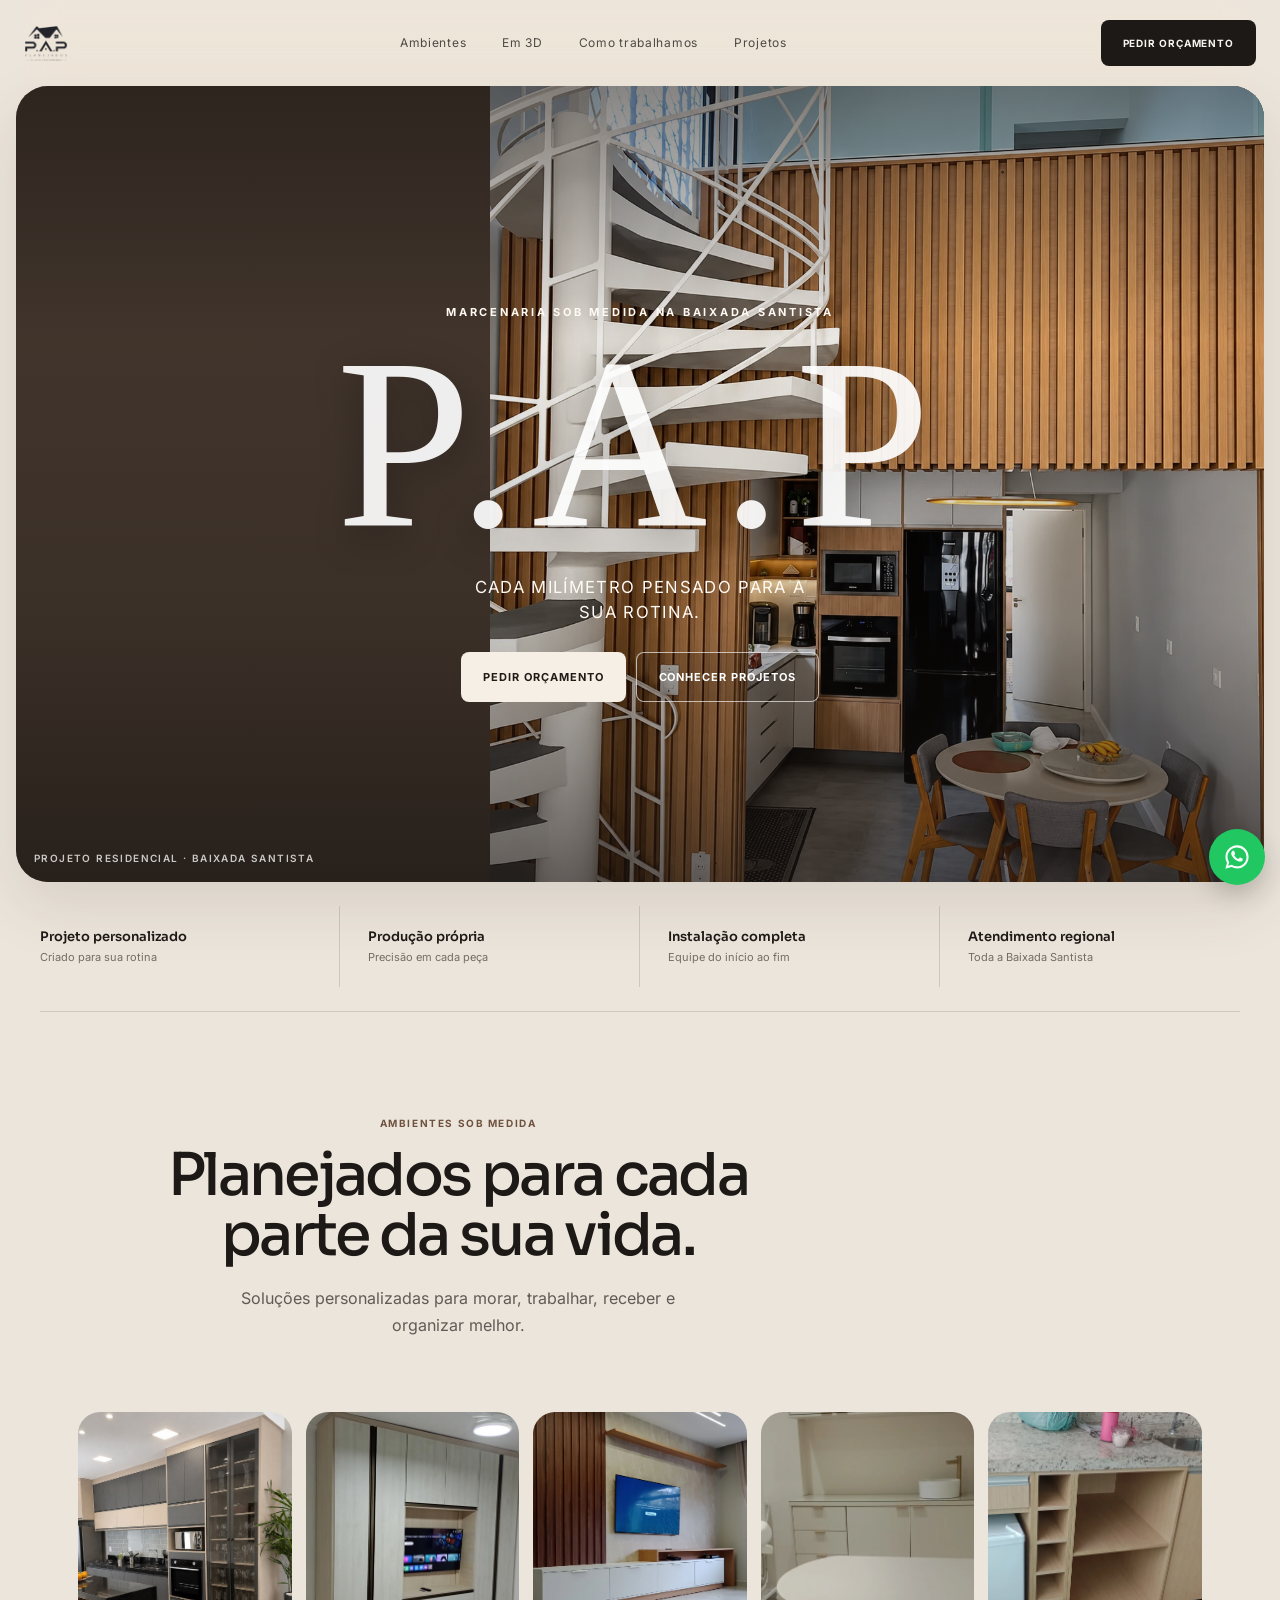
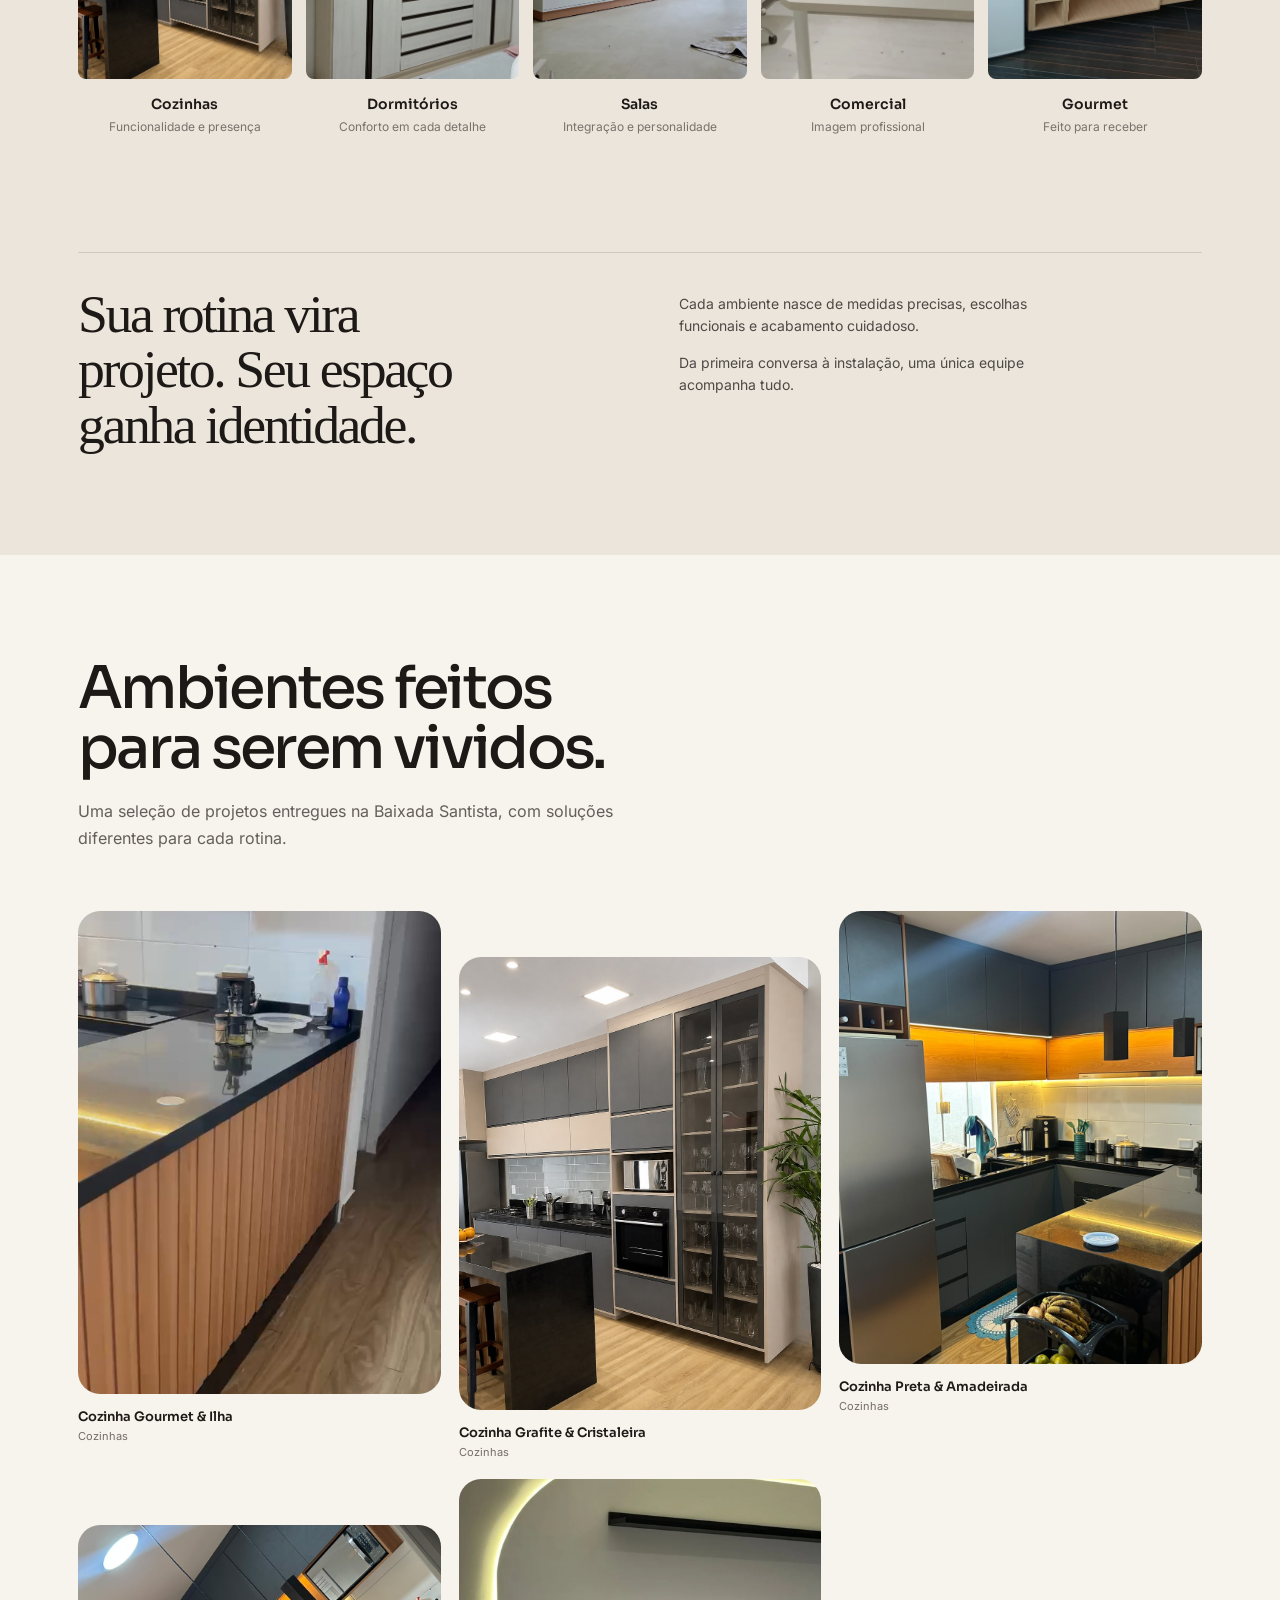
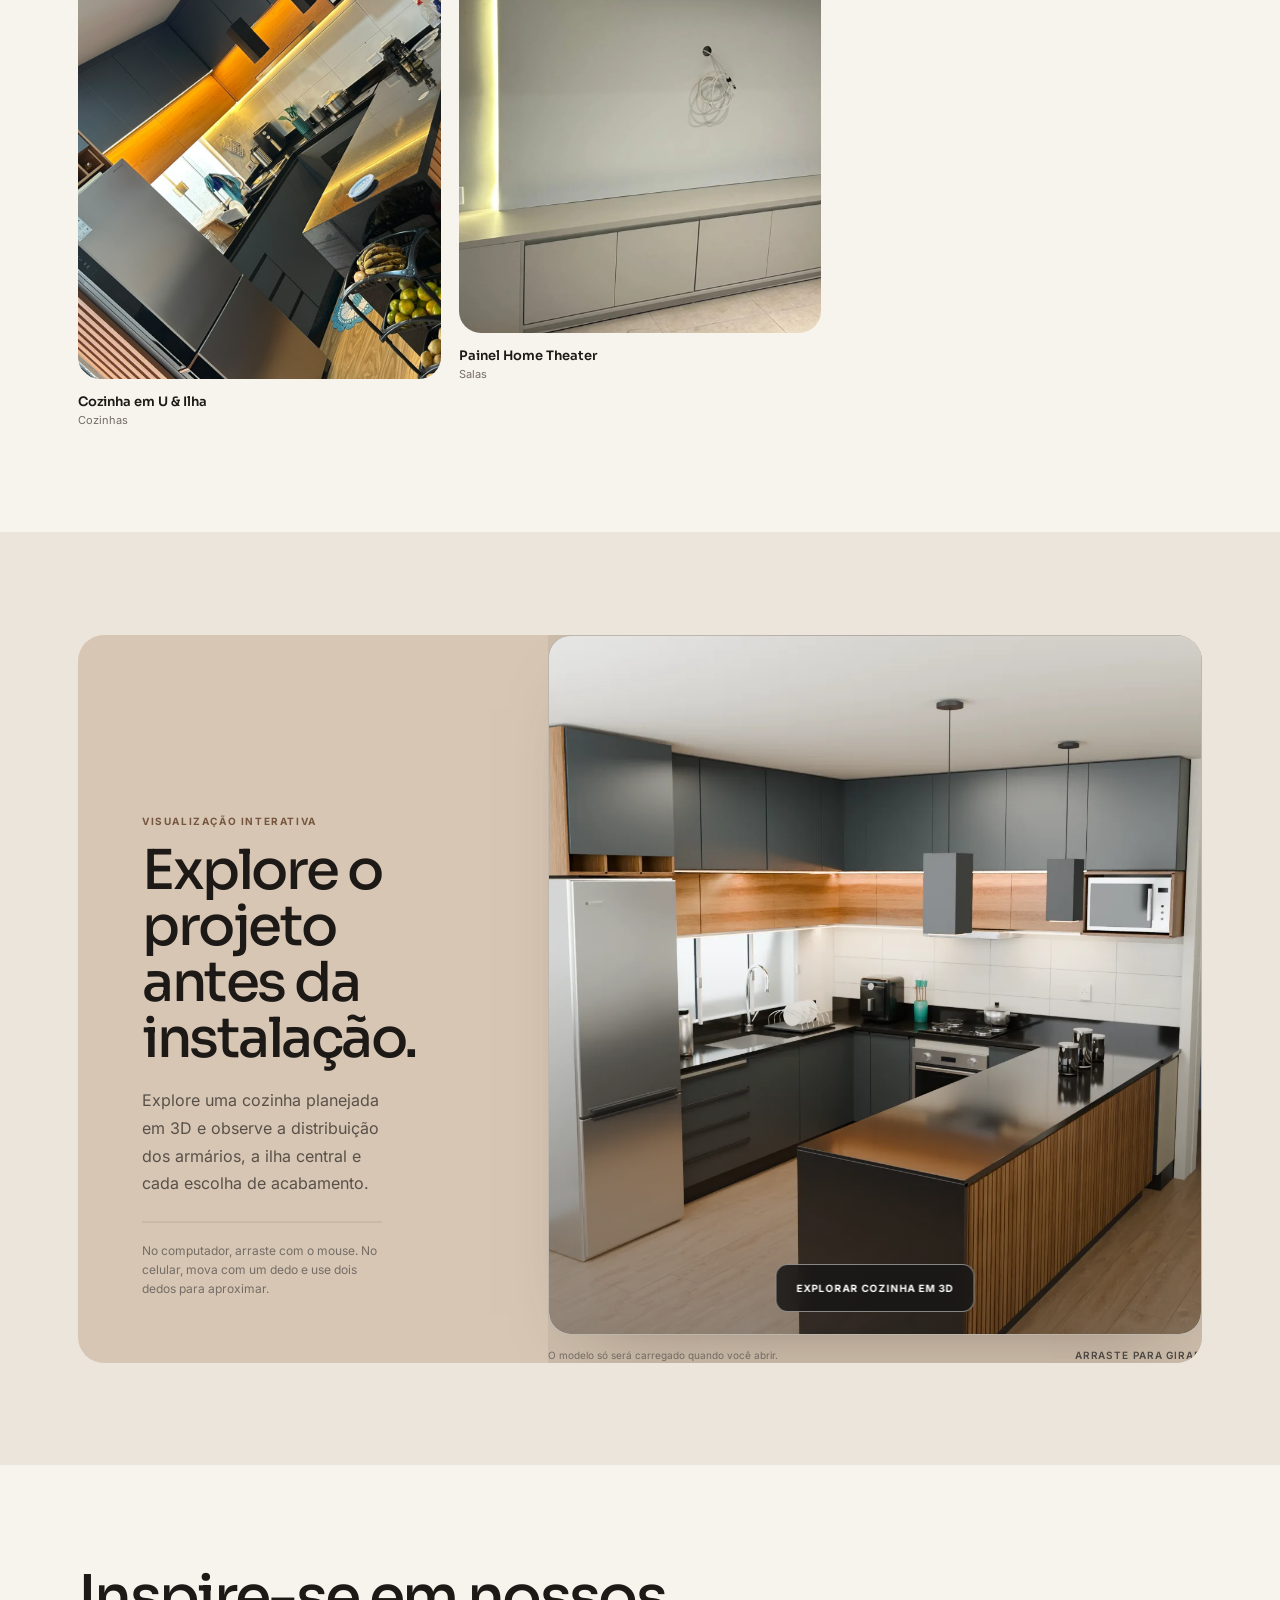
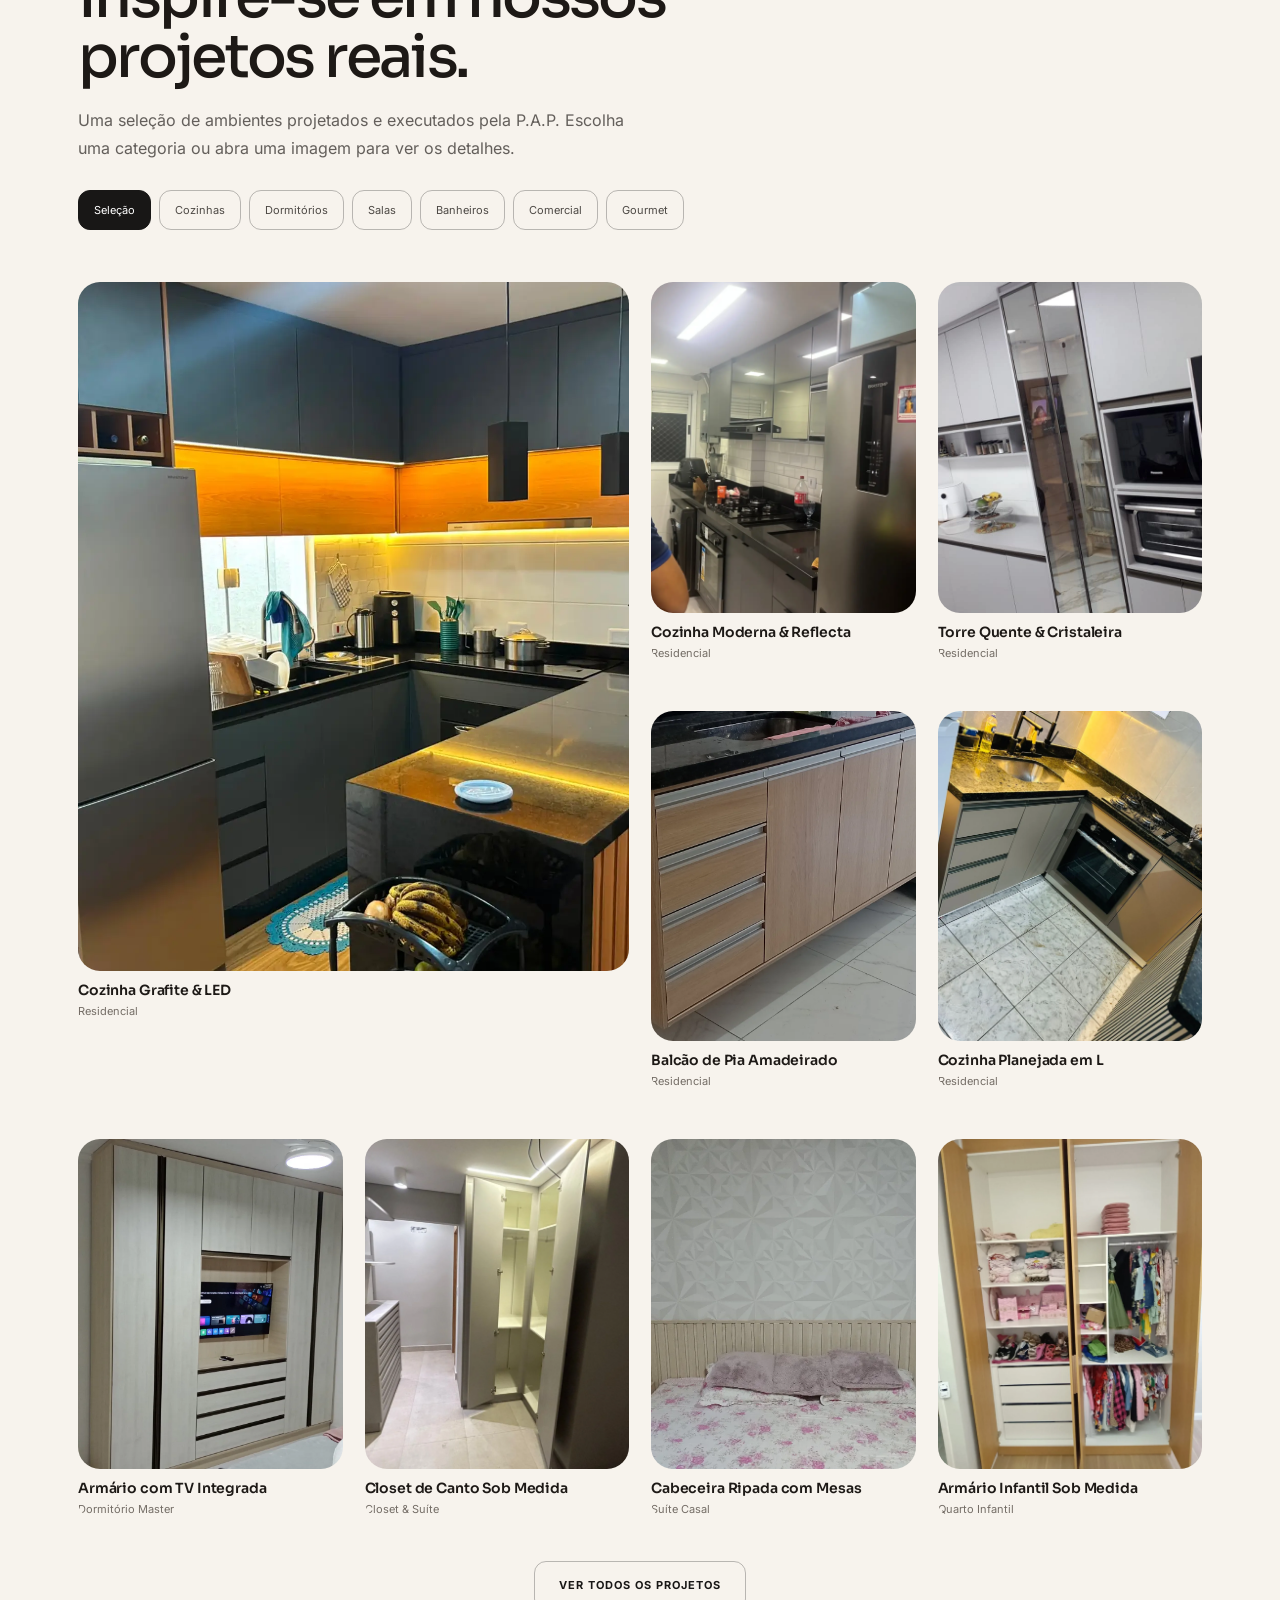
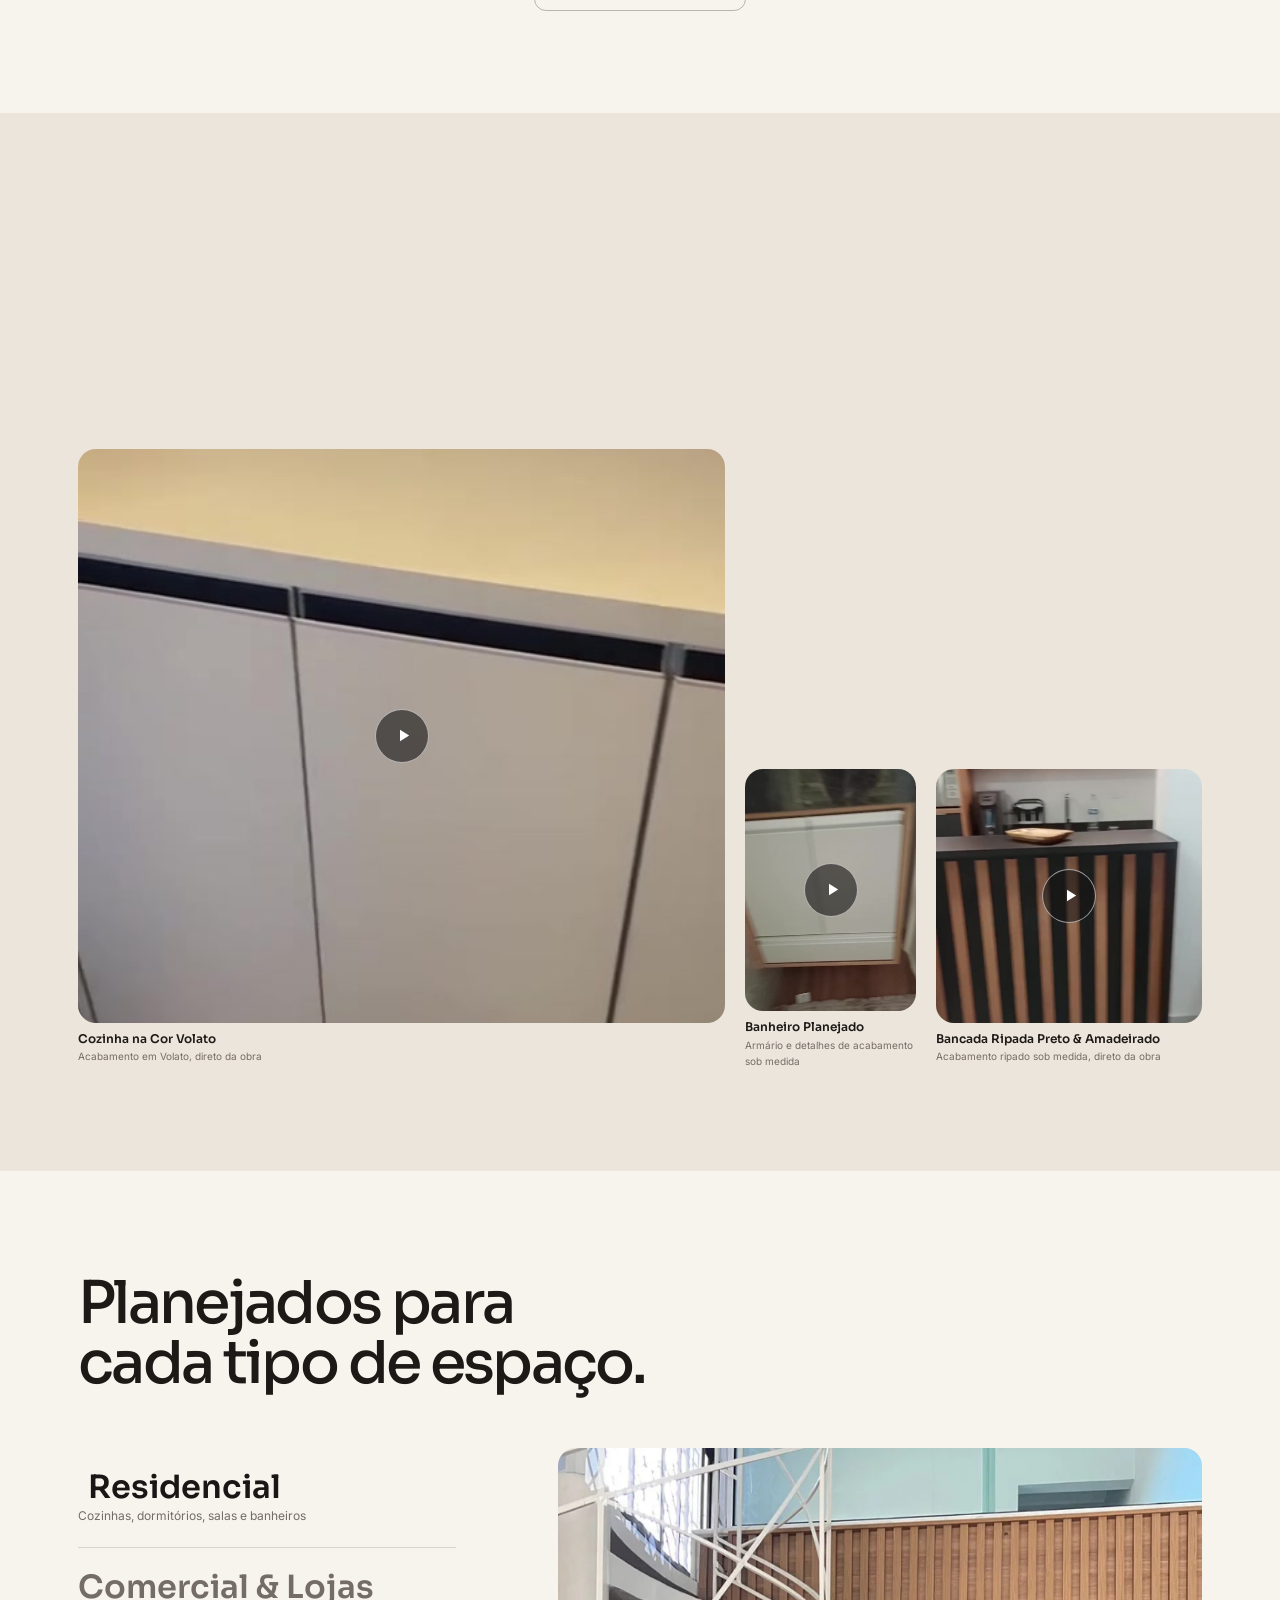
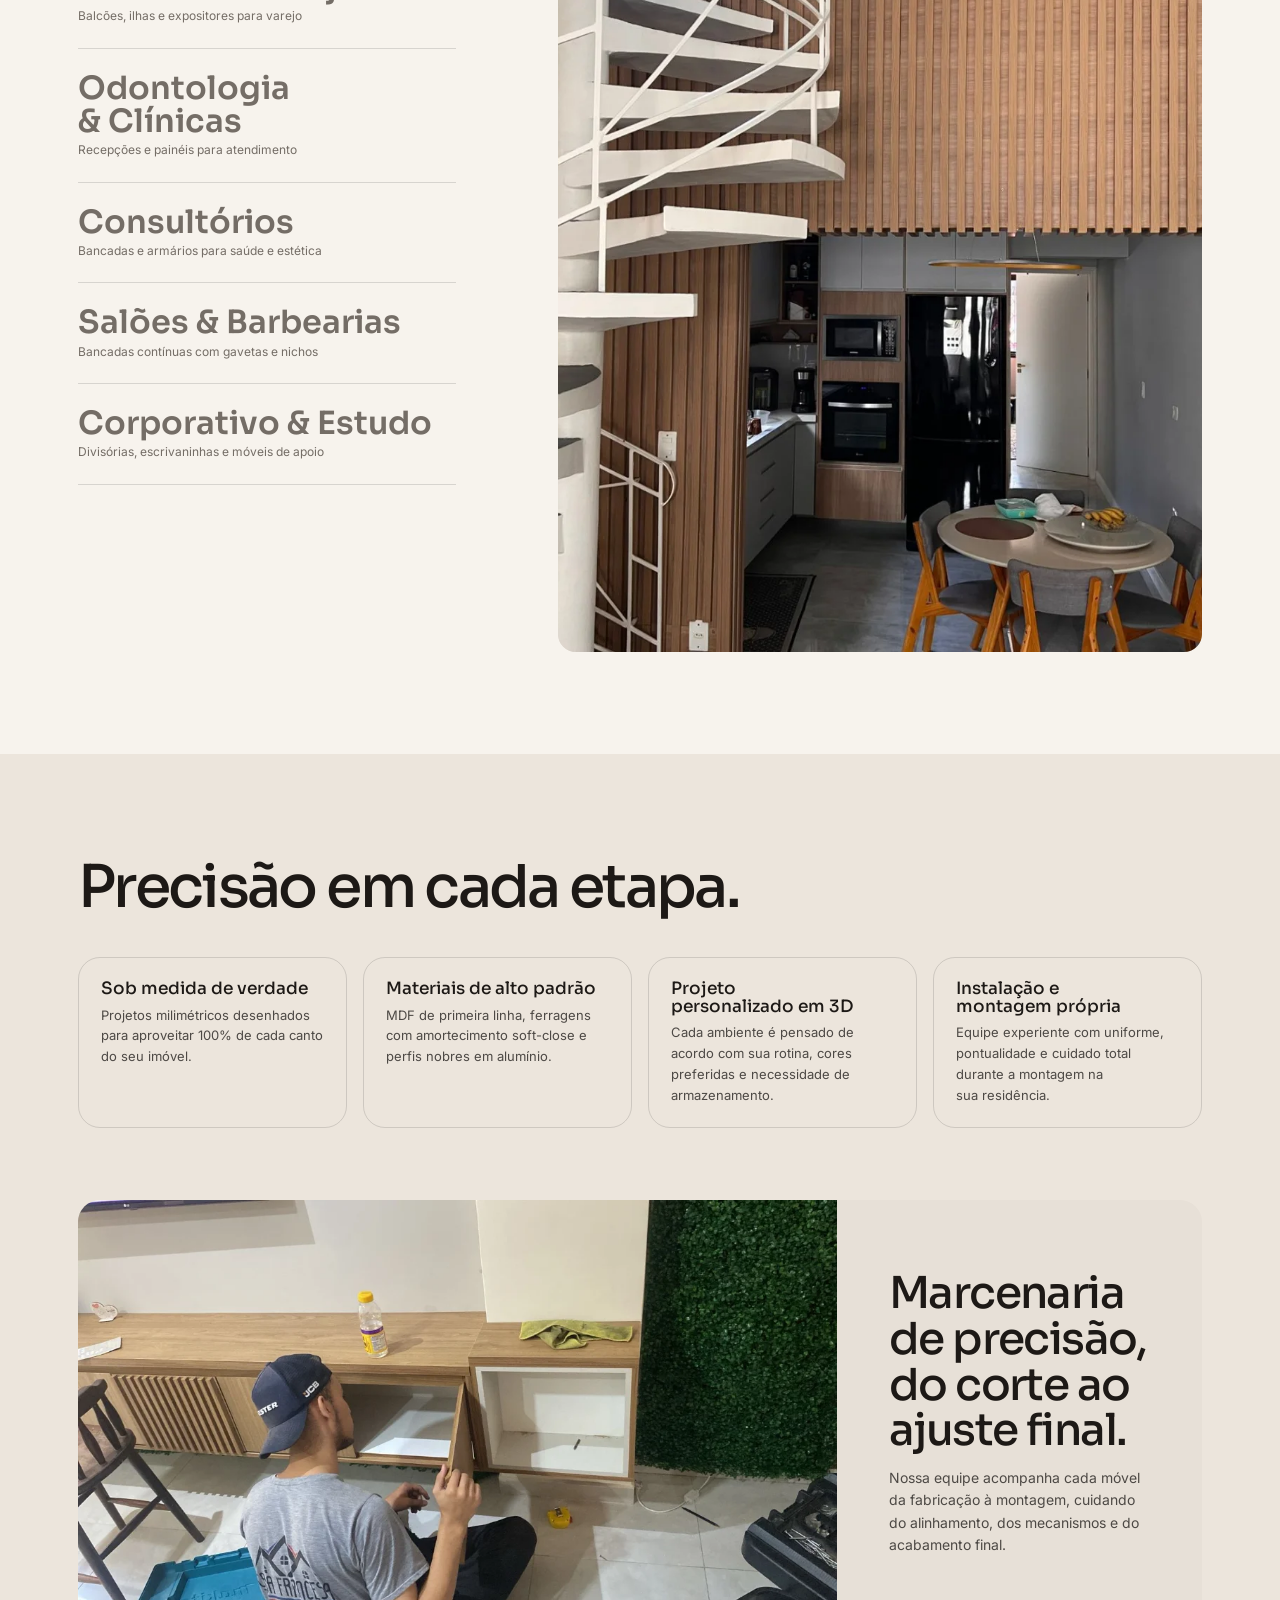
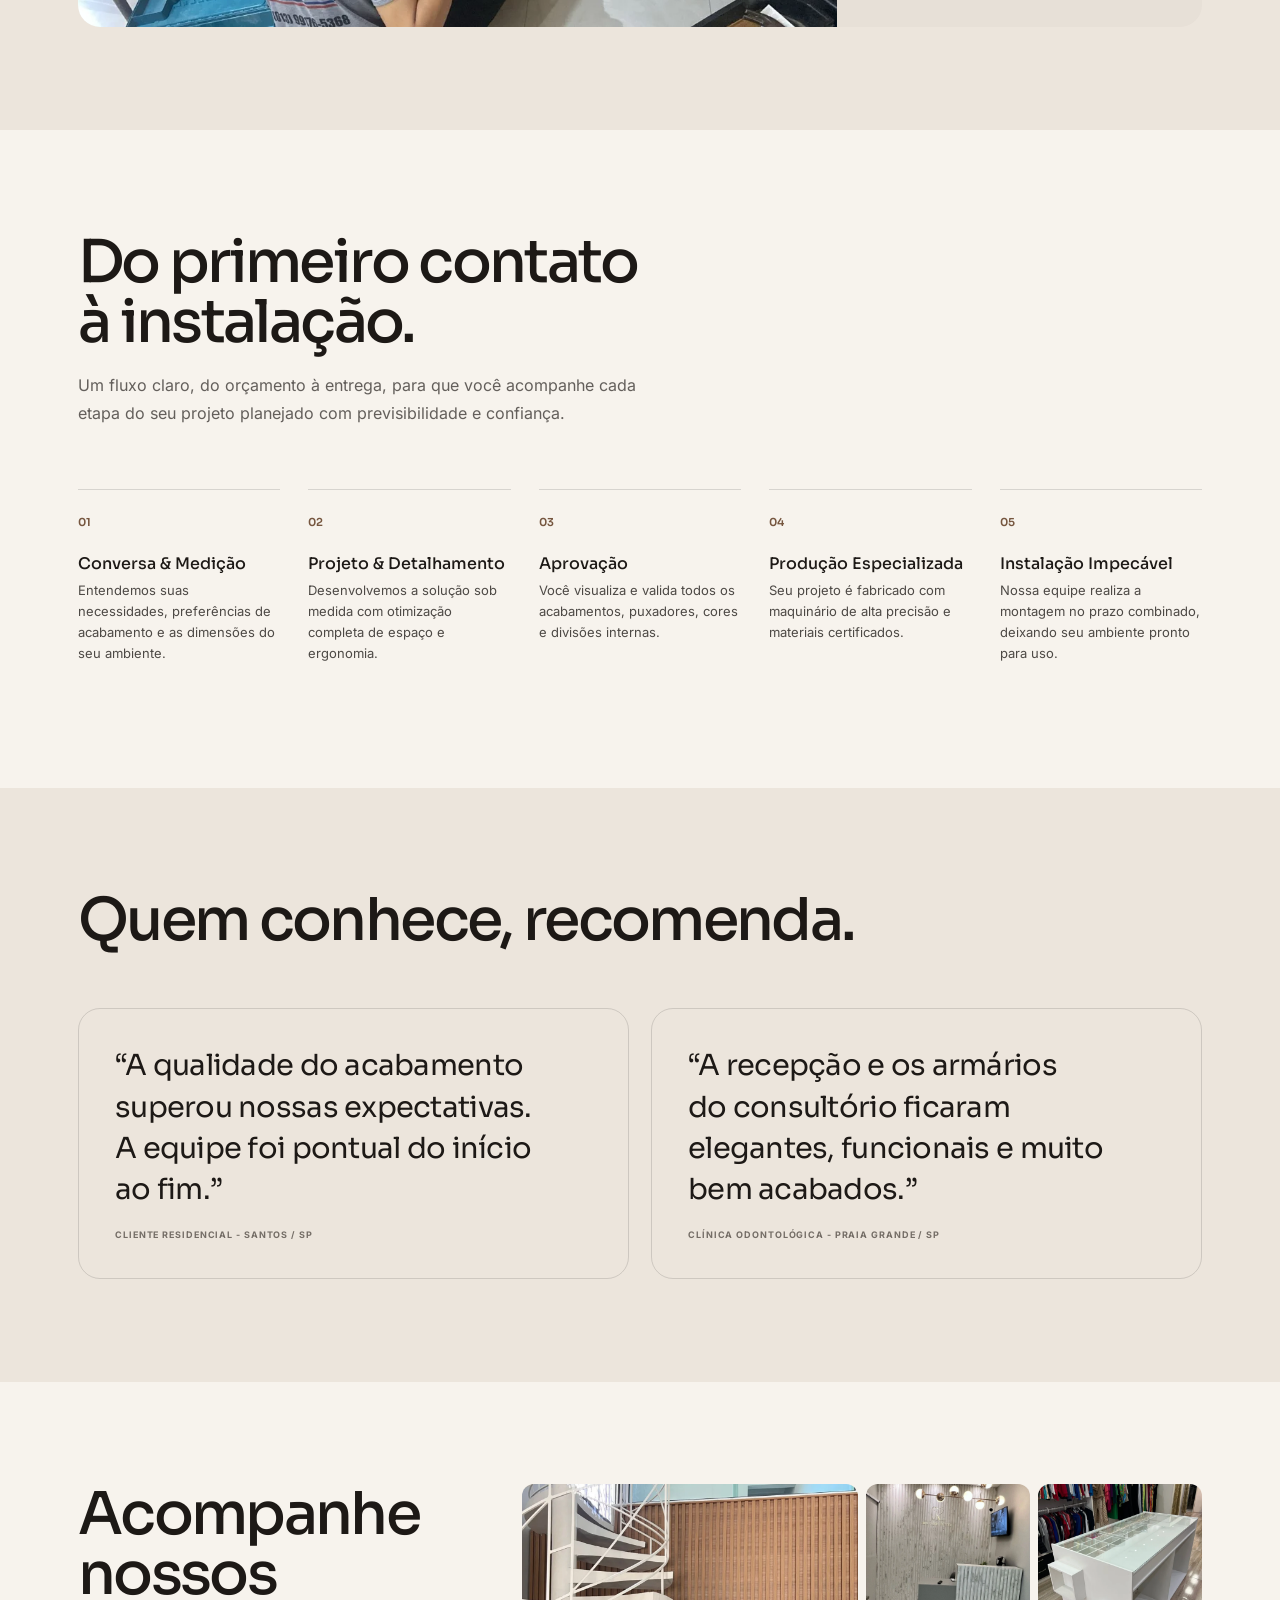
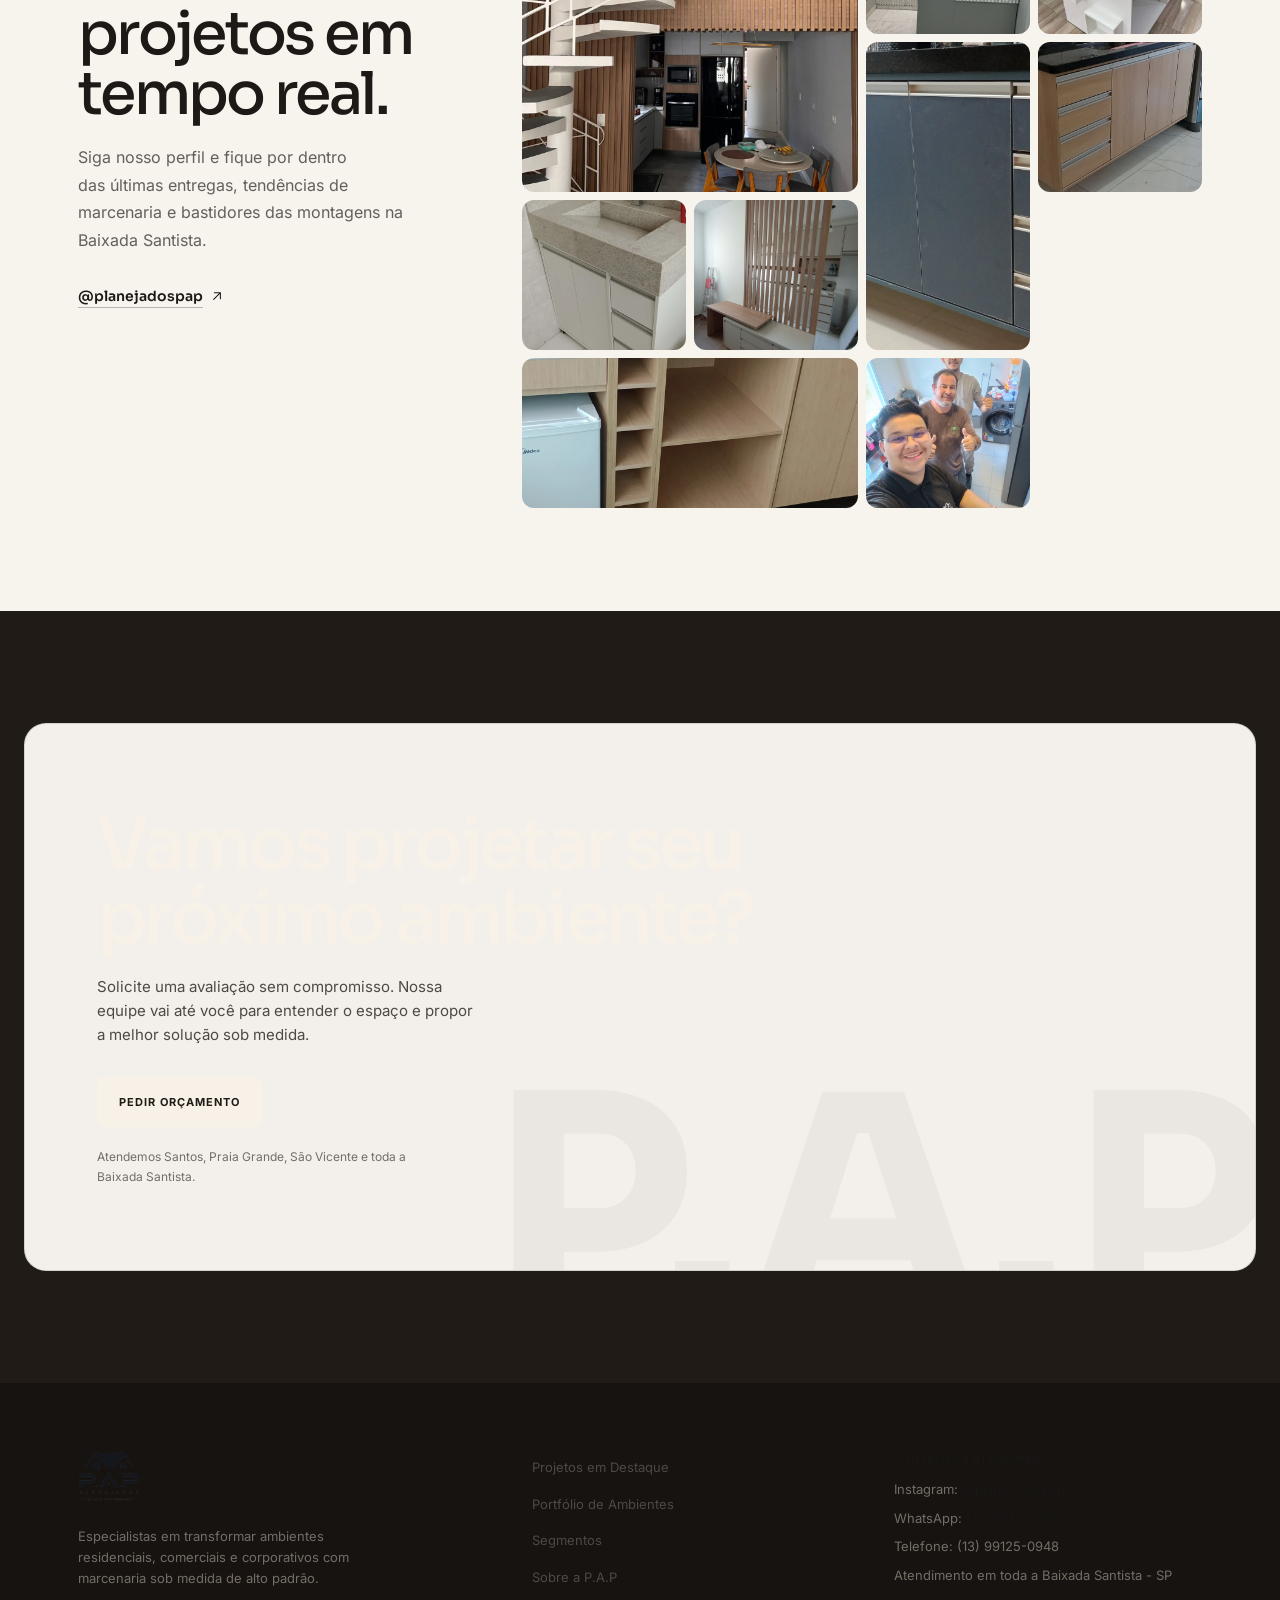
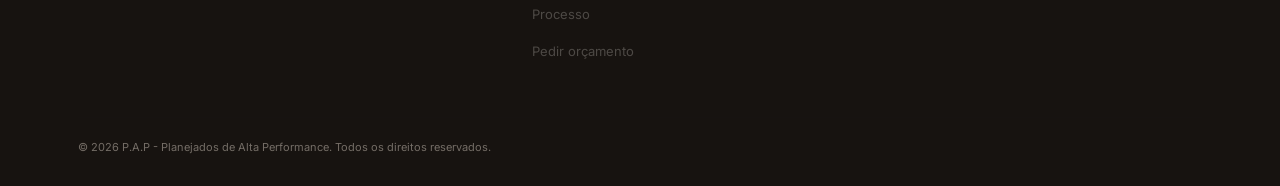
==== index.html @ 17983165 "Rebuild landing and add WhatsApp quote flow" ====
<!DOCTYPE html>
<html lang="pt-BR">
<head>
<meta charset="UTF-8">
<meta name="viewport" content="width=device-width, initial-scale=1.0, viewport-fit=cover">
<title>Móveis Planejados na Baixada Santista | P.A.P</title>
<meta name="description" content="Móveis planejados sob medida na Baixada Santista, SP. Projetos residenciais, comerciais e corporativos de alto padrão. Conheça o portfólio da P.A.P.">
<meta name="robots" content="index, follow, max-image-preview:large, max-snippet:-1, max-video-preview:-1">
<meta name="theme-color" content="#e7e0d7">
<meta name="format-detection" content="telephone=yes">
<link rel="canonical" href="https://planejadospap.com.br/">
<link rel="icon" href="/favicon.ico" sizes="any">
<link rel="icon" href="/icon-192.png" type="image/png" sizes="192x192">
<link rel="apple-touch-icon" href="/icon-192.png">
<link rel="manifest" href="/site.webmanifest">

<meta property="og:locale" content="pt_BR">
<meta property="og:type" content="website">
<meta property="og:site_name" content="P.A.P Planejados de Alta Performance">
<meta property="og:title" content="Móveis Planejados na Baixada Santista | P.A.P">
<meta property="og:description" content="Projetos de móveis planejados sob medida para residências, escritórios e consultórios na Baixada Santista.">
<meta property="og:url" content="https://planejadospap.com.br/">
<meta property="og:image" content="https://planejadospap.com.br/og-image.jpg">
<meta property="og:image:width" content="1200">
<meta property="og:image:height" content="630">
<meta property="og:image:alt" content="Projeto de móveis planejados da P.A.P">
<meta name="twitter:card" content="summary_large_image">
<meta name="twitter:title" content="Móveis Planejados na Baixada Santista | P.A.P">
<meta name="twitter:description" content="Projetos de móveis planejados sob medida para residências, escritórios e consultórios na Baixada Santista.">
<meta name="twitter:image" content="https://planejadospap.com.br/og-image.jpg">

<script type="application/ld+json">
{
  "@context": "https://schema.org",
  "@type": "HomeAndConstructionBusiness",
  "@id": "https://planejadospap.com.br/#empresa",
  "name": "P.A.P Planejados de Alta Performance",
  "url": "https://planejadospap.com.br/",
  "logo": "https://planejadospap.com.br/icon-512.png",
  "image": "https://planejadospap.com.br/og-image.jpg",
  "description": "Móveis planejados sob medida para ambientes residenciais, comerciais e corporativos na Baixada Santista.",
  "telephone": "+55 13 99176-5368",
  "areaServed": ["Santos", "Praia Grande", "São Vicente", "Baixada Santista"],
  "sameAs": ["https://www.instagram.com/planejadospap/"]
}
</script>
<link rel="preload" href="/assets/fonts/inter-latin-variable.woff2" as="font" type="font/woff2" crossorigin>
<link rel="preload" href="/assets/fonts/sora-latin-variable.woff2" as="font" type="font/woff2" crossorigin>
<link rel="stylesheet" href="/assets/css/styles.css">
<link rel="stylesheet" href="/assets/css/talhe-inspired.css">
<script>document.documentElement.classList.add('js')</script>
</head>
<body>
<a class="skip-link" href="#conteudo">Pular para o conteúdo</a>
<div id="headerSentinel" aria-hidden="true"></div>
<!-- Ícones: traço único de 1.6 em grade 24px -->
<svg class="icon-sprite" width="0" height="0" aria-hidden="true">
  <symbol id="icon-arrow-left" viewBox="0 0 24 24"><path d="M19 12H5M11 6l-6 6 6 6"/></symbol>
  <symbol id="icon-arrow-right" viewBox="0 0 24 24"><path d="M5 12h14M13 6l6 6-6 6"/></symbol>
  <symbol id="icon-arrow-up-right" viewBox="0 0 24 24"><path d="M7 17 17 7M8 7h9v9"/></symbol>
  <symbol id="icon-close" viewBox="0 0 24 24"><path d="M6 6l12 12M18 6 6 18"/></symbol>
  <symbol id="icon-instagram" viewBox="0 0 24 24"><rect x="3" y="3" width="18" height="18" rx="5"/><circle cx="12" cy="12" r="4"/><circle cx="17.4" cy="6.6" r="1" fill="currentColor" stroke="none"/></symbol>
  <symbol id="icon-play" viewBox="0 0 24 24"><path d="M8 5.5v13l10.5-6.5z" fill="currentColor" stroke="none"/></symbol>
</svg>
<!-- ================= HEADER ================= -->
<header id="siteHeader">
  <a href="#top" class="logo" aria-label="P.A.P Planejados de Alta Performance, início"><img src="/assets/brand/logo.png" width="726" height="607" decoding="async" alt="P.A.P Planejados de Alta Performance"></a>

  <nav class="header-nav" aria-label="Navegação principal">
    <a href="#marca">Ambientes</a>
    <a href="#projeto-3d">Em 3D</a>
    <a href="#processo">Como trabalhamos</a>
    <a href="#portfolio">Projetos</a>
  </nav>

  <a href="/orcamento/" class="header-cta">Pedir orçamento</a>

  <button class="menu-btn" id="menuOpen" type="button" aria-label="Abrir menu" aria-controls="navDrawer" aria-expanded="false">
    MENU
    <span class="bars"><i></i><i></i></span>
  </button>
</header>

<!-- ================= NAV DRAWER (MOBILE) ================= -->
<div class="nav-drawer" id="navDrawer" aria-hidden="true">
  <button class="close-btn" id="menuClose" type="button" aria-label="Fechar menu">Fechar <svg class="icon" aria-hidden="true"><use href="#icon-close"/></svg></button>
  <ul>
    <li><a href="#marca" class="nav-link">Ambientes</a></li>
    <li><a href="#projeto-3d" class="nav-link">Projeto em 3D</a></li>
    <li><a href="#processo" class="nav-link">Como trabalhamos</a></li>
    <li><a href="#portfolio" class="nav-link">Projetos realizados</a></li>
    <li><a href="/orcamento/" class="nav-link">Pedir orçamento</a></li>
  </ul>
  <div class="drawer-foot">
    <strong>BAIXADA SANTISTA - SP</strong><br>
    WhatsApp: (13) 99176-5368<br>
    @planejadospap
  </div>
</div>

<main id="conteudo">
<!-- ================= HERO ================= -->
<section class="hero" id="top">
  <div class="hero-shell">
    <img class="hero-photo" src="/assets/portfolio/hero-cozinha-escada-caracol.webp" width="1241" height="1249" alt="Cozinha planejada compacta com marcenaria em ripado de madeira e escada em caracol" fetchpriority="high">
    <div class="hero-shade" aria-hidden="true"></div>
    <div class="hero-content">
      <p class="hero-kicker">MARCENARIA SOB MEDIDA NA BAIXADA SANTISTA</p>
      <h1><span class="sr-only">P.A.P, móveis planejados sob medida</span><span class="hero-mark" aria-hidden="true">P.A.P</span></h1>
      <p class="sub">Cada milímetro pensado para a sua rotina.</p>
      <div class="hero-actions">
        <a href="/orcamento/" class="btn-primary">Pedir orçamento</a>
        <a href="#portfolio" class="btn-secondary">Conhecer projetos</a>
      </div>
    </div>
    <p class="hero-photo-caption">PROJETO RESIDENCIAL · BAIXADA SANTISTA</p>
  </div>
  <div class="hero-services wrap" aria-label="Diferenciais da P.A.P">
    <div><strong>Projeto personalizado</strong><span>Criado para sua rotina</span></div>
    <div><strong>Produção própria</strong><span>Precisão em cada peça</span></div>
    <div><strong>Instalação completa</strong><span>Equipe do início ao fim</span></div>
    <div><strong>Atendimento regional</strong><span>Toda a Baixada Santista</span></div>
  </div>
</section>

<!-- ================= MARCA ================= -->
<section class="marca sec-pad" id="marca">
  <div class="wrap">
    <div class="marca-intro reveal">
      <p class="section-kicker">AMBIENTES SOB MEDIDA</p>
      <h2 class="sec-title">Planejados para cada parte da sua vida.</h2>
      <p class="sec-body">Soluções personalizadas para morar, trabalhar, receber e organizar melhor.</p>
    </div>

    <div class="marca-categories" data-stagger>
      <figure class="marca-category">
        <div class="marca-photo"><img src="assets/portfolio/cozinha_grafite_cristaleira.jpg" alt="Cozinha planejada grafite com cristaleira" loading="lazy"></div>
        <figcaption><strong>Cozinhas</strong><span>Funcionalidade e presença</span></figcaption>
      </figure>
      <figure class="marca-category">
        <div class="marca-photo"><img src="assets/portfolio/626861431_18199326178327324_4661150930446564441_n.webp" alt="Dormitório planejado com armário e televisão" loading="lazy"></div>
        <figcaption><strong>Dormitórios</strong><span>Conforto em cada detalhe</span></figcaption>
      </figure>
      <figure class="marca-category">
        <div class="marca-photo"><img src="assets/portfolio/painel_ripado_rack_branco.jpg" alt="Sala com painel ripado e rack planejado" loading="lazy"></div>
        <figcaption><strong>Salas</strong><span>Integração e personalidade</span></figcaption>
      </figure>
      <figure class="marca-category">
        <div class="marca-photo"><img src="assets/portfolio/consultorio_estetica.jpg" alt="Consultório com marcenaria planejada" loading="lazy"></div>
        <figcaption><strong>Comercial</strong><span>Imagem profissional</span></figcaption>
      </figure>
      <figure class="marca-category">
        <div class="marca-photo"><img src="assets/portfolio/653515737_18122916076597614_6469876313689469564_n.webp" alt="Espaço gourmet com adega e frigobar" loading="lazy"></div>
        <figcaption><strong>Gourmet</strong><span>Feito para receber</span></figcaption>
      </figure>
    </div>

    <div class="marca-statement reveal">
      <h3>Sua rotina vira projeto. Seu espaço ganha identidade.</h3>
      <div>
        <p>Cada ambiente nasce de medidas precisas, escolhas funcionais e acabamento cuidadoso.</p>
        <p>Da primeira conversa à instalação, uma única equipe acompanha tudo.</p>
      </div>
    </div>
  </div>
</section>

<!-- ================= PROJETOS EM DESTAQUE (CAROUSEL) ================= -->
<section class="projetos sec-pad" id="projetos">
  <div class="wrap">
    <div class="gallery-header reveal">
      <div>
        <h2 class="sec-title">Ambientes feitos para serem vividos.</h2>
        <p class="sec-body">Uma seleção de projetos entregues na Baixada Santista, com soluções diferentes para cada rotina.</p>
      </div>
      <div class="gallery-controls">
        <button type="button" class="ctrl-btn" id="galleryPrev" aria-label="Projeto anterior"><svg class="icon" aria-hidden="true"><use href="#icon-arrow-left"/></svg></button>
        <button type="button" class="ctrl-btn" id="galleryNext" aria-label="Próximo projeto"><svg class="icon" aria-hidden="true"><use href="#icon-arrow-right"/></svg></button>
      </div>
    </div>
  </div>

  <div class="gallery" id="projectGallery" data-stagger>
    <div class="gcard" role="button" tabindex="0" data-modal-src="assets/portfolio/771821281_18137873269597614_3281045715636381874_n.jpg" data-modal-title="Cozinha Gourmet com Ilha Ripada" data-modal-tag="Cozinhas" data-modal-desc="Bancada americana revestida com ripado amadeirado sob medida, tampo em granito preto s&#227;o gabriel e ilumina&#231;&#227;o indireta em fita LED quente.">
      <div class="frame">
        <img src="assets/portfolio/771821281_18137873269597614_3281045715636381874_n.jpg" alt="Ilha gourmet com acabamento ripado e LED" loading="lazy">
      </div>
      <div class="meta"><span class="title">Cozinha Gourmet &amp; Ilha</span><span class="place">Cozinhas</span></div>
    </div>
    <div class="gcard" role="button" tabindex="0" data-modal-src="assets/portfolio/cozinha_grafite_cristaleira.jpg" data-modal-title="Cozinha Grafite com Cristaleira em Vidro" data-modal-tag="Cozinhas" data-modal-desc="Projeto completo com arm&#225;rios grafite fosco, cristaleira embutida com ilumina&#231;&#227;o interna, bancada em granito preto e painel ripado.">
      <div class="frame">
        <img src="assets/portfolio/cozinha_grafite_cristaleira.jpg" alt="Cozinha grafite com cristaleira em vidro e bancada preta" loading="lazy">
      </div>
      <div class="meta"><span class="title">Cozinha Grafite &amp; Cristaleira</span><span class="place">Cozinhas</span></div>
    </div>
    <div class="gcard" role="button" tabindex="0" data-modal-src="assets/portfolio/cozinha_preta_amadeirada.jpg" data-modal-title="Cozinha Preta &amp; Amadeirada com LED Quente" data-modal-tag="Cozinhas" data-modal-desc="Cozinha em U com arm&#225;rios superiores pretos, frentes amadeiradas, ilumina&#231;&#227;o indireta em LED quente e tampo em granito preto.">
      <div class="frame">
        <img src="assets/portfolio/cozinha_preta_amadeirada.jpg" alt="Cozinha preta e amadeirada com iluminação LED quente" loading="lazy">
      </div>
      <div class="meta"><span class="title">Cozinha Preta &amp; Amadeirada</span><span class="place">Cozinhas</span></div>
    </div>
    <div class="gcard" role="button" tabindex="0" data-modal-src="assets/portfolio/cozinha_amadeirada_led.jpg" data-modal-title="Cozinha Planejada em U com LED" data-modal-tag="Cozinhas" data-modal-desc="Vista completa da cozinha em U com ilha, ripado amadeirado no balc&#227;o, arm&#225;rios pretos e ilumina&#231;&#227;o LED embutida sob os superiores.">
      <div class="frame">
        <img src="assets/portfolio/cozinha_amadeirada_led.jpg" alt="Cozinha planejada em U com ilha amadeirada e LED" loading="lazy">
      </div>
      <div class="meta"><span class="title">Cozinha em U &amp; Ilha</span><span class="place">Cozinhas</span></div>
    </div>
    <div class="gcard" role="button" tabindex="0" data-modal-src="assets/portfolio/painel_led_curvo.jpg" data-modal-title="Painel com Nichos para TV e Rack Suspenso" data-modal-tag="Salas" data-modal-desc="Painel planejado com nichos embutidos para TV, arm&#225;rios superiores e gaveteiro suspenso com acabamento em laca branca.">
      <div class="frame">
        <img src="assets/portfolio/painel_led_curvo.jpg" alt="Painel planejado com nichos para TV e rack suspenso em laca branca" loading="lazy">
      </div>
      <div class="meta"><span class="title">Painel Home Theater</span><span class="place">Salas</span></div>
    </div>
    <div class="gcard" role="button" tabindex="0" data-modal-src="assets/portfolio/painel_ripado_rack_branco.jpg" data-modal-title="Painel Ripado com Prateleira Flutuante e Rack Baixo" data-modal-tag="Salas" data-modal-desc="Painel de TV com ripado amadeirado, prateleira flutuante em madeira e rack baixo modulado em laca branca com base e nicho em madeira.">
      <div class="frame">
        <img src="assets/portfolio/painel_ripado_rack_branco.jpg" alt="Painel de TV ripado com prateleira flutuante e rack baixo branco" loading="lazy">
      </div>
      <div class="meta"><span class="title">Painel Ripado &amp; Rack Baixo</span><span class="place">Salas</span></div>
    </div>
    <div class="gcard" role="button" tabindex="0" data-modal-src="assets/portfolio/626861431_18199326178327324_4661150930446564441_n.webp" data-modal-title="Dormit&#243;rio com TV Embutida" data-modal-tag="Dormit&#243;rios" data-modal-desc="Guarda-roupa planejado do piso ao teto com nicho central para Smart TV, gavet&#245;es refor&#231;ados e portas laterais com perfis pretos foscos.">
      <div class="frame">
        <img src="assets/portfolio/626861431_18199326178327324_4661150930446564441_n.webp" alt="Guarda-roupa planejado completo com nicho de TV" loading="lazy">
      </div>
      <div class="meta"><span class="title">Dormitório Master</span><span class="place">Dormit&#243;rios</span></div>
    </div>
    <div class="gcard" role="button" tabindex="0" data-modal-src="assets/portfolio/656189823_18096470621070677_5311744951089338807_n.webp" data-modal-title="Recep&#231;&#227;o Odontologia Est&#233;tica" data-modal-tag="Comercial &amp; Cl&#237;nicas" data-modal-desc="Painel ripado marmorizado com logo iluminada, balc&#227;o de atendimento com volumetria ripada em m&#225;rmore e gaveteiro funcional.">
      <div class="frame">
        <img src="assets/portfolio/656189823_18096470621070677_5311744951089338807_n.webp" alt="Recepção de consultório odontológico com painel ripado marmorizado" loading="lazy">
      </div>
      <div class="meta"><span class="title">Clínica Odontológica</span><span class="place">Comercial &amp; Cl&#237;nicas</span></div>
    </div>
    <div class="gcard" role="button" tabindex="0" data-modal-src="assets/portfolio/648809144_17952028710050139_8057385170268900861_n.webp" data-modal-title="Cozinha com Cristaleira Reflecta" data-modal-tag="Cozinhas" data-modal-desc="Arm&#225;rios superiores com portas em vidro reflecta bronze e perfil met&#225;lico escuro, nicho organizador de temperos e torre quente embutida.">
      <div class="frame">
        <img src="assets/portfolio/648809144_17952028710050139_8057385170268900861_n.webp" alt="Cozinha com cristaleira reflecta e torre quente" loading="lazy">
      </div>
      <div class="meta"><span class="title">Cristaleira Reflecta</span><span class="place">Cozinhas</span></div>
    </div>
    <div class="gcard" role="button" tabindex="0" data-modal-src="assets/portfolio/closet_iluminado.jpg" data-modal-title="Closet com Portas de Correr" data-modal-tag="Dormit&#243;rios &amp; Closets" data-modal-desc="Closet planejado com portas de correr, cabideiro central, prateleiras organizadoras e torre de gavetas internas.">
      <div class="frame">
        <img src="assets/portfolio/closet_iluminado.jpg" alt="Closet planejado com portas de correr e gavetas internas organizadoras" loading="lazy">
      </div>
      <div class="meta"><span class="title">Closet Planejado</span><span class="place">Dormit&#243;rios &amp; Closets</span></div>
    </div>
    <div class="gcard" role="button" tabindex="0" data-modal-src="assets/portfolio/653515737_18122916076597614_6469876313689469564_n.webp" data-modal-title="Espa&#231;o Gourmet &amp; Adega com Frigobar" data-modal-tag="Gourmet" data-modal-desc="Marcenaria para &#193;rea de lazer com nicho para frigobar Midea, colmeia adega vertical para garrafas de vinho e bancada em granito claro.">
      <div class="frame">
        <img src="assets/portfolio/653515737_18122916076597614_6469876313689469564_n.webp" alt="Balcão gourmet com adega e espaço para frigobar" loading="lazy">
      </div>
      <div class="meta"><span class="title">Espaço Gourmet &amp; Adega</span><span class="place">Gourmet</span></div>
    </div>
    <div class="gcard" role="button" tabindex="0" data-modal-src="assets/portfolio/651549019_17977772042829011_2336381106274795430_n.webp" data-modal-title="Banheiro com Cuba Esculpida &amp; Gabinete Suspenso" data-modal-tag="Banheiros" data-modal-desc="Gabinete suspenso em MDF resistente a umidade, portas com puxador perfil alum&#237;nio e cuba esculpida no pr&#243;prio granito.">
      <div class="frame">
        <img src="assets/portfolio/651549019_17977772042829011_2336381106274795430_n.webp" alt="Gabinete de banheiro suspenso sob cuba esculpida" loading="lazy">
      </div>
      <div class="meta"><span class="title">Banheiro sob Medida</span><span class="place">Banheiros</span></div>
    </div>
  </div>
</section>

<!-- ================= PROJETO INTERATIVO 3D ================= -->
<section class="projeto-3d sec-pad" id="projeto-3d">
  <div class="wrap">
    <div class="projeto-3d-grid">
      <div class="projeto-3d-copy reveal">
        <p class="projeto-3d-label">VISUALIZAÇÃO INTERATIVA</p>
        <h2 class="sec-title">Explore o projeto antes da instalação.</h2>
        <p class="sec-body">Explore uma cozinha planejada em 3D e observe a distribuição dos armários, a ilha central e cada escolha de acabamento.</p>
        <p class="projeto-3d-nota">No computador, arraste com o mouse. No celular, mova com um dedo e use dois dedos para aproximar.</p>
      </div>

      <div class="projeto-3d-stage reveal">
        <model-viewer
          id="cozinha3d"
          src="/assets/3d/cozinha-planejada.glb"
          poster="/assets/3d/cozinha-planejada-poster.webp"
          alt="Modelo 3D interativo de uma cozinha planejada grafite com detalhes em madeira e ilha central ripada"
          loading="lazy"
          reveal="manual"
          camera-controls
          touch-action="pan-y"
          interaction-prompt="none"
          environment-image="neutral"
          tone-mapping="aces"
          camera-orbit="42deg 80deg 88%"
          field-of-view="30deg"
          min-camera-orbit="auto 45deg 78%"
          max-camera-orbit="auto 88deg 165%"
          shadow-intensity="1.8"
          shadow-softness="0.55"
          exposure="1.12"
        >
          <div class="projeto-3d-poster" slot="poster">
            <button class="projeto-3d-abrir" id="abrirCozinha3d" type="button">
              EXPLORAR COZINHA EM 3D
            </button>
          </div>
        </model-viewer>
        <div class="projeto-3d-rodape">
          <span id="statusCozinha3d" aria-live="polite">O modelo só será carregado quando você abrir.</span>
          <span class="projeto-3d-gesto" aria-hidden="true">ARRASTE PARA GIRAR</span>
        </div>
      </div>
    </div>
  </div>
</section>

<!-- ================= PORTFÓLIO COMPLETO INTERATIVO ================= -->
<section class="portfolio-sec sec-pad" id="portfolio">
  <div class="wrap">
    <h2 class="sec-title reveal">Inspire-se em nossos projetos reais.</h2>
    <p class="sec-body reveal">Uma seleção de ambientes projetados e executados pela P.A.P. Escolha uma categoria ou abra uma imagem para ver os detalhes.</p>
    <div class="filter-tabs reveal" id="portfolioFilter">
      <button type="button" class="tab-btn active" aria-pressed="true" data-filter="all">Seleção</button>
      <button type="button" class="tab-btn" aria-pressed="false" data-filter="cozinhas">Cozinhas</button>
      <button type="button" class="tab-btn" aria-pressed="false" data-filter="dormitorios">Dormitórios</button>
      <button type="button" class="tab-btn" aria-pressed="false" data-filter="salas">Salas</button>
      <button type="button" class="tab-btn" aria-pressed="false" data-filter="banheiros">Banheiros</button>
      <button type="button" class="tab-btn" aria-pressed="false" data-filter="comercial">Comercial</button>
      <button type="button" class="tab-btn" aria-pressed="false" data-filter="gourmet">Gourmet</button>
    </div>

    <!-- Portfolio Grid (24 curated projects) -->
    <div class="portfolio-grid" id="portfolioGrid" data-stagger>
      <div class="pitem" data-cat="cozinhas" role="button" tabindex="0" data-modal-src="assets/portfolio/hero_cozinha.jpg" data-modal-title="Cozinha com Ilumina&#231;&#227;o em LED Quente" data-modal-tag="Cozinhas" data-modal-desc="Bancada planejada com ilumina&#231;&#227;o linear em LED quente sob os arm&#225;rios superiores e puxadores em acabamento dourado.">
        <div class="pframe">
          <img src="assets/portfolio/hero_cozinha.jpg" alt="Bancada planejada com iluminação em LED quente" loading="lazy">
        </div>
        <div class="pinfo">
          <h3>Cozinha Grafite & LED</h3>
          <div class="pdesc"><span>Residencial</span></div>
        </div>
      </div>
      <div class="pitem" data-cat="cozinhas" role="button" tabindex="0" data-modal-src="assets/portfolio/771511806_18137873866597614_7677865511290163031_n.webp" data-modal-title="Cozinha Contempor&#226;nea com Vidro Reflecta" data-modal-tag="Cozinhas" data-modal-desc="Combina&#231;&#227;o de arm&#225;rios escuros, revestimento estilo metr&#244; white, fog&#227;o cooktop, coifa e arm&#225;rios a&#233;reos em vidro espelhado reflecta.">
        <div class="pframe">
          <img src="assets/portfolio/771511806_18137873866597614_7677865511290163031_n.webp" alt="Cozinha contemporânea com metrô white e reflecta" loading="lazy">
        </div>
        <div class="pinfo">
          <h3>Cozinha Moderna & Reflecta</h3>
          <div class="pdesc"><span>Residencial</span></div>
        </div>
      </div>
      <div class="pitem" data-cat="cozinhas" role="button" tabindex="0" data-modal-src="assets/portfolio/648809144_17952028710050139_8057385170268900861_n.webp" data-modal-title="Torre Quente &amp; Cristaleira Bronze" data-modal-tag="Cozinhas" data-modal-desc="Espa&#231;o otimizado com torre quente embutindo forno el&#233;trico e micro-ondas, porta cristaleira com perfis em alum&#237;nio e ilumina&#231;&#227;o interna.">
        <div class="pframe">
          <img src="assets/portfolio/648809144_17952028710050139_8057385170268900861_n.webp" alt="Torre quente e cristaleira reflecta bronze" loading="lazy">
        </div>
        <div class="pinfo">
          <h3>Torre Quente & Cristaleira</h3>
          <div class="pdesc"><span>Residencial</span></div>
        </div>
      </div>
      <div class="pitem" data-cat="cozinhas" role="button" tabindex="0" data-modal-src="assets/portfolio/670420067_18096588035514642_9021467782227233808_n.webp" data-modal-title="Balc&#227;o de Cozinha Amadeirado" data-modal-tag="Cozinhas" data-modal-desc="Gabinete inferior com acabamento carvalho amadeirado, 4 gavet&#245;es com corredi&#231;as telesc&#243;picas e puxadores de topo em perfil alum&#237;nio fosco.">
        <div class="pframe">
          <img src="assets/portfolio/670420067_18096588035514642_9021467782227233808_n.webp" alt="Balcão de cozinha com acabamento amadeirado" loading="lazy">
        </div>
        <div class="pinfo">
          <h3>Balcão de Pia Amadeirado</h3>
          <div class="pdesc"><span>Residencial</span></div>
        </div>
      </div>
      <div class="pitem" data-cat="cozinhas" role="button" tabindex="0" data-modal-src="assets/portfolio/654014211_18122918227597614_3577648327263670061_n.webp" data-modal-title="Cozinha em L com Cooktop Integrado" data-modal-tag="Cozinhas" data-modal-desc="Disposi&#231;&#227;o em L perfeita para aproveitamento de espa&#231;o, bancada em granito preto, gavetas com amortecimento e ilumina&#231;&#227;o de apoio.">
        <div class="pframe">
          <img src="assets/portfolio/654014211_18122918227597614_3577648327263670061_n.webp" alt="Cozinha planejada em L" loading="lazy">
        </div>
        <div class="pinfo">
          <h3>Cozinha Planejada em L</h3>
          <div class="pdesc"><span>Residencial</span></div>
        </div>
      </div>
      <div class="pitem" data-cat="dormitorios" role="button" tabindex="0" data-modal-src="assets/portfolio/626861431_18199326178327324_4661150930446564441_n.webp" data-modal-title="Guarda-Roupa com TV Embutida" data-modal-tag="Dormit&#243;rios" data-modal-desc="Arm&#225;rio do ch&#227;o ao teto em tom fendi com detalhes amadeirados, nicho central estruturado para TV, gavetas refor&#231;adas e portas de fechamento suave.">
        <div class="pframe">
          <img src="assets/portfolio/626861431_18199326178327324_4661150930446564441_n.webp" alt="Guarda-roupa planejado do chão ao teto com TV" loading="lazy">
        </div>
        <div class="pinfo">
          <h3>Armário com TV Integrada</h3>
          <div class="pdesc"><span>Dormitório Master</span></div>
        </div>
      </div>
      <div class="pitem" data-cat="dormitorios" role="button" tabindex="0" data-modal-src="assets/portfolio/closet_iluminado.jpg" data-modal-title="Closet com Prateleiras Organizadoras" data-modal-tag="Dormit&#243;rios" data-modal-desc="Closet planejado com portas de correr, cabideiro, prateleiras internas e gavetas para organiza&#231;&#227;o completa das pe&#231;as.">
        <div class="pframe">
          <img src="assets/portfolio/closet_iluminado.jpg" alt="Closet planejado com prateleiras e gavetas organizadoras" loading="lazy">
        </div>
        <div class="pinfo">
          <h3>Closet de Canto Sob Medida</h3>
          <div class="pdesc"><span>Closet & Suíte</span></div>
        </div>
      </div>
      <div class="pitem" data-cat="dormitorios" role="button" tabindex="0" data-modal-src="assets/portfolio/625682112_18153325210434859_8605762349988744471_n.webp" data-modal-title="Cabeceira Ripada com Mesas de Cabeceira" data-modal-tag="Dormit&#243;rios" data-modal-desc="Painel de cabeceira ripado de ponta a ponta com mesas de cabeceira integradas com gavetas e nichos superiores.">
        <div class="pframe">
          <img src="assets/portfolio/625682112_18153325210434859_8605762349988744471_n.webp" alt="Cabeceira ripada de casal com mesas de cabeceira" loading="lazy">
        </div>
        <div class="pinfo">
          <h3>Cabeceira Ripada com Mesas</h3>
          <div class="pdesc"><span>Suíte Casal</span></div>
        </div>
      </div>
      <div class="pitem" data-cat="dormitorios" role="button" tabindex="0" data-modal-src="assets/portfolio/557613358_18105601282597614_4868424705447329099_n.webp" data-modal-title="Guarda-Roupa Infantil Funcional" data-modal-tag="Dormit&#243;rios" data-modal-desc="Arm&#225;rio infantil sob medida com nichos organizadores, cabideiro duplo, gavetas embutidas e portas com amortecimento anti-impacto.">
        <div class="pframe">
          <img src="assets/portfolio/557613358_18105601282597614_4868424705447329099_n.webp" alt="Guarda-roupa infantil organizado sob medida" loading="lazy">
        </div>
        <div class="pinfo">
          <h3>Armário Infantil Sob Medida</h3>
          <div class="pdesc"><span>Quarto Infantil</span></div>
        </div>
      </div>
      <div class="pitem" data-cat="salas" role="button" tabindex="0" data-modal-src="assets/portfolio/painel_led_curvo.jpg" data-modal-title="Painel com Nichos e Rack Suspenso" data-modal-tag="Salas &amp; Pain&#233;is" data-modal-desc="Painel planejado em laca branca com nichos embutidos para TV e rack suspenso com gaveteiro inferior.">
        <div class="pframe">
          <img src="assets/portfolio/painel_led_curvo.jpg" alt="Painel planejado com nichos para TV e rack suspenso" loading="lazy">
        </div>
        <div class="pinfo">
          <h3>Painel Curvo com LED</h3>
          <div class="pdesc"><span>Home Theater</span></div>
        </div>
      </div>
      <div class="pitem" data-cat="salas" role="button" tabindex="0" data-modal-src="assets/portfolio/476722031_18083936746597614_7939393592334967556_n.webp" data-modal-title="Ambiente Duplex Integrado com Ripado" data-modal-tag="Salas &amp; Pain&#233;is" data-modal-desc="Painel ripado vertical de p&#233;-direito duplo integrando o mezanino, escada helicoidal branca e marcenaria da cozinha planejada.">
        <div class="pframe">
          <img src="assets/portfolio/476722031_18083936746597614_7939393592334967556_n.webp" alt="Apartamento duplex com painel ripado e cozinha integrada" loading="lazy">
        </div>
        <div class="pinfo">
          <h3>Duplex com Ripado Alto Padrão</h3>
          <div class="pdesc"><span>Ambientes Integrados</span></div>
        </div>
      </div>
      <div class="pitem" data-cat="salas" role="button" tabindex="0" data-modal-src="assets/portfolio/660687395_18526067992076096_7029671742358283814_n.webp" data-modal-title="Divis&#243;ria Ripada com Balc&#227;o de Apoio" data-modal-tag="Salas &amp; Pain&#233;is" data-modal-desc="Biombo vazado em madeira ripada separando ambientes com eleg&#226;ncia, integrado a um aparador com gavetas e bancada multifuncional.">
        <div class="pframe">
          <img src="assets/portfolio/660687395_18526067992076096_7029671742358283814_n.webp" alt="Divisória ripada vazada com aparador multifuncional" loading="lazy">
        </div>
        <div class="pinfo">
          <h3>Divisória Ripada Multifuncional</h3>
          <div class="pdesc"><span>Sala & Estudo</span></div>
        </div>
      </div>
      <div class="pitem" data-cat="salas" role="button" tabindex="0" data-modal-src="assets/portfolio/655087763_18061400918340965_6511577631260147442_n.webp" data-modal-title="Rack Suspenso com Nicho" data-modal-tag="Salas &amp; Pain&#233;is" data-modal-desc="Rack suspenso em grafite fosco com nicho central para aparelhos e gavetas laterais com puxadores de toque.">
        <div class="pframe">
          <img src="assets/portfolio/655087763_18061400918340965_6511577631260147442_n.webp" alt="Rack suspenso grafite com nicho para sala" loading="lazy">
        </div>
        <div class="pinfo">
          <h3>Rack Suspenso Minimalista</h3>
          <div class="pdesc"><span>Sala de Estar</span></div>
        </div>
      </div>
      <div class="pitem" data-cat="banheiros" role="button" tabindex="0" data-modal-src="assets/portfolio/651549019_17977772042829011_2336381106274795430_n.webp" data-modal-title="Gabinete Suspenso com Cuba Esculpida" data-modal-tag="Banheiros" data-modal-desc="Gabinete de banheiro com 2 portas e 3 gavetas com perfis de alum&#237;nio, estruturado sob bancada em granito com cuba esculpida.">
        <div class="pframe">
          <img src="assets/portfolio/651549019_17977772042829011_2336381106274795430_n.webp" alt="Gabinete de banheiro suspenso com cuba esculpida" loading="lazy">
        </div>
        <div class="pinfo">
          <h3>Gabinete & Cuba Esculpida</h3>
          <div class="pdesc"><span>Banheiro & Lavabo</span></div>
        </div>
      </div>
      <div class="pitem" data-cat="banheiros" role="button" tabindex="0" data-modal-src="assets/portfolio/banheiro_verde_sage.jpg" data-modal-title="Gabinete Suspenso com Cuba Esculpida" data-modal-tag="Banheiros" data-modal-desc="Gabinete branco suspenso com cuba esculpida em pedra preta e acabamento resistente a &#225;reas molhadas.">
        <div class="pframe">
          <img src="assets/portfolio/banheiro_verde_sage.jpg" alt="Gabinete branco suspenso com cuba esculpida em pedra preta" loading="lazy">
        </div>
        <div class="pinfo">
          <h3>Gabinete Verde Sage & Madeira</h3>
          <div class="pdesc"><span>Banheiro & Lavabo</span></div>
        </div>
      </div>
      <div class="pitem" data-cat="banheiros" role="button" tabindex="0" data-modal-src="assets/portfolio/538258423_18101788456597614_2865914763826427446_n.webp" data-modal-title="Gabinete Suspenso Carvalho" data-modal-tag="Banheiros" data-modal-desc="M&#243;vel de banheiro suspenso com acabamento carvalho claro, portas amplas e gavet&#227;o inferior sob cuba de embutir.">
        <div class="pframe">
          <img src="assets/portfolio/538258423_18101788456597614_2865914763826427446_n.webp" alt="Gabinete suspenso em madeira sob mármore" loading="lazy">
        </div>
        <div class="pinfo">
          <h3>Gabinete Suspenso Carvalho</h3>
          <div class="pdesc"><span>Banheiro Suíte</span></div>
        </div>
      </div>
      <div class="pitem" data-cat="banheiros" role="button" tabindex="0" data-modal-src="assets/portfolio/670930548_18087140582210190_1097218359672476117_n.webp" data-modal-title="Gabinete com Nichos de Apoio" data-modal-tag="Banheiros" data-modal-desc="Gabinete compacto e funcional com nicho lateral em madeira para toalhas e aromatizadores, porta basculante e bancada em granito escuro.">
        <div class="pframe">
          <img src="assets/portfolio/670930548_18087140582210190_1097218359672476117_n.webp" alt="Gabinete com nicho aberto para toalhas" loading="lazy">
        </div>
        <div class="pinfo">
          <h3>Gabinete com Nicho Lateral</h3>
          <div class="pdesc"><span>Lavabo</span></div>
        </div>
      </div>
      <div class="pitem" data-cat="comercial" role="button" tabindex="0" data-modal-src="assets/portfolio/656189823_18096470621070677_5311744951089338807_n.webp" data-modal-title="Recep&#231;&#227;o Odontologia Est&#233;tica" data-modal-tag="Comercial &amp; Cl&#237;nicas" data-modal-desc="Painel de fundo e balc&#227;o frontal com revestimento ripado marmorizado calacatta, ilumina&#231;&#227;o cenogr&#225;fica e design imponente para cl&#237;nica.">
        <div class="pframe">
          <img src="assets/portfolio/656189823_18096470621070677_5311744951089338807_n.webp" alt="Recepção de consultório com ripado marmorizado" loading="lazy">
        </div>
        <div class="pinfo">
          <h3>Clínica Odontológica</h3>
          <div class="pdesc"><span>Recepção Comercial</span></div>
        </div>
      </div>
      <div class="pitem" data-cat="comercial" role="button" tabindex="0" data-modal-src="assets/portfolio/consultorio_estetica.jpg" data-modal-title="Bancada de Atendimento em L" data-modal-tag="Comercial &amp; Cl&#237;nicas" data-modal-desc="Bancada de recep&#231;&#227;o planejada em formato L, com passagem organizada de cabos e acabamento em laminado branco.">
        <div class="pframe">
          <img src="assets/portfolio/consultorio_estetica.jpg" alt="Bancada de recepção planejada em formato L" loading="lazy">
        </div>
        <div class="pinfo">
          <h3>Consultório & Estética</h3>
          <div class="pdesc"><span>Saúde & Bem-estar</span></div>
        </div>
      </div>
      <div class="pitem" data-cat="comercial" role="button" tabindex="0" data-modal-src="assets/portfolio/653929248_18100020032488840_2461284919705129883_n.webp" data-modal-title="Ilha Comercial com Tampo de Vidro" data-modal-tag="Comercial &amp; Cl&#237;nicas" data-modal-desc="M&#243;vel ilha central sob medida para loja/boutique com tampo de vidro para exposi&#231;&#227;o de semijoias e acess&#243;rios, nichos inferiores e gavet&#227;o.">
        <div class="pframe">
          <img src="assets/portfolio/653929248_18100020032488840_2461284919705129883_n.webp" alt="Ilha comercial de atendimento com tampo de vidro" loading="lazy">
        </div>
        <div class="pinfo">
          <h3>Ilha Comercial para Boutique</h3>
          <div class="pdesc"><span>Loja & Varejo</span></div>
        </div>
      </div>
      <div class="pitem" data-cat="comercial" role="button" tabindex="0" data-modal-src="assets/portfolio/656778467_18082914872602847_2399619288587727742_n.webp" data-modal-title="Bancada Comercial para Barbearia / Sal&#227;o" data-modal-tag="Comercial &amp; Cl&#237;nicas" data-modal-desc="Bancada cont&#237;nua sob medida para barbearia e sal&#227;o de beleza com nichos para equipamentos, gavetas com fechadura e tampo marmorizado.">
        <div class="pframe">
          <img src="assets/portfolio/656778467_18082914872602847_2399619288587727742_n.webp" alt="Bancada contínua para salão e barbearia" loading="lazy">
        </div>
        <div class="pinfo">
          <h3>Estação Comercial & Salão</h3>
          <div class="pdesc"><span>Barbearia & Salão</span></div>
        </div>
      </div>
      <div class="pitem" data-cat="gourmet" role="button" tabindex="0" data-modal-src="assets/portfolio/653515737_18122916076597614_6469876313689469564_n.webp" data-modal-title="Adega com Espa&#231;o para Frigobar" data-modal-tag="Gourmet &amp; Detalhes" data-modal-desc="M&#243;vel gourmet sob bancada de granito com nicho sob medida para frigobar, colmeia vertical para 5 garrafas e portas com fechamento suave.">
        <div class="pframe">
          <img src="assets/portfolio/653515737_18122916076597614_6469876313689469564_n.webp" alt="Adega com nicho para frigobar e colmeia de vinho" loading="lazy">
        </div>
        <div class="pinfo">
          <h3>Adega & Bar Gourmet</h3>
          <div class="pdesc"><span>Área Gourmet</span></div>
        </div>
      </div>
      <div class="pitem" data-cat="gourmet" role="button" tabindex="0" data-modal-src="assets/portfolio/662520126_18125474977597614_3762328755463635080_n.webp" data-modal-title="Despenseiro com Gavetas Visor Acr&#237;lico" data-modal-tag="Gourmet &amp; Detalhes" data-modal-desc="Torre despenseira de alta funcionalidade com gavet&#245;es internos equipados com visor frontal transparente para organiza&#231;&#227;o impec&#225;vel de mantimentos.">
        <div class="pframe">
          <img src="assets/portfolio/662520126_18125474977597614_3762328755463635080_n.webp" alt="Gavetas despenseiras com visor transparente" loading="lazy">
        </div>
        <div class="pinfo">
          <h3>Despenseiro Inteligente</h3>
          <div class="pdesc"><span>Armazenamento</span></div>
        </div>
      </div>
      <div class="pitem" data-cat="gourmet" role="button" tabindex="0" data-modal-src="assets/portfolio/656946691_18157551580436132_4123384268345423313_n.webp" data-modal-title="Puxador Perfil Gola Alum&#237;nio" data-modal-tag="Gourmet &amp; Detalhes" data-modal-desc="Macro detalhe de marcenaria de alto padr&#227;o demonstrando a uni&#227;o perfeita de bordas, portas alinhadas milimetricamente e perfil gola embutido.">
        <div class="pframe">
          <img src="assets/portfolio/656946691_18157551580436132_4123384268345423313_n.webp" alt="Detalhe de puxadores perfil gola e acabamento perfeito" loading="lazy">
        </div>
        <div class="pinfo">
          <h3>Perfil Gola & Acabamento</h3>
          <div class="pdesc"><span>Rigor Técnico</span></div>
        </div>
      </div>
    </div>

    <div class="portfolio-more">
      <button type="button" class="btn-secondary" id="portfolioMore">Ver todos os projetos</button>
    </div>
  </div>
</section>

<!-- ================= LIGHTBOX MODAL ================= -->
<div class="modal" id="projectModal" aria-hidden="true">
  <div class="modal-dialog" role="dialog" aria-modal="true" aria-labelledby="modalTitle">
    <button type="button" class="modal-close" id="modalClose" aria-label="Fechar visualização"><svg class="icon" aria-hidden="true"><use href="#icon-close"/></svg></button>
    <div class="modal-img-wrap">
      <img id="modalImg" src="[data-uri]" alt="">
    </div>
    <div class="modal-body">
      <div>
        <span class="modal-tag" id="modalTag">AMBIENTE</span>
        <h3 class="modal-title" id="modalTitle">Nome do Projeto</h3>
      </div>
      <p class="modal-desc" id="modalDesc">Descrição detalhada do projeto executado.</p>
      <div class="modal-foot">
        <a href="#" id="modalWaBtn" class="modal-cta" target="_blank" rel="noopener">Solicitar orçamento <svg class="icon" aria-hidden="true"><use href="#icon-arrow-right"/></svg></a>
      </div>
    </div>
  </div>
</div>

<!-- ================= VÍDEOS ================= -->
<section class="videos-sec sec-pad" id="videos">
  <div class="wrap">
    <h2 class="sec-title reveal">Veja o processo e o resultado em vídeo.</h2>
    <p class="sec-body reveal">Bastidores de montagem e ambientes finalizados, direto da obra até a entrega.</p>

    <div class="video-grid" data-stagger>
      <div class="vcard">
        <div class="vframe vframe-square">
          <video
            playsinline
            preload="none"
            poster="assets/videos/video-1-poster.jpg">
            <source src="assets/videos/video-1.mp4" type="video/mp4">
          </video>
          <span class="play-hint" aria-hidden="true"><svg class="icon"><use href="#icon-play"/></svg></span>
        </div>
        <div class="vinfo">
          <h3>Cozinha na Cor Volato</h3>
          <div class="vdesc">Acabamento em Volato, direto da obra</div>
        </div>
      </div>
      <div class="vcard">
        <div class="vframe vframe-portrait">
          <video
            playsinline
            preload="none"
            poster="assets/videos/video-2-poster.jpg">
            <source src="assets/videos/video-2.mp4" type="video/mp4">
          </video>
          <span class="play-hint" aria-hidden="true"><svg class="icon"><use href="#icon-play"/></svg></span>
        </div>
        <div class="vinfo">
          <h3>Cozinha na Cor Cromato</h3>
          <div class="vdesc">Acabamento em Cromato, direto da obra</div>
        </div>
      </div>
      <div class="vcard">
        <div class="vframe vframe-portrait">
          <video
            playsinline
            preload="none"
            poster="assets/videos/video-3-poster.jpg">
            <source src="assets/videos/video-3.mp4" type="video/mp4">
          </video>
          <span class="play-hint" aria-hidden="true"><svg class="icon"><use href="#icon-play"/></svg></span>
        </div>
        <div class="vinfo">
          <h3>Sala Planejada</h3>
          <div class="vdesc">Painel ripado e móvel de TV sob medida</div>
        </div>
      </div>
      <div class="vcard">
        <div class="vframe vframe-portrait">
          <video
            playsinline
            preload="none"
            poster="assets/videos/video-4-poster.jpg">
            <source src="assets/videos/video-4.mp4" type="video/mp4">
          </video>
          <span class="play-hint" aria-hidden="true"><svg class="icon"><use href="#icon-play"/></svg></span>
        </div>
        <div class="vinfo">
          <h3>Banheiro Planejado</h3>
          <div class="vdesc">Armário e detalhes de acabamento sob medida</div>
        </div>
      </div>
      <div class="vcard">
        <div class="vframe vframe-portrait">
          <video
            playsinline
            preload="none"
            poster="assets/videos/video-5-poster.jpg">
            <source src="assets/videos/video-5.mp4" type="video/mp4">
          </video>
          <span class="play-hint" aria-hidden="true"><svg class="icon"><use href="#icon-play"/></svg></span>
        </div>
        <div class="vinfo">
          <h3>Bancada Ripada Preto & Amadeirado</h3>
          <div class="vdesc">Acabamento ripado sob medida, direto da obra</div>
        </div>
      </div>

    </div>
  </div>
</section>

<!-- ================= SEGMENTOS ================= -->
<section class="segmentos sec-pad" id="segmentos">
  <div class="wrap">
    <h2 class="sec-title reveal">Planejados para cada tipo de espaço.</h2>
    <div class="seg-layout">
      <ul class="seg-list" data-stagger>
        <li class="seg-row is-active">
          <img class="seg-thumb" src="assets/portfolio/476722031_18083936746597614_7939393592334967556_n.webp" alt="" loading="lazy">
          <div><h3>Residencial</h3><p>Cozinhas, dormitórios, salas e banheiros</p></div>
        </li>
        <li class="seg-row">
          <img class="seg-thumb" src="assets/portfolio/653929248_18100020032488840_2461284919705129883_n.webp" alt="" loading="lazy">
          <div><h3>Comercial &amp; Lojas</h3><p>Balcões, ilhas e expositores para varejo</p></div>
        </li>
        <li class="seg-row">
          <img class="seg-thumb" src="assets/portfolio/656189823_18096470621070677_5311744951089338807_n.webp" alt="" loading="lazy">
          <div><h3>Odontologia &amp; Clínicas</h3><p>Recepções e painéis para atendimento</p></div>
        </li>
        <li class="seg-row">
          <img class="seg-thumb" src="assets/portfolio/consultorio_estetica.jpg" alt="" loading="lazy">
          <div><h3>Consultórios</h3><p>Bancadas e armários para saúde e estética</p></div>
        </li>
        <li class="seg-row">
          <img class="seg-thumb" src="assets/portfolio/656778467_18082914872602847_2399619288587727742_n.webp" alt="" loading="lazy">
          <div><h3>Salões &amp; Barbearias</h3><p>Bancadas contínuas com gavetas e nichos</p></div>
        </li>
        <li class="seg-row">
          <img class="seg-thumb" src="assets/portfolio/660687395_18526067992076096_7029671742358283814_n.webp" alt="" loading="lazy">
          <div><h3>Corporativo &amp; Estudo</h3><p>Divisórias, escrivaninhas e móveis de apoio</p></div>
        </li>
      </ul>
      <div class="seg-preview">
        <img class="is-active" src="assets/portfolio/476722031_18083936746597614_7939393592334967556_n.webp" alt="Ambiente residencial duplex com painel ripado e cozinha integrada" loading="lazy">
        <img src="assets/portfolio/653929248_18100020032488840_2461284919705129883_n.webp" alt="Ilha comercial de boutique com tampo de vidro" loading="lazy">
        <img src="assets/portfolio/656189823_18096470621070677_5311744951089338807_n.webp" alt="Recepção de clínica odontológica em ripado marmorizado" loading="lazy">
        <img src="assets/portfolio/consultorio_estetica.jpg" alt="Bancada e armários planejados para consultório" loading="lazy">
        <img src="assets/portfolio/656778467_18082914872602847_2399619288587727742_n.webp" alt="Bancada contínua planejada para salão e barbearia" loading="lazy">
        <img src="assets/portfolio/660687395_18526067992076096_7029671742358283814_n.webp" alt="Divisória ripada com bancada multifuncional" loading="lazy">
      </div>
    </div>
  </div>
</section>

<!-- ================= DIFERENCIAIS ================= -->
<section class="diferenciais sec-pad">
  <div class="wrap">
    <h2 class="sec-title reveal">Precisão em cada etapa.</h2>
    <div class="dlist" data-stagger>
      <div class="ditem"><h3>Sob medida de verdade</h3><p>Projetos milimétricos desenhados para aproveitar 100% de cada canto do seu imóvel.</p></div>
      <div class="ditem"><h3>Materiais de alto padrão</h3><p>MDF de primeira linha, ferragens com amortecimento soft-close e perfis nobres em alumínio.</p></div>
      <div class="ditem"><h3>Projeto personalizado em 3D</h3><p>Cada ambiente é pensado de acordo com sua rotina, cores preferidas e necessidade de armazenamento.</p></div>
      <div class="ditem"><h3>Instalação e montagem própria</h3><p>Equipe experiente com uniforme, pontualidade e cuidado total durante a montagem na sua residência.</p></div>
    </div>
    <div class="craft-card reveal">
      <div class="craft-card-img">
        <img src="assets/portfolio/558269907_18105598066597614_2145877879448635393_n.webp" alt="Montador experiente da P.A.P instalando painel ripado sob medida" loading="lazy">
      </div>
      <div class="craft-card-content">
        <h3>Marcenaria de precisão, do corte ao ajuste final.</h3>
        <p>Nossa equipe acompanha cada móvel da fabricação à montagem, cuidando do alinhamento, dos mecanismos e do acabamento final.</p>
      </div>
    </div>

  </div>
</section>

<!-- ================= PROCESSO ================= -->
<section class="processo sec-pad" id="processo">
  <div class="wrap">
    <h2 class="sec-title reveal">Do primeiro contato à instalação.</h2>
    <p class="sec-body reveal">Um fluxo claro, do orçamento à entrega, para que você acompanhe cada etapa do seu projeto planejado com previsibilidade e confiança.</p>
    <ol class="ptimeline" data-stagger>
      <li class="pstep">
        <h3>Conversa &amp; Medição</h3>
        <p>Entendemos suas necessidades, preferências de acabamento e as dimensões do seu ambiente.</p>
      </li>
      <li class="pstep">
        <h3>Projeto &amp; Detalhamento</h3>
        <p>Desenvolvemos a solução sob medida com otimização completa de espaço e ergonomia.</p>
      </li>
      <li class="pstep">
        <h3>Aprovação</h3>
        <p>Você visualiza e valida todos os acabamentos, puxadores, cores e divisões internas.</p>
      </li>
      <li class="pstep">
        <h3>Produção Especializada</h3>
        <p>Seu projeto é fabricado com maquinário de alta precisão e materiais certificados.</p>
      </li>
      <li class="pstep">
        <h3>Instalação Impecável</h3>
        <p>Nossa equipe realiza a montagem no prazo combinado, deixando seu ambiente pronto para uso.</p>
      </li>
    </ol>
  </div>
</section>

<!-- ================= PROVA SOCIAL / EQUIPE ================= -->
<section class="social sec-pad">
  <div class="wrap">
    <h2 class="sec-title reveal">Quem conhece, recomenda.</h2>
    <div class="testi-slot" data-stagger>
      <div class="testi-row">
        <p class="quote">“A qualidade do acabamento superou nossas expectativas. A equipe foi pontual do início ao fim.”</p>
        <div class="who">CLIENTE RESIDENCIAL - SANTOS / SP</div>
      </div>
      <div class="testi-row">
        <p class="quote">“A recepção e os armários do consultório ficaram elegantes, funcionais e muito bem acabados.”</p>
        <div class="who">CLÍNICA ODONTOLÓGICA - PRAIA GRANDE / SP</div>
      </div>
    </div>
  </div>
</section>

<!-- ================= INSTAGRAM ================= -->
<section class="insta sec-pad">
  <div class="wrap">
    <div class="insta-content">
      <div class="reveal">
        <h2 class="sec-title">Acompanhe nossos projetos em tempo real.</h2>
        <p class="sec-body insta-copy">Siga nosso perfil e fique por dentro das últimas entregas, tendências de marcenaria e bastidores das montagens na Baixada Santista.</p>
        <a href="https://instagram.com/planejadospap" target="_blank" rel="noopener" class="handle">@planejadospap <svg class="icon" aria-hidden="true"><use href="#icon-arrow-up-right"/></svg></a>
      </div>
      <div class="insta-grid" data-stagger>
        <div class="cell">
          <img src="assets/portfolio/476722031_18083936746597614_7939393592334967556_n.webp" alt="Projeto P.A.P no Instagram" loading="lazy">
          <a href="https://instagram.com/planejadospap" target="_blank" rel="noopener" aria-label="Ver no Instagram">
            <svg class="icon" aria-hidden="true"><use href="#icon-instagram"/></svg>
          </a>
        </div>
        <div class="cell">
          <img src="assets/portfolio/656189823_18096470621070677_5311744951089338807_n.webp" alt="Projeto P.A.P no Instagram" loading="lazy">
          <a href="https://instagram.com/planejadospap" target="_blank" rel="noopener" aria-label="Ver no Instagram">
            <svg class="icon" aria-hidden="true"><use href="#icon-instagram"/></svg>
          </a>
        </div>
        <div class="cell">
          <img src="assets/portfolio/653929248_18100020032488840_2461284919705129883_n.webp" alt="Projeto P.A.P no Instagram" loading="lazy">
          <a href="https://instagram.com/planejadospap" target="_blank" rel="noopener" aria-label="Ver no Instagram">
            <svg class="icon" aria-hidden="true"><use href="#icon-instagram"/></svg>
          </a>
        </div>
        <div class="cell">
          <img src="assets/portfolio/656946691_18157551580436132_4123384268345423313_n.webp" alt="Projeto P.A.P no Instagram" loading="lazy">
          <a href="https://instagram.com/planejadospap" target="_blank" rel="noopener" aria-label="Ver no Instagram">
            <svg class="icon" aria-hidden="true"><use href="#icon-instagram"/></svg>
          </a>
        </div>
        <div class="cell">
          <img src="assets/portfolio/670420067_18096588035514642_9021467782227233808_n.webp" alt="Projeto P.A.P no Instagram" loading="lazy">
          <a href="https://instagram.com/planejadospap" target="_blank" rel="noopener" aria-label="Ver no Instagram">
            <svg class="icon" aria-hidden="true"><use href="#icon-instagram"/></svg>
          </a>
        </div>
        <div class="cell">
          <img src="assets/portfolio/651549019_17977772042829011_2336381106274795430_n.webp" alt="Projeto P.A.P no Instagram" loading="lazy">
          <a href="https://instagram.com/planejadospap" target="_blank" rel="noopener" aria-label="Ver no Instagram">
            <svg class="icon" aria-hidden="true"><use href="#icon-instagram"/></svg>
          </a>
        </div>
        <div class="cell">
          <img src="assets/portfolio/660687395_18526067992076096_7029671742358283814_n.webp" alt="Projeto P.A.P no Instagram" loading="lazy">
          <a href="https://instagram.com/planejadospap" target="_blank" rel="noopener" aria-label="Ver no Instagram">
            <svg class="icon" aria-hidden="true"><use href="#icon-instagram"/></svg>
          </a>
        </div>
        <div class="cell">
          <img src="assets/portfolio/653515737_18122916076597614_6469876313689469564_n.webp" alt="Projeto P.A.P no Instagram" loading="lazy">
          <a href="https://instagram.com/planejadospap" target="_blank" rel="noopener" aria-label="Ver no Instagram">
            <svg class="icon" aria-hidden="true"><use href="#icon-instagram"/></svg>
          </a>
        </div>
        <div class="cell">
          <img src="assets/portfolio/587496731_18112044883597614_4257147251353277974_n.webp" alt="Equipe P.A.P reunida" loading="lazy">
          <a href="https://instagram.com/planejadospap" target="_blank" rel="noopener" aria-label="Ver no Instagram">
            <svg class="icon" aria-hidden="true"><use href="#icon-instagram"/></svg>
          </a>
        </div>
      </div>
    </div>
  </div>
</section>

<!-- ================= CTA FINAL ================= -->
<section class="cta-final" id="contato">
  <div class="wrap">
    <h2 class="reveal">Vamos projetar seu próximo ambiente?</h2>
    <p class="reveal">Solicite uma avaliação sem compromisso. Nossa equipe vai até você para entender o espaço e propor a melhor solução sob medida.</p>
    <a href="/orcamento/" class="btn-primary reveal">Pedir orçamento</a>
    <p class="cta-region">Atendemos Santos, Praia Grande, São Vicente e toda a Baixada Santista.</p>
  </div>
</section>

</main>

<!-- ================= FOOTER ================= -->
<footer>
  <div class="wrap">
    <div class="foot-grid">
      <div>
        <a href="#top" class="foot-logo" aria-label="Voltar ao início"><img src="/assets/brand/logo.png" width="726" height="607" loading="lazy" decoding="async" alt="P.A.P Planejados de Alta Performance"></a>
        <p class="foot-about">
          Especialistas em transformar ambientes residenciais, comerciais e corporativos com marcenaria sob medida de alto padrão.
        </p>
      </div>
      <nav class="foot-links">
        <a href="#projetos">Projetos em Destaque</a>
        <a href="#portfolio">Portfólio de Ambientes</a>
        <a href="#segmentos">Segmentos</a>
        <a href="#marca">Sobre a P.A.P</a>
        <a href="#processo">Processo</a>
        <a href="/orcamento/">Pedir orçamento</a>
      </nav>
      <div class="foot-meta">
        <strong>CONTATOS & ATENDIMENTO</strong>
        <span>Instagram: <a href="https://instagram.com/planejadospap" target="_blank" rel="noopener">@planejadospap</a></span>
        <span>WhatsApp: <a href="https://wa.me/5513991765368" target="_blank" rel="noopener">(13) 99176-5368</a></span>
        <span>Telefone: (13) 99125-0948</span>
        <span>Atendimento em toda a Baixada Santista - SP</span>
      </div>
    </div>
    <div class="foot-bottom">
      © 2026 P.A.P - Planejados de Alta Performance. Todos os direitos reservados.
    </div>
  </div>
</footer>

<!-- ================= WHATSAPP FLOAT ================= -->
<a href="https://wa.me/5513991765368?text=Ol%C3%A1!%20Vi%20o%20site%20da%20P.A.P%20e%20gostaria%20de%20solicitar%20um%20or%C3%A7amento%20para%20m%C3%B3veis%20planejados." class="wa-float" target="_blank" rel="noopener" aria-label="Falar no WhatsApp com a P.A.P">
  <svg viewBox="0 0 24 24"><path d="M12.04 2C6.58 2 2.13 6.45 2.13 11.91c0 1.75.46 3.46 1.32 4.96L2.05 22l5.25-1.38a9.9 9.9 0 0 0 4.74 1.21h.01c5.46 0 9.91-4.45 9.91-9.91 0-2.65-1.03-5.14-2.9-7.01A9.82 9.82 0 0 0 12.04 2m0 1.8a8.1 8.1 0 0 1 5.75 2.38 8.07 8.07 0 0 1 2.38 5.73c0 4.48-3.65 8.12-8.13 8.12a8.1 8.1 0 0 1-4.14-1.13l-.3-.17-3.12.82.83-3.04-.19-.31a8.08 8.08 0 0 1-1.25-4.33c0-4.48 3.65-8.12 8.13-8.12M8.53 6.7c-.16 0-.42.06-.64.31-.22.24-.85.83-.85 2.03s.87 2.35.99 2.51c.12.16 1.7 2.72 4.2 3.7 2.07.82 2.49.66 2.94.62.45-.04 1.45-.59 1.65-1.16.2-.57.2-1.06.14-1.16-.06-.1-.22-.16-.46-.28-.24-.12-1.45-.71-1.67-.8-.22-.08-.39-.12-.55.12-.16.24-.63.79-.77.95-.14.16-.29.18-.53.06-.24-.12-1.03-.38-1.96-1.21-.72-.65-1.21-1.44-1.35-1.68-.14-.24-.02-.37.11-.49.11-.11.24-.29.36-.43.12-.14.16-.24.24-.4.08-.16.04-.31-.02-.43-.06-.12-.55-1.35-.76-1.84-.2-.48-.4-.42-.55-.42h-.47Z"/></svg>
</a>

<!-- ================= SCRIPTS ================= -->
<script src="/assets/js/main.js" defer></script>

</body>
</html>
---- assets/css/styles.css ----
@font-face{font-family:'Inter';font-style:normal;font-weight:300 700;font-display:swap;src:url('/assets/fonts/inter-latin-variable.woff2') format('woff2')}
@font-face{font-family:'Sora';font-style:normal;font-weight:300 800;font-display:swap;src:url('/assets/fonts/sora-latin-variable.woff2') format('woff2')}

:root{
  --page:#cfc2b4;--bg:#f3f0eb;--surface:#faf8f4;--surface-2:#e7e0d7;--surface-3:#ddd3c8;
  --text:#181716;--text-soft:#4d4945;--text-mute:#746d66;--line:rgba(24,23,22,.14);--line-strong:rgba(24,23,22,.28);
  --accent:#76563f;--radius:22px;--radius-sm:12px;--ease-out:cubic-bezier(.23,1,.32,1);--ease-drawer:cubic-bezier(.32,.72,0,1);
  --gutter:20px;--header-h:74px;--wrap:1320px
}
*,*::before,*::after{box-sizing:border-box;margin:0;padding:0}
html{scroll-behavior:smooth;scroll-padding-top:calc(var(--header-h) + 16px);overflow-x:hidden;color-scheme:light;scrollbar-color:#91867b var(--bg);-webkit-text-size-adjust:100%}
html.is-locked{overflow:hidden}
body{min-width:320px;overflow-x:hidden;background:var(--page);color:var(--text);font-family:'Inter',-apple-system,BlinkMacSystemFont,'Segoe UI',sans-serif;font-size:16px;line-height:1.6;-webkit-font-smoothing:antialiased;text-rendering:optimizeLegibility}
main,footer{background:var(--bg)}
::selection{background:var(--accent);color:#fff}
::-webkit-scrollbar{width:10px;height:10px}::-webkit-scrollbar-track{background:var(--bg)}::-webkit-scrollbar-thumb{background:#9d9185;border:2px solid var(--bg)}
:focus-visible{outline:2px solid var(--accent);outline-offset:3px}
h1,h2,h3{font-family:'Sora','Inter',sans-serif;font-weight:500;line-height:1.04;text-wrap:balance}p{text-wrap:pretty}a{color:inherit;text-decoration:none}img,video{display:block;max-width:100%}button{border:0;background:none;color:inherit;font:inherit;cursor:pointer}[hidden]{display:none!important}
.icon-sprite{position:absolute;width:0;height:0;overflow:hidden}.icon{width:1.15em;height:1.15em;flex:none;fill:none;stroke:currentColor;stroke-width:1.6;stroke-linecap:round;stroke-linejoin:round}
.skip-link{position:fixed;top:12px;left:12px;z-index:1000;padding:10px 14px;border-radius:var(--radius-sm);background:var(--text);color:#fff;transform:translateY(-160%);transition:transform .18s var(--ease-out)}.skip-link:focus{transform:none}
#headerSentinel{position:absolute;top:30px;left:0;width:1px;height:1px;pointer-events:none}.wrap{width:100%;max-width:var(--wrap);margin-inline:auto;padding-inline:var(--gutter)}.sec-pad{padding-block:88px}
.section-kicker,.projeto-3d-label{margin-bottom:14px;color:var(--accent);font-size:10px;font-weight:700;letter-spacing:.16em}.sec-title{max-width:18ch;margin-bottom:20px;font-size:clamp(34px,5.1vw,68px);letter-spacing:-.05em}.sec-body{max-width:56ch;color:var(--text-soft);font-size:16px;line-height:1.72}

.btn-primary,.btn-secondary,.header-cta,.modal-cta{display:inline-flex;align-items:center;justify-content:center;gap:10px;min-height:50px;padding:0 24px;border-radius:var(--radius-sm);font-size:11px;font-weight:700;letter-spacing:.09em;text-transform:uppercase;white-space:nowrap;transition:transform 150ms var(--ease-out),background-color 180ms ease,border-color 180ms ease,color 180ms ease}
.btn-primary,.header-cta,.modal-cta{background:var(--text);color:#fff}.btn-secondary{border:1px solid var(--line-strong);background:transparent;color:var(--text)}
.btn-primary:active,.btn-secondary:active,.header-cta:active,.modal-cta:active,.ctrl-btn:active,.tab-btn:active,.menu-btn:active,.close-btn:active,.modal-close:active{transform:scale(.97)}
@media (hover:hover) and (pointer:fine){.btn-primary:hover,.header-cta:hover,.modal-cta:hover{background:var(--accent)}.btn-secondary:hover{border-color:var(--text);background:rgba(24,23,22,.05)}}

header{position:fixed;inset:0 0 auto;z-index:100;height:var(--header-h);display:flex;align-items:center;justify-content:space-between;gap:24px;padding:env(safe-area-inset-top,0) var(--gutter) 0;border-bottom:1px solid transparent;background:rgba(243,240,235,.92);color:var(--text);backdrop-filter:blur(16px) saturate(130%);transition:background-color .2s ease,border-color .2s ease}
header.solid{border-bottom-color:var(--line);background:rgba(250,248,244,.96)}.logo{display:flex;align-items:center}.logo img{width:auto;height:37px;filter:invert(1)}.header-nav{display:none;align-items:center;gap:28px}.header-nav a{position:relative;padding-block:8px;color:var(--text-soft);font-size:13px;transition:color .18s ease}.header-nav a::after{content:"";position:absolute;right:0;bottom:3px;left:0;height:1px;background:currentColor;transform:scaleX(0);transform-origin:right;transition:transform .25s var(--ease-out)}.header-cta{display:none;min-height:42px;padding-inline:18px;font-size:10px}.menu-btn{display:inline-flex;align-items:center;gap:12px;min-height:44px;font-size:11px;font-weight:700;letter-spacing:.12em}.menu-btn .bars{display:flex;flex-direction:column;gap:5px}.menu-btn .bars i{display:block;width:21px;height:1.5px;background:currentColor}
@media (hover:hover) and (pointer:fine){.header-nav a:hover{color:var(--text)}.header-nav a:hover::after{transform:scaleX(1);transform-origin:left}}
.nav-drawer{position:fixed;inset:0;z-index:200;display:flex;flex-direction:column;justify-content:center;padding:96px var(--gutter) calc(32px + env(safe-area-inset-bottom,0));background:var(--surface);transform:translateY(-100%);visibility:hidden;transition:transform .42s var(--ease-drawer),visibility 0s linear .42s}.nav-drawer.open{transform:none;visibility:visible;transition:transform .48s var(--ease-drawer),visibility 0s}.nav-drawer .close-btn{position:absolute;top:14px;right:var(--gutter);display:flex;align-items:center;gap:8px;min-height:44px;font-size:11px;font-weight:700;letter-spacing:.12em;text-transform:uppercase}.nav-drawer ul{list-style:none}.nav-drawer li{border-bottom:1px solid var(--line)}.nav-drawer a{display:block;padding-block:15px;font-family:'Sora',sans-serif;font-size:clamp(25px,7vw,34px);font-weight:500;letter-spacing:-.03em}.nav-drawer .drawer-foot{margin-top:34px;color:var(--text-mute);font-size:13px;line-height:1.8}.nav-drawer .drawer-foot strong{color:var(--text);font-weight:600}

/* split hero */
.hero{padding:calc(var(--header-h) + 12px) 12px 58px;background:var(--bg)}.hero-shell{display:grid;grid-template-areas:"content" "photo";overflow:hidden;max-width:1480px;margin-inline:auto;border-radius:var(--radius);background:var(--surface);box-shadow:0 24px 60px rgba(73,55,42,.12)}
.hero-content{grid-area:content;display:flex;min-width:0;flex-direction:column;justify-content:center;padding:44px 22px 38px}.hero-kicker{margin-bottom:18px;color:var(--accent);font-size:9px;font-weight:700;letter-spacing:.15em}.hero h1{max-width:none;margin-bottom:22px;font-size:clamp(40px,11vw,70px);font-weight:500;letter-spacing:-.06em}.hero h1 .line{display:block;overflow:hidden;padding-bottom:.09em;margin-bottom:-.09em}.hero h1 .line>span{display:inline-block}.hero .sub{max-width:38ch;margin-bottom:30px;color:var(--text-soft);font-size:15px;line-height:1.65}.hero-actions{display:flex;flex-direction:column;gap:10px}
.hero-photo{grid-area:photo;position:relative;min-height:470px;overflow:hidden;background:#28231f}.hero-photo::after{content:"";position:absolute;inset:0;background:linear-gradient(180deg,transparent 48%,rgba(18,15,13,.48));pointer-events:none}.hero-photo img{width:100%;height:100%;object-fit:cover;object-position:center 54%;filter:saturate(.86) contrast(1.03)}.hero-mark{position:absolute;z-index:1;top:50%;left:50%;color:rgba(255,255,255,.92);font-family:'Sora',sans-serif;font-size:clamp(74px,24vw,156px);font-weight:300;letter-spacing:-.08em;line-height:1;transform:translate(-50%,-50%);white-space:nowrap;pointer-events:none}.hero-photo-caption{position:absolute;z-index:2;right:18px;bottom:16px;left:18px;color:rgba(255,255,255,.82);font-size:9px;font-weight:600;letter-spacing:.14em}
.hero-services{display:grid;grid-template-columns:repeat(2,minmax(0,1fr));padding-top:28px}.hero-services>div{display:flex;min-width:0;flex-direction:column;padding:16px 12px;border-bottom:1px solid var(--line)}.hero-services>div:nth-child(odd){padding-left:0;border-right:1px solid var(--line)}.hero-services>div:nth-child(even){padding-right:0;padding-left:18px}.hero-services strong{font-family:'Sora',sans-serif;font-size:12px;font-weight:600;line-height:1.35}.hero-services span{margin-top:4px;color:var(--text-mute);font-size:10px;line-height:1.45}
@media (prefers-reduced-motion:no-preference){.hero-photo img{animation:hero-settle 1.25s var(--ease-out) both}.hero h1 .line>span{animation:line-up .75s var(--ease-out) both;animation-delay:calc(120ms + var(--l,0)*80ms)}.hero-kicker,.hero .sub,.hero-actions{animation:fade-up .65s var(--ease-out) both}.hero-kicker{animation-delay:.1s}.hero .sub{animation-delay:.3s}.hero-actions{animation-delay:.38s}}
@keyframes hero-settle{from{opacity:.4;transform:scale(1.035)}to{opacity:1;transform:none}}@keyframes line-up{from{transform:translateY(104%)}to{transform:none}}@keyframes fade-up{from{opacity:0;transform:translateY(10px)}to{opacity:1;transform:none}}
@media (prefers-reduced-motion:no-preference){.js .reveal,.js [data-stagger]>*{transition:opacity .55s var(--ease-out),transform .7s var(--ease-out);transition-delay:var(--d,0ms)}.js .reveal:not(.is-visible),.js [data-stagger]>:not(.is-visible){opacity:0;transform:translateY(14px)}}

/* room catalog */
.marca{background:var(--surface)}.marca-intro{display:flex;flex-direction:column;align-items:center;text-align:center}.marca-intro .sec-title{max-width:14ch}.marca-intro .sec-body{max-width:44ch}.marca-categories{display:grid;grid-template-columns:repeat(2,minmax(0,1fr));gap:24px 12px;margin-top:42px}.marca-category{min-width:0}.marca-category:last-child{grid-column:1/-1}.marca-photo{aspect-ratio:4/5;overflow:hidden;border-radius:var(--radius);background:var(--surface-2)}.marca-category:last-child .marca-photo{aspect-ratio:16/9}.marca-photo img{width:100%;height:100%;object-fit:cover;transition:transform .65s var(--ease-out)}.marca-category figcaption{display:flex;flex-direction:column;align-items:center;padding-top:12px;text-align:center}.marca-category strong{font-family:'Sora',sans-serif;font-size:13px;font-weight:600}.marca-category span{margin-top:2px;color:var(--text-mute);font-size:10px}.marca-statement{display:grid;gap:24px;margin-top:72px;padding-top:40px;border-top:1px solid var(--line)}.marca-statement h3{max-width:15ch;font-size:clamp(28px,5vw,52px);letter-spacing:-.045em}.marca-statement p{max-width:42ch;color:var(--text-soft);font-size:14px}.marca-statement p+p{margin-top:14px}

/* featured projects */
.projetos{background:var(--bg)}.gallery-header{display:flex;flex-direction:column;align-items:flex-start}.gallery-header>div:first-child{display:flex;flex-direction:column;align-items:flex-start}.gallery-header .sec-title{max-width:14ch}.gallery-controls{display:none}.ctrl-btn{width:46px;height:46px;place-items:center;border:1px solid var(--line-strong);border-radius:50%}.ctrl-btn:disabled{opacity:.3;cursor:default}.gallery{display:grid;grid-template-columns:repeat(2,minmax(0,1fr));gap:28px 12px;width:100%;max-width:var(--wrap);margin:42px auto 0;padding-inline:var(--gutter)}.gcard{min-width:0;cursor:pointer}.gcard:first-child{grid-column:1/-1}.gcard:nth-child(n+6){display:none}.gcard .frame{aspect-ratio:4/5;overflow:hidden;border-radius:var(--radius);background:var(--surface-2)}.gcard:first-child .frame{aspect-ratio:16/10}.gcard .frame img{width:100%;height:100%;object-fit:cover;transition:transform .65s var(--ease-out)}.gcard .meta{display:flex;flex-direction:column;gap:2px;padding-top:11px}.gcard .meta .title{font-family:'Sora',sans-serif;font-size:12px;font-weight:600;line-height:1.35}.gcard .meta .place{color:var(--text-mute);font-size:10px}

/* 3D */
.projeto-3d{background:var(--surface)}.projeto-3d-grid{display:grid;gap:38px}.projeto-3d-copy .sec-title{max-width:12ch}.projeto-3d-nota{max-width:44ch;margin-top:24px;padding-top:18px;border-top:1px solid var(--line);color:var(--text-mute);font-size:12px}.projeto-3d-stage{min-width:0}.projeto-3d-stage model-viewer{position:relative;display:block;width:100%;height:470px;overflow:hidden;border:1px solid var(--line);border-radius:var(--radius);background:radial-gradient(ellipse at 50% 84%,rgba(118,86,63,.17),transparent 34%),#d9d0c6;box-shadow:0 26px 70px -46px rgba(73,55,42,.55);--poster-color:#ded7cf;--progress-bar-color:var(--accent);--progress-bar-height:3px}.projeto-3d-poster{position:absolute;inset:0;border-radius:inherit;background:linear-gradient(0deg,rgba(18,15,13,.35),transparent 55%),url('/assets/3d/cozinha-planejada-poster.webp') center/cover no-repeat}.projeto-3d-abrir{position:absolute;bottom:22px;left:50%;width:max-content;max-width:calc(100% - 30px);min-height:48px;padding:13px 20px;border:1px solid rgba(255,255,255,.48);border-radius:var(--radius-sm);background:rgba(24,23,22,.88);color:#fff;font-size:10px;font-weight:700;letter-spacing:.1em;transform:translateX(-50%);backdrop-filter:blur(10px);transition:transform .16s var(--ease-out),background-color .18s ease}.projeto-3d-abrir:disabled{cursor:wait;opacity:.76}.projeto-3d-rodape{display:block;margin-top:12px;color:var(--text-mute);font-size:10px}.projeto-3d-gesto{display:none}

/* portfolio */
.portfolio-sec{background:var(--bg)}.portfolio-sec .sec-body{margin-bottom:28px}.filter-tabs{display:flex;flex-wrap:wrap;gap:8px;padding-bottom:4px}.tab-btn{flex:none;min-height:40px;padding:0 15px;border:1px solid var(--line-strong);border-radius:var(--radius-sm);color:var(--text-soft);font-size:11px;transition:transform .15s var(--ease-out),background-color .18s ease,color .18s ease,border-color .18s ease}.tab-btn.active{border-color:var(--text);background:var(--text);color:#fff}.portfolio-grid{display:grid;grid-template-columns:repeat(2,minmax(0,1fr));gap:30px 12px;margin-top:34px}.pitem{min-width:0;cursor:pointer}.pitem .pframe{aspect-ratio:4/5;overflow:hidden;border-radius:var(--radius);background:var(--surface-2)}.pitem .pframe img{width:100%;height:100%;object-fit:cover;transition:transform .65s var(--ease-out)}.pitem .pinfo{padding-top:10px}.pitem h3{font-size:12px;font-weight:600;line-height:1.35;letter-spacing:-.01em}.pitem .pdesc{margin-top:3px;color:var(--text-mute);font-size:10px}.portfolio-more{display:flex;justify-content:center;margin-top:42px}

/* modal */
.modal{position:fixed;inset:0;z-index:300;display:grid;place-items:center;padding:15px;background:rgba(24,23,22,.78);backdrop-filter:blur(10px);opacity:0;visibility:hidden;transition:opacity .18s ease,visibility 0s linear .18s}.modal.open{opacity:1;visibility:visible;transition:opacity .24s var(--ease-out),visibility 0s}.modal-dialog{position:relative;display:flex;width:100%;max-width:1060px;max-height:calc(100dvh - 30px);flex-direction:column;overflow-y:auto;border-radius:var(--radius);background:var(--surface);box-shadow:0 30px 90px rgba(0,0,0,.28);transform:translateY(10px) scale(.97);transition:transform .18s ease}.modal.open .modal-dialog{transform:none;transition:transform .34s var(--ease-out)}.modal-close{position:absolute;top:12px;right:12px;z-index:2;display:grid;width:44px;height:44px;place-items:center;border:1px solid rgba(255,255,255,.28);border-radius:50%;background:rgba(24,23,22,.78);color:#fff}.modal-img-wrap{display:grid;min-height:240px;place-items:center;background:#24201d}.modal-img-wrap img{width:auto;max-width:100%;max-height:58dvh;object-fit:contain;transition:opacity .2s ease}.modal-img-wrap.is-loading img{opacity:0}.modal-body{display:flex;flex-direction:column;gap:14px;padding:24px}.modal-tag{color:var(--accent);font-size:10px;font-weight:700;letter-spacing:.12em}.modal-title{margin-top:6px;font-size:24px}.modal-desc{color:var(--text-soft);font-size:14px}.modal-foot{margin-top:8px;padding-top:18px;border-top:1px solid var(--line)}.modal-cta{width:100%}

/* videos */
.videos-sec{background:var(--surface)}.video-grid{display:grid;grid-template-columns:repeat(2,minmax(0,1fr));gap:28px 12px;margin-top:38px}.vcard{display:flex;min-width:0;flex-direction:column}.vcard:first-child{grid-column:1/-1}.vframe{position:relative;aspect-ratio:3/4;overflow:hidden;border-radius:var(--radius);background:var(--surface-2);cursor:pointer}.vcard:first-child .vframe{aspect-ratio:16/10}.vframe video{width:100%;height:100%;object-fit:cover}.play-hint{position:absolute;top:50%;left:50%;display:grid;width:54px;height:54px;place-items:center;border:1px solid rgba(255,255,255,.56);border-radius:50%;background:rgba(24,23,22,.6);color:#fff;transform:translate(-50%,-50%);pointer-events:none;transition:opacity .2s ease,transform .25s var(--ease-out)}.play-hint .icon{width:21px;height:21px;margin-left:3px}.vcard.is-playing .play-hint{opacity:0;transform:translate(-50%,-50%) scale(.95)}.vinfo{padding-top:10px}.vinfo h3{font-size:12px;font-weight:600}.vdesc{margin-top:3px;color:var(--text-mute);font-size:10px}

/* segments */
.segmentos{background:var(--bg)}.seg-layout{margin-top:38px}.seg-list{display:grid;grid-template-columns:repeat(2,minmax(0,1fr));gap:12px;list-style:none}.seg-row{display:grid;min-width:0;gap:10px;padding-bottom:16px}.seg-thumb{width:100%;aspect-ratio:1;object-fit:cover;border-radius:var(--radius);background:var(--surface-2)}.seg-row h3{font-size:14px;font-weight:600}.seg-row p{margin-top:3px;color:var(--text-mute);font-size:10px;line-height:1.45}.seg-preview{display:none}

/* craft and process */
.diferenciais{background:var(--surface)}.dlist{display:grid;gap:24px;margin-top:40px}.ditem{padding:22px;border:1px solid var(--line);border-radius:var(--radius)}.ditem h3{margin-bottom:7px;font-size:17px}.ditem p{max-width:42ch;color:var(--text-soft);font-size:13px}.craft-card{display:grid;margin-top:54px;overflow:hidden;border-radius:var(--radius);background:var(--surface-2)}.craft-card-img{aspect-ratio:4/3;overflow:hidden}.craft-card-img img{width:100%;height:100%;object-fit:cover}.craft-card-content{align-self:center;padding:30px 22px 34px}.craft-card-content h3{margin-bottom:13px;font-size:clamp(27px,4vw,44px);letter-spacing:-.035em}.craft-card-content p{max-width:44ch;color:var(--text-soft);font-size:14px}
.processo{background:var(--bg)}.ptimeline{display:grid;gap:0;margin-top:48px;list-style:none;counter-reset:steps}.pstep{counter-increment:steps;position:relative;padding:22px 0;border-top:1px solid var(--line)}.pstep::before{content:"0" counter(steps);display:block;margin-bottom:24px;color:var(--accent);font-family:'Sora',sans-serif;font-size:11px;font-weight:600}.pstep h3{margin-bottom:8px;font-size:16px}.pstep p{max-width:42ch;color:var(--text-soft);font-size:13px}

.social{background:var(--surface)}.testi-slot{display:grid;gap:24px;margin-top:42px}.testi-row{padding:26px;border:1px solid var(--line);border-radius:var(--radius)}.testi-row .quote{max-width:32ch;font-family:'Sora',sans-serif;font-size:clamp(19px,3vw,29px);font-weight:400;line-height:1.42;letter-spacing:-.025em}.testi-row .who{margin-top:18px;color:var(--text-mute);font-size:9px;font-weight:700;letter-spacing:.1em}
.insta{background:var(--bg)}.insta .handle{display:inline-flex;align-items:center;gap:6px;min-height:44px;margin-top:20px;font-family:'Sora',sans-serif;font-size:14px;font-weight:600;text-decoration:underline;text-decoration-color:var(--line-strong);text-underline-offset:6px}.insta-grid{display:grid;grid-template-columns:repeat(3,minmax(0,1fr));gap:5px;margin-top:34px}.insta-grid .cell{position:relative;aspect-ratio:1;overflow:hidden;border-radius:var(--radius-sm);background:var(--surface-2)}.insta-grid .cell img{width:100%;height:100%;object-fit:cover;transition:transform .6s var(--ease-out)}.insta-grid .cell a{position:absolute;inset:0;display:grid;place-items:center;background:rgba(24,23,22,.48);color:#fff;opacity:0;transition:opacity .18s ease}.insta-grid .cell a:focus-visible{opacity:1;outline-offset:-3px}
.cta-final{padding-block:88px;background:var(--surface)}.cta-final .wrap{position:relative;display:flex;flex-direction:column;align-items:flex-start;overflow:hidden;border:1px solid var(--line);border-radius:var(--radius);background:var(--bg);padding-block:60px}.cta-final .wrap::after{content:"P.A.P";position:absolute;right:-.06em;bottom:-.31em;color:rgba(24,23,22,.045);font-family:'Sora',sans-serif;font-size:clamp(120px,24vw,310px);font-weight:700;line-height:1;pointer-events:none}.cta-final h2{position:relative;z-index:1;max-width:14ch;margin-bottom:18px;font-size:clamp(36px,6vw,72px);letter-spacing:-.05em}.cta-final p{position:relative;z-index:1;max-width:42ch;color:var(--text-soft);font-size:15px}.cta-final .btn-primary{position:relative;z-index:1;margin-top:30px}.cta-final .cta-region{margin-top:20px;color:var(--text-mute);font-size:12px}
footer{padding:66px 0 calc(30px + env(safe-area-inset-bottom,0));border-top:1px solid var(--line);background:var(--bg)}.foot-logo{display:inline-flex}.foot-logo img{width:auto;height:52px;filter:invert(1)}.foot-about{max-width:34ch;margin-top:17px;color:var(--text-mute);font-size:13px}.foot-links{display:flex;align-items:flex-start;flex-direction:column;gap:2px;margin-top:38px}.foot-links a{padding-block:7px;color:var(--text-soft);font-size:13px}.foot-meta{display:flex;flex-direction:column;gap:8px;margin-top:34px;color:var(--text-mute);font-size:13px}.foot-meta strong{margin-bottom:5px;color:var(--text);font-size:10px;letter-spacing:.1em}.foot-meta a{color:var(--text);text-decoration:underline;text-decoration-color:var(--line-strong);text-underline-offset:4px}.foot-bottom{margin-top:48px;padding-top:21px;border-top:1px solid var(--line);color:var(--text-mute);font-size:11px}
.wa-float{position:fixed;right:calc(15px + env(safe-area-inset-right,0));bottom:calc(15px + env(safe-area-inset-bottom,0));z-index:150;display:grid;width:56px;height:56px;place-items:center;border-radius:50%;background:#21c861;box-shadow:0 10px 26px rgba(0,0,0,.2);transition:transform .16s var(--ease-out)}.wa-float svg{width:28px;height:28px;fill:#f8fff9}.wa-float:active{transform:scale(.94)}
@media (hover:hover) and (pointer:fine){.ctrl-btn:not(:disabled):hover{background:var(--text);color:#fff}.gcard:hover .frame img,.pitem:hover .pframe img,.marca-photo:hover img,.insta-grid .cell:hover img{transform:scale(1.035)}.projeto-3d-abrir:hover{background:var(--accent);transform:translateX(-50%) translateY(-2px)}.insta-grid .cell:hover a{opacity:1}.wa-float:hover{transform:scale(1.05)}}

@media (min-width:600px){
  :root{--gutter:36px}.hero-actions{flex-direction:row;align-items:center}.marca-categories{grid-template-columns:repeat(5,minmax(0,1fr));gap:16px}.marca-category:last-child{grid-column:auto}.marca-category:last-child .marca-photo{aspect-ratio:4/5}.gallery{grid-template-columns:repeat(3,minmax(0,1fr));gap:34px 18px}.gcard:first-child{grid-column:auto}.gcard:first-child .frame{aspect-ratio:4/5}.portfolio-grid{gap:38px 18px}.video-grid{gap:34px 18px}.seg-list{grid-template-columns:repeat(3,minmax(0,1fr));gap:20px}.dlist{grid-template-columns:repeat(2,minmax(0,1fr));gap:18px}.testi-slot{grid-template-columns:repeat(2,minmax(0,1fr));gap:20px}.craft-card{grid-template-columns:1.15fr .85fr}.craft-card-img{min-height:100%;aspect-ratio:auto}.craft-card-content{padding:46px 38px}
}

@media (min-width:960px){
  :root{--gutter:54px;--header-h:80px}.sec-pad{padding-block:126px}.sec-title{font-size:clamp(46px,5vw,70px)}
  .hero{padding:calc(var(--header-h) + 14px) 16px 70px}.hero-shell{grid-template-areas:"content photo";grid-template-columns:minmax(390px,.76fr) minmax(0,1.24fr);min-height:690px;border-radius:28px}.hero-content{padding:72px clamp(42px,5.2vw,82px)}.hero h1{max-width:none;font-size:clamp(48px,4vw,58px)}.hero h1 .line>span{white-space:nowrap}.hero .sub{font-size:16px}.hero-photo{min-height:690px}.hero-mark{font-size:clamp(120px,14vw,220px)}.hero-services{grid-template-columns:repeat(4,minmax(0,1fr));padding-top:24px}.hero-services>div,.hero-services>div:nth-child(odd),.hero-services>div:nth-child(even){padding:22px 28px;border-right:1px solid var(--line);border-bottom:0}.hero-services>div:first-child{padding-left:0}.hero-services>div:last-child{padding-right:0;border-right:0}.hero-services strong{font-size:13px}.hero-services span{font-size:11px}
  .marca-categories{gap:18px;margin-top:58px}.marca-category figcaption{padding-top:14px}.marca-category strong{font-size:14px}.marca-category span{font-size:11px}.marca-statement{grid-template-columns:.95fr 1.05fr;gap:clamp(70px,10vw,150px);align-items:start;margin-top:100px;padding-top:58px}.marca-statement>div{padding-top:6px}
  .gallery-header{max-width:760px}.gallery{grid-template-columns:repeat(5,minmax(0,1fr));gap:18px;margin-top:58px}.gcard .frame,.gcard:first-child .frame{aspect-ratio:3/4}.gcard:nth-child(even){padding-top:46px}.gcard .meta .title{font-size:13px}.gcard .meta .place{font-size:11px}
  .projeto-3d-grid{grid-template-columns:minmax(330px,.72fr) minmax(0,1.28fr);gap:clamp(60px,8vw,118px);align-items:center}.projeto-3d-copy{position:sticky;top:calc(var(--header-h) + 34px)}.projeto-3d-copy .sec-title{font-size:clamp(42px,4.3vw,62px)}.projeto-3d-stage model-viewer{height:min(62vw,700px)}.projeto-3d-rodape{display:flex;justify-content:space-between;gap:16px}.projeto-3d-gesto{display:block;flex:none;color:var(--text-soft);font-weight:600;letter-spacing:.09em}
  .filter-tabs{flex-wrap:wrap;margin-inline:0;padding-inline:0}.portfolio-grid{grid-template-columns:repeat(12,minmax(0,1fr));gap:48px 22px;margin-top:48px}.pitem{grid-column:span 3}.pitem:nth-child(1){grid-column:span 6;grid-row:span 2}.pitem:nth-child(1) .pframe{aspect-ratio:4/5}.pitem:nth-child(2),.pitem:nth-child(3){grid-column:span 3}.pitem:nth-child(4){grid-column:7/span 3}.pitem:nth-child(5){grid-column:10/span 3}.pitem .pframe{aspect-ratio:4/5}.pitem h3{font-size:14px}.pitem .pdesc{font-size:11px}
  .modal{padding:30px}.modal-dialog{max-height:calc(100dvh - 60px);flex-direction:row;overflow:hidden}.modal-img-wrap{flex:1 1 62%}.modal-img-wrap img{max-height:calc(100dvh - 62px)}.modal-body{flex:0 0 370px;justify-content:center;padding:42px 34px;overflow-y:auto}
  .video-grid{grid-template-columns:repeat(12,minmax(0,1fr));grid-template-rows:300px 300px;gap:20px}.vcard:first-child{grid-column:1/8;grid-row:1/3}.vcard:nth-child(2){grid-column:8/11;grid-row:1}.vcard:nth-child(3){grid-column:11/13;grid-row:1}.vcard:nth-child(4){grid-column:8/10;grid-row:2}.vcard:nth-child(5){grid-column:10/13;grid-row:2}.vcard:first-child .vframe,.vframe{height:calc(100% - 46px);aspect-ratio:auto}
  .seg-layout{display:grid;grid-template-columns:.74fr 1.26fr;gap:clamp(66px,8vw,120px);align-items:start;margin-top:54px}.seg-list{display:block}.seg-row{display:grid;grid-template-columns:1fr;padding:23px 0;border-bottom:1px solid var(--line);cursor:default}.seg-thumb{display:none}.seg-row h3{color:var(--text-mute);font-size:clamp(23px,2.5vw,34px);transition:color .2s ease,transform .35s var(--ease-out)}.seg-row p{font-size:12px}.seg-row.is-active h3{color:var(--text);transform:translateX(10px)}.seg-preview{position:sticky;top:calc(var(--header-h) + 28px);display:block;aspect-ratio:4/5;overflow:hidden;border-radius:var(--radius);background:var(--surface-2)}.seg-preview img{position:absolute;inset:0;width:100%;height:100%;object-fit:cover;opacity:0;transform:scale(1.02);filter:blur(4px);transition:opacity .28s var(--ease-out),transform .6s var(--ease-out),filter .28s var(--ease-out)}.seg-preview img.is-active{opacity:1;transform:none;filter:none}
  .dlist{grid-template-columns:repeat(4,minmax(0,1fr));gap:16px}.craft-card{grid-template-columns:1.35fr .65fr;margin-top:72px}.craft-card-content{padding:60px 52px}.ptimeline{grid-template-columns:repeat(5,minmax(0,1fr));gap:28px;margin-top:62px}.pstep{padding-top:24px}.testi-slot{gap:22px;margin-top:58px}.testi-row{padding:36px}
  .insta-content{display:grid;grid-template-columns:4fr 8fr;gap:clamp(66px,8vw,120px);align-items:start}.insta-content>div:first-child{position:sticky;top:calc(var(--header-h) + 32px)}.insta-grid{grid-template-columns:repeat(4,minmax(0,1fr));grid-auto-rows:150px;gap:8px;margin-top:0}.insta-grid .cell{aspect-ratio:auto}.insta-grid .cell:nth-child(1){grid-column:span 2;grid-row:span 2}.insta-grid .cell:nth-child(4){grid-row:span 2}.insta-grid .cell:nth-child(8){grid-column:span 2}
  .cta-final{padding-block:112px}.cta-final .wrap{padding:84px 72px}footer .foot-grid{display:grid;grid-template-columns:1.3fr 1fr 1fr;gap:54px}.foot-links,.foot-meta{margin-top:0}
}
@media (min-width:1100px){.menu-btn{display:none}.header-nav{display:flex}.header-cta{display:inline-flex}}
@media (max-width:599px){.hero-photo{min-height:440px}.hero-photo img{object-position:58% center}.hero-mark{font-size:25vw}.hero-services{padding-inline:0}.projeto-3d-stage model-viewer{height:430px}.filter-tabs{max-width:100vw}.cta-final .wrap{width:calc(100% - 24px);padding:54px 24px}}
@media (prefers-reduced-motion:reduce){html{scroll-behavior:auto}*,*::before,*::after{animation-duration:.01ms!important;animation-iteration-count:1!important;transition-duration:.01ms!important}}
---- assets/css/talhe-inspired.css ----
:root {
  --pap-paper: #ece5dc;
  --pap-cream: #f7f3ed;
  --pap-ink: #1d1916;
  --pap-brown: #6f513e;
  --pap-line: rgba(29, 25, 22, .14);
  --pap-radius: 26px;
  --pap-ease: cubic-bezier(.23, 1, .32, 1);
}

html { scroll-padding-top: 90px; }
body { background: var(--pap-paper); color: var(--pap-ink); }
.sr-only { position: absolute !important; width: 1px !important; height: 1px !important; padding: 0 !important; margin: -1px !important; overflow: hidden !important; clip: rect(0,0,0,0) !important; white-space: nowrap !important; border: 0 !important; }
.wrap { width: min(100% - 48px, 1320px); }
.sec-pad { padding-block: clamp(72px, 8vw, 128px); }

#siteHeader {
  width: min(100% - 48px, 1450px);
  left: 50%;
  translate: -50% 0;
  top: 0;
  height: 86px;
  padding-inline: 0;
  background: transparent;
  border: 0;
}
#siteHeader.solid {
  width: 100%;
  padding-inline: max(24px, calc((100% - 1450px) / 2));
  background: color-mix(in srgb, var(--pap-paper) 90%, transparent);
  border-bottom: 1px solid var(--pap-line);
  backdrop-filter: blur(16px);
}
.logo { width: 62px; height: 54px; }
.header-nav { gap: clamp(20px, 2.8vw, 42px); }
.header-nav a { font-size: 12px; letter-spacing: .06em; }
.header-cta,
.btn-primary {
  border-radius: 8px;
  padding: 15px 22px;
  background: var(--pap-ink);
  color: var(--pap-cream);
  transition: transform 150ms var(--pap-ease), background-color 180ms ease;
}
.header-cta:active,
.btn-primary:active,
.btn-secondary:active { transform: scale(.97); }

.hero { padding: 86px 16px 0; background: var(--pap-paper); }
.hero-shell {
  position: relative;
  display: grid;
  place-items: center;
  width: min(100%, 1540px);
  min-height: min(820px, calc(100svh - 104px));
  margin-inline: auto;
  border-radius: 32px;
  overflow: hidden;
  isolation: isolate;
  background: #44372e;
}
.hero-photo {
  position: absolute;
  inset: 0;
  width: 100%;
  height: 100%;
  object-fit: cover;
  object-position: center 54%;
  z-index: -2;
}
.hero-shade {
  position: absolute;
  inset: 0;
  z-index: -1;
  background: linear-gradient(180deg, rgba(25,20,17,.52), rgba(25,20,17,.08) 32%, rgba(25,20,17,.22) 67%, rgba(25,20,17,.66));
}
.hero-content {
  grid-area: auto;
  position: absolute;
  inset: 0;
  z-index: 1;
  width: auto;
  padding: 110px 24px 72px;
  display: grid;
  align-content: center;
  justify-items: center;
  text-align: center;
  color: #fffaf3;
}
.hero-kicker { margin: 0 0 24px; color: inherit; letter-spacing: .25em; font-size: 11px; font-weight: 700; }
.hero h1 { margin: 0; line-height: .8; max-width: none; }
.hero-mark {
  position: static;
  inset: auto;
  transform: none;
  display: block;
  font-family: Georgia, 'Times New Roman', serif;
  font-size: clamp(6rem, 19vw, 17rem);
  line-height: .82;
  font-weight: 400;
  letter-spacing: .055em;
  text-shadow: 0 10px 40px rgba(0,0,0,.28);
}
.hero .sub { margin: 30px 0 0; max-width: 34ch; color: inherit; font-size: clamp(15px, 1.3vw, 19px); letter-spacing: .08em; line-height: 1.5; text-transform: uppercase; }
.hero-actions { margin-top: 28px; display: flex; gap: 10px; }
.hero .btn-primary { background: #f6efe6; color: #211b17; }
.hero .btn-secondary { padding: 15px 22px; border: 1px solid rgba(255,255,255,.65); border-radius: 8px; color: #fff; background: rgba(0,0,0,.12); }
.hero-kicker, .hero .sub, .hero-actions { animation: none !important; opacity: 1 !important; transform: none !important; }
.hero-photo-caption { position: absolute; right: 20px; bottom: 16px; color: rgba(255,255,255,.76); font-size: 10px; letter-spacing: .14em; }
.hero-services { margin: 0 auto; padding: 24px 0; border-bottom: 1px solid var(--pap-line); }
.hero-services div { border-color: var(--pap-line); }

.marca { background: var(--pap-paper); }
.marca-intro { max-width: 760px; margin-bottom: clamp(36px, 6vw, 72px); }
.section-kicker { color: var(--pap-brown); }
.sec-title { color: var(--pap-ink); font-size: clamp(2.15rem, 4.6vw, 4.6rem); line-height: 1.02; letter-spacing: -.045em; }
.sec-body { color: rgba(29,25,22,.68); }
.marca-categories { gap: 14px; grid-template-columns: repeat(5, 1fr); }
.marca-category { min-width: 0; }
.marca-photo { aspect-ratio: 4 / 5; border-radius: 22px 22px 8px 8px; }
.marca-category figcaption { padding: 14px 2px 0; }
.marca-category figcaption strong { font-size: 14px; }
.marca-category figcaption span { font-size: 12px; color: rgba(29,25,22,.56); }
.marca-statement { margin-top: clamp(64px, 9vw, 130px); padding-top: 34px; border-top: 1px solid var(--pap-line); }
.marca-statement h3 { font-family: Georgia, 'Times New Roman', serif; font-weight: 400; font-size: clamp(2rem, 4.2vw, 4.2rem); line-height: 1.03; }

.projetos,
.portfolio-sec,
.segmentos,
.processo,
.insta { background: var(--pap-cream); }
.projeto-3d,
.videos-sec,
.diferenciais,
.social { background: var(--pap-paper); }
.gallery { width: min(100% - 48px, 1320px); margin-inline: auto; gap: 18px; }
.gcard { min-width: 0; }
.gcard .frame { aspect-ratio: 4 / 5; border-radius: 22px; }
.gcard .meta { padding-top: 14px; }
.gallery-controls { display: none; }

.projeto-3d-grid { border-radius: var(--pap-radius); overflow: hidden; background: #d7c6b4; }
.projeto-3d-copy { padding: clamp(30px, 5vw, 72px); }
.projeto-3d-stage { background: #cbbba9; }
.portfolio-grid .pitem,
.vframe,
.seg-preview,
.process-card,
.cell { border-radius: 18px; overflow: hidden; }
.filter-tabs { border-bottom-color: var(--pap-line); }
.cta-final { background: #211b17; color: #f8f1e8; }
.cta-final .btn-primary { background: #f8f1e8; color: #211b17; }
footer { background: #171310; }

@media (hover:hover) and (pointer:fine) {
  .header-cta:hover,
  .btn-primary:hover { background: var(--pap-brown); }
  .hero .btn-primary:hover { background: #fff; }
  .marca-photo img,
  .gcard img { transition: transform 700ms var(--pap-ease); }
  .marca-category:hover .marca-photo img,
  .gcard:hover img { transform: scale(1.025); }
}

@media (max-width: 959px) {
  #siteHeader { width: calc(100% - 32px); }
  #siteHeader.solid { width: 100%; padding-inline: 16px; }
  .hero { padding: 78px 10px 0; }
  .hero-shell { min-height: 72svh; border-radius: 22px; }
  .hero-content { padding: 86px 20px 68px; }
  .hero-mark { font-size: clamp(5.2rem, 26vw, 9rem); }
  .hero .sub { font-size: 12px; line-height: 1.55; }
  .hero-actions { width: min(100%, 340px); flex-direction: column; }
  .hero-actions a { width: 100%; justify-content: center; }
  .hero-photo-caption { left: 18px; right: auto; }
  .hero-services { width: calc(100% - 40px); grid-template-columns: 1fr 1fr; gap: 0; }
  .hero-services div { padding: 16px 12px; }
  .marca-categories { grid-template-columns: repeat(2, minmax(0, 1fr)); gap: 28px 12px; }
  .marca-category:last-child { grid-column: 1 / -1; width: calc(50% - 6px); }
  .gallery { width: calc(100% - 40px); grid-template-columns: repeat(2, minmax(0,1fr)); gap: 28px 12px; }
}

@media (min-width: 960px) {
  .gallery { display: grid; grid-template-columns: repeat(3, minmax(0,1fr)); }
  .gallery .gcard:nth-child(n+7) { display: none; }
}

@media (max-width: 560px) {
  .wrap { width: calc(100% - 40px); }
  .sec-pad { padding-block: 72px; }
  .hero-shell { min-height: 680px; }
  .hero-photo { object-position: 58% center; }
  .hero-kicker { max-width: 26ch; line-height: 1.55; }
  .hero-services { grid-template-columns: 1fr; }
  .hero-services div { border-bottom: 1px solid var(--pap-line); }
  .hero-services div:last-child { border-bottom: 0; }
  .marca-statement { display: block; }
  .marca-statement h3 { margin-bottom: 24px; }
  .gallery { display: grid; grid-template-columns: 1fr 1fr; overflow: visible; }
  .gcard { width: auto; }
  .gcard .frame { aspect-ratio: 4 / 5; }
  .gcard .title { font-size: 13px; }
  .gcard .place { font-size: 10px; }
}

@media (prefers-reduced-motion: reduce) {
  *, *::before, *::after { scroll-behavior: auto !important; }
}
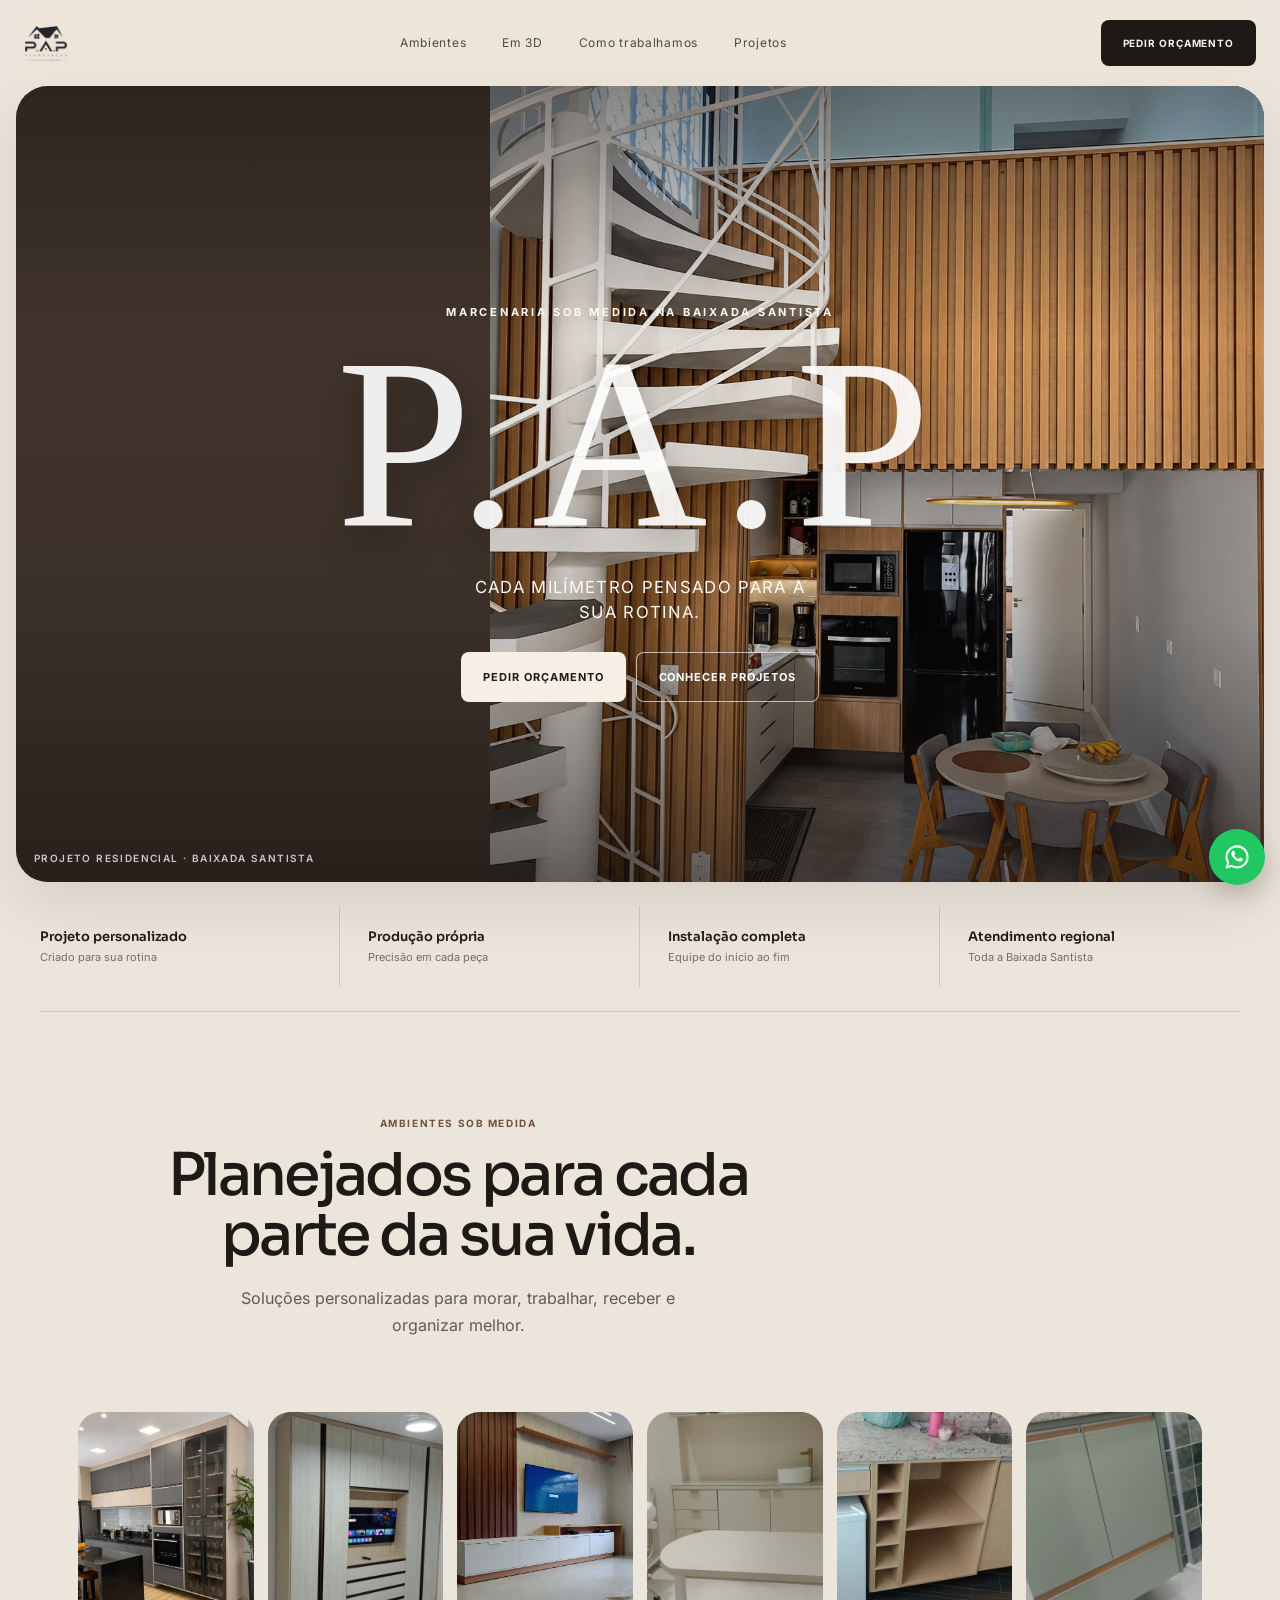
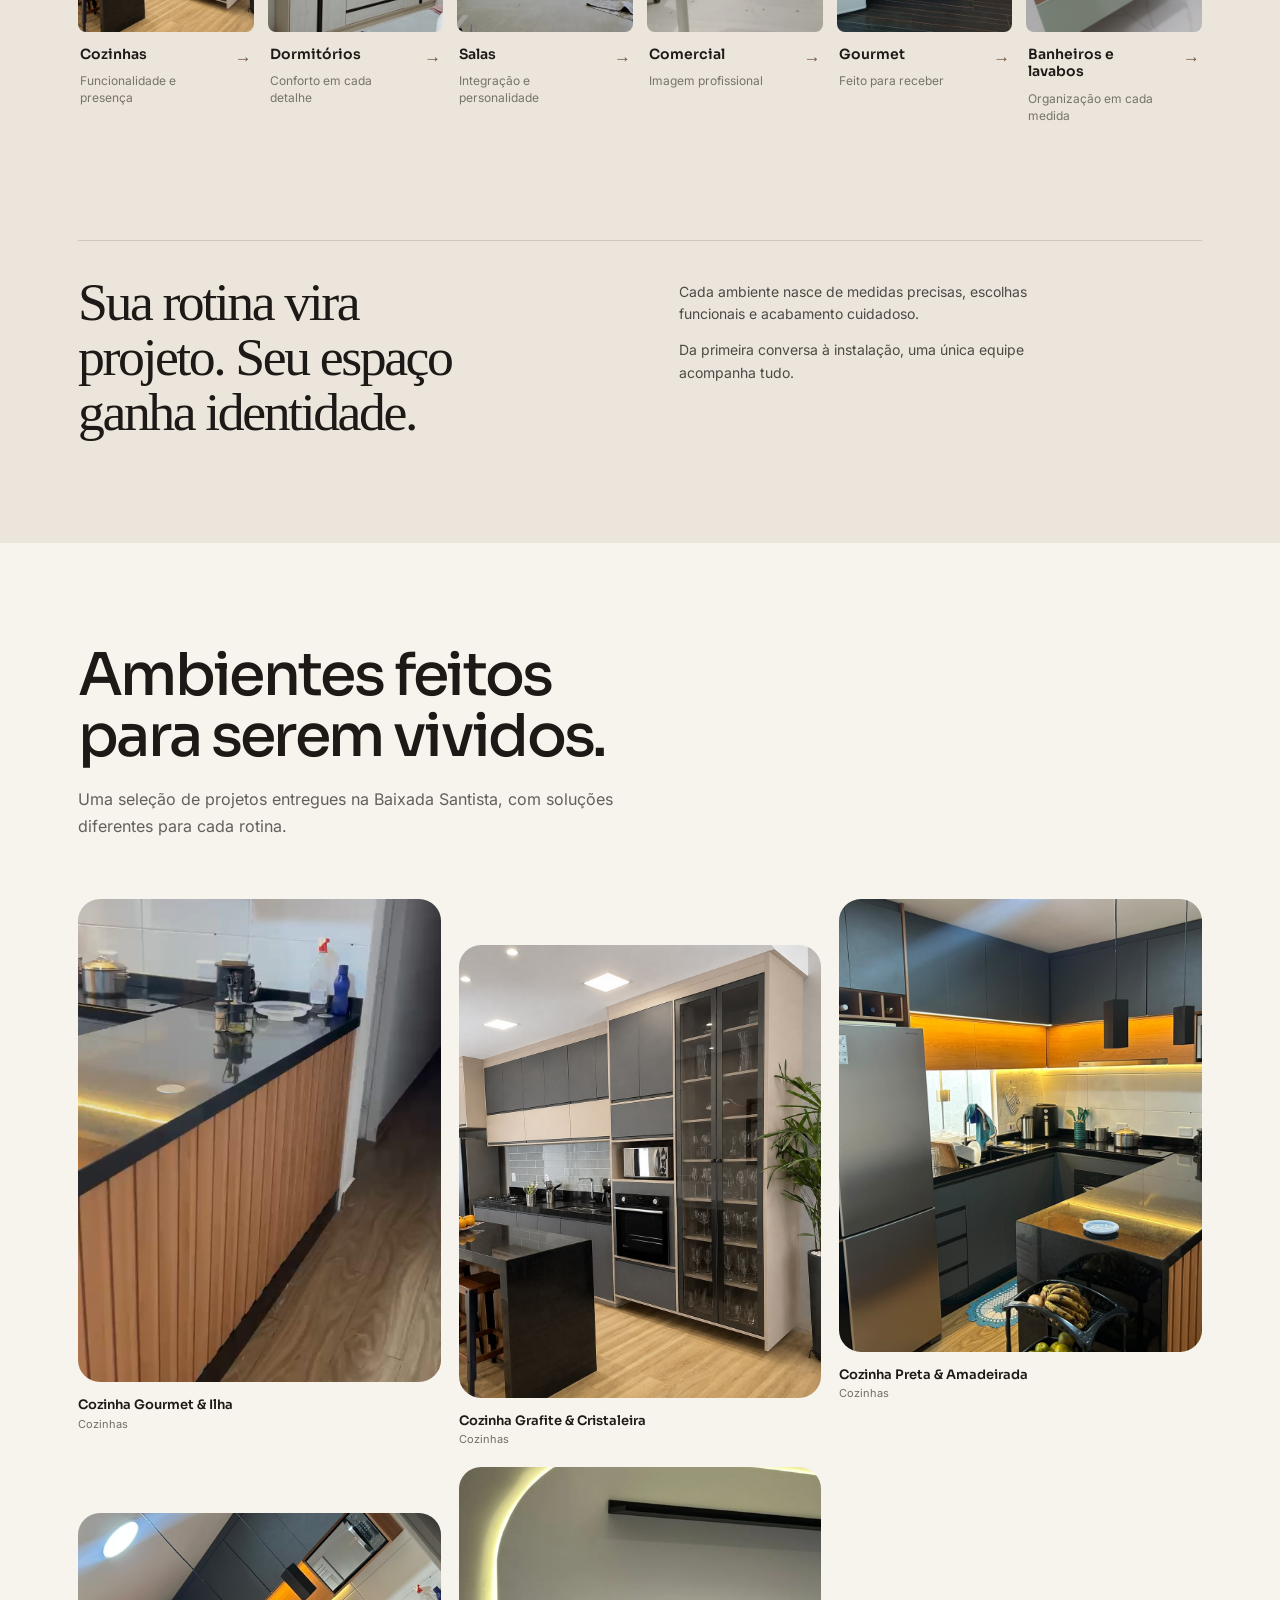
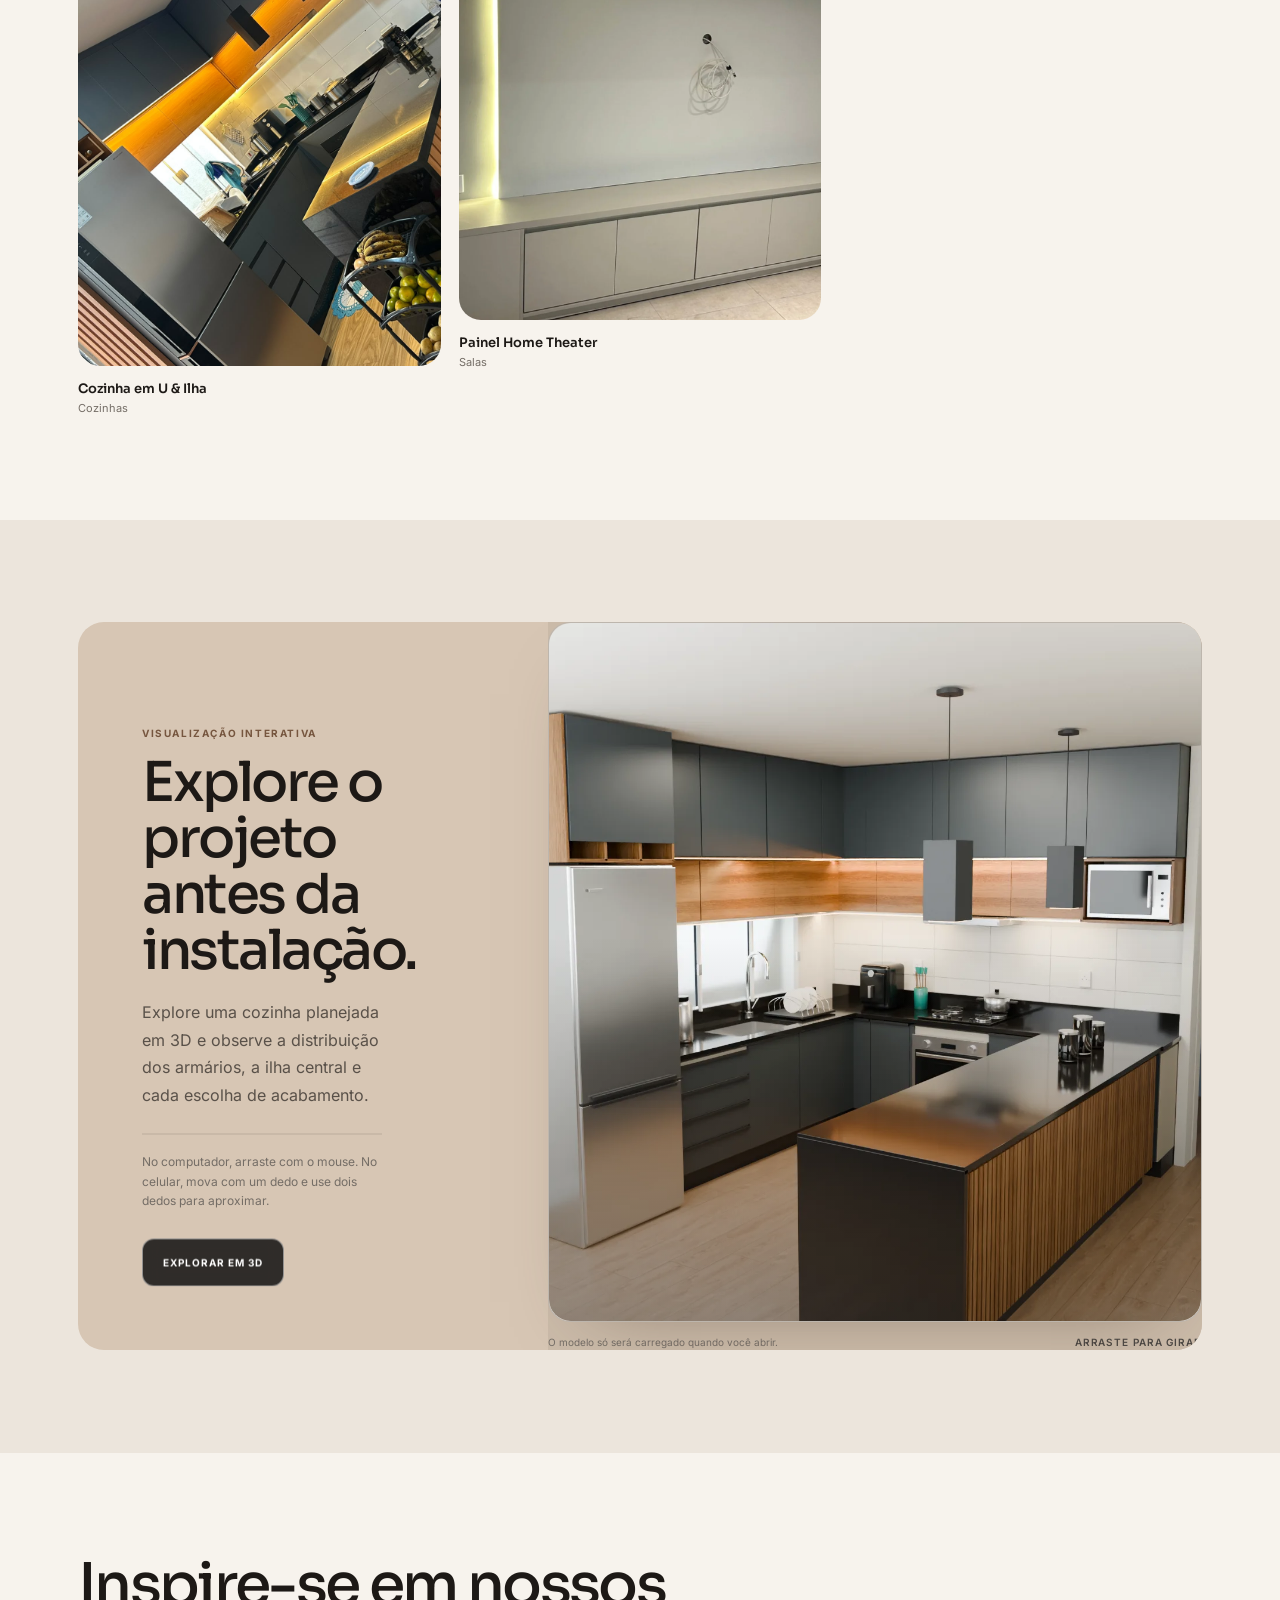
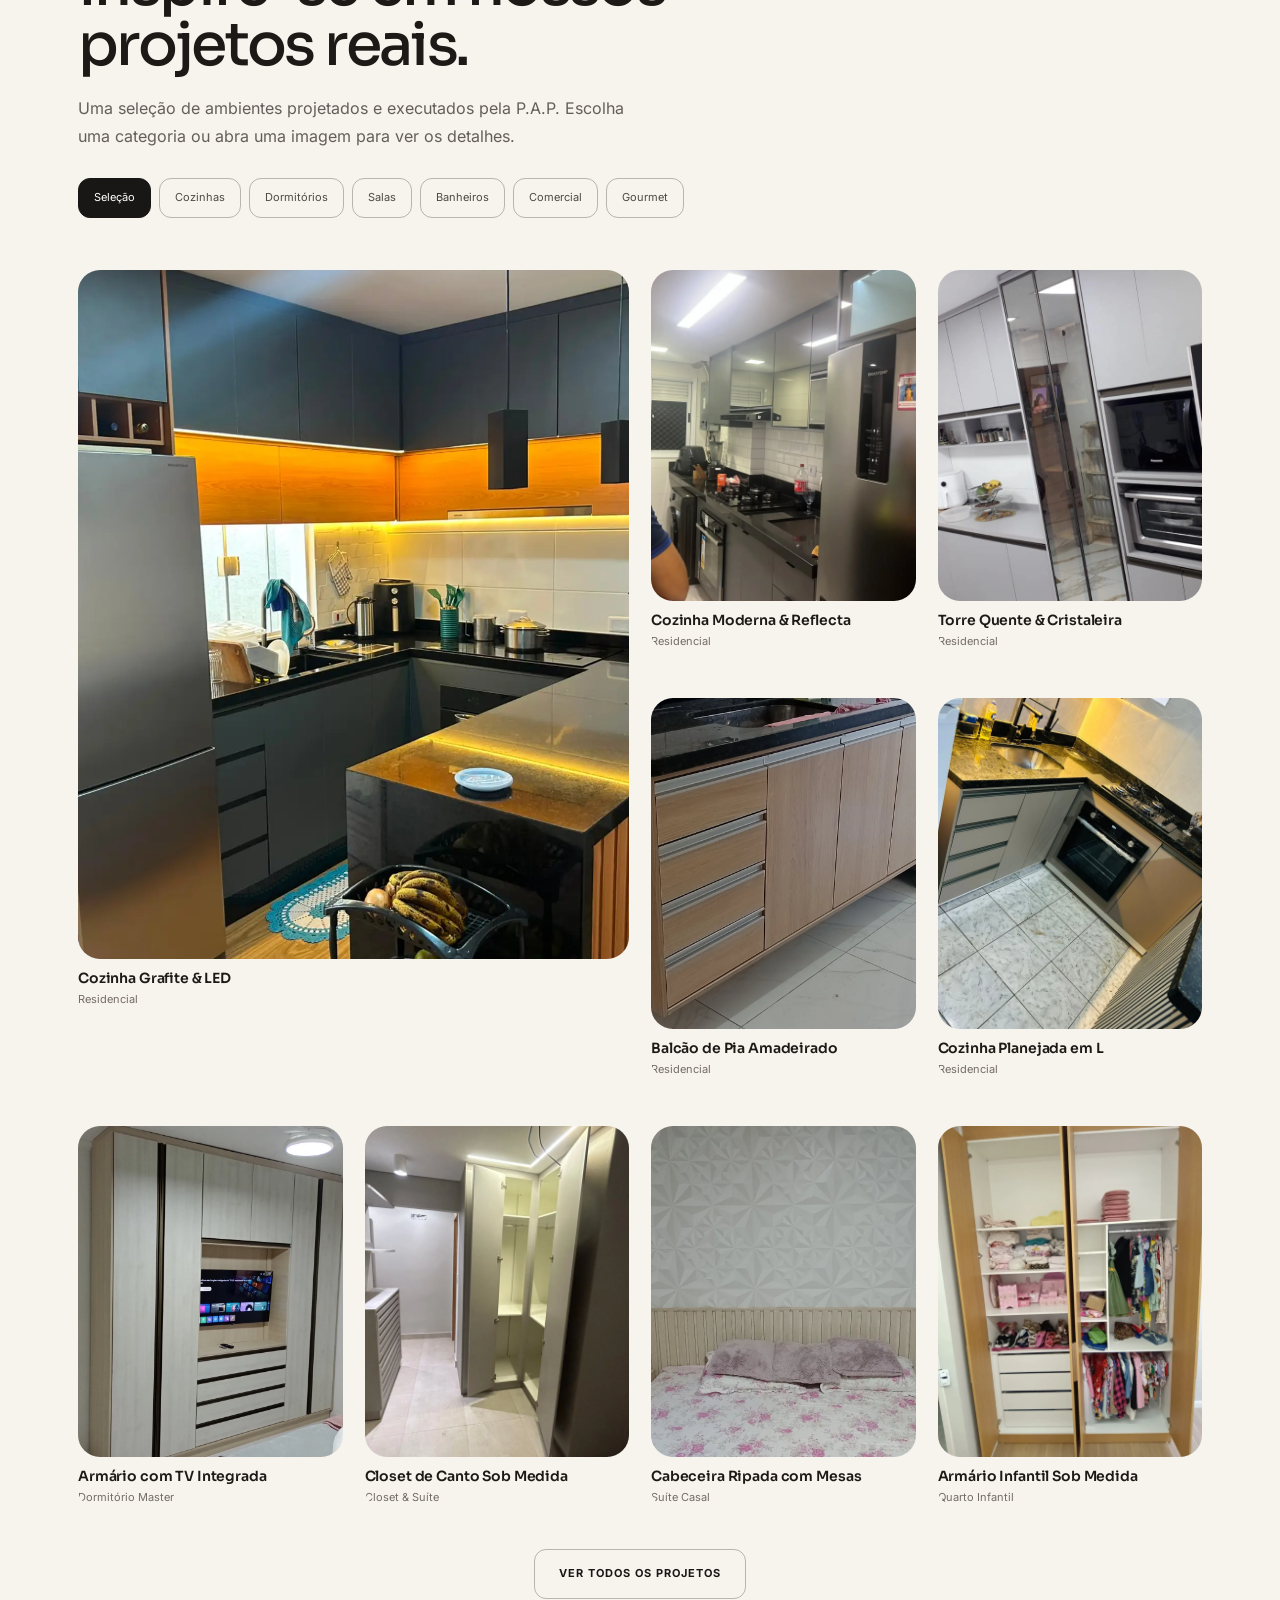
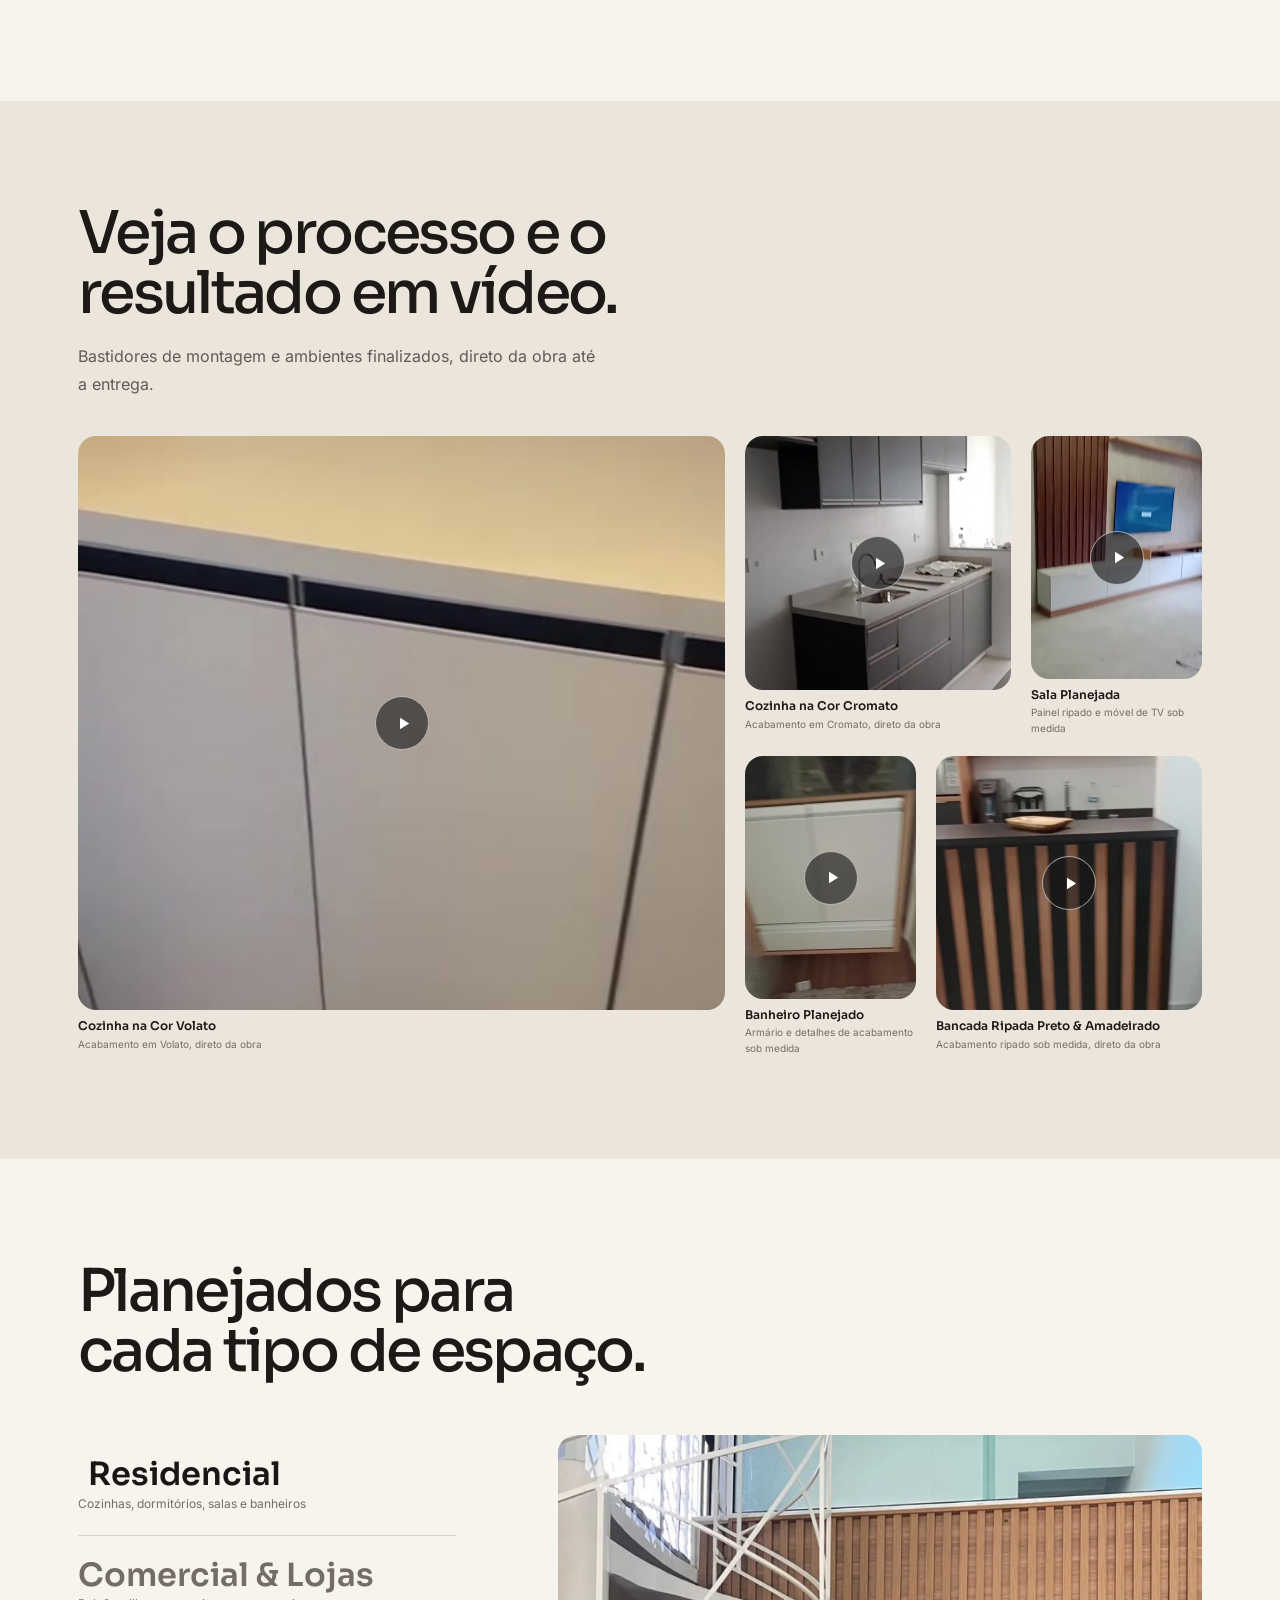
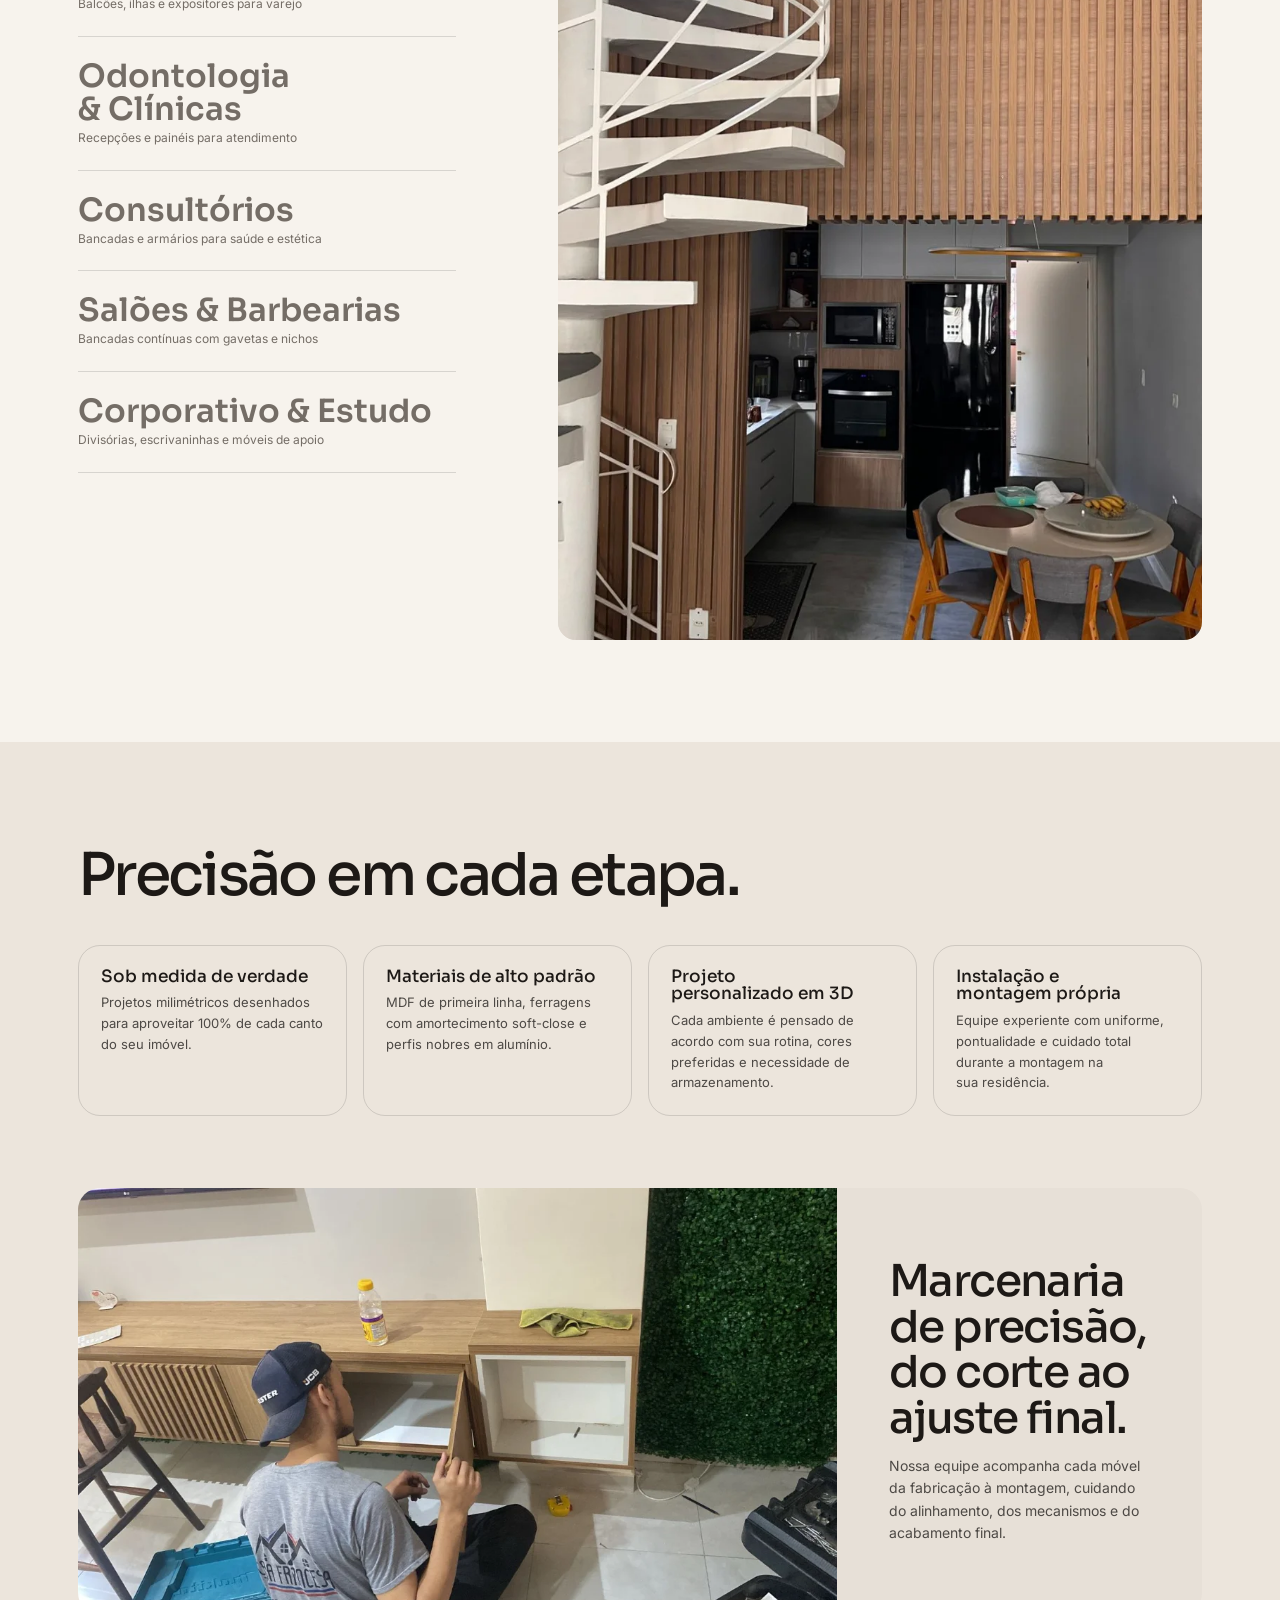
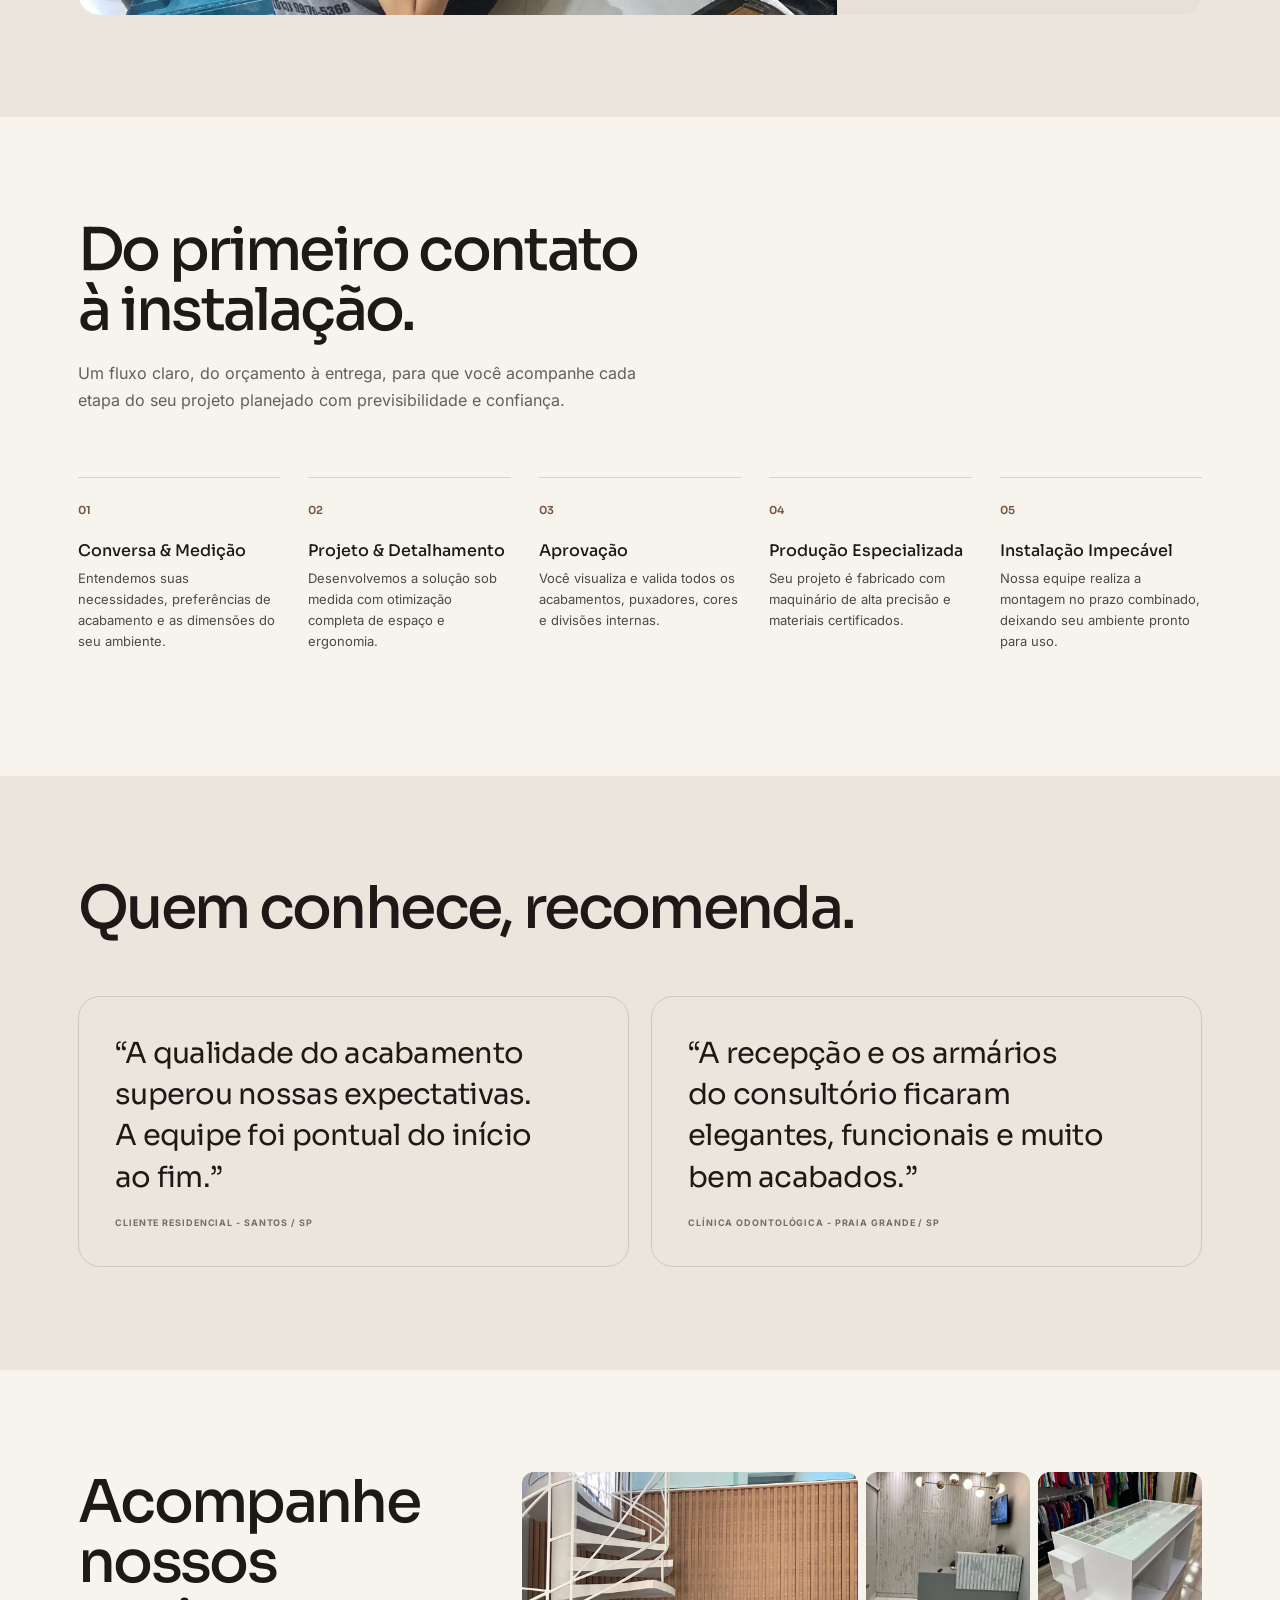
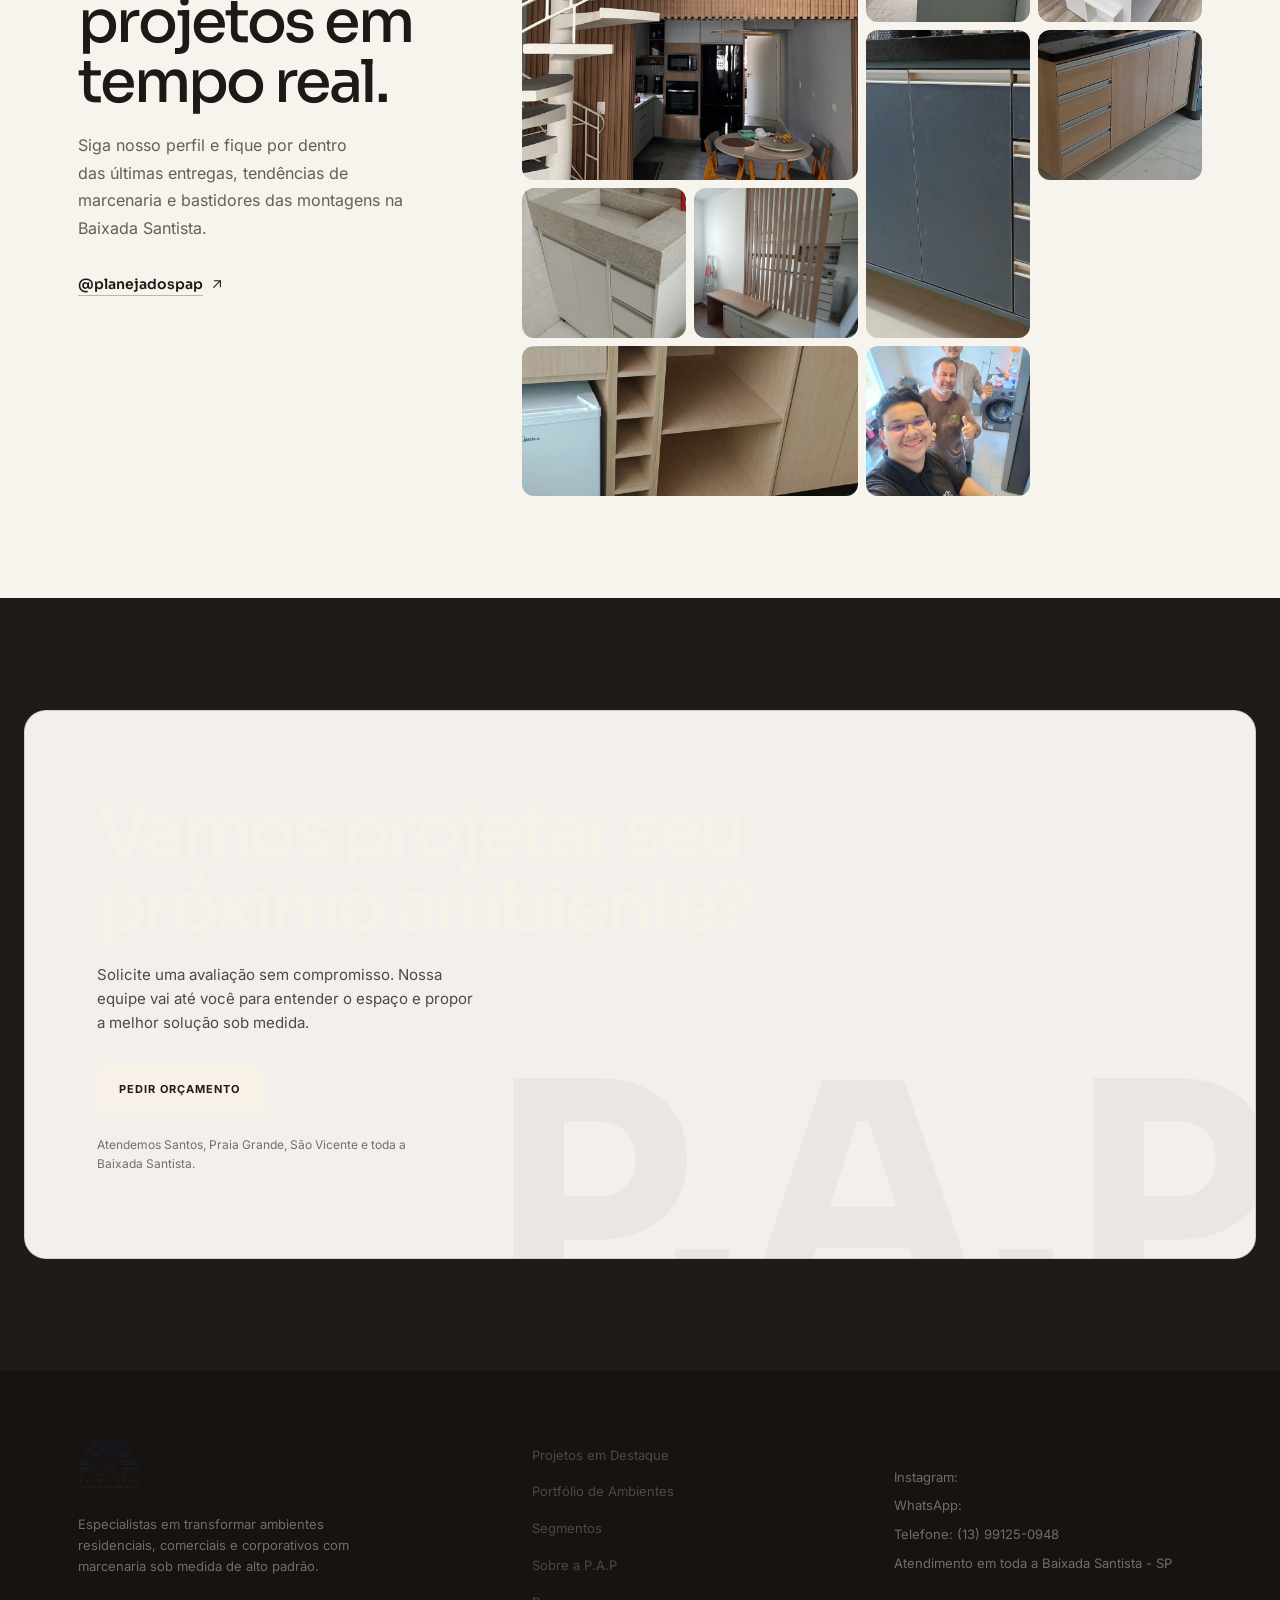
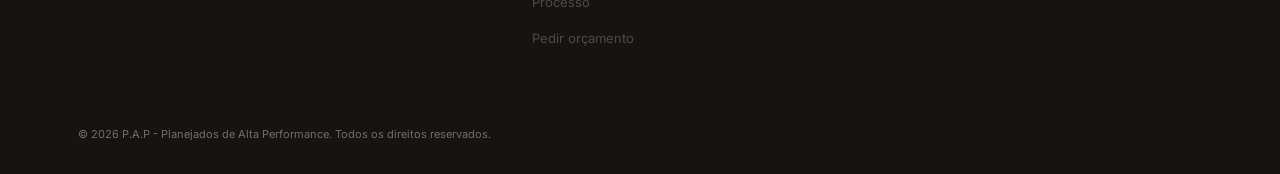
==== commit 475772fe: "Match mobile gallery and 3D experience to reference" ====
--- a/index.html
+++ b/index.html
@@ -46,8 +46,8 @@
 </script>
 <link rel="preload" href="/assets/fonts/inter-latin-variable.woff2" as="font" type="font/woff2" crossorigin>
 <link rel="preload" href="/assets/fonts/sora-latin-variable.woff2" as="font" type="font/woff2" crossorigin>
-<link rel="stylesheet" href="/assets/css/styles.css">
-<link rel="stylesheet" href="/assets/css/talhe-inspired.css">
+<link rel="stylesheet" href="/assets/css/styles.css?v=20261010b">
+<link rel="stylesheet" href="/assets/css/talhe-inspired.css?v=20261010b">
 <script>document.documentElement.classList.add('js')</script>
 </head>
 <body>
@@ -153,6 +153,10 @@
         <div class="marca-photo"><img src="assets/portfolio/653515737_18122916076597614_6469876313689469564_n.webp" alt="Espaço gourmet com adega e frigobar" loading="lazy"></div>
         <figcaption><strong>Gourmet</strong><span>Feito para receber</span></figcaption>
       </figure>
+      <figure class="marca-category">
+        <div class="marca-photo"><img src="assets/portfolio/banheiro_verde_sage.jpg" alt="Banheiro planejado com gabinete verde sage" loading="lazy"></div>
+        <figcaption><strong>Banheiros e lavabos</strong><span>Organização em cada medida</span></figcaption>
+      </figure>
     </div>
 
     <div class="marca-statement reveal">
@@ -265,9 +269,16 @@
         <h2 class="sec-title">Explore o projeto antes da instalação.</h2>
         <p class="sec-body">Explore uma cozinha planejada em 3D e observe a distribuição dos armários, a ilha central e cada escolha de acabamento.</p>
         <p class="projeto-3d-nota">No computador, arraste com o mouse. No celular, mova com um dedo e use dois dedos para aproximar.</p>
+        <button class="projeto-3d-abrir" id="abrirCozinha3d" type="button">
+          EXPLORAR EM 3D
+        </button>
       </div>
 
       <div class="projeto-3d-stage reveal">
+        <div class="projeto-3d-toolbar" aria-label="Controles da visualização 3D">
+          <button type="button" id="resetCozinha3d">Vista inicial</button>
+          <button type="button" id="fecharCozinha3d">Fechar 3D</button>
+        </div>
         <model-viewer
           id="cozinha3d"
           src="/assets/3d/cozinha-planejada.glb"
@@ -288,11 +299,7 @@
           shadow-softness="0.55"
           exposure="1.12"
         >
-          <div class="projeto-3d-poster" slot="poster">
-            <button class="projeto-3d-abrir" id="abrirCozinha3d" type="button">
-              EXPLORAR COZINHA EM 3D
-            </button>
-          </div>
+          <div class="projeto-3d-poster" slot="poster"></div>
         </model-viewer>
         <div class="projeto-3d-rodape">
           <span id="statusCozinha3d" aria-live="polite">O modelo só será carregado quando você abrir.</span>
@@ -883,7 +890,7 @@
 </a>
 
 <!-- ================= SCRIPTS ================= -->
-<script src="/assets/js/main.js" defer></script>
+<script src="/assets/js/main.js?v=20261010b" defer></script>
 
 </body>
 </html>
--- a/assets/css/talhe-inspired.css
+++ b/assets/css/talhe-inspired.css
@@ -115,12 +115,13 @@
 .section-kicker { color: var(--pap-brown); }
 .sec-title { color: var(--pap-ink); font-size: clamp(2.15rem, 4.6vw, 4.6rem); line-height: 1.02; letter-spacing: -.045em; }
 .sec-body { color: rgba(29,25,22,.68); }
-.marca-categories { gap: 14px; grid-template-columns: repeat(5, 1fr); }
+.marca-categories { gap: 26px 14px; grid-template-columns: repeat(6, 1fr); }
 .marca-category { min-width: 0; }
 .marca-photo { aspect-ratio: 4 / 5; border-radius: 22px 22px 8px 8px; }
-.marca-category figcaption { padding: 14px 2px 0; }
-.marca-category figcaption strong { font-size: 14px; }
-.marca-category figcaption span { font-size: 12px; color: rgba(29,25,22,.56); }
+.marca-category figcaption { position: relative; display: grid; gap: 7px; padding: 14px 30px 0 2px; text-align: left; }
+.marca-category figcaption::after { content: '→'; position: absolute; top: 13px; right: 2px; color: var(--pap-brown); font-size: 17px; }
+.marca-category figcaption strong { font-size: 14px; line-height: 1.25; }
+.marca-category figcaption span { font-size: 12px; line-height: 1.45; color: rgba(29,25,22,.56); }
 .marca-statement { margin-top: clamp(64px, 9vw, 130px); padding-top: 34px; border-top: 1px solid var(--pap-line); }
 .marca-statement h3 { font-family: Georgia, 'Times New Roman', serif; font-weight: 400; font-size: clamp(2rem, 4.2vw, 4.2rem); line-height: 1.03; }
 
@@ -142,6 +143,9 @@
 .projeto-3d-grid { border-radius: var(--pap-radius); overflow: hidden; background: #d7c6b4; }
 .projeto-3d-copy { padding: clamp(30px, 5vw, 72px); }
 .projeto-3d-stage { background: #cbbba9; }
+.projeto-3d-copy .projeto-3d-abrir { position: static; width: fit-content; margin-top: 28px; transform: none; }
+.projeto-3d-toolbar { position: absolute; z-index: 8; top: 14px; right: 14px; display: none; gap: 6px; }
+.projeto-3d-toolbar button { min-height: 44px; padding: 0 16px; border: 0; border-radius: 999px; background: rgba(248,244,238,.94); color: var(--pap-ink); font-size: 12px; font-weight: 700; box-shadow: 0 8px 28px -16px rgba(0,0,0,.5); }
 .portfolio-grid .pitem,
 .vframe,
 .seg-preview,
@@ -175,8 +179,11 @@
   .hero-photo-caption { left: 18px; right: auto; }
   .hero-services { width: calc(100% - 40px); grid-template-columns: 1fr 1fr; gap: 0; }
   .hero-services div { padding: 16px 12px; }
-  .marca-categories { grid-template-columns: repeat(2, minmax(0, 1fr)); gap: 28px 12px; }
-  .marca-category:last-child { grid-column: 1 / -1; width: calc(50% - 6px); }
+  .marca-categories { grid-template-columns: repeat(2, minmax(0, 1fr)); gap: 34px 12px; }
+  .marca-category:last-child { grid-column: auto; width: auto; }
+  .marca-photo { border-radius: 20px; }
+  .marca-category figcaption { padding-top: 12px; }
+  .marca-category figcaption::after { top: 11px; }
   .gallery { width: calc(100% - 40px); grid-template-columns: repeat(2, minmax(0,1fr)); gap: 28px 12px; }
 }
 
@@ -194,6 +201,22 @@
   .hero-services { grid-template-columns: 1fr; }
   .hero-services div { border-bottom: 1px solid var(--pap-line); }
   .hero-services div:last-child { border-bottom: 0; }
+  .marca-intro { text-align: left; }
+  .marca-intro .sec-title { max-width: 11ch; }
+  .marca-intro .sec-body { max-width: 34ch; }
+  .marca-category figcaption strong { font-size: 15px; }
+  .marca-category figcaption span { font-size: 13px; }
+  .projeto-3d-grid { overflow: visible; border-radius: 24px; }
+  .projeto-3d-copy { padding: 32px 24px 30px; }
+  .projeto-3d-copy .sec-title { font-size: clamp(2rem, 10vw, 3rem); max-width: 11ch; }
+  .projeto-3d-nota { display: none; }
+  .projeto-3d-copy .projeto-3d-abrir { min-height: 52px; padding-inline: 24px; border-radius: 999px; }
+  .projeto-3d-stage { position: relative; border-radius: 0 0 24px 24px; overflow: hidden; }
+  .projeto-3d-stage model-viewer { height: 520px; }
+  .projeto-3d-stage.is-immersive { position: fixed; inset: 0; z-index: 1000; border-radius: 0; background: #e7ded4; }
+  .projeto-3d-stage.is-immersive model-viewer { width: 100%; height: 100svh; }
+  .projeto-3d-stage.is-immersive .projeto-3d-toolbar { display: flex; }
+  .projeto-3d-stage.is-immersive .projeto-3d-rodape { position: absolute; z-index: 8; left: 16px; right: 16px; bottom: calc(14px + env(safe-area-inset-bottom)); border: 0; border-radius: 14px; background: rgba(248,244,238,.92); backdrop-filter: blur(12px); }
   .marca-statement { display: block; }
   .marca-statement h3 { margin-bottom: 24px; }
   .gallery { display: grid; grid-template-columns: 1fr 1fr; overflow: visible; }
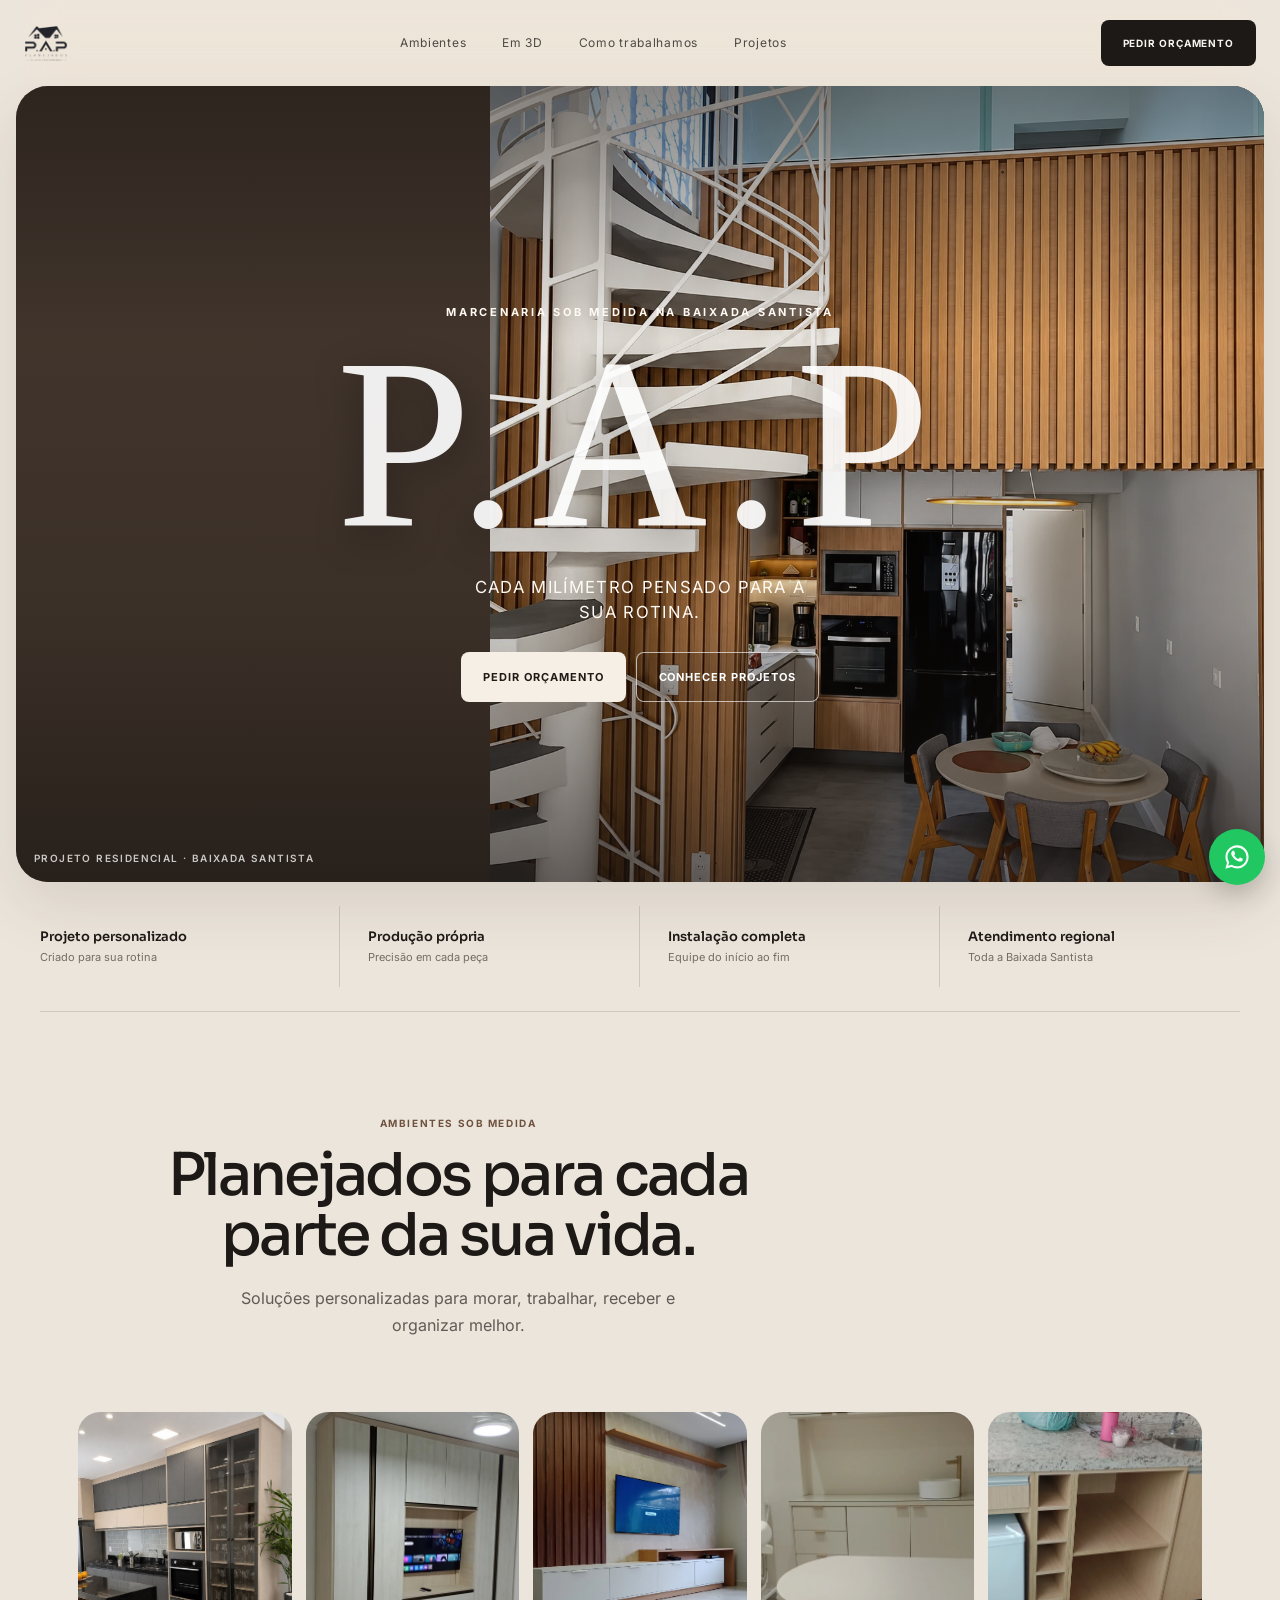
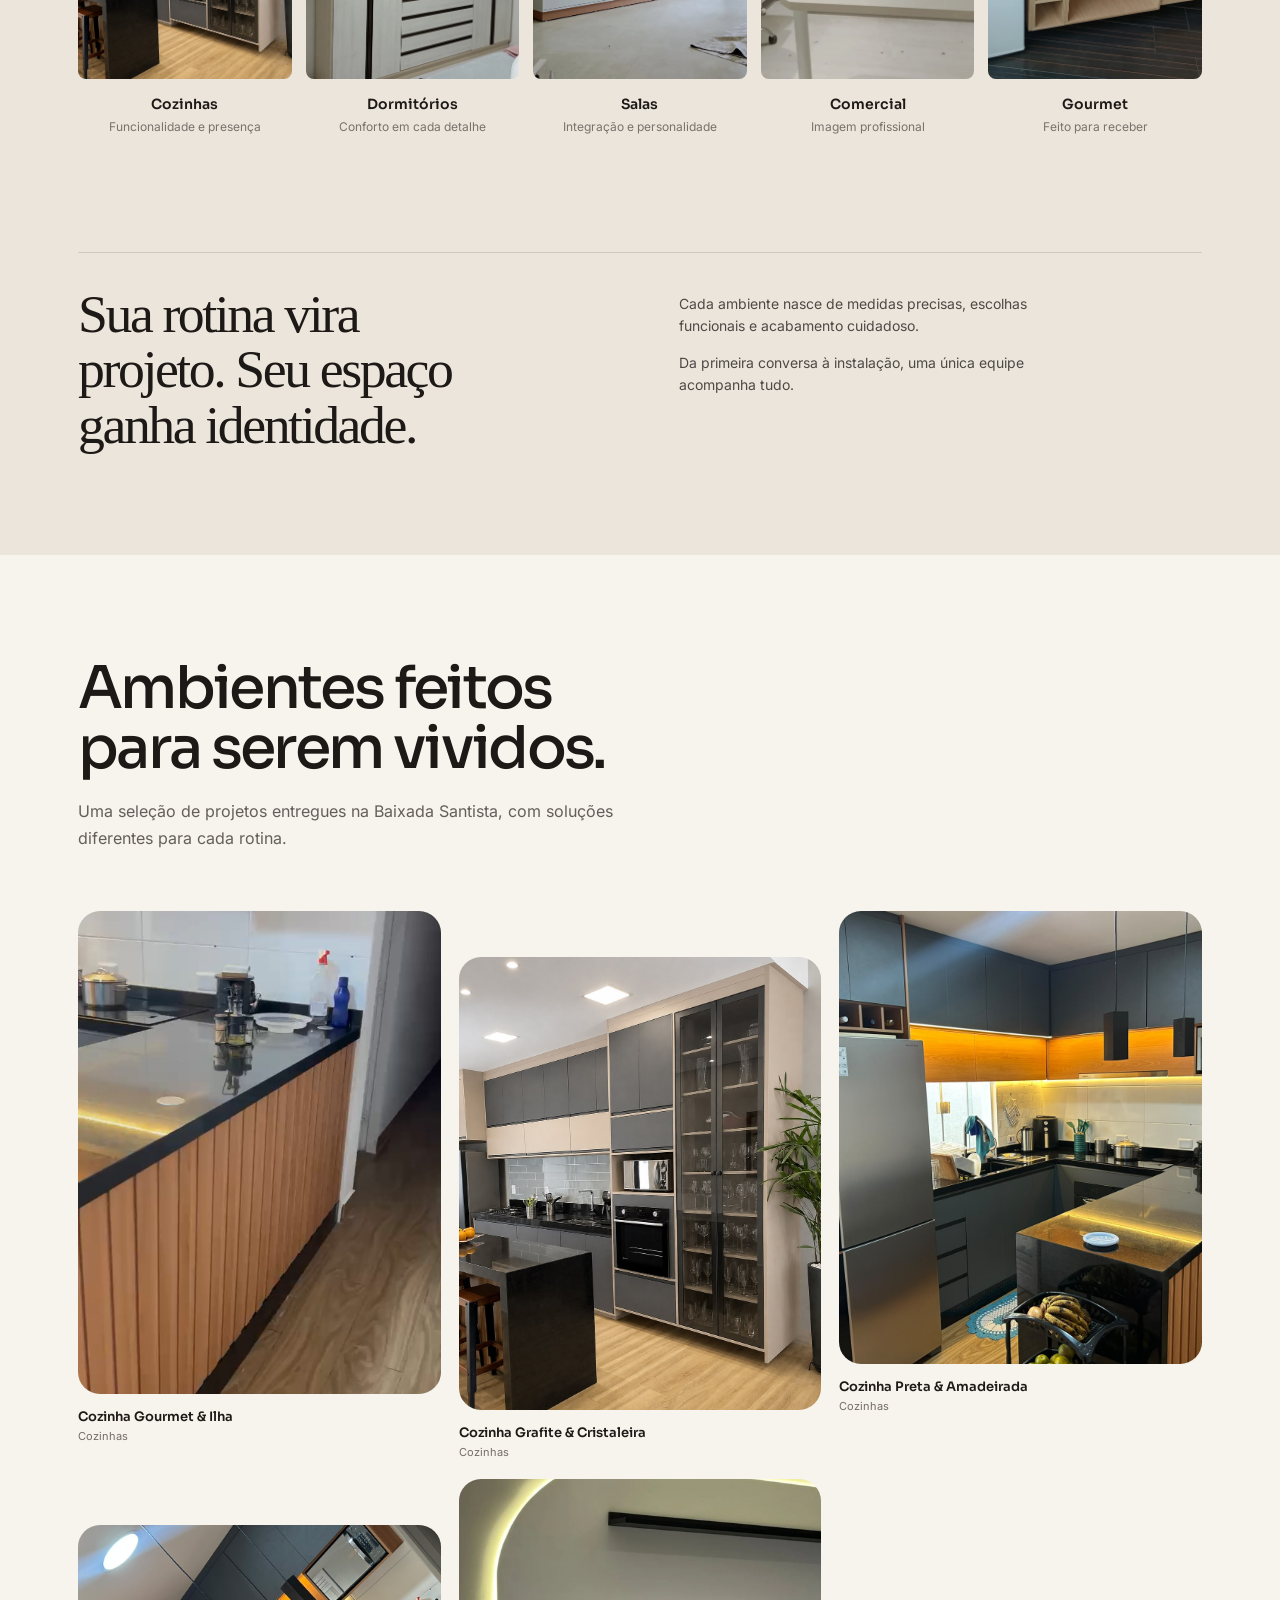
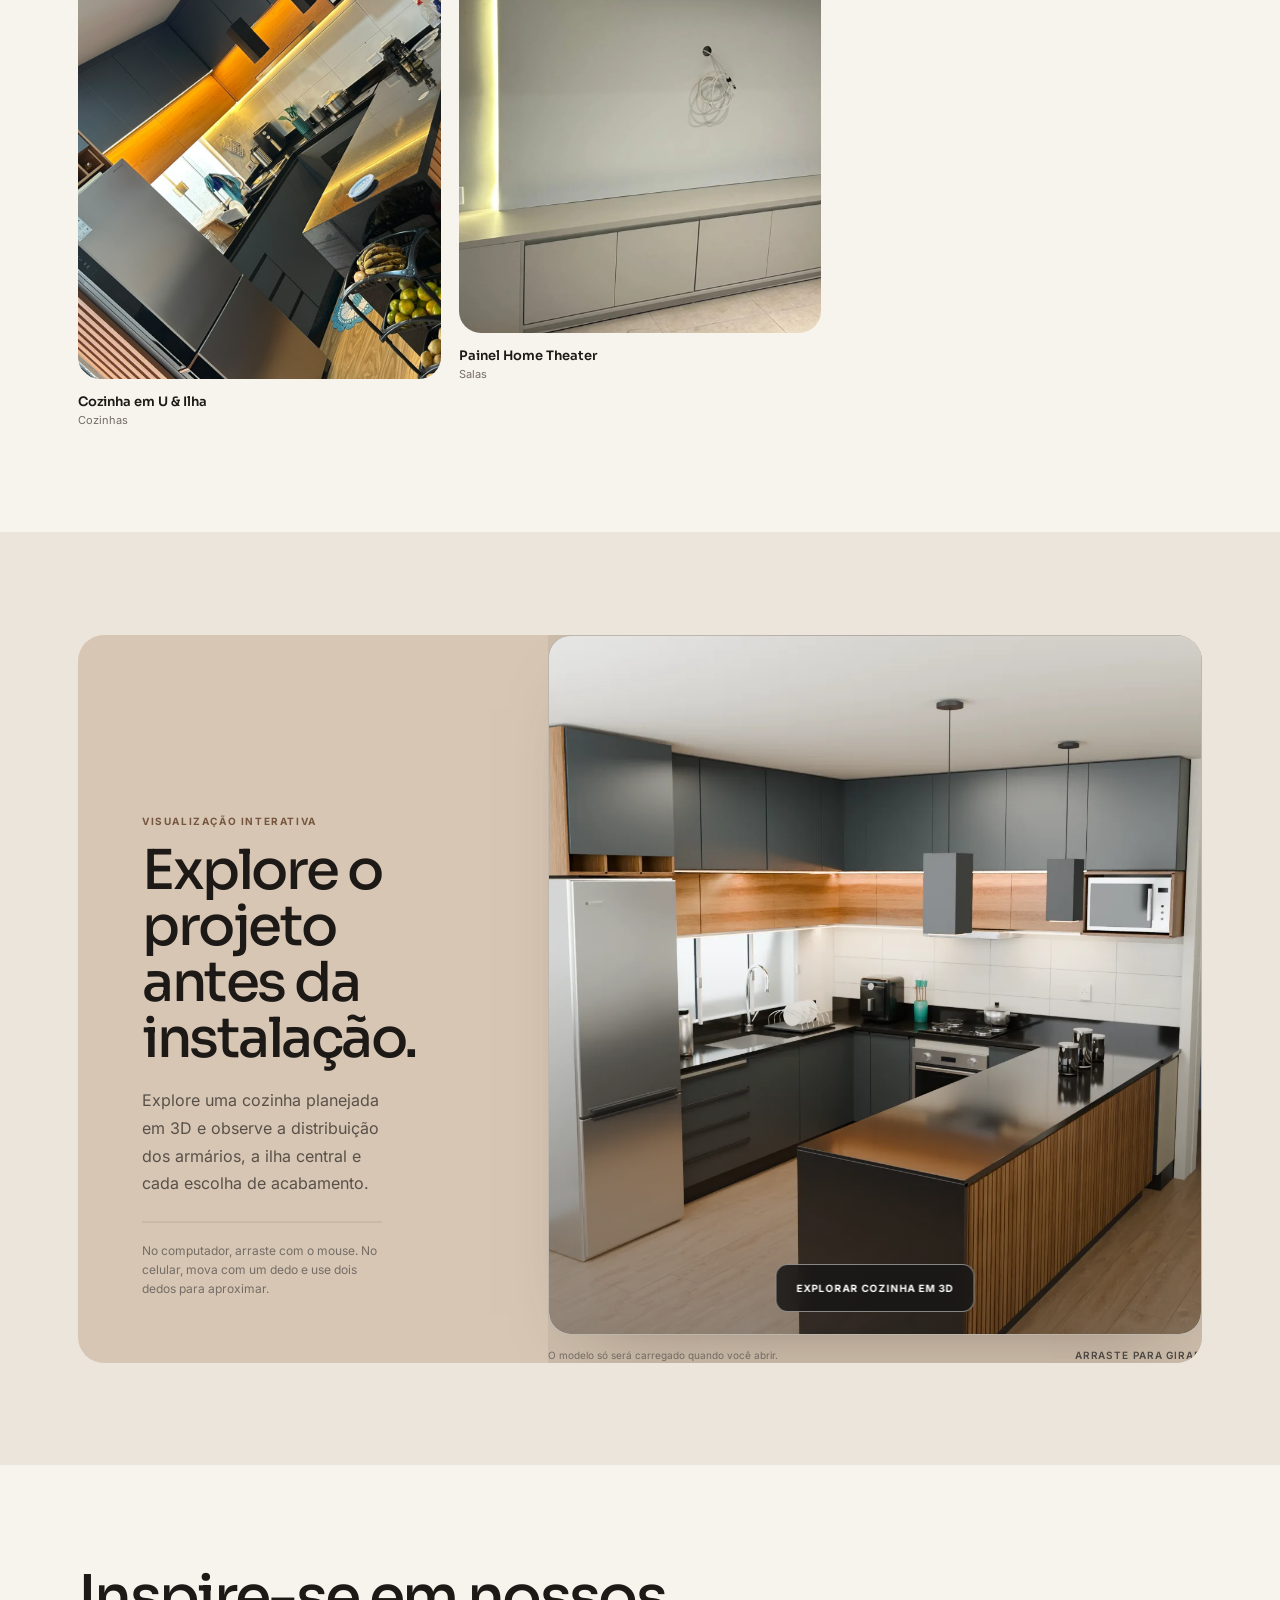
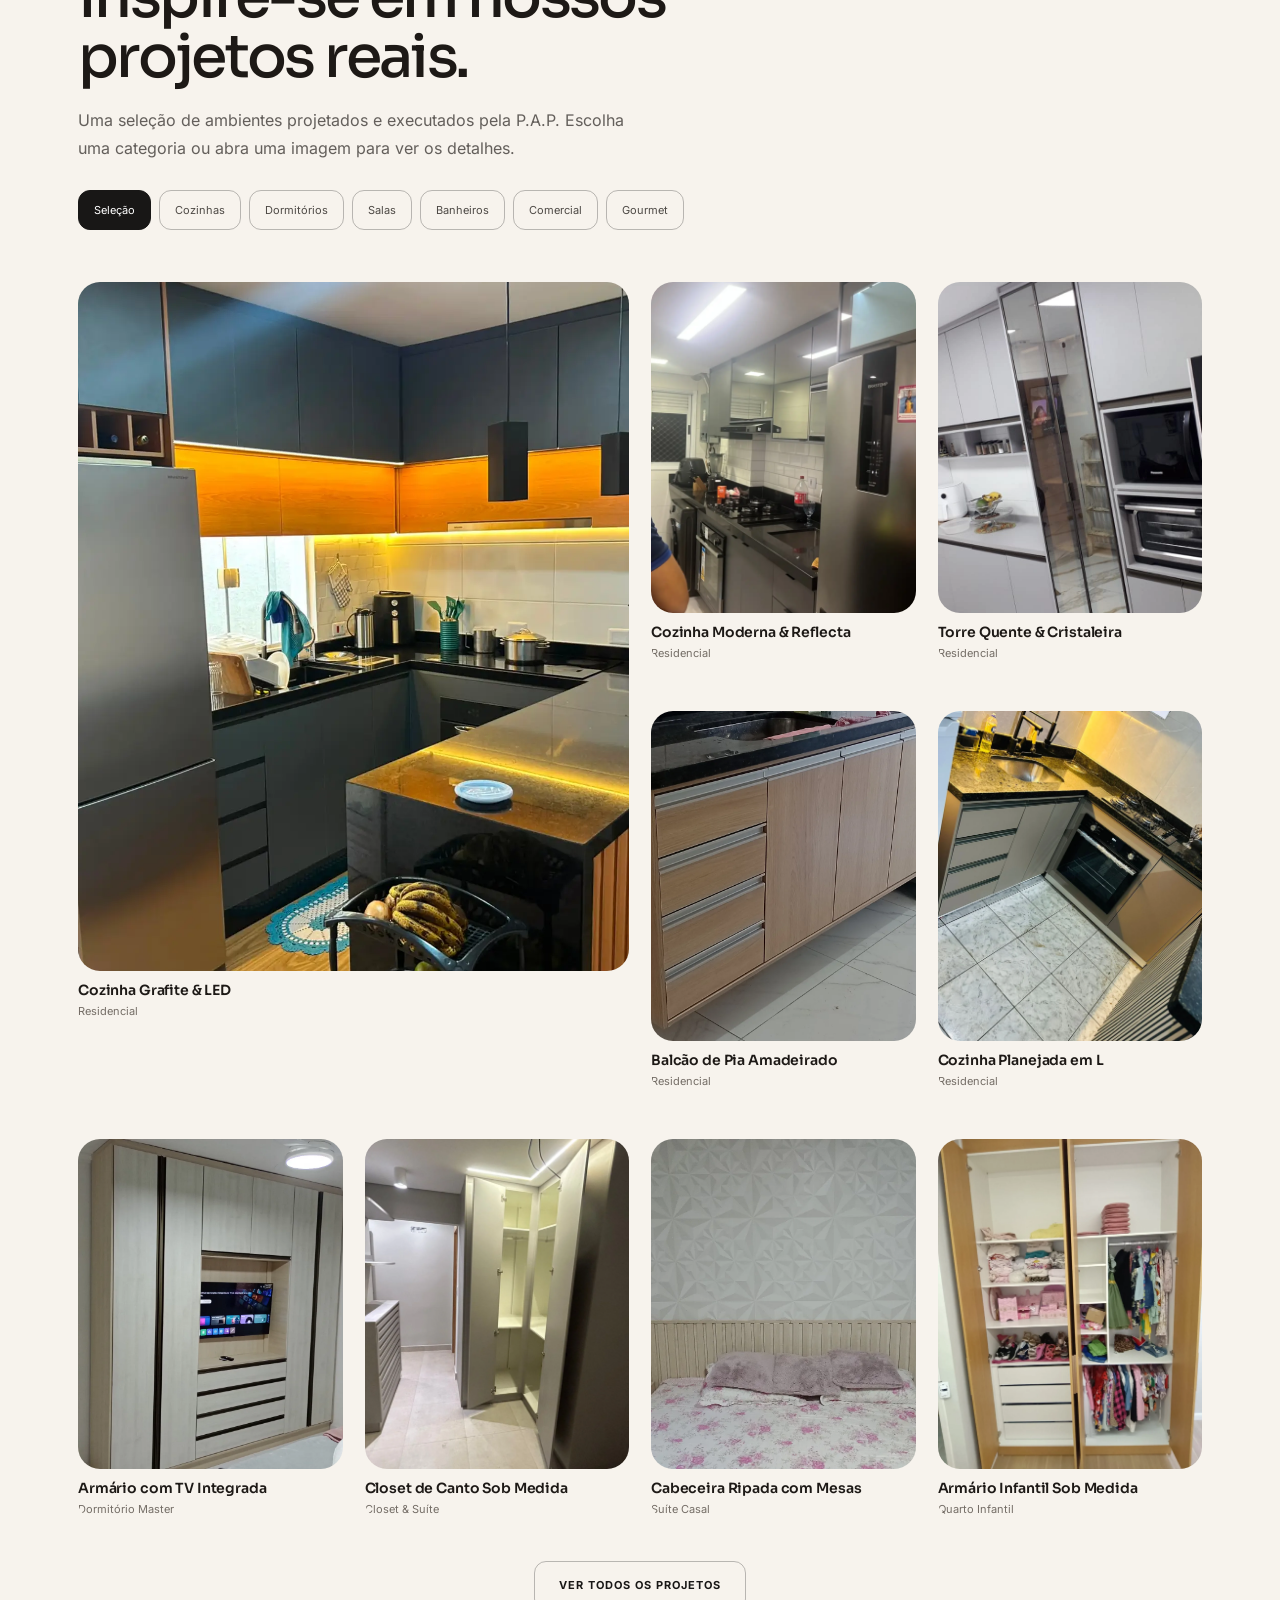
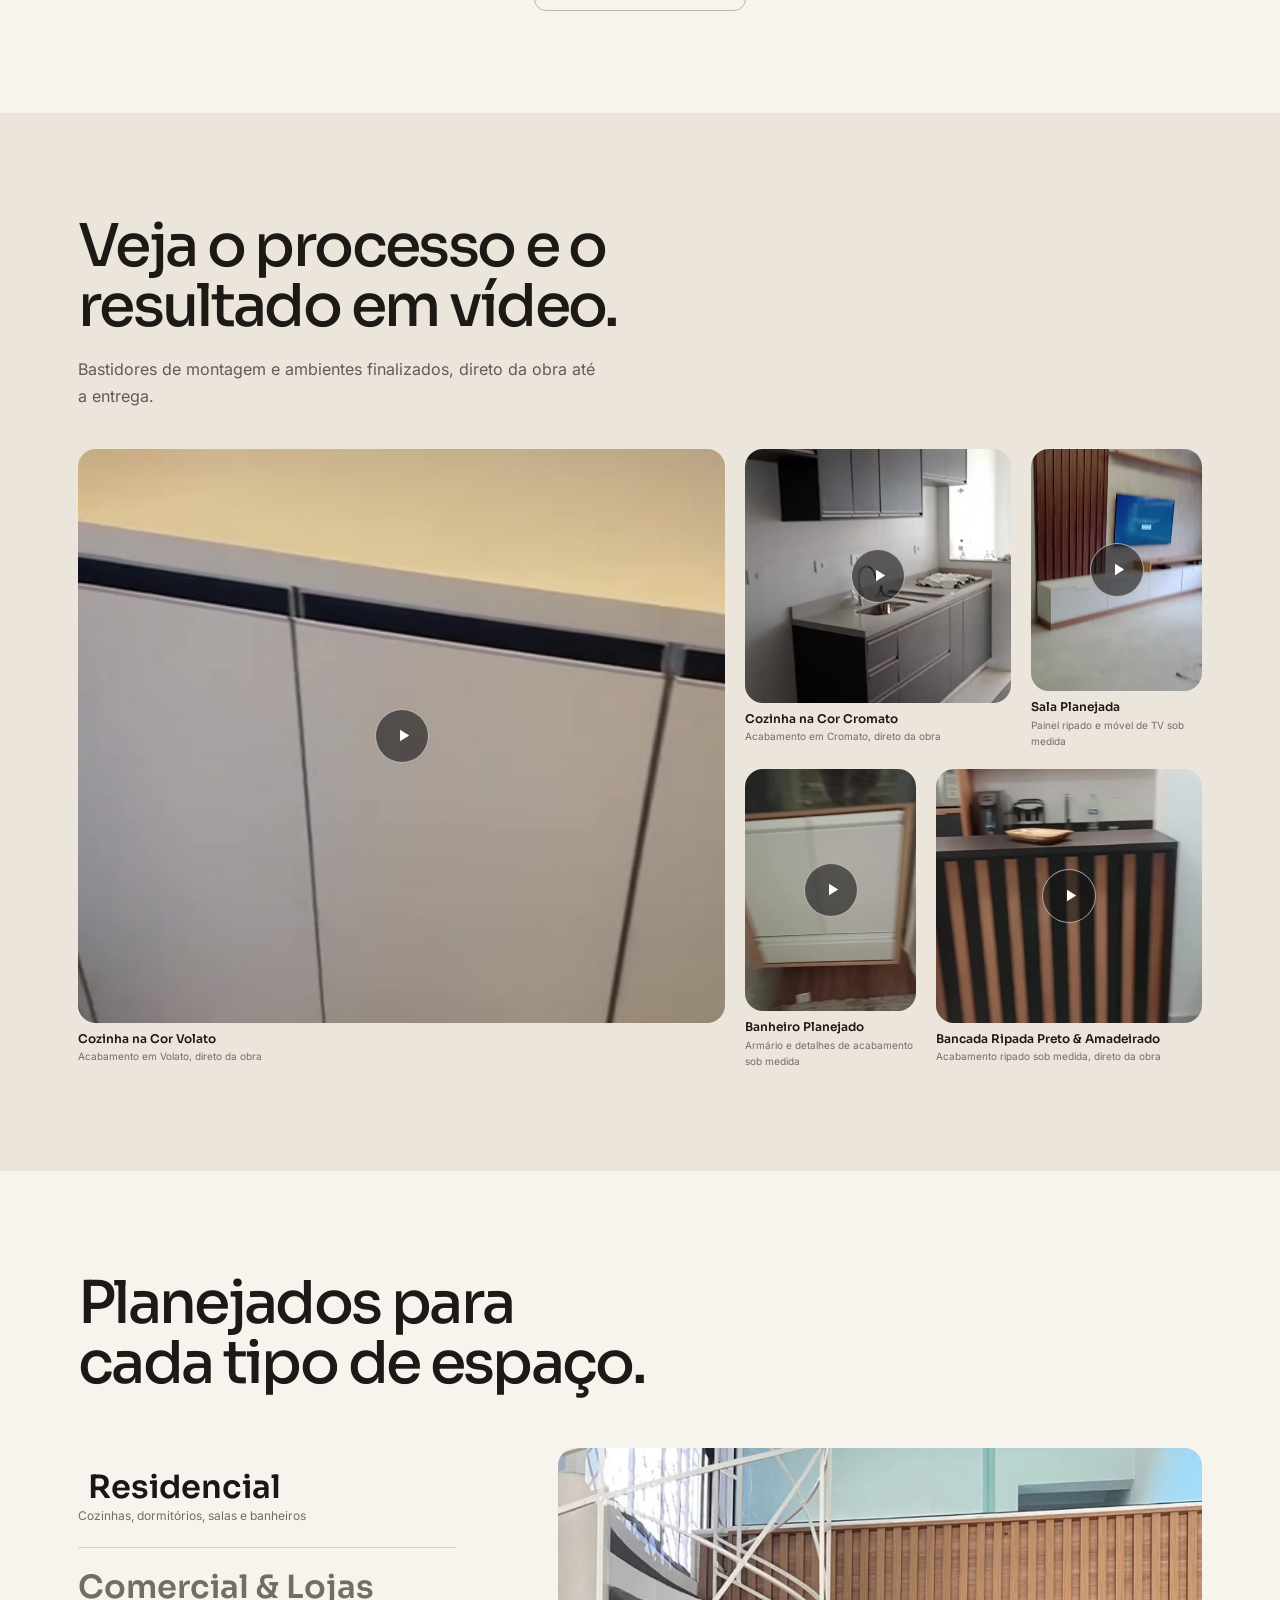
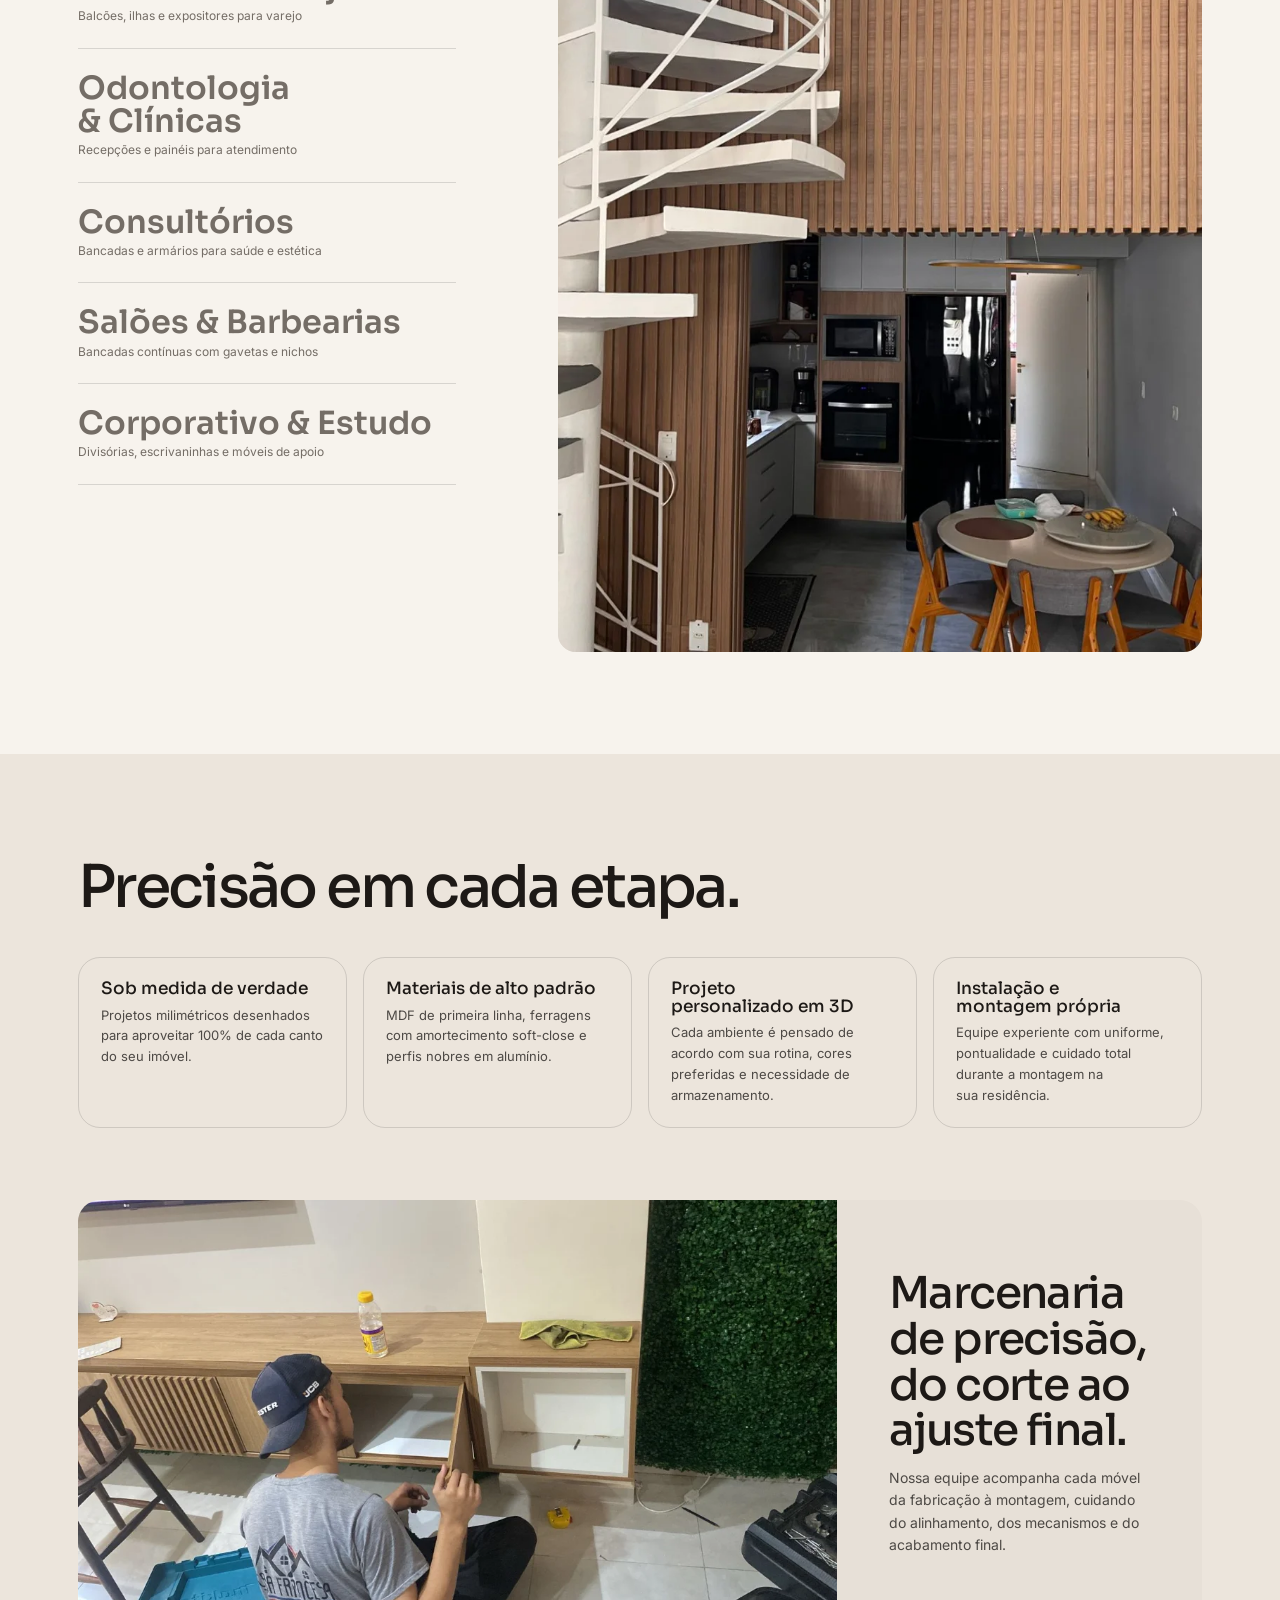
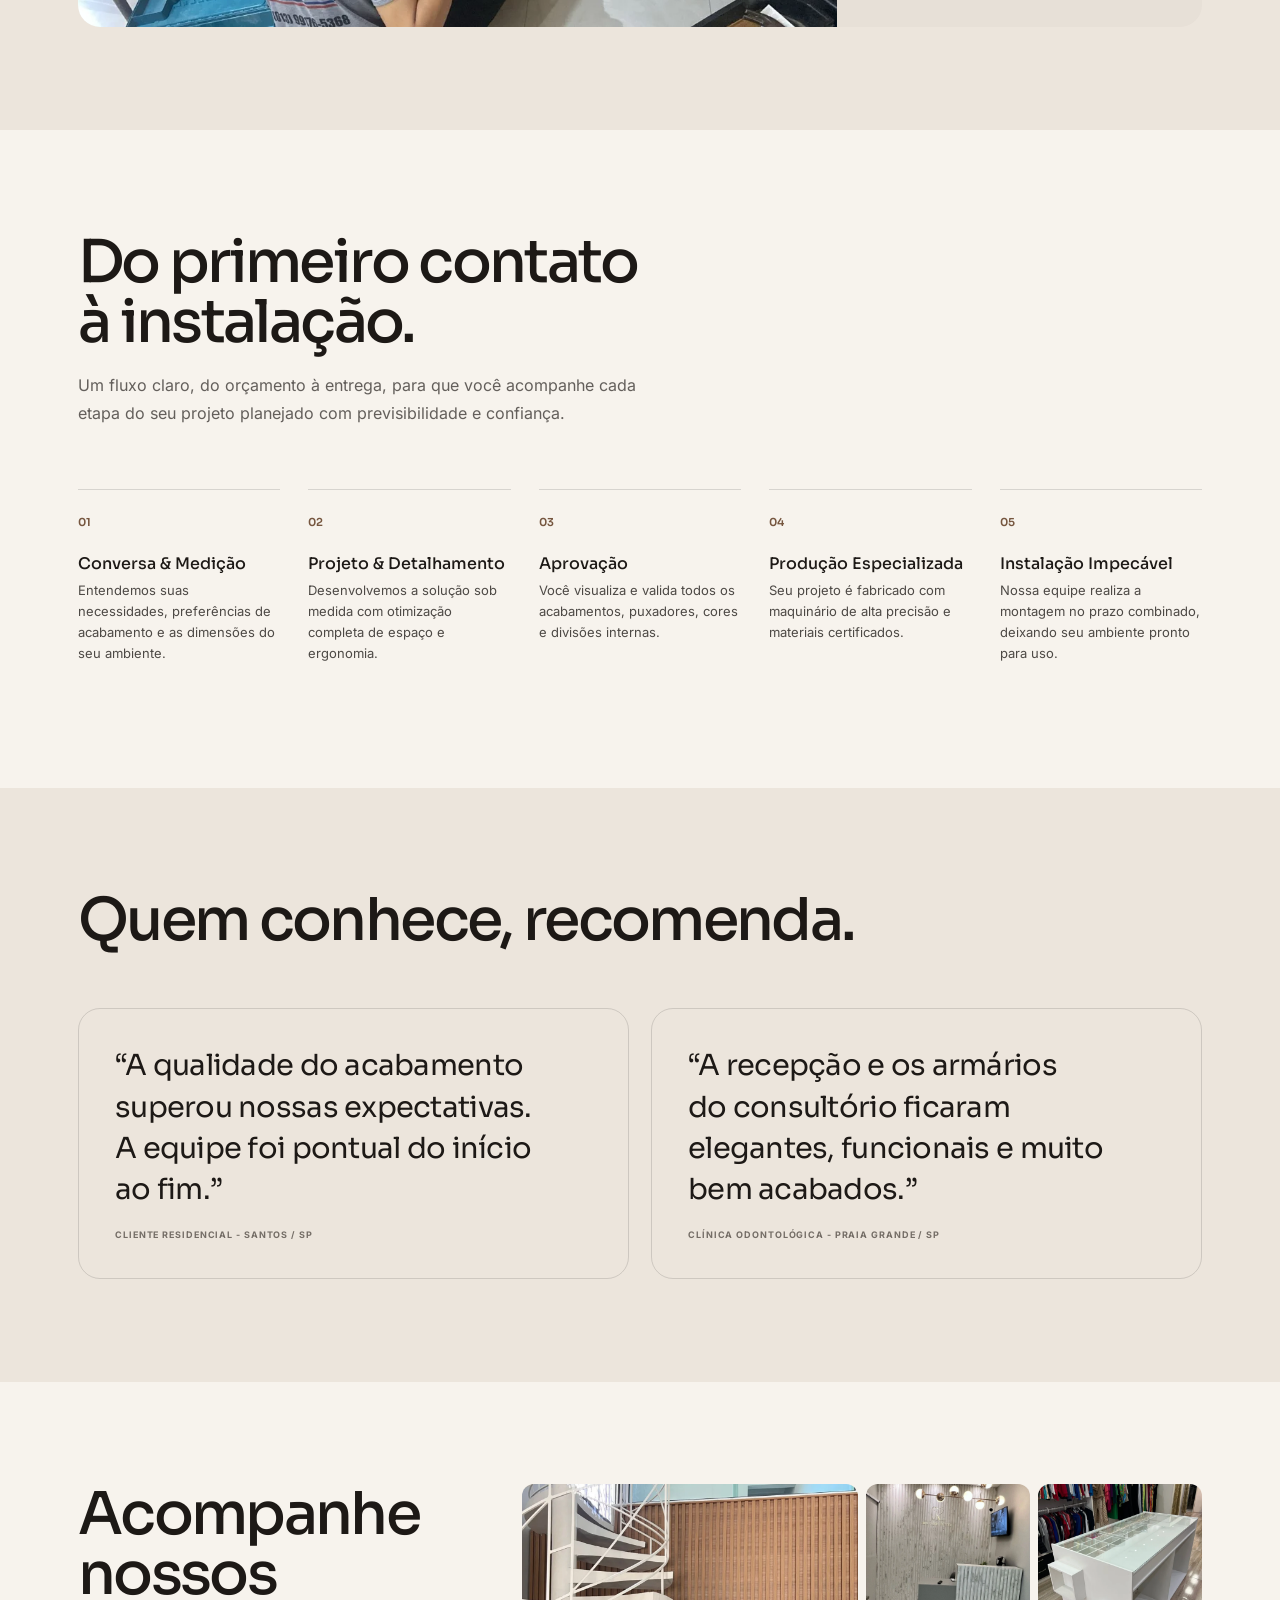
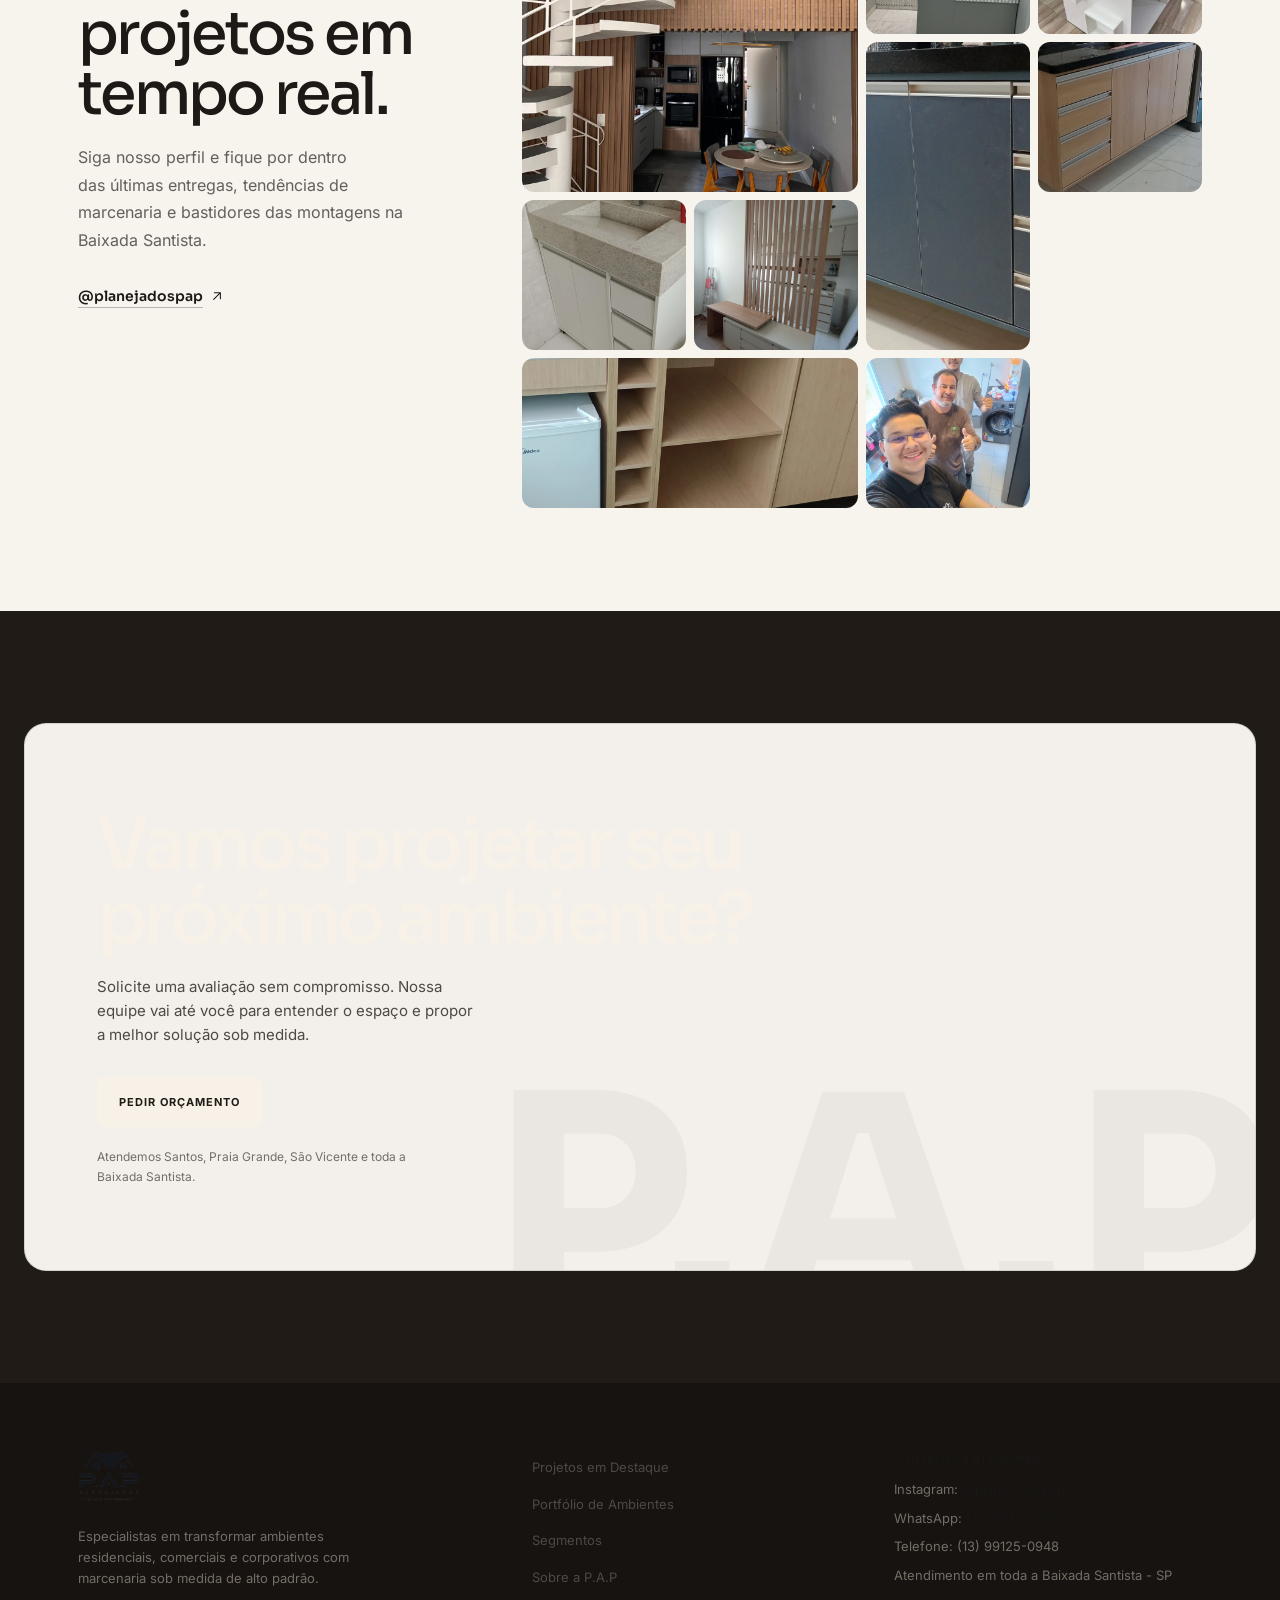
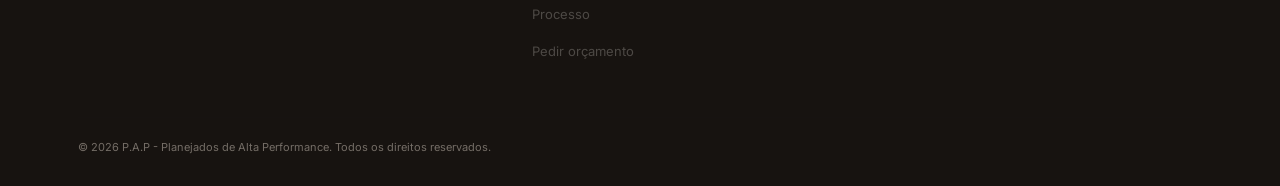
==== commit f230daac: "Revert "Match mobile gallery and 3D experience to reference" This reverts commit 475772fe649cabd3b35" ====
--- a/index.html
+++ b/index.html
@@ -46,8 +46,8 @@
 </script>
 <link rel="preload" href="/assets/fonts/inter-latin-variable.woff2" as="font" type="font/woff2" crossorigin>
 <link rel="preload" href="/assets/fonts/sora-latin-variable.woff2" as="font" type="font/woff2" crossorigin>
-<link rel="stylesheet" href="/assets/css/styles.css?v=20261010b">
-<link rel="stylesheet" href="/assets/css/talhe-inspired.css?v=20261010b">
+<link rel="stylesheet" href="/assets/css/styles.css">
+<link rel="stylesheet" href="/assets/css/talhe-inspired.css">
 <script>document.documentElement.classList.add('js')</script>
 </head>
 <body>
@@ -153,10 +153,6 @@
         <div class="marca-photo"><img src="assets/portfolio/653515737_18122916076597614_6469876313689469564_n.webp" alt="Espaço gourmet com adega e frigobar" loading="lazy"></div>
         <figcaption><strong>Gourmet</strong><span>Feito para receber</span></figcaption>
       </figure>
-      <figure class="marca-category">
-        <div class="marca-photo"><img src="assets/portfolio/banheiro_verde_sage.jpg" alt="Banheiro planejado com gabinete verde sage" loading="lazy"></div>
-        <figcaption><strong>Banheiros e lavabos</strong><span>Organização em cada medida</span></figcaption>
-      </figure>
     </div>
 
     <div class="marca-statement reveal">
@@ -269,16 +265,9 @@
         <h2 class="sec-title">Explore o projeto antes da instalação.</h2>
         <p class="sec-body">Explore uma cozinha planejada em 3D e observe a distribuição dos armários, a ilha central e cada escolha de acabamento.</p>
         <p class="projeto-3d-nota">No computador, arraste com o mouse. No celular, mova com um dedo e use dois dedos para aproximar.</p>
-        <button class="projeto-3d-abrir" id="abrirCozinha3d" type="button">
-          EXPLORAR EM 3D
-        </button>
       </div>
 
       <div class="projeto-3d-stage reveal">
-        <div class="projeto-3d-toolbar" aria-label="Controles da visualização 3D">
-          <button type="button" id="resetCozinha3d">Vista inicial</button>
-          <button type="button" id="fecharCozinha3d">Fechar 3D</button>
-        </div>
         <model-viewer
           id="cozinha3d"
           src="/assets/3d/cozinha-planejada.glb"
@@ -299,7 +288,11 @@
           shadow-softness="0.55"
           exposure="1.12"
         >
-          <div class="projeto-3d-poster" slot="poster"></div>
+          <div class="projeto-3d-poster" slot="poster">
+            <button class="projeto-3d-abrir" id="abrirCozinha3d" type="button">
+              EXPLORAR COZINHA EM 3D
+            </button>
+          </div>
         </model-viewer>
         <div class="projeto-3d-rodape">
           <span id="statusCozinha3d" aria-live="polite">O modelo só será carregado quando você abrir.</span>
@@ -890,7 +883,7 @@
 </a>
 
 <!-- ================= SCRIPTS ================= -->
-<script src="/assets/js/main.js?v=20261010b" defer></script>
+<script src="/assets/js/main.js" defer></script>
 
 </body>
 </html>
--- a/assets/css/talhe-inspired.css
+++ b/assets/css/talhe-inspired.css
@@ -115,13 +115,12 @@
 .section-kicker { color: var(--pap-brown); }
 .sec-title { color: var(--pap-ink); font-size: clamp(2.15rem, 4.6vw, 4.6rem); line-height: 1.02; letter-spacing: -.045em; }
 .sec-body { color: rgba(29,25,22,.68); }
-.marca-categories { gap: 26px 14px; grid-template-columns: repeat(6, 1fr); }
+.marca-categories { gap: 14px; grid-template-columns: repeat(5, 1fr); }
 .marca-category { min-width: 0; }
 .marca-photo { aspect-ratio: 4 / 5; border-radius: 22px 22px 8px 8px; }
-.marca-category figcaption { position: relative; display: grid; gap: 7px; padding: 14px 30px 0 2px; text-align: left; }
-.marca-category figcaption::after { content: '→'; position: absolute; top: 13px; right: 2px; color: var(--pap-brown); font-size: 17px; }
-.marca-category figcaption strong { font-size: 14px; line-height: 1.25; }
-.marca-category figcaption span { font-size: 12px; line-height: 1.45; color: rgba(29,25,22,.56); }
+.marca-category figcaption { padding: 14px 2px 0; }
+.marca-category figcaption strong { font-size: 14px; }
+.marca-category figcaption span { font-size: 12px; color: rgba(29,25,22,.56); }
 .marca-statement { margin-top: clamp(64px, 9vw, 130px); padding-top: 34px; border-top: 1px solid var(--pap-line); }
 .marca-statement h3 { font-family: Georgia, 'Times New Roman', serif; font-weight: 400; font-size: clamp(2rem, 4.2vw, 4.2rem); line-height: 1.03; }
 
@@ -143,9 +142,6 @@
 .projeto-3d-grid { border-radius: var(--pap-radius); overflow: hidden; background: #d7c6b4; }
 .projeto-3d-copy { padding: clamp(30px, 5vw, 72px); }
 .projeto-3d-stage { background: #cbbba9; }
-.projeto-3d-copy .projeto-3d-abrir { position: static; width: fit-content; margin-top: 28px; transform: none; }
-.projeto-3d-toolbar { position: absolute; z-index: 8; top: 14px; right: 14px; display: none; gap: 6px; }
-.projeto-3d-toolbar button { min-height: 44px; padding: 0 16px; border: 0; border-radius: 999px; background: rgba(248,244,238,.94); color: var(--pap-ink); font-size: 12px; font-weight: 700; box-shadow: 0 8px 28px -16px rgba(0,0,0,.5); }
 .portfolio-grid .pitem,
 .vframe,
 .seg-preview,
@@ -179,11 +175,8 @@
   .hero-photo-caption { left: 18px; right: auto; }
   .hero-services { width: calc(100% - 40px); grid-template-columns: 1fr 1fr; gap: 0; }
   .hero-services div { padding: 16px 12px; }
-  .marca-categories { grid-template-columns: repeat(2, minmax(0, 1fr)); gap: 34px 12px; }
-  .marca-category:last-child { grid-column: auto; width: auto; }
-  .marca-photo { border-radius: 20px; }
-  .marca-category figcaption { padding-top: 12px; }
-  .marca-category figcaption::after { top: 11px; }
+  .marca-categories { grid-template-columns: repeat(2, minmax(0, 1fr)); gap: 28px 12px; }
+  .marca-category:last-child { grid-column: 1 / -1; width: calc(50% - 6px); }
   .gallery { width: calc(100% - 40px); grid-template-columns: repeat(2, minmax(0,1fr)); gap: 28px 12px; }
 }
 
@@ -201,22 +194,6 @@
   .hero-services { grid-template-columns: 1fr; }
   .hero-services div { border-bottom: 1px solid var(--pap-line); }
   .hero-services div:last-child { border-bottom: 0; }
-  .marca-intro { text-align: left; }
-  .marca-intro .sec-title { max-width: 11ch; }
-  .marca-intro .sec-body { max-width: 34ch; }
-  .marca-category figcaption strong { font-size: 15px; }
-  .marca-category figcaption span { font-size: 13px; }
-  .projeto-3d-grid { overflow: visible; border-radius: 24px; }
-  .projeto-3d-copy { padding: 32px 24px 30px; }
-  .projeto-3d-copy .sec-title { font-size: clamp(2rem, 10vw, 3rem); max-width: 11ch; }
-  .projeto-3d-nota { display: none; }
-  .projeto-3d-copy .projeto-3d-abrir { min-height: 52px; padding-inline: 24px; border-radius: 999px; }
-  .projeto-3d-stage { position: relative; border-radius: 0 0 24px 24px; overflow: hidden; }
-  .projeto-3d-stage model-viewer { height: 520px; }
-  .projeto-3d-stage.is-immersive { position: fixed; inset: 0; z-index: 1000; border-radius: 0; background: #e7ded4; }
-  .projeto-3d-stage.is-immersive model-viewer { width: 100%; height: 100svh; }
-  .projeto-3d-stage.is-immersive .projeto-3d-toolbar { display: flex; }
-  .projeto-3d-stage.is-immersive .projeto-3d-rodape { position: absolute; z-index: 8; left: 16px; right: 16px; bottom: calc(14px + env(safe-area-inset-bottom)); border: 0; border-radius: 14px; background: rgba(248,244,238,.92); backdrop-filter: blur(12px); }
   .marca-statement { display: block; }
   .marca-statement h3 { margin-bottom: 24px; }
   .gallery { display: grid; grid-template-columns: 1fr 1fr; overflow: visible; }
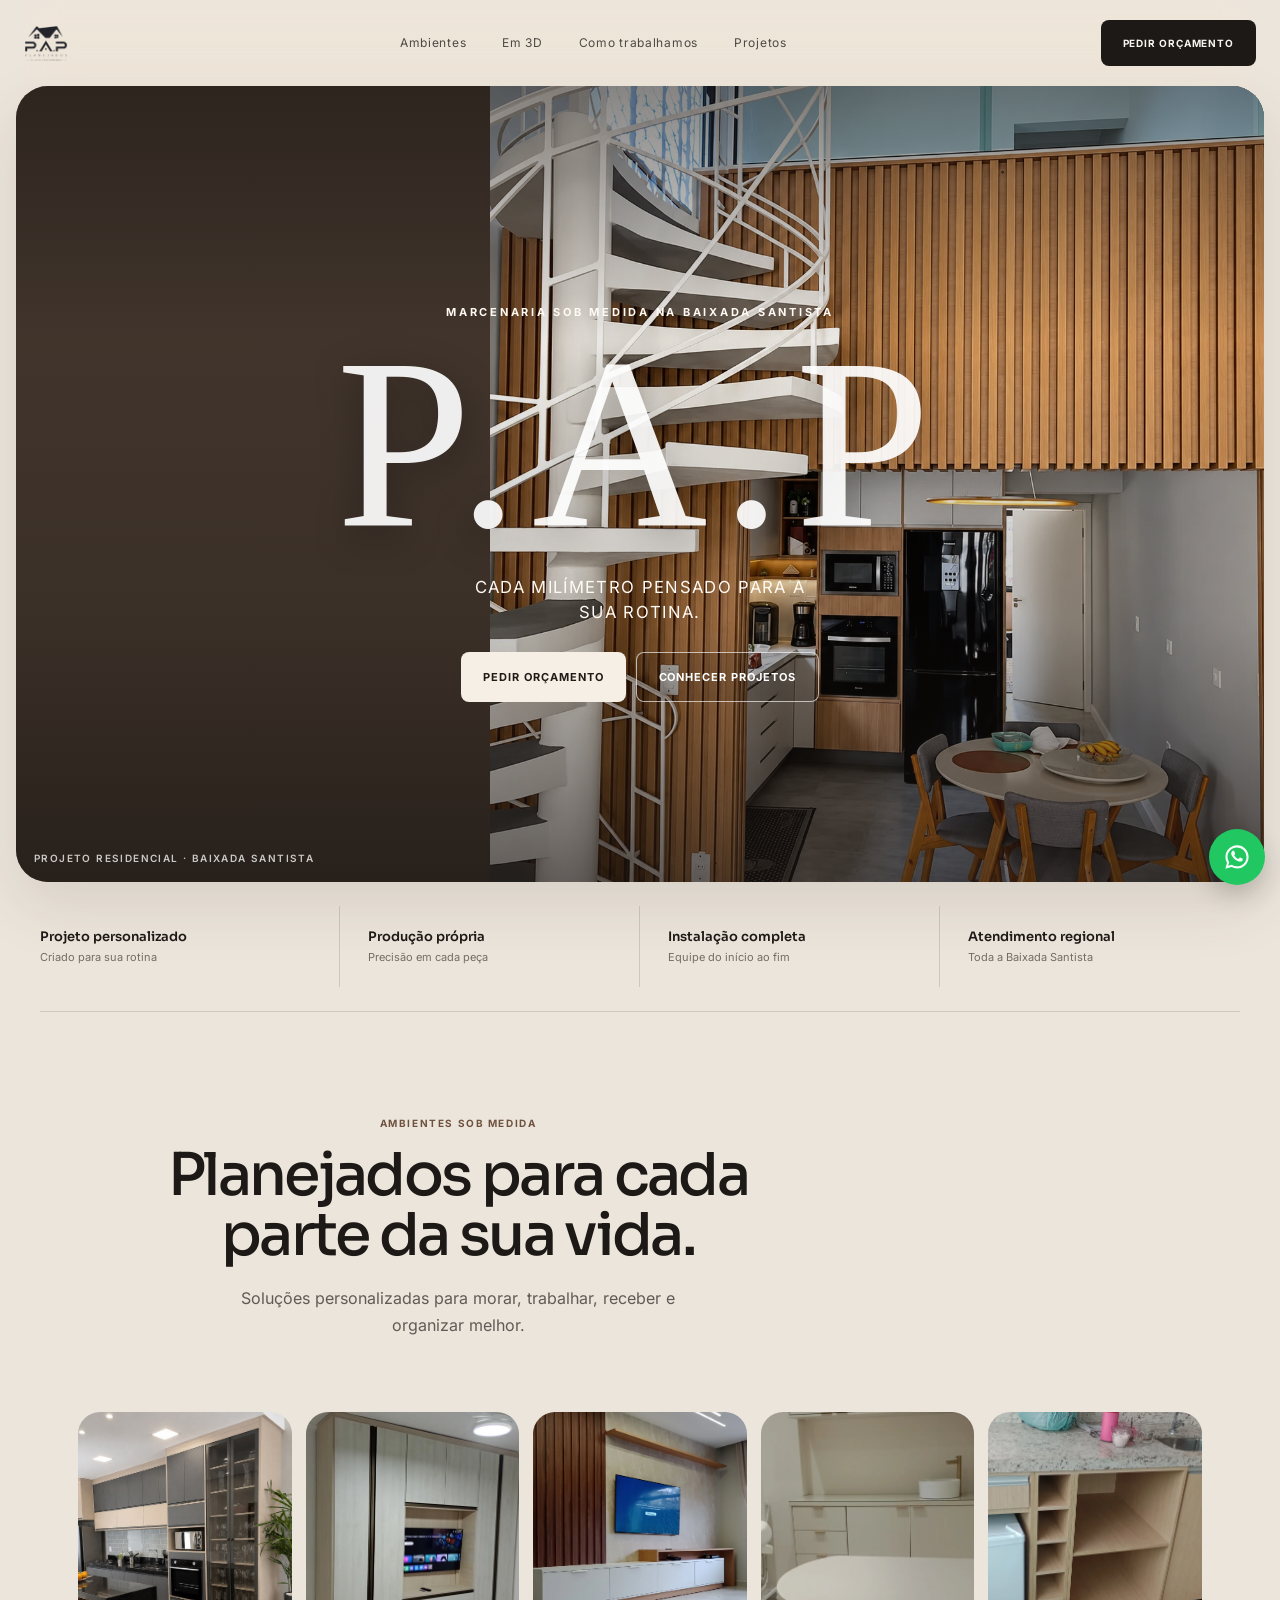
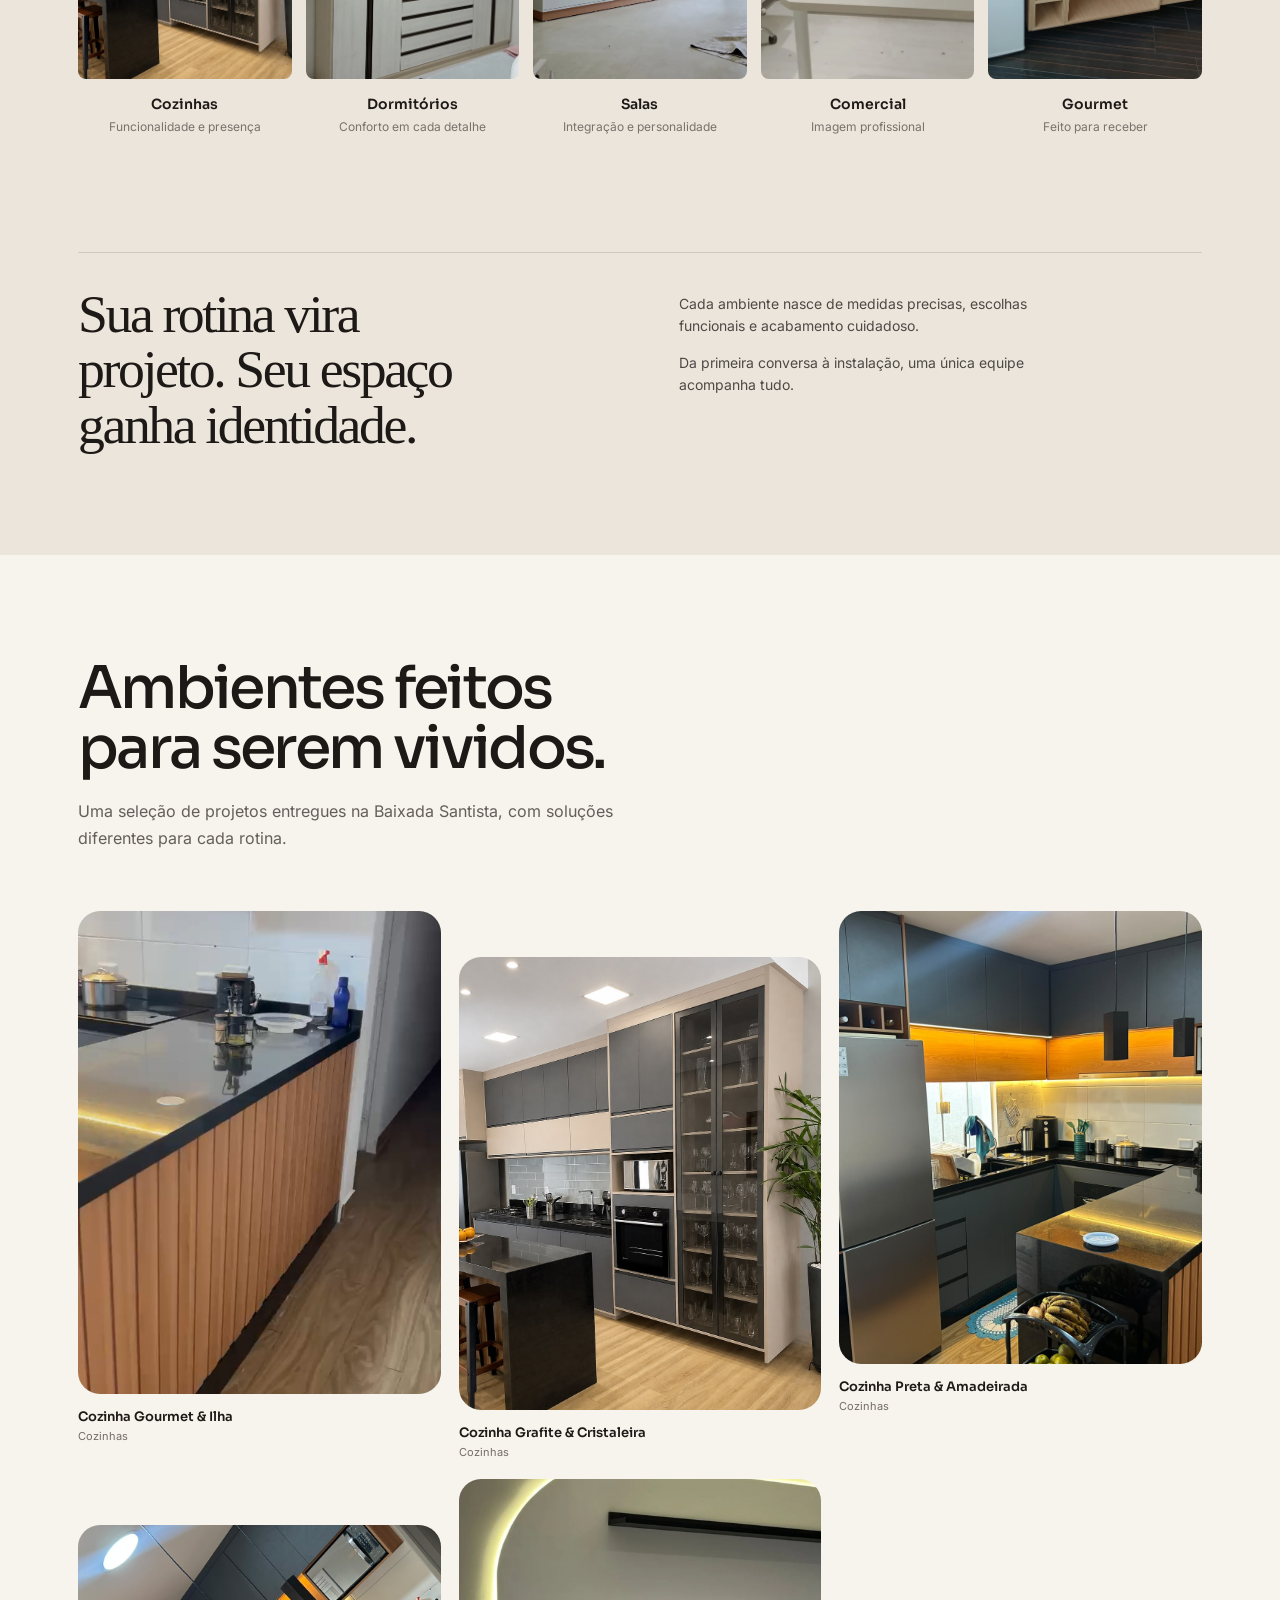
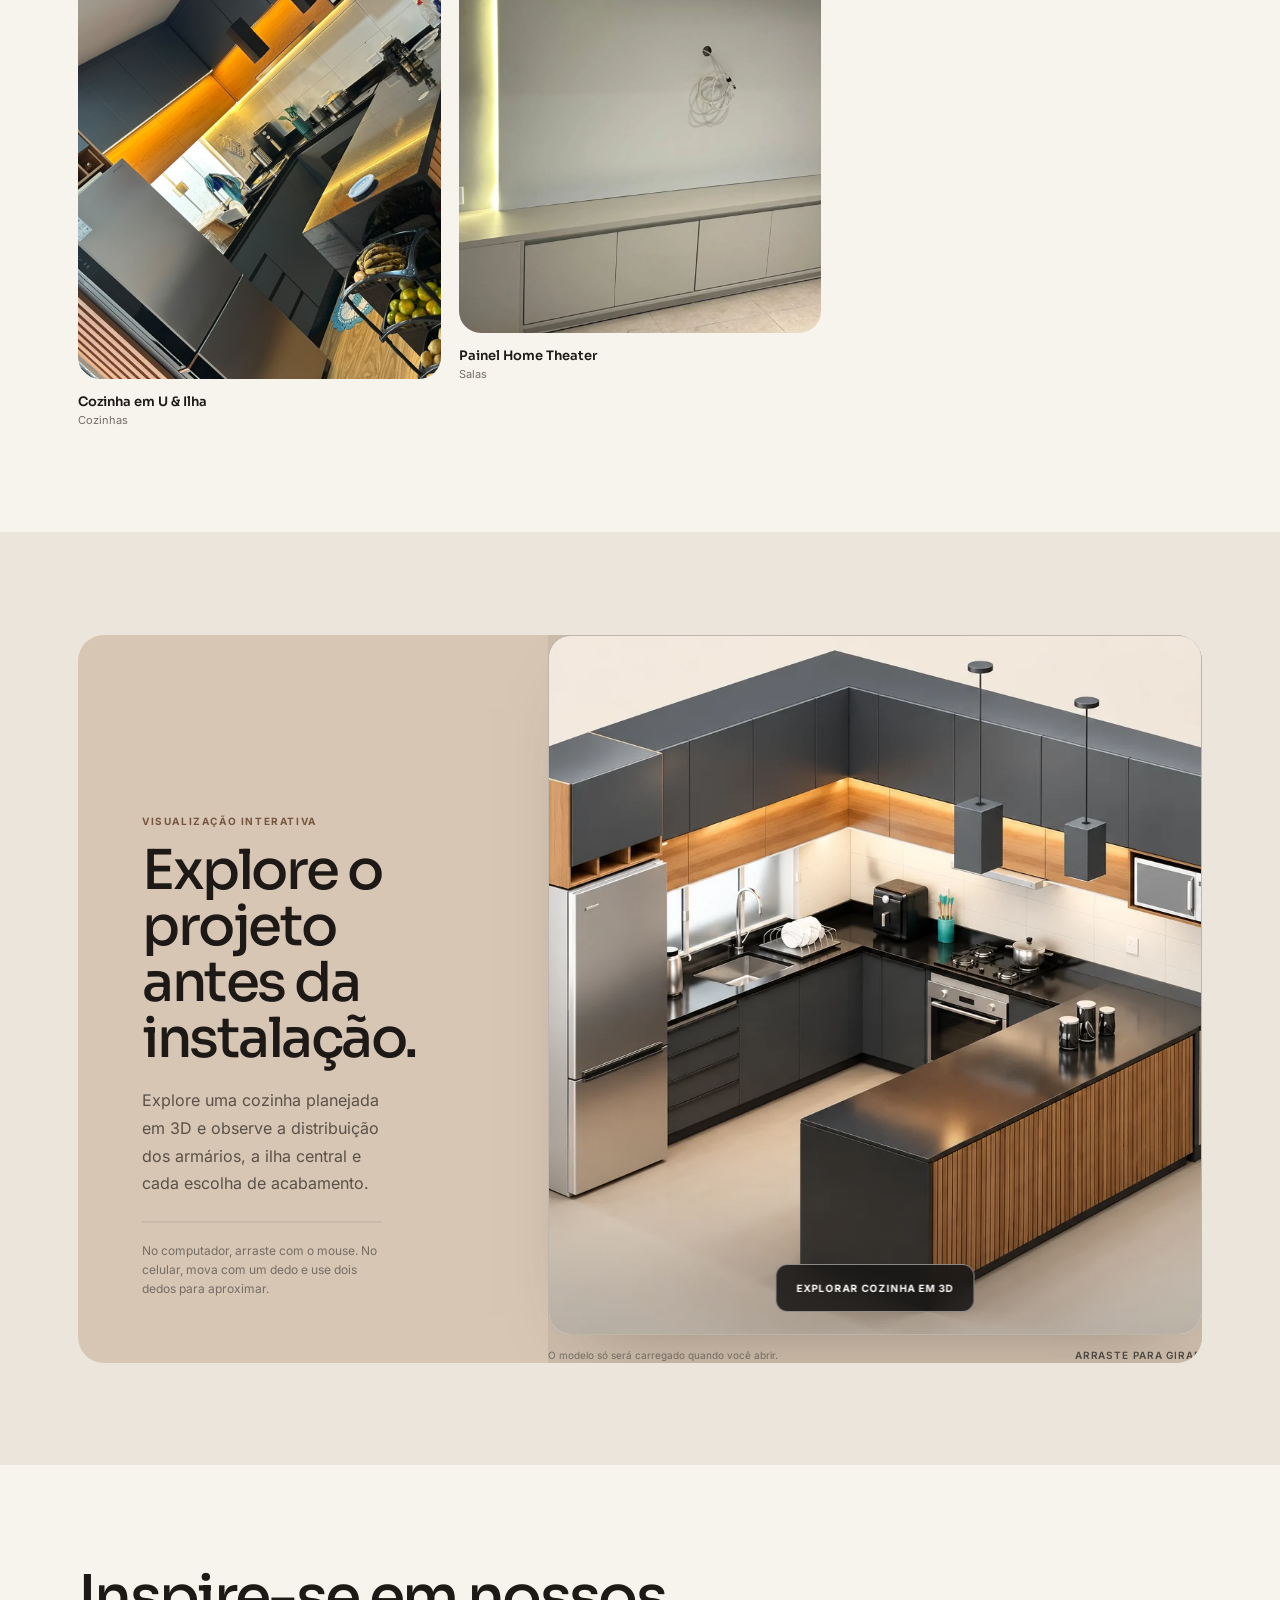
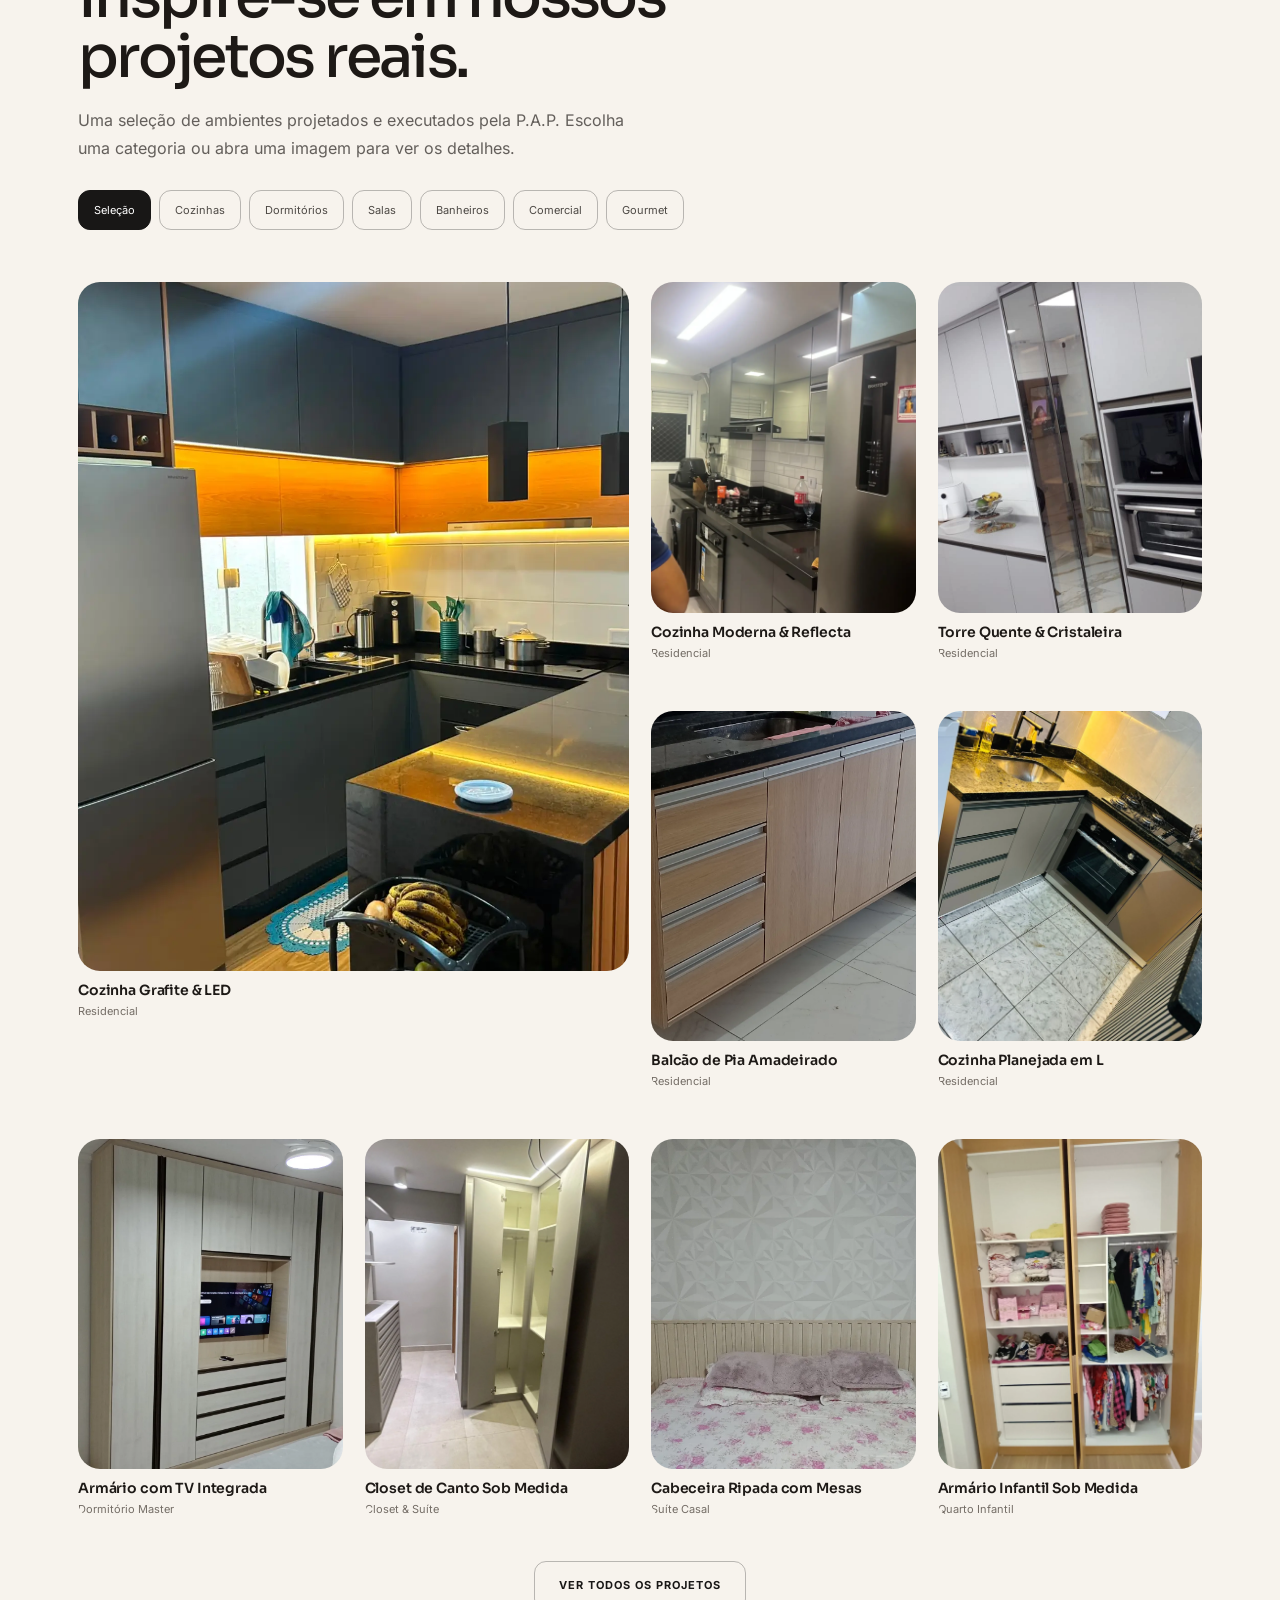
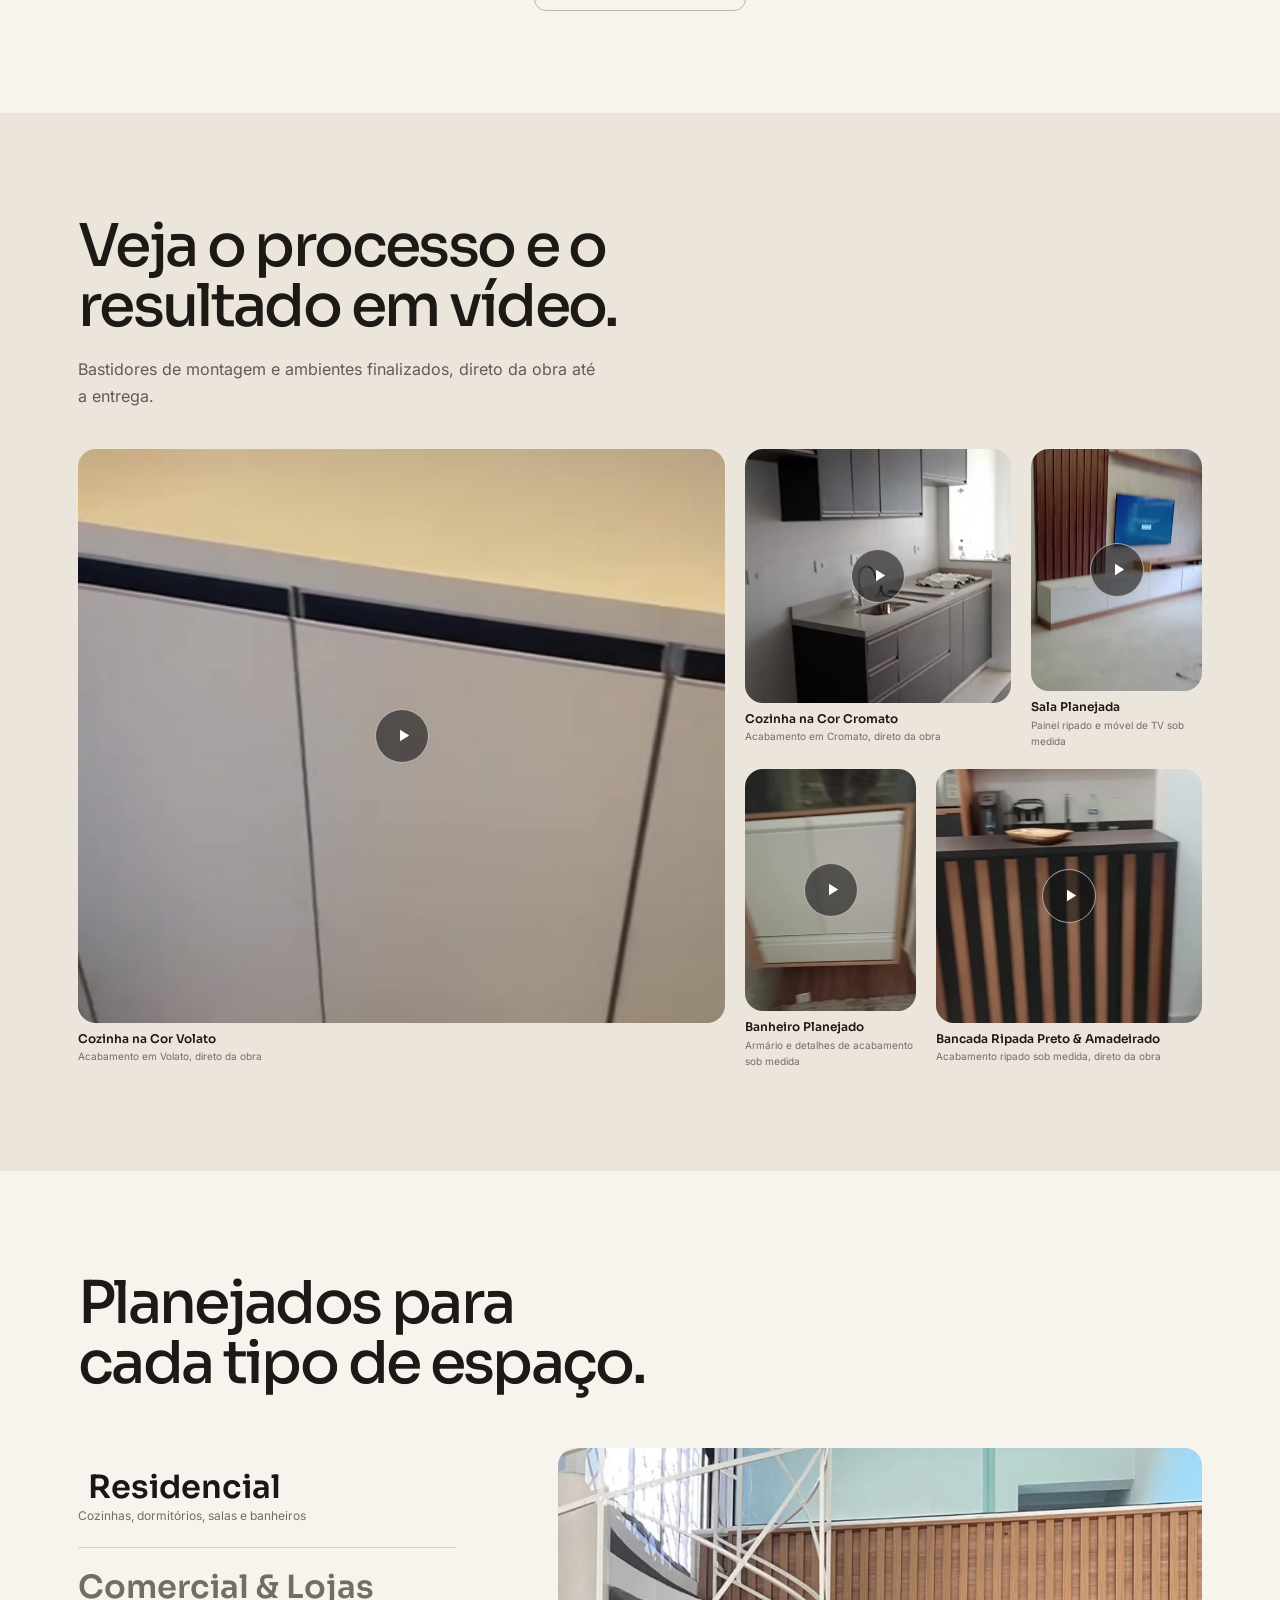
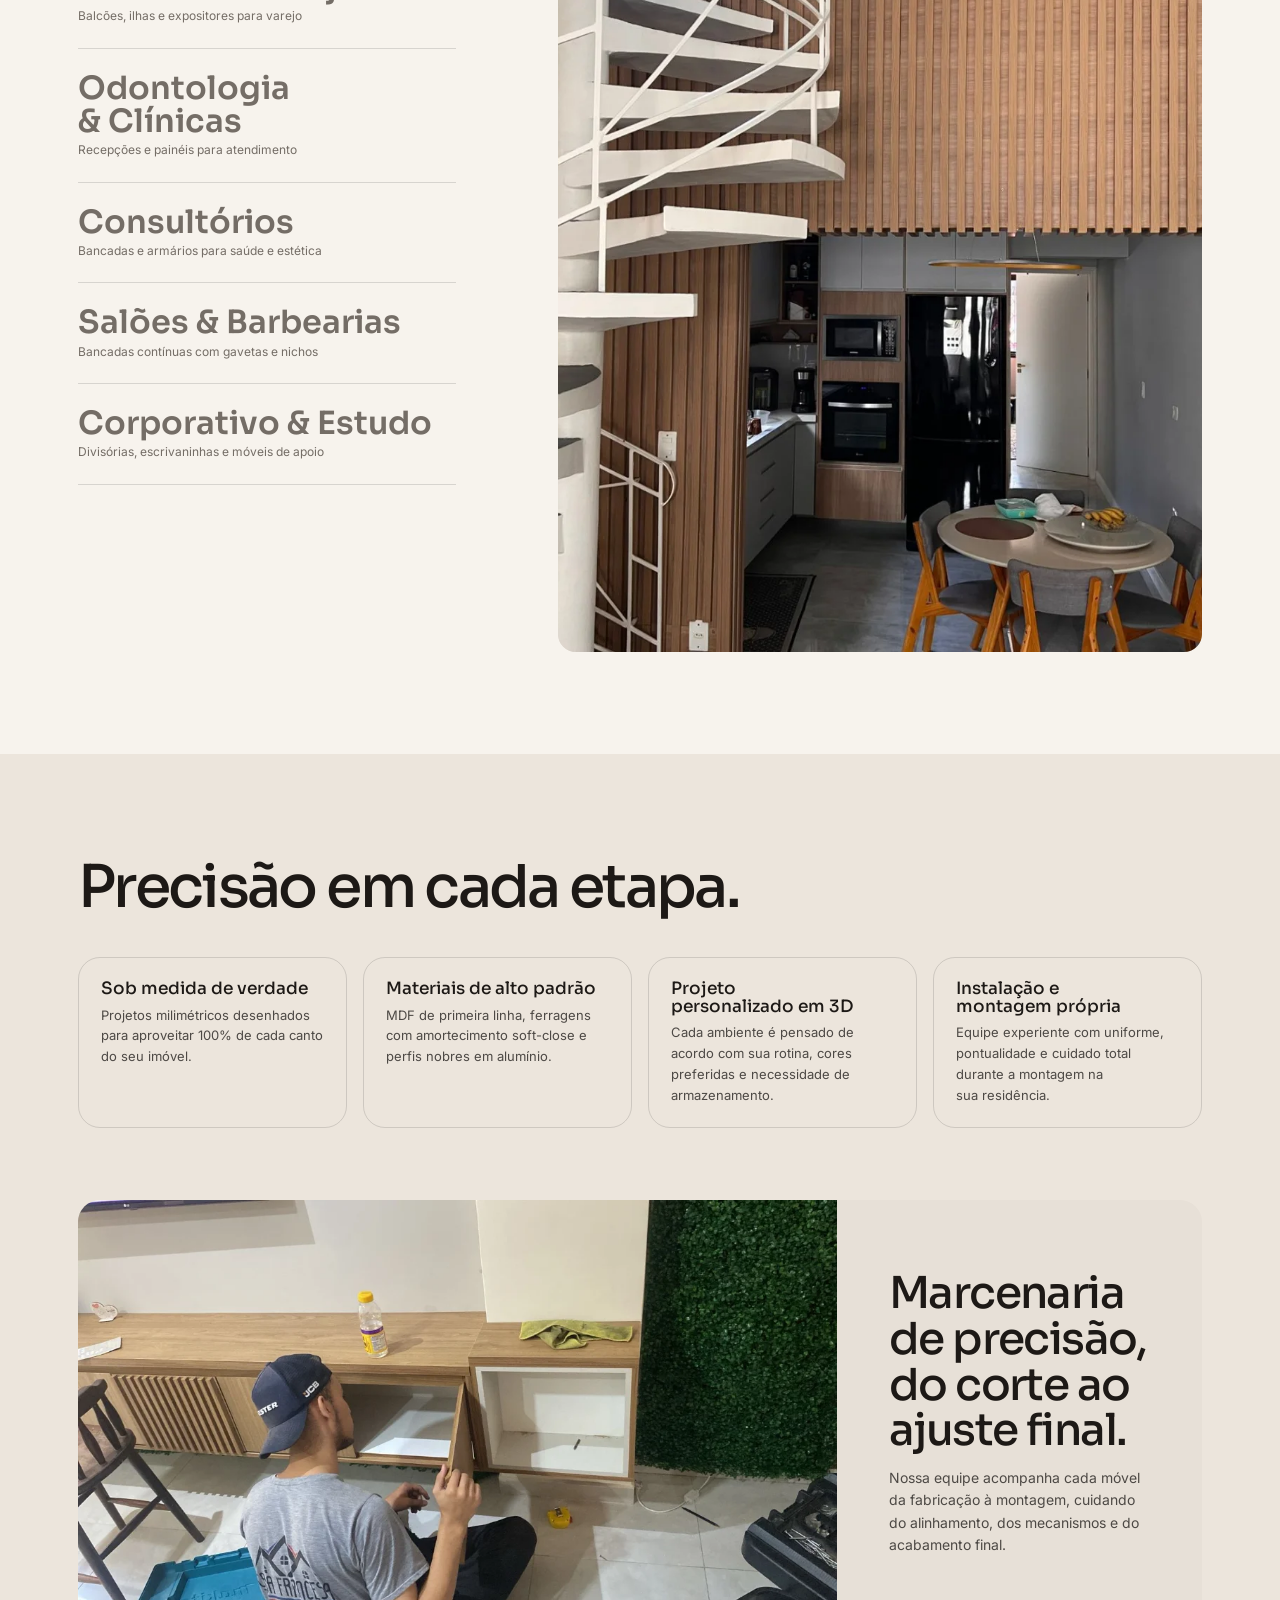
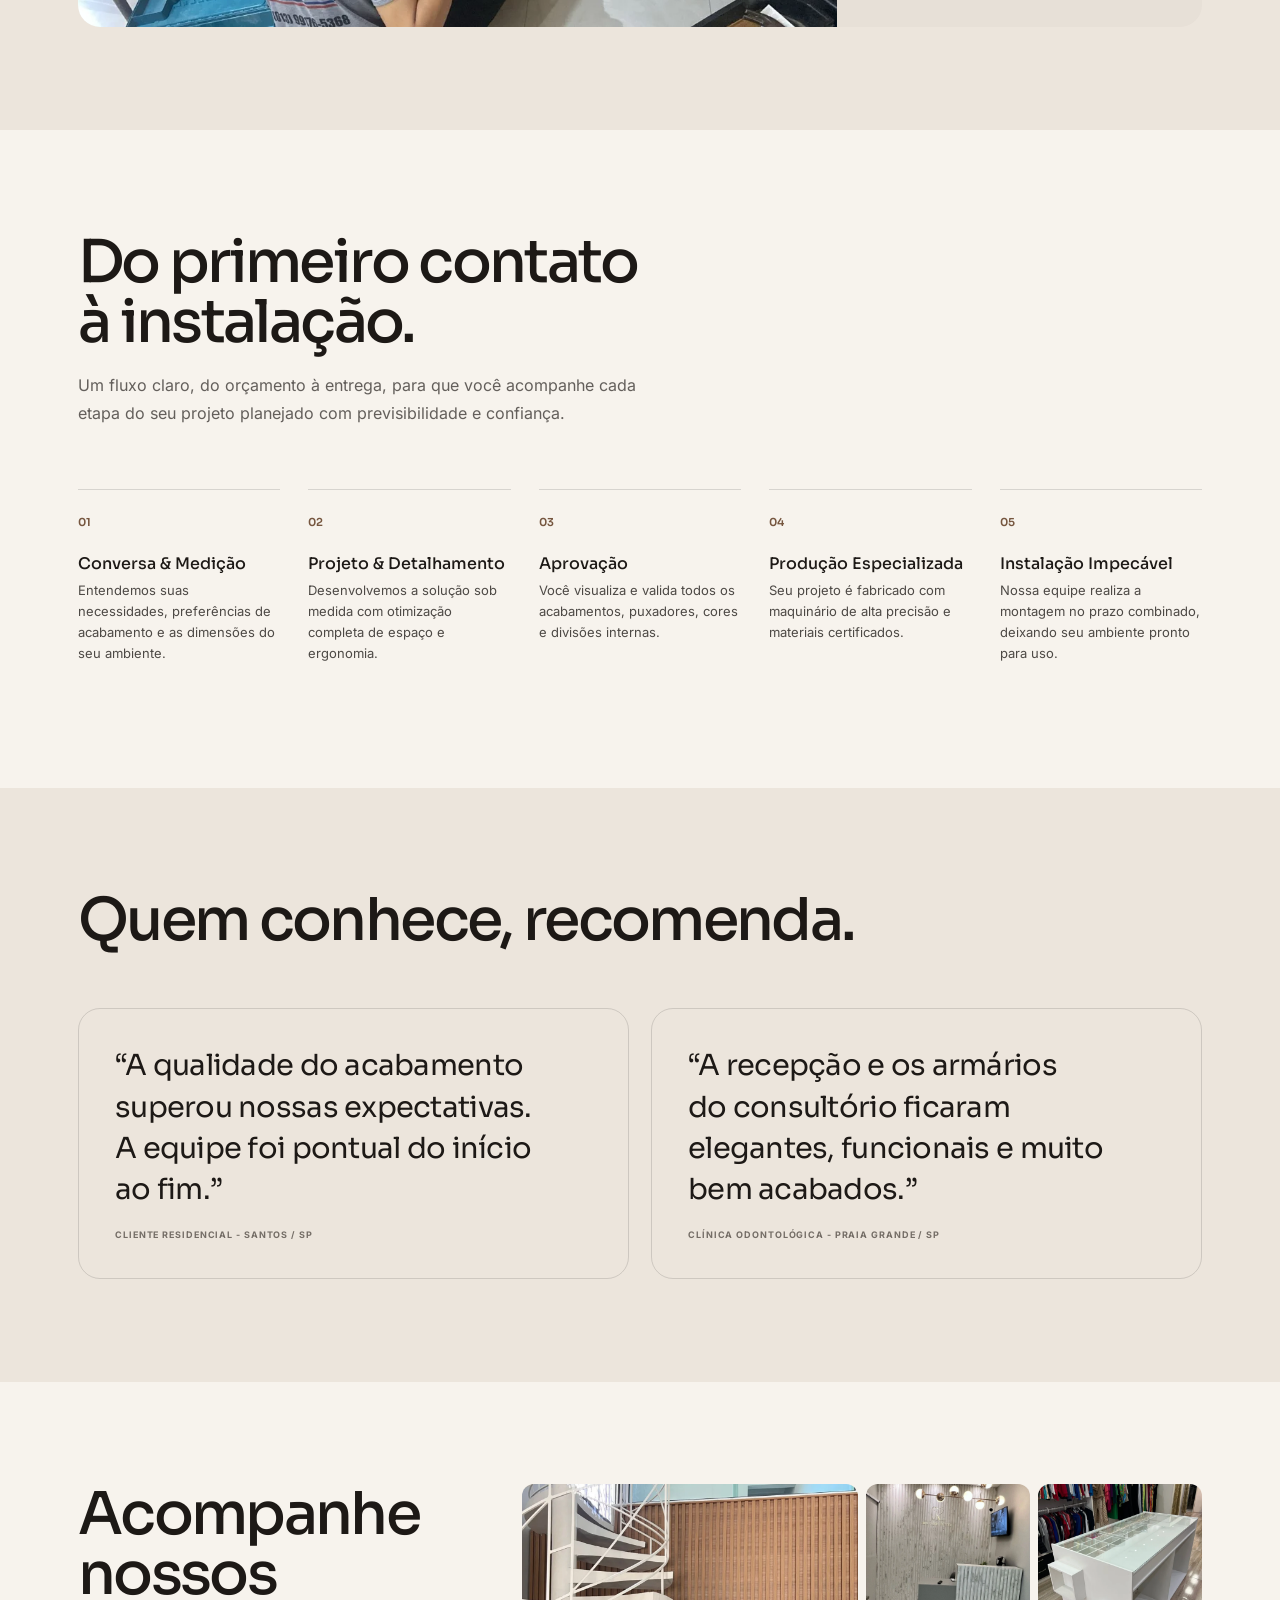
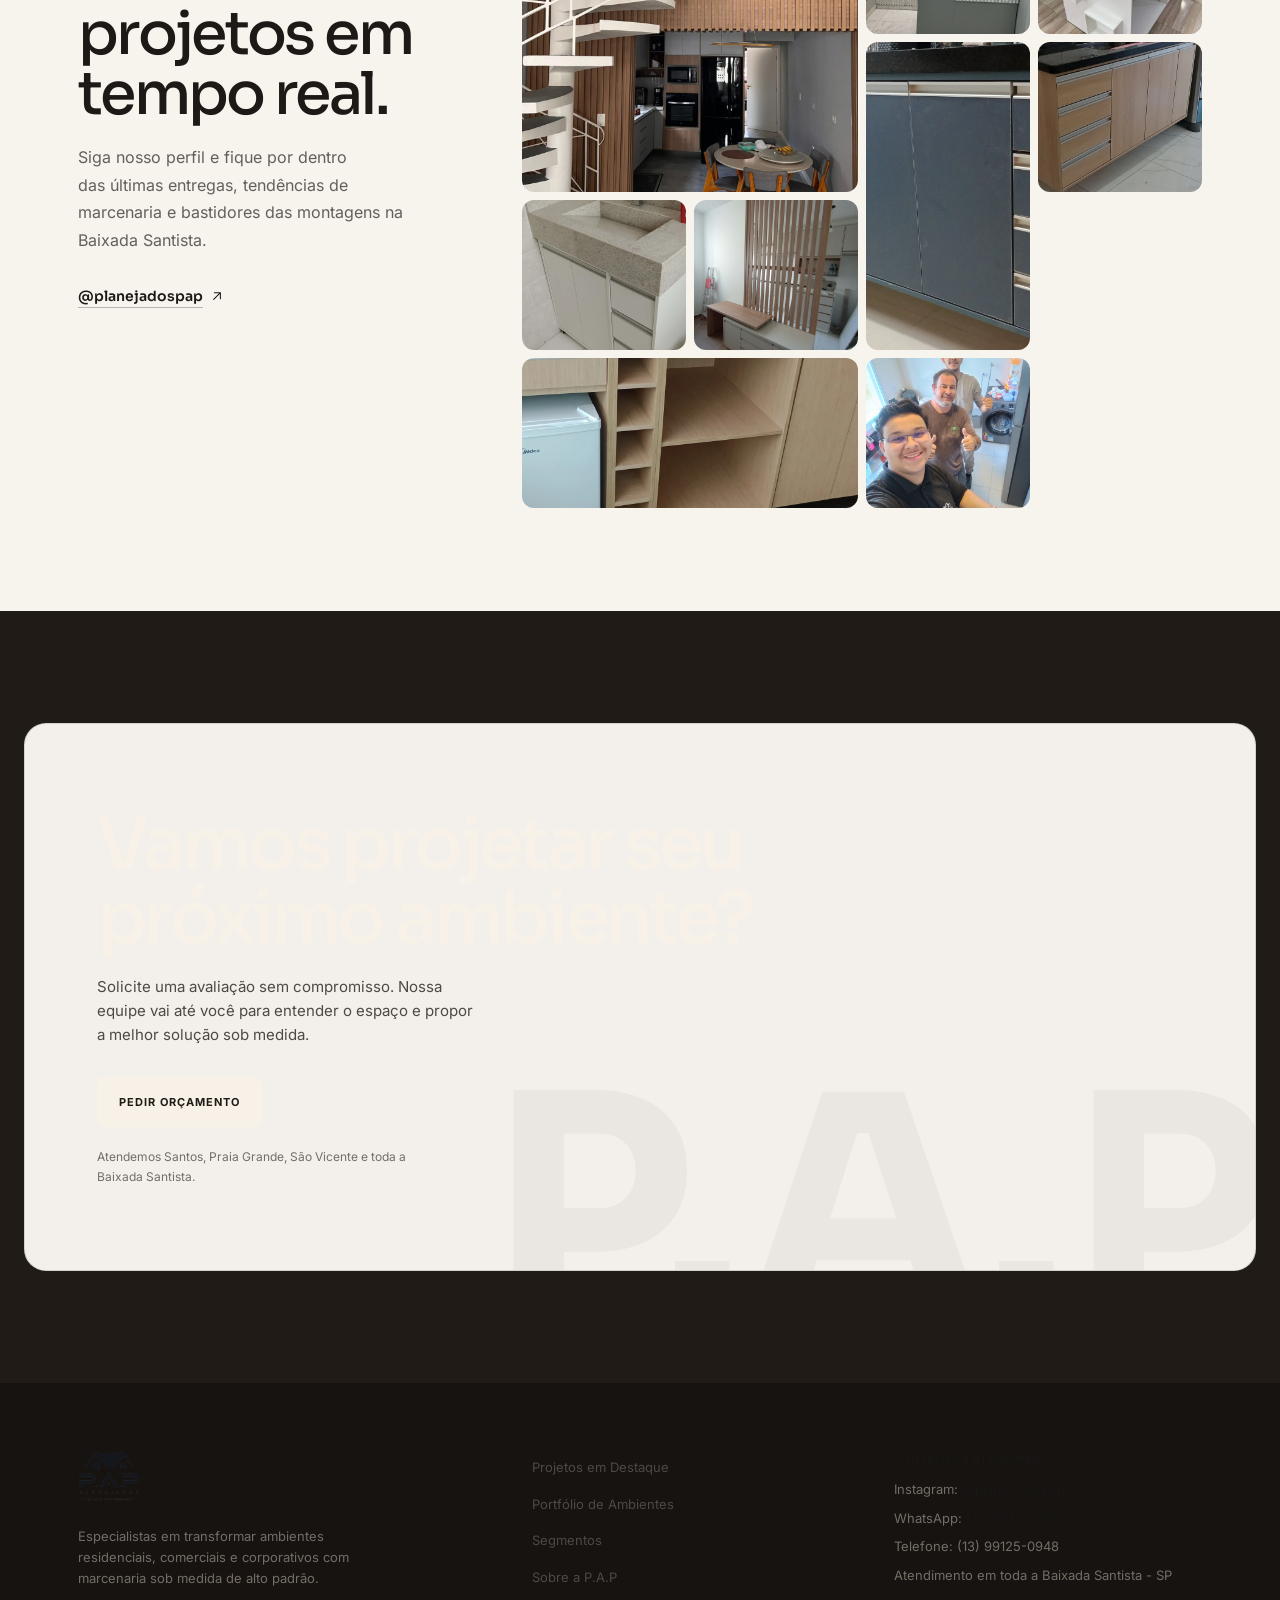
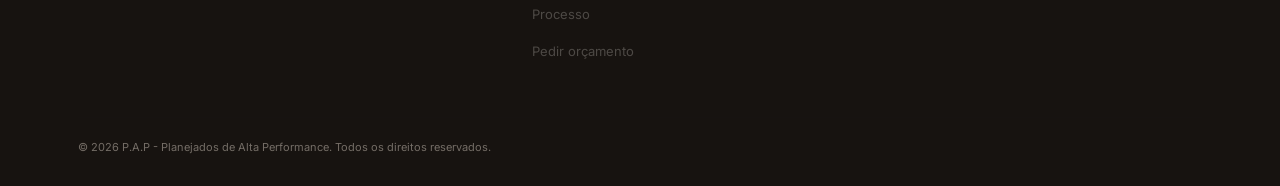
==== commit 853f0dae: "Use isometric 3D cover for kitchen model" ====
--- a/index.html
+++ b/index.html
@@ -271,7 +271,7 @@
         <model-viewer
           id="cozinha3d"
           src="/assets/3d/cozinha-planejada.glb"
-          poster="/assets/3d/cozinha-planejada-poster.webp"
+          poster="/assets/3d/cozinha-planejada-capa-3d.webp"
           alt="Modelo 3D interativo de uma cozinha planejada grafite com detalhes em madeira e ilha central ripada"
           loading="lazy"
           reveal="manual"
--- a/assets/css/talhe-inspired.css
+++ b/assets/css/talhe-inspired.css
@@ -142,6 +142,11 @@
 .projeto-3d-grid { border-radius: var(--pap-radius); overflow: hidden; background: #d7c6b4; }
 .projeto-3d-copy { padding: clamp(30px, 5vw, 72px); }
 .projeto-3d-stage { background: #cbbba9; }
+.projeto-3d-poster {
+  background:
+    linear-gradient(0deg, rgba(18, 15, 13, .24), transparent 48%),
+    url('/assets/3d/cozinha-planejada-capa-3d.webp') center / cover no-repeat !important;
+}
 .portfolio-grid .pitem,
 .vframe,
 .seg-preview,
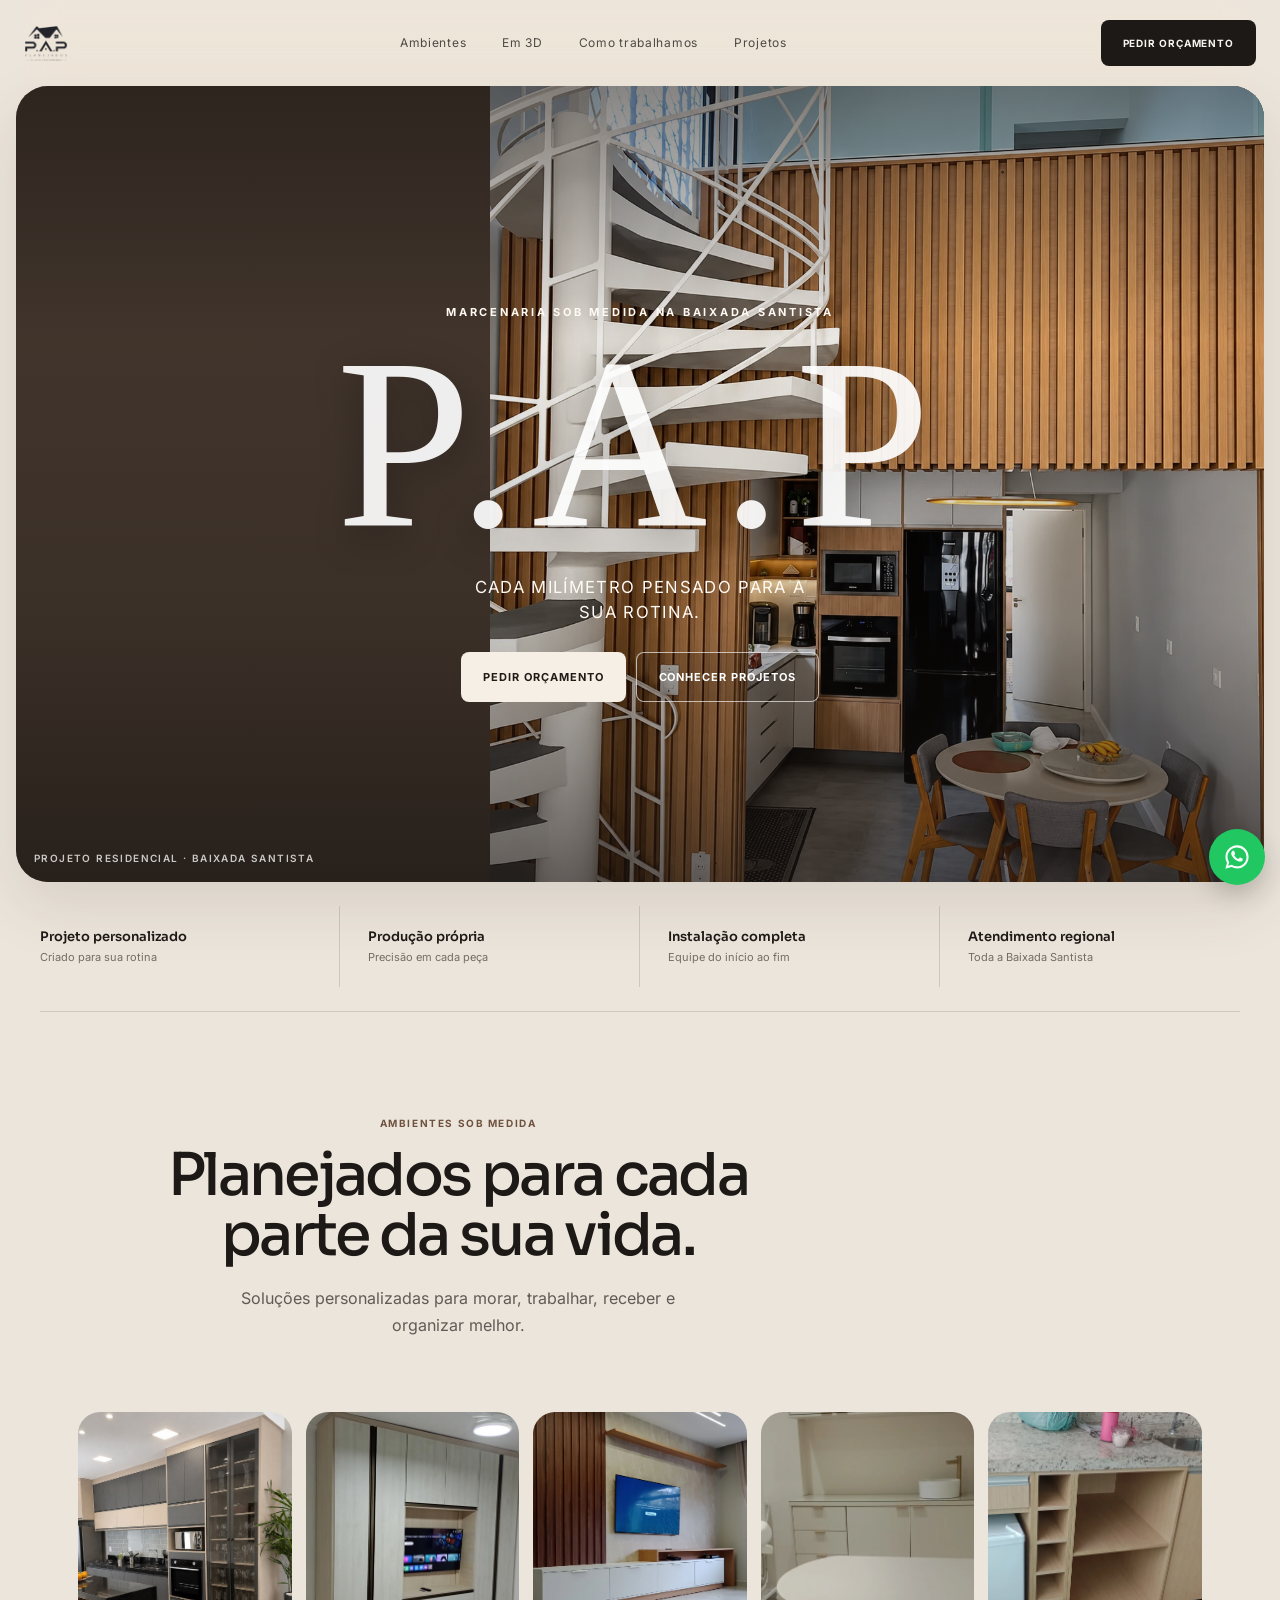
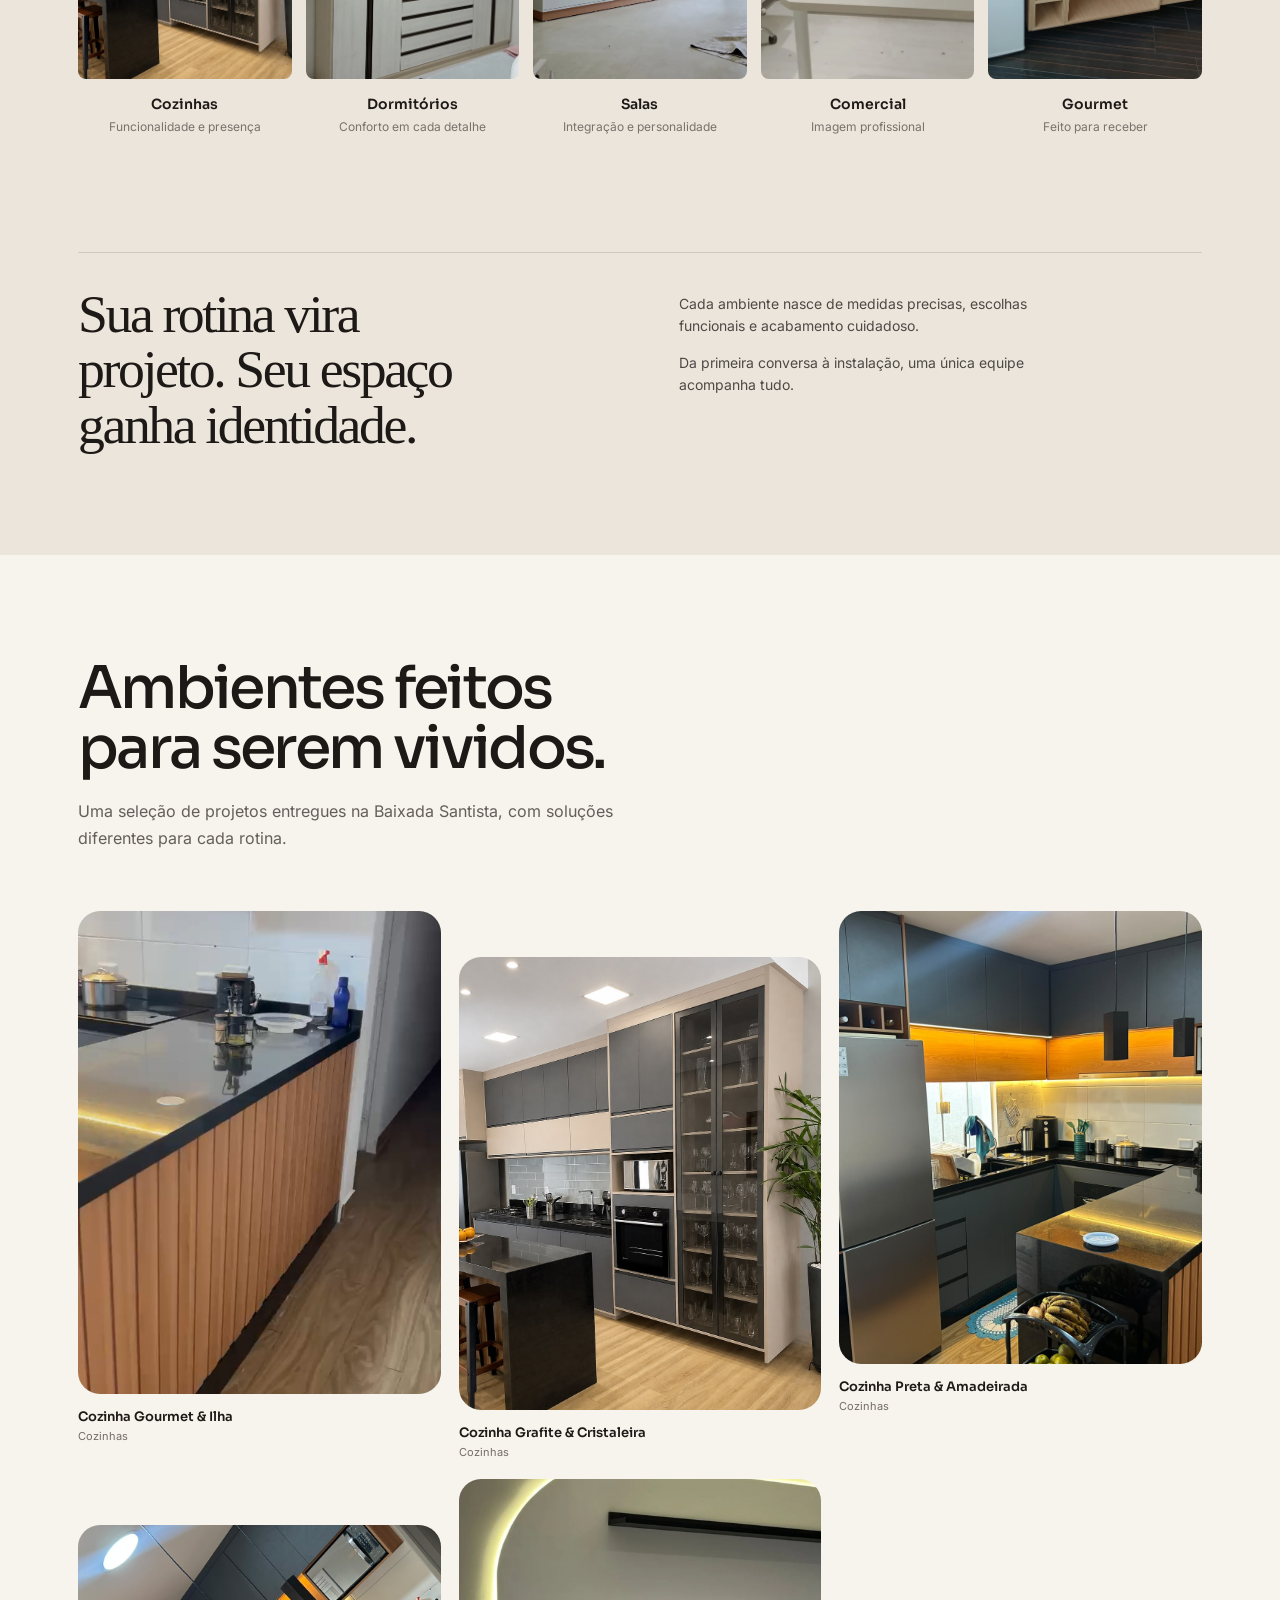
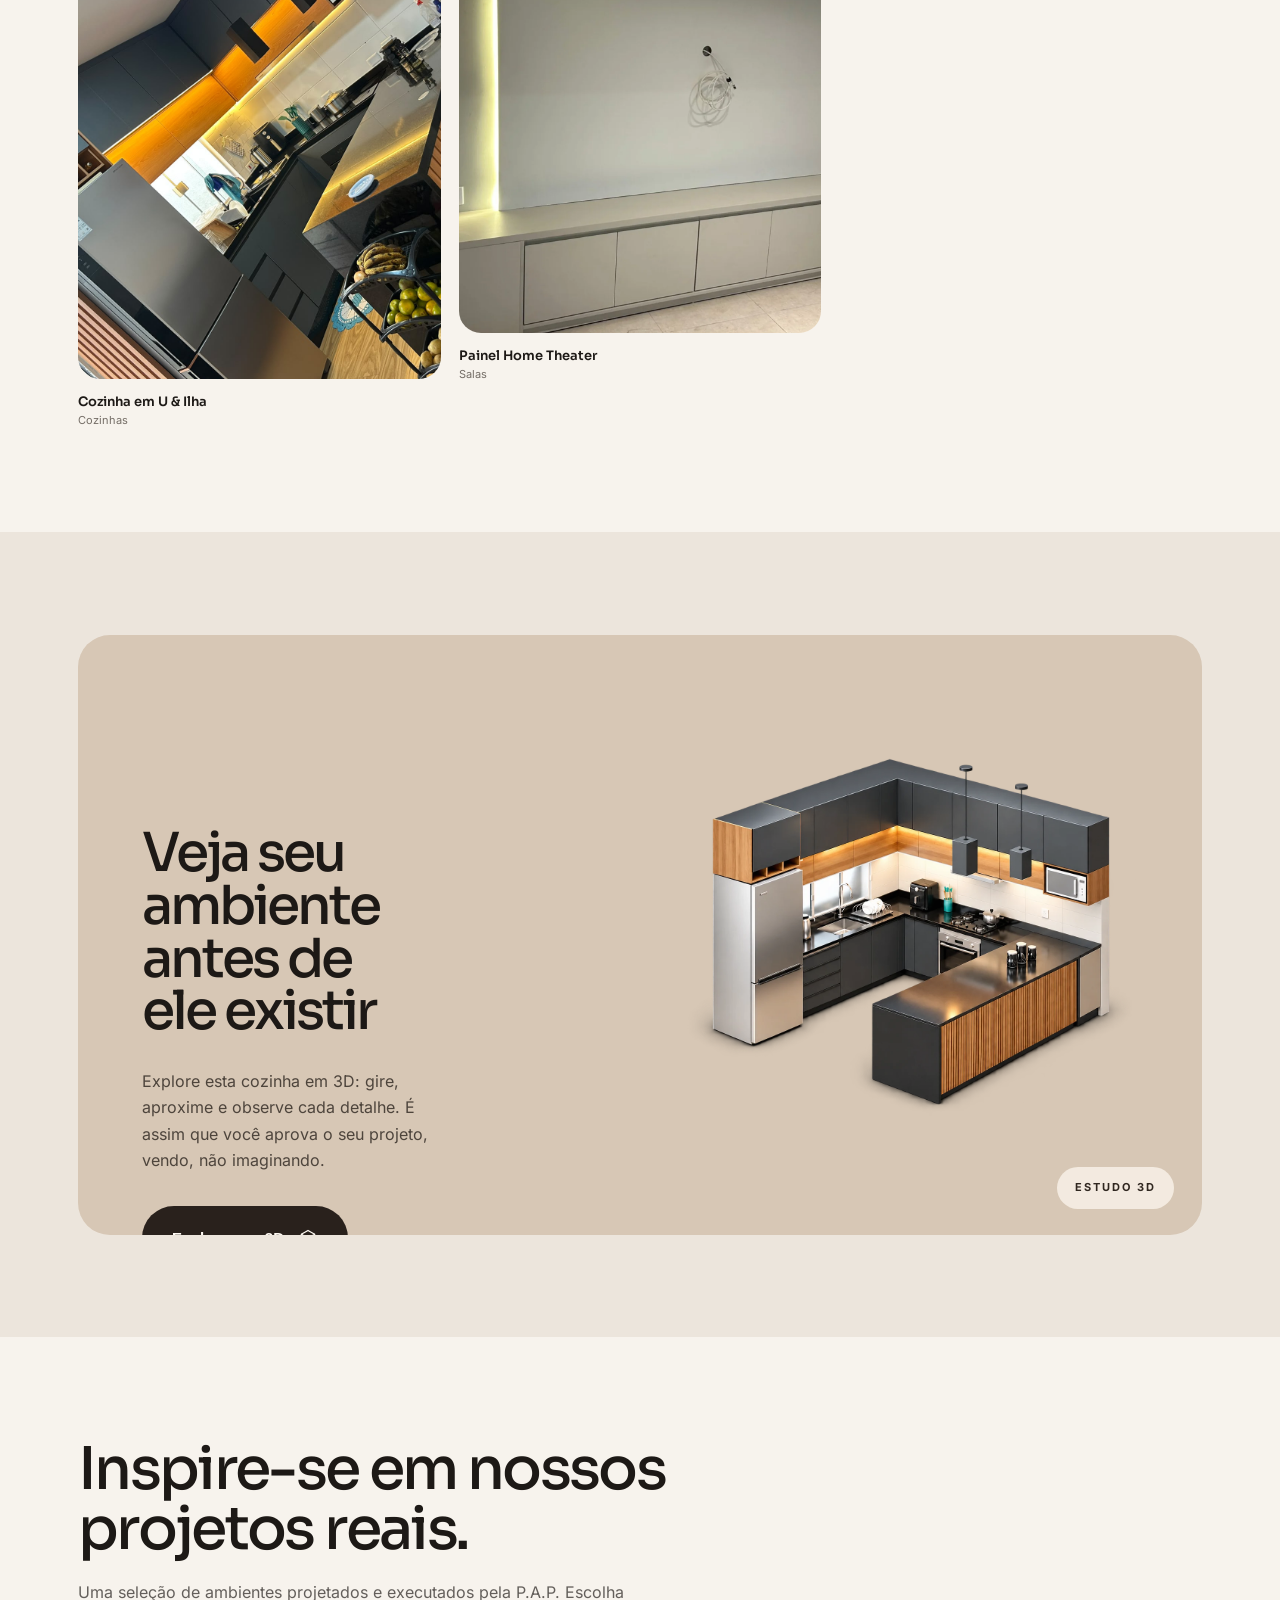
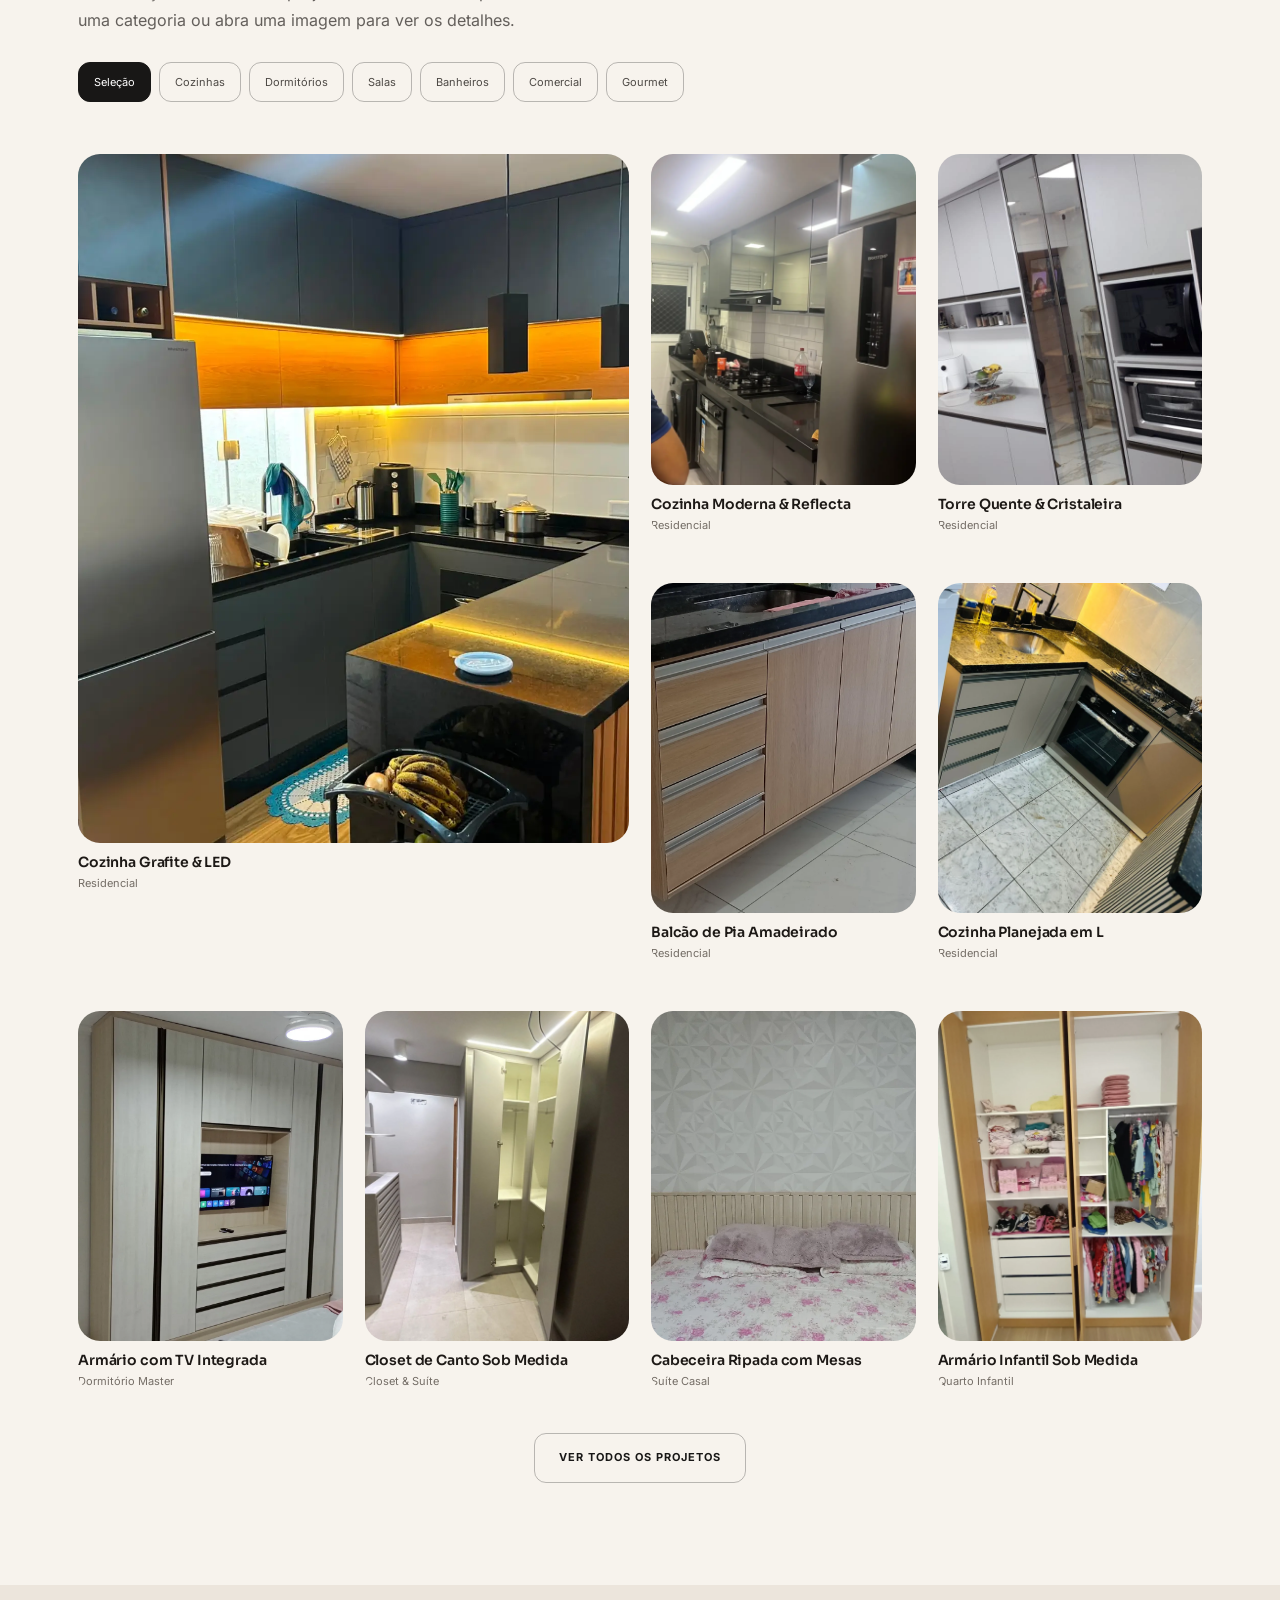
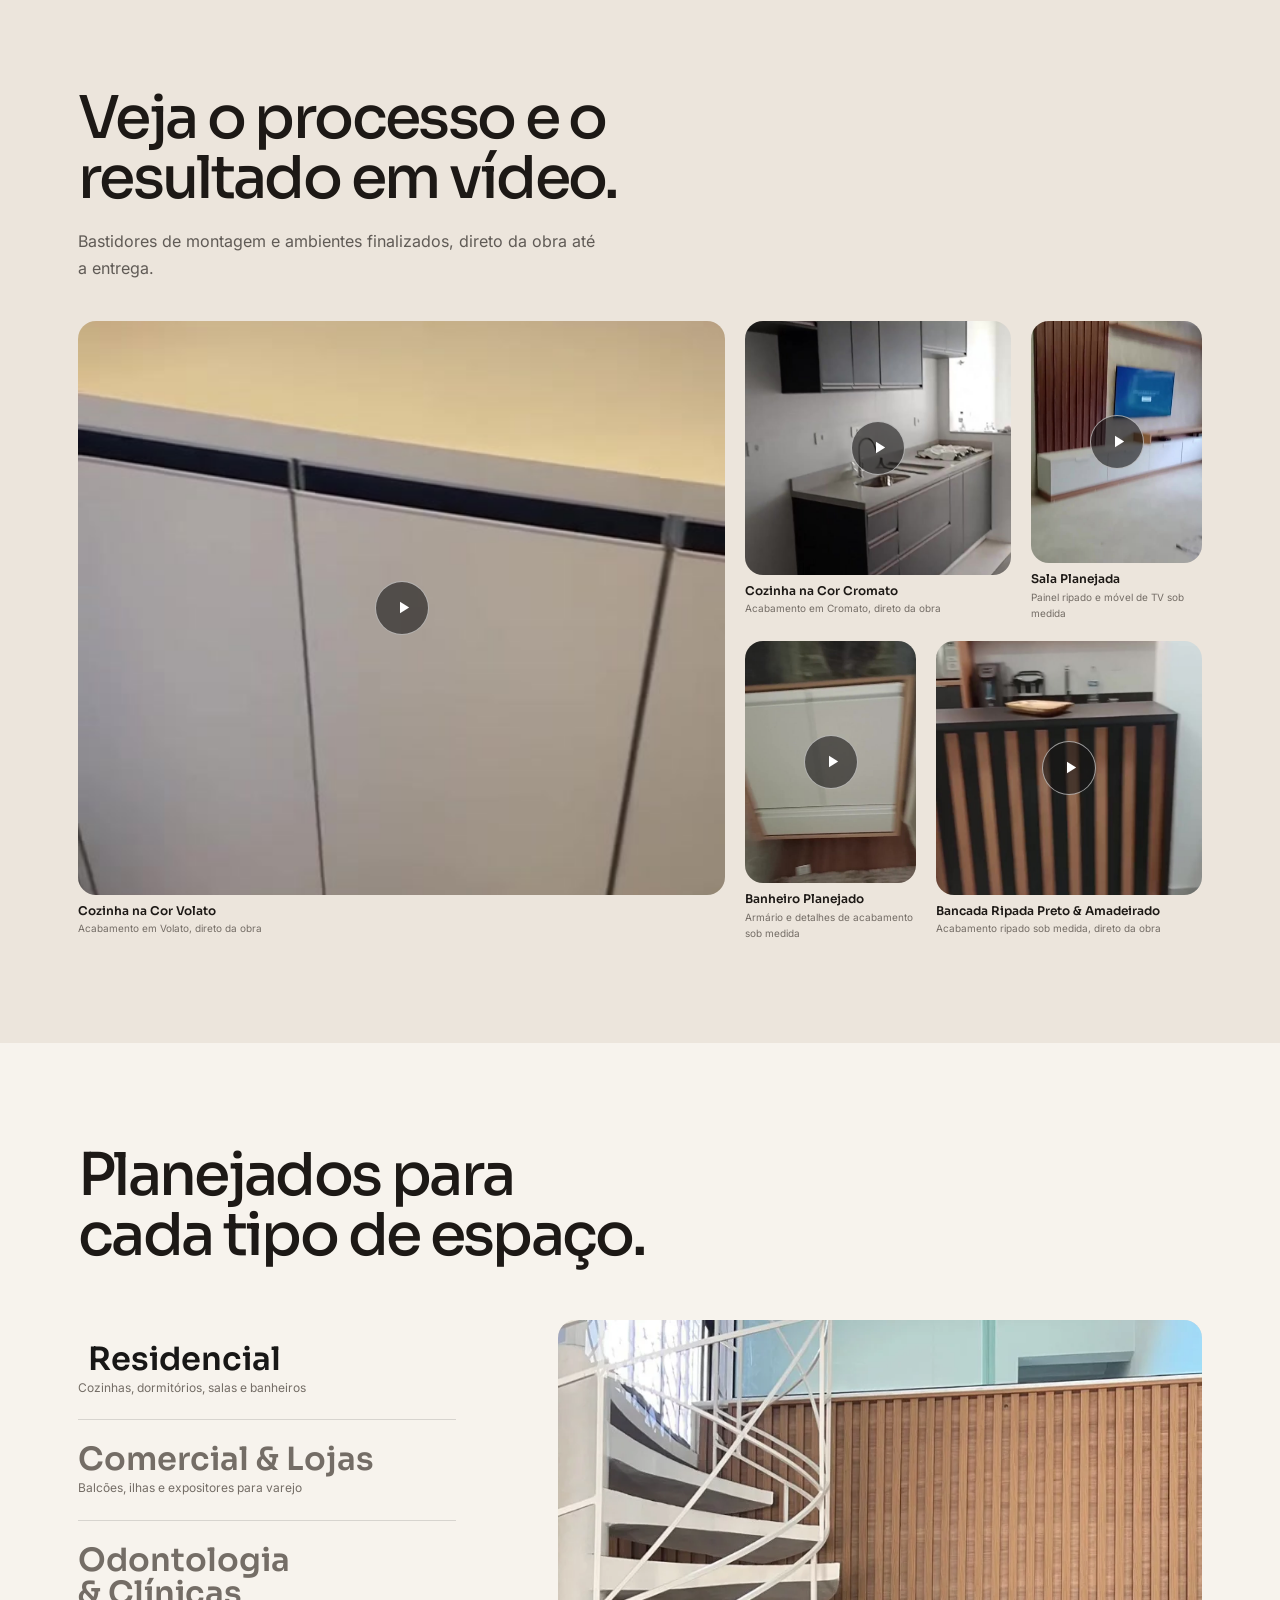
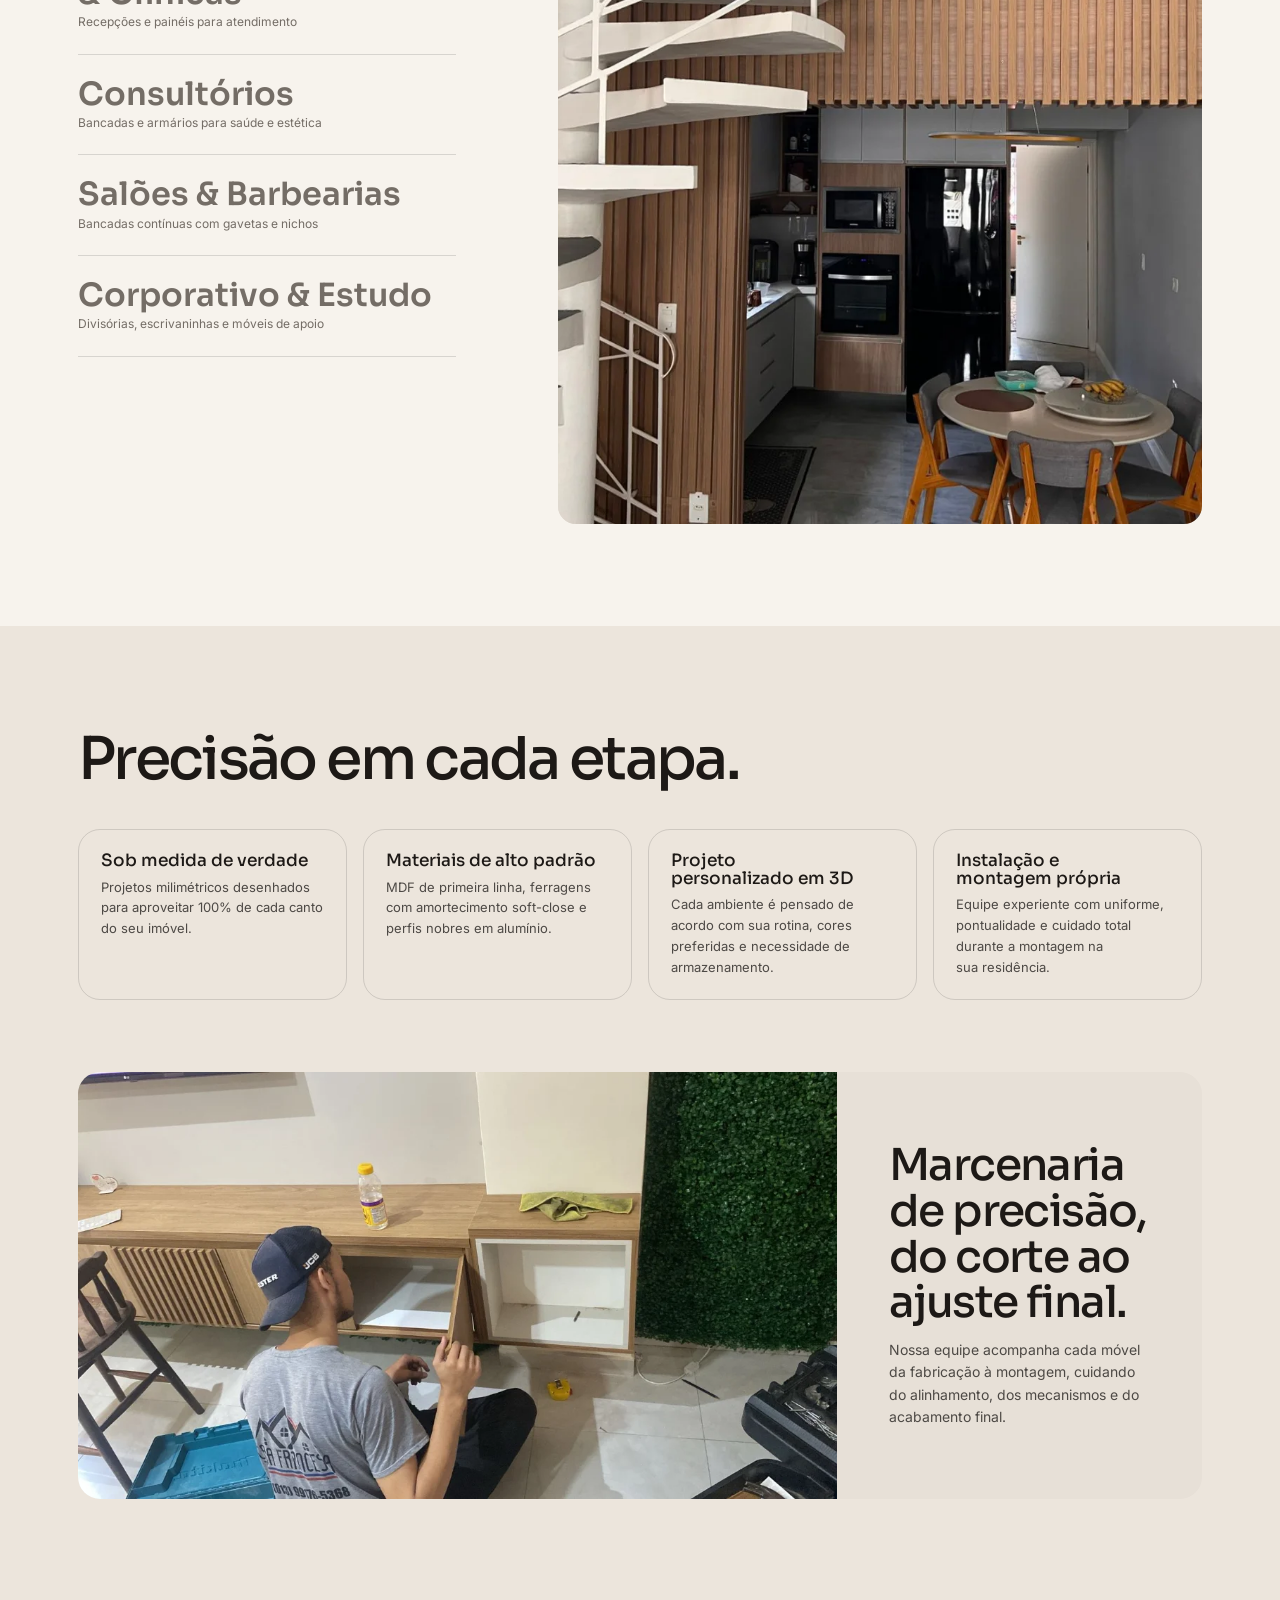
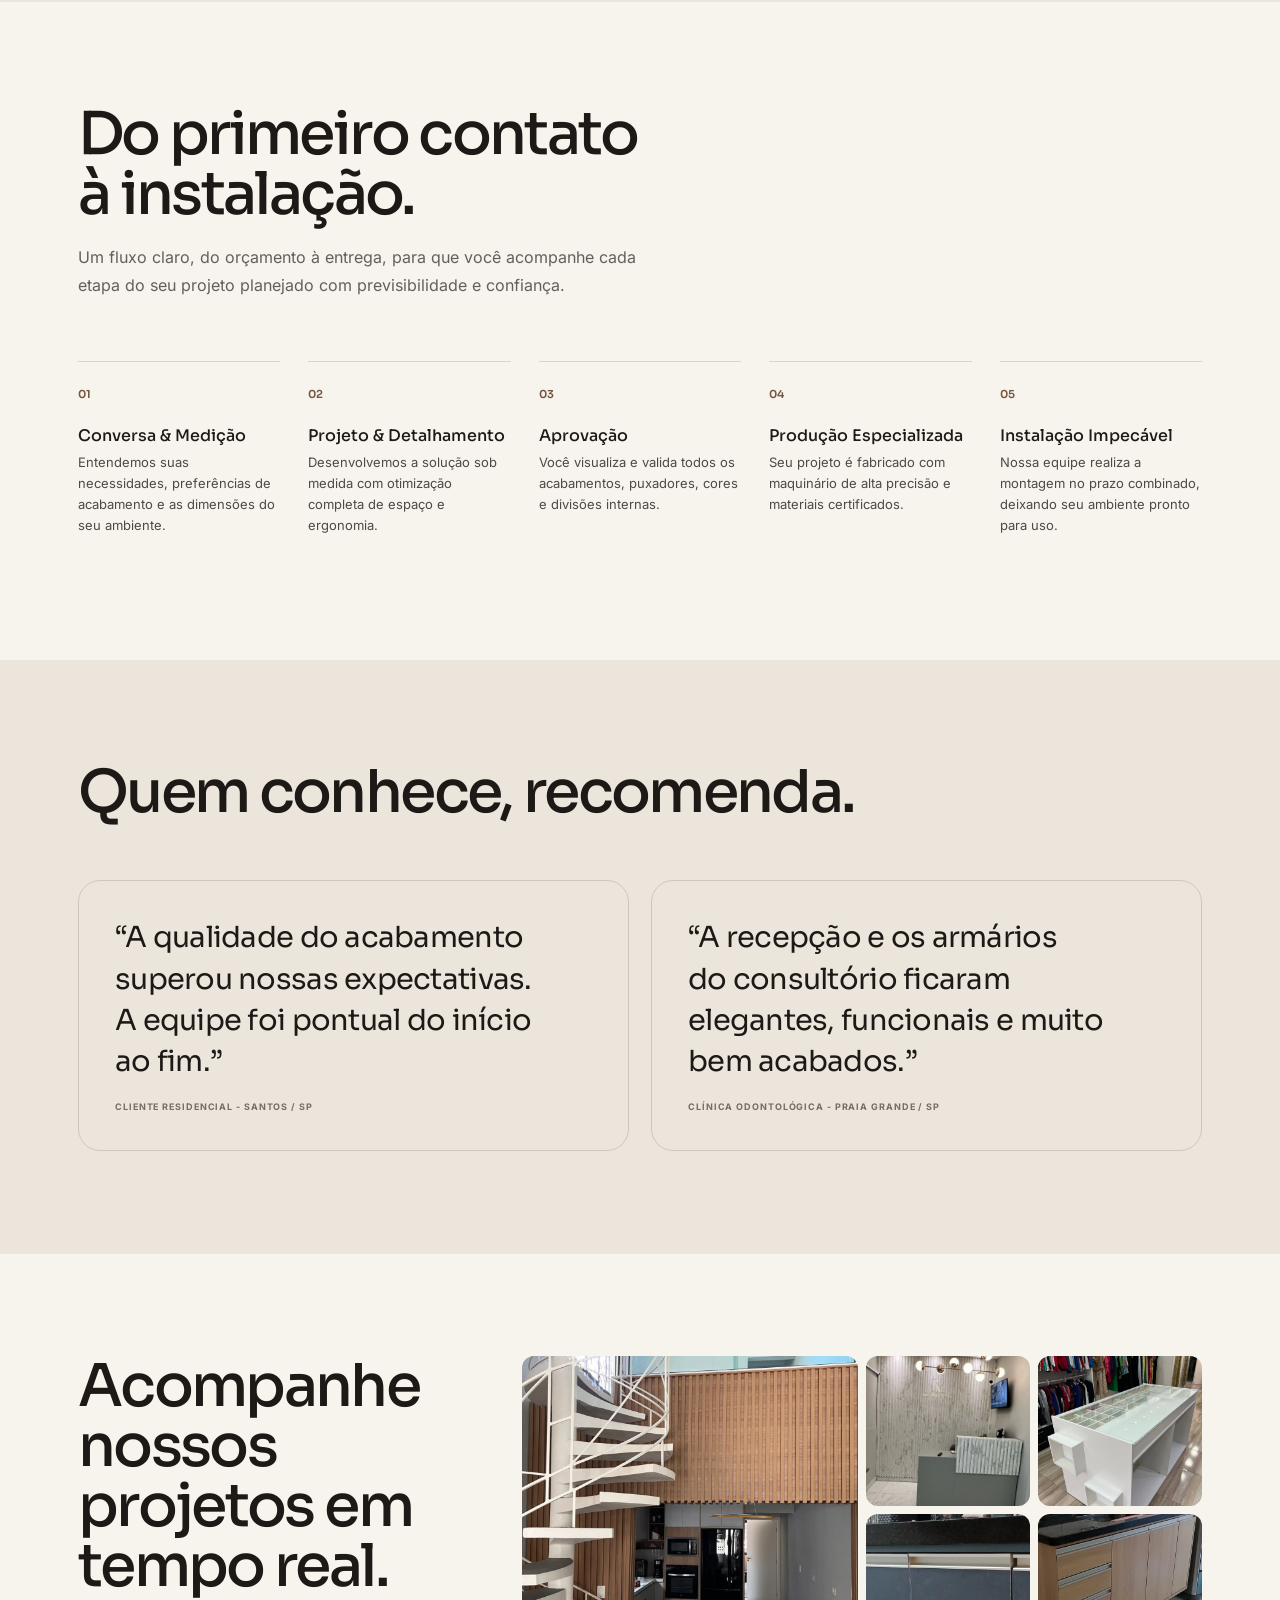
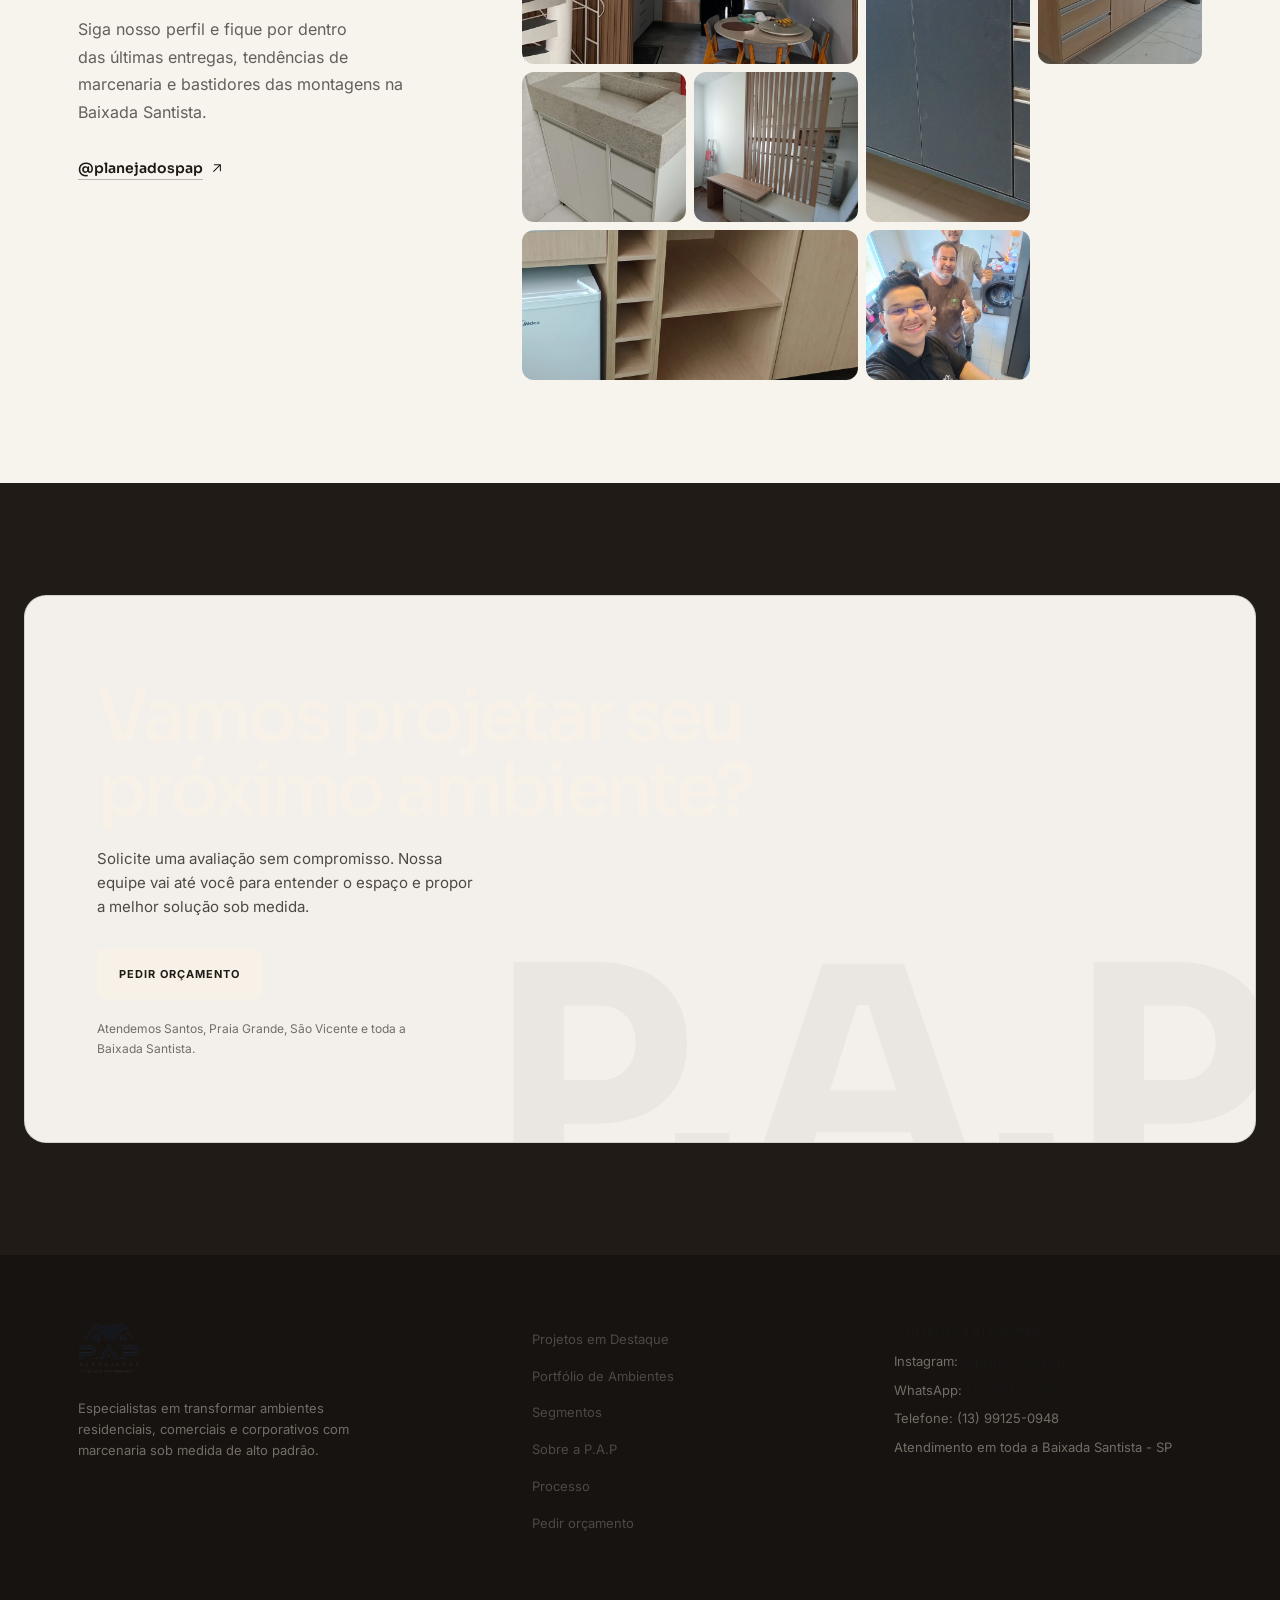
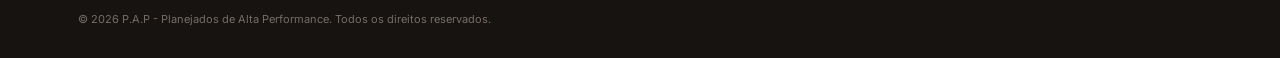
==== commit 83221882: "Match 3D section to mobile reference" ====
--- a/index.html
+++ b/index.html
@@ -47,7 +47,7 @@
 <link rel="preload" href="/assets/fonts/inter-latin-variable.woff2" as="font" type="font/woff2" crossorigin>
 <link rel="preload" href="/assets/fonts/sora-latin-variable.woff2" as="font" type="font/woff2" crossorigin>
 <link rel="stylesheet" href="/assets/css/styles.css">
-<link rel="stylesheet" href="/assets/css/talhe-inspired.css">
+<link rel="stylesheet" href="/assets/css/talhe-inspired.css?v=20261010-3d-card-2">
 <script>document.documentElement.classList.add('js')</script>
 </head>
 <body>
@@ -61,6 +61,7 @@
   <symbol id="icon-close" viewBox="0 0 24 24"><path d="M6 6l12 12M18 6 6 18"/></symbol>
   <symbol id="icon-instagram" viewBox="0 0 24 24"><rect x="3" y="3" width="18" height="18" rx="5"/><circle cx="12" cy="12" r="4"/><circle cx="17.4" cy="6.6" r="1" fill="currentColor" stroke="none"/></symbol>
   <symbol id="icon-play" viewBox="0 0 24 24"><path d="M8 5.5v13l10.5-6.5z" fill="currentColor" stroke="none"/></symbol>
+  <symbol id="icon-cube" viewBox="0 0 24 24"><path d="m12 3 8 4.5v9L12 21l-8-4.5v-9L12 3Zm0 9 8-4.5M12 12 4 7.5M12 12v9"/></symbol>
 </svg>
 <!-- ================= HEADER ================= -->
 <header id="siteHeader">
@@ -261,17 +262,19 @@
   <div class="wrap">
     <div class="projeto-3d-grid">
       <div class="projeto-3d-copy reveal">
-        <p class="projeto-3d-label">VISUALIZAÇÃO INTERATIVA</p>
-        <h2 class="sec-title">Explore o projeto antes da instalação.</h2>
-        <p class="sec-body">Explore uma cozinha planejada em 3D e observe a distribuição dos armários, a ilha central e cada escolha de acabamento.</p>
-        <p class="projeto-3d-nota">No computador, arraste com o mouse. No celular, mova com um dedo e use dois dedos para aproximar.</p>
+        <h2 class="sec-title">Veja seu ambiente antes de ele existir</h2>
+        <p class="sec-body">Explore esta cozinha em 3D: gire, aproxime e observe cada detalhe. É assim que você aprova o seu projeto, vendo, não imaginando.</p>
+        <button class="projeto-3d-abrir" id="abrirCozinha3d" type="button">
+          <span id="abrirCozinha3dTexto">Explorar em 3D</span>
+          <svg class="icon" aria-hidden="true"><use href="#icon-cube"/></svg>
+        </button>
       </div>
 
       <div class="projeto-3d-stage reveal">
         <model-viewer
           id="cozinha3d"
           src="/assets/3d/cozinha-planejada.glb"
-          poster="/assets/3d/cozinha-planejada-capa-3d.webp"
+          poster="/assets/3d/cozinha-planejada-recorte-3d.webp"
           alt="Modelo 3D interativo de uma cozinha planejada grafite com detalhes em madeira e ilha central ripada"
           loading="lazy"
           reveal="manual"
@@ -288,12 +291,9 @@
           shadow-softness="0.55"
           exposure="1.12"
         >
-          <div class="projeto-3d-poster" slot="poster">
-            <button class="projeto-3d-abrir" id="abrirCozinha3d" type="button">
-              EXPLORAR COZINHA EM 3D
-            </button>
-          </div>
+          <div class="projeto-3d-poster" slot="poster"></div>
         </model-viewer>
+        <span class="projeto-3d-selo" aria-hidden="true">ESTUDO 3D</span>
         <div class="projeto-3d-rodape">
           <span id="statusCozinha3d" aria-live="polite">O modelo só será carregado quando você abrir.</span>
           <span class="projeto-3d-gesto" aria-hidden="true">ARRASTE PARA GIRAR</span>
@@ -883,7 +883,7 @@
 </a>
 
 <!-- ================= SCRIPTS ================= -->
-<script src="/assets/js/main.js" defer></script>
+<script src="/assets/js/main.js?v=20261010-3d-card" defer></script>
 
 </body>
 </html>
--- a/assets/css/talhe-inspired.css
+++ b/assets/css/talhe-inspired.css
@@ -145,7 +145,7 @@
 .projeto-3d-poster {
   background:
     linear-gradient(0deg, rgba(18, 15, 13, .24), transparent 48%),
-    url('/assets/3d/cozinha-planejada-capa-3d.webp') center / cover no-repeat !important;
+    url('/assets/3d/cozinha-planejada-recorte-3d.webp') center / 92% auto no-repeat !important;
 }
 .portfolio-grid .pitem,
 .vframe,
@@ -211,3 +211,149 @@
 @media (prefers-reduced-motion: reduce) {
   *, *::before, *::after { scroll-behavior: auto !important; }
 }
+
+/* Experiência 3D: cartão único, inspirado na referência enviada. */
+.projeto-3d-grid {
+  display: grid;
+  grid-template-columns: minmax(0, .86fr) minmax(0, 1.14fr);
+  align-items: stretch;
+  min-height: 600px;
+  border-radius: 32px;
+  overflow: hidden;
+  background: #d7c7b5;
+}
+.projeto-3d-copy {
+  position: relative;
+  z-index: 2;
+  display: flex;
+  flex-direction: column;
+  justify-content: center;
+  align-items: flex-start;
+  padding: clamp(48px, 5vw, 72px);
+}
+.projeto-3d-copy .sec-title {
+  max-width: 10ch;
+  margin: 0;
+  font-size: clamp(2.8rem, 4.2vw, 3.8rem);
+  line-height: .98;
+  letter-spacing: -.055em;
+}
+.projeto-3d-copy .sec-body {
+  max-width: 34ch;
+  margin-top: 30px;
+  font-size: clamp(1rem, 1.25vw, 1.2rem);
+  line-height: 1.65;
+  color: rgba(34, 27, 23, .76);
+}
+.projeto-3d-copy .projeto-3d-abrir {
+  position: static;
+  display: inline-flex;
+  align-items: center;
+  justify-content: center;
+  gap: 14px;
+  min-height: 64px;
+  margin-top: 32px;
+  padding: 0 30px;
+  border: 0;
+  border-radius: 999px;
+  transform: none;
+  background: #29211c;
+  color: #fffaf3;
+  font: 700 15px/1 var(--font-body, sans-serif);
+  letter-spacing: .01em;
+  text-transform: none;
+  cursor: pointer;
+  transition: transform 160ms ease-out, background-color 180ms ease-out, opacity 180ms ease-out;
+}
+.projeto-3d-copy .projeto-3d-abrir .icon { width: 20px; height: 20px; }
+.projeto-3d-copy .projeto-3d-abrir:active { transform: scale(.97); }
+.projeto-3d-copy .projeto-3d-abrir:disabled { cursor: wait; opacity: .72; }
+.projeto-3d-stage {
+  position: relative;
+  min-width: 0;
+  background: transparent;
+}
+.projeto-3d-stage model-viewer {
+  width: 100%;
+  height: 100%;
+  min-height: 600px;
+  border: 0;
+  border-radius: 0;
+  box-shadow: none;
+  background: transparent;
+}
+.projeto-3d-poster {
+  background: url('/assets/3d/cozinha-planejada-recorte-3d.webp') center / 100% auto no-repeat !important;
+}
+.projeto-3d-selo {
+  position: absolute;
+  right: 28px;
+  bottom: 26px;
+  z-index: 3;
+  padding: 12px 18px;
+  border-radius: 999px;
+  background: rgba(247, 239, 229, .9);
+  color: #302720;
+  font-size: 11px;
+  font-weight: 700;
+  letter-spacing: .18em;
+}
+.projeto-3d-rodape {
+  position: absolute;
+  width: 1px;
+  height: 1px;
+  overflow: hidden;
+  clip: rect(0 0 0 0);
+  clip-path: inset(50%);
+  white-space: nowrap;
+}
+
+@media (hover:hover) and (pointer:fine) {
+  .projeto-3d-copy .projeto-3d-abrir:hover { background: #4d3d32; }
+}
+
+@media (max-width: 760px) {
+  .projeto-3d .wrap { padding-inline: 0; }
+  .projeto-3d-grid {
+    display: block;
+    min-height: 0;
+    border-radius: 30px;
+  }
+  .projeto-3d-copy {
+    padding: 46px 22px 10px;
+  }
+  .projeto-3d-copy .sec-title {
+    max-width: none;
+    font-size: clamp(2.1rem, 8.6vw, 2.75rem);
+    line-height: 1.02;
+  }
+  .projeto-3d-copy .sec-body {
+    max-width: 32ch;
+    margin-top: 26px;
+    font-size: 1.02rem;
+    line-height: 1.58;
+  }
+  .projeto-3d-copy .projeto-3d-abrir {
+    min-height: 62px;
+    margin-top: 30px;
+    padding-inline: 28px;
+    font-size: 15px;
+  }
+  .projeto-3d-stage model-viewer {
+    min-height: 0;
+    height: clamp(310px, 86vw, 410px);
+  }
+  .projeto-3d-poster { background-size: 92% auto !important; }
+  .projeto-3d-selo {
+    right: 22px;
+    bottom: 22px;
+  }
+}
+
+@media (max-width: 390px) {
+  .projeto-3d-copy { padding: 42px 22px 8px; }
+  .projeto-3d-copy .sec-title { font-size: 2.1rem; }
+  .projeto-3d-copy .sec-body { font-size: 1rem; }
+  .projeto-3d-copy .projeto-3d-abrir { width: 100%; padding-inline: 20px; }
+  .projeto-3d-stage model-viewer { height: 320px; }
+}
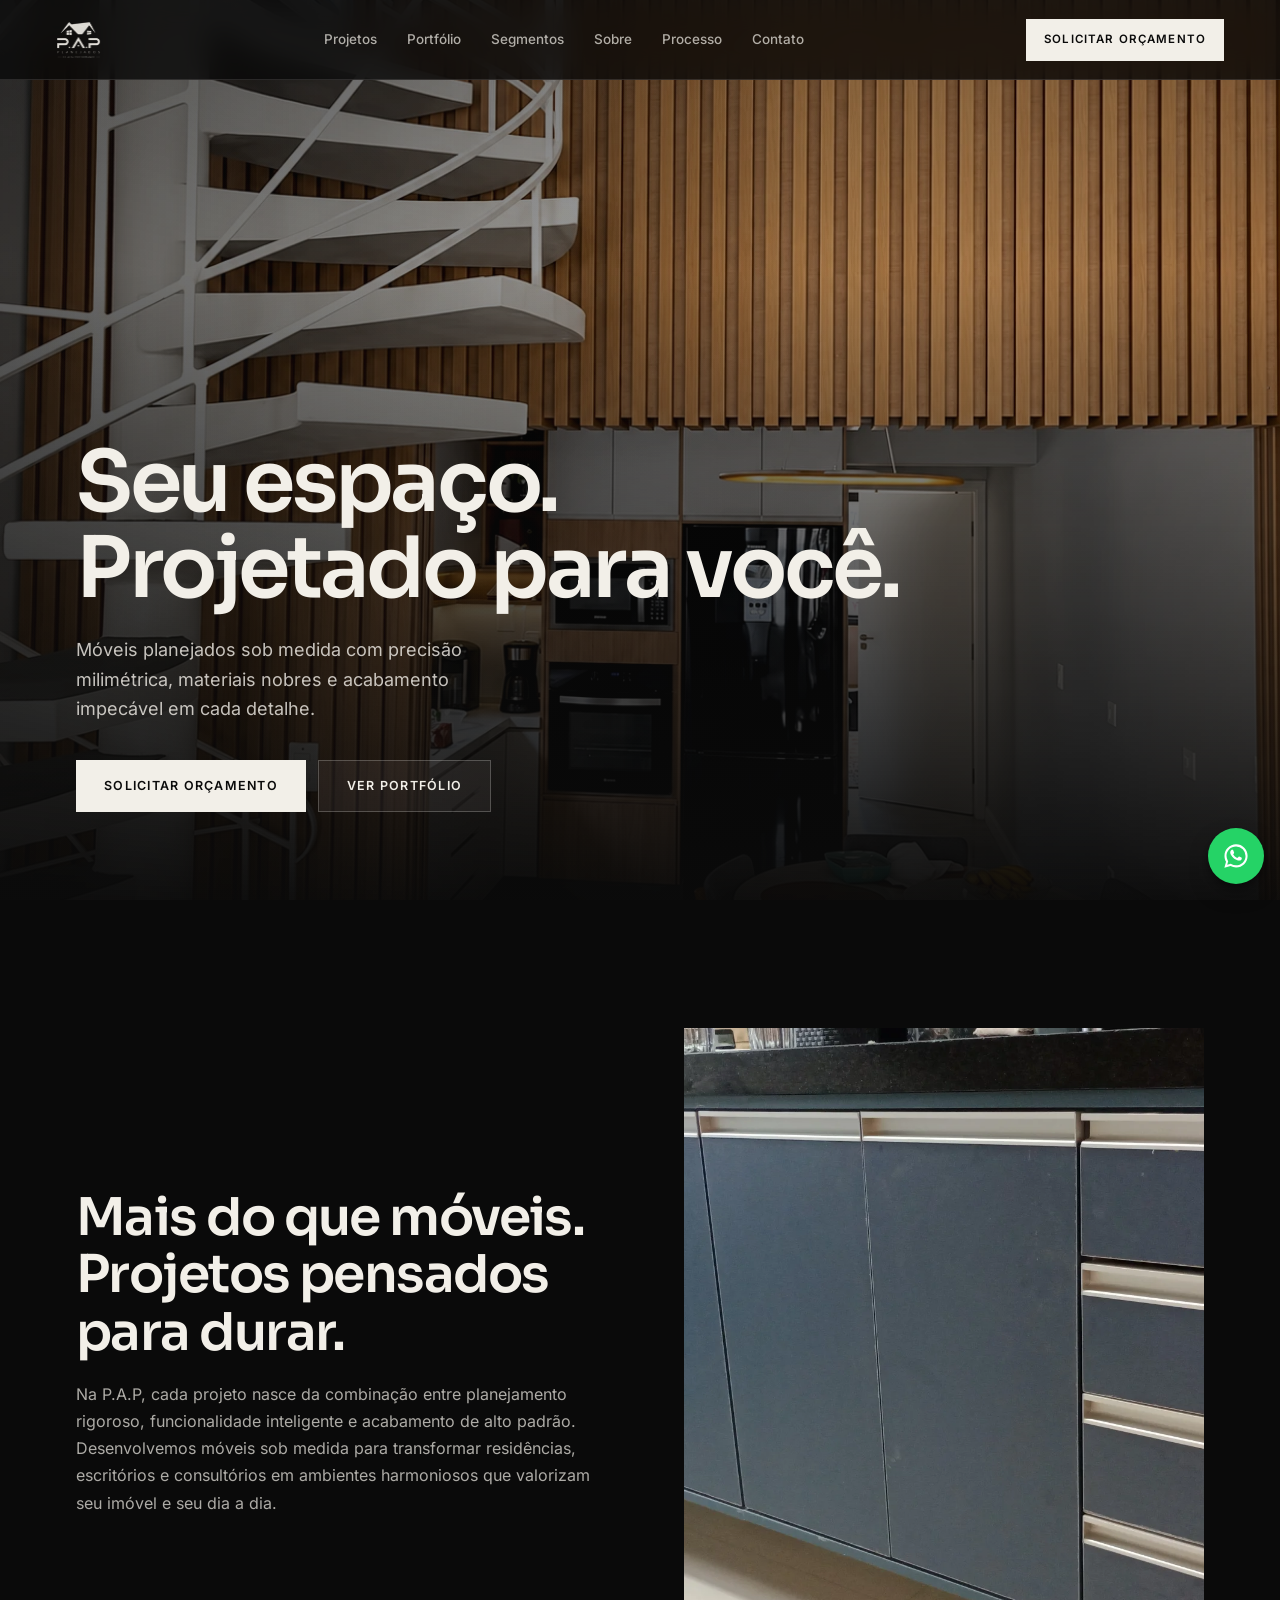
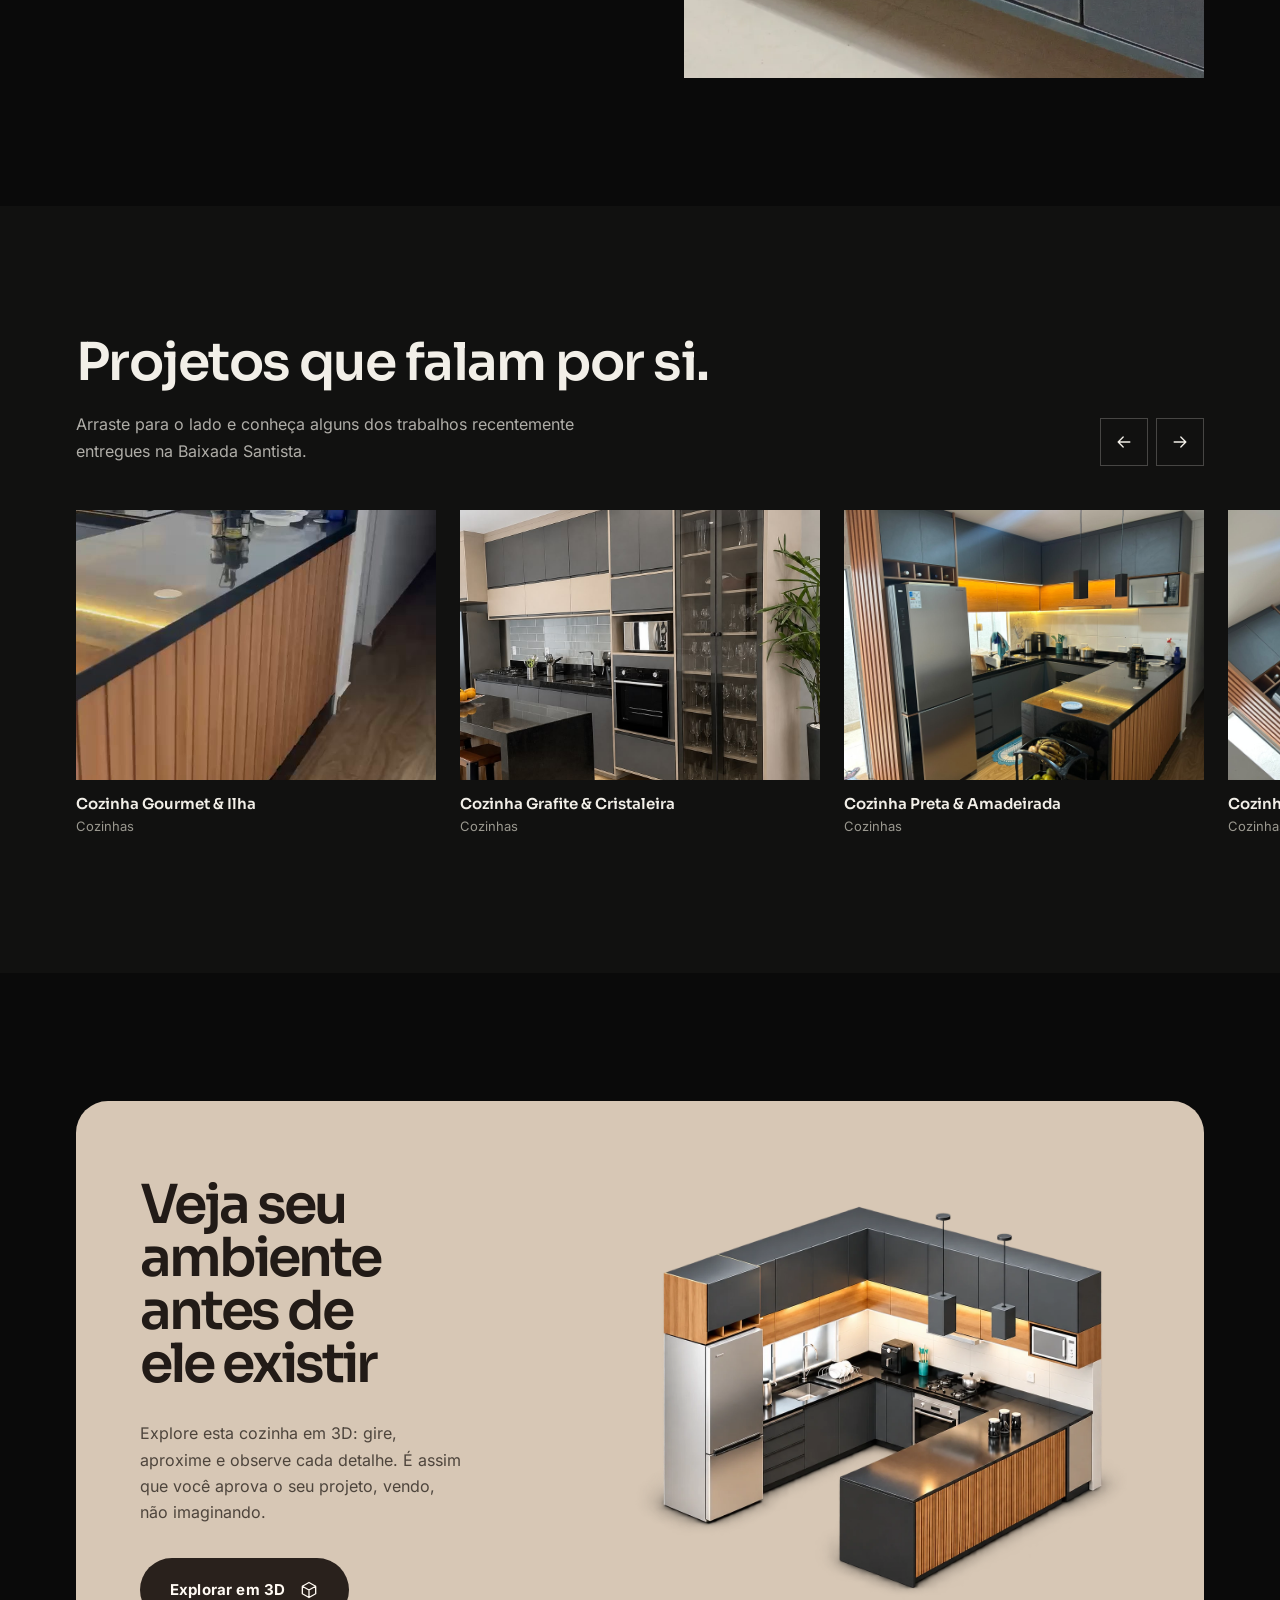
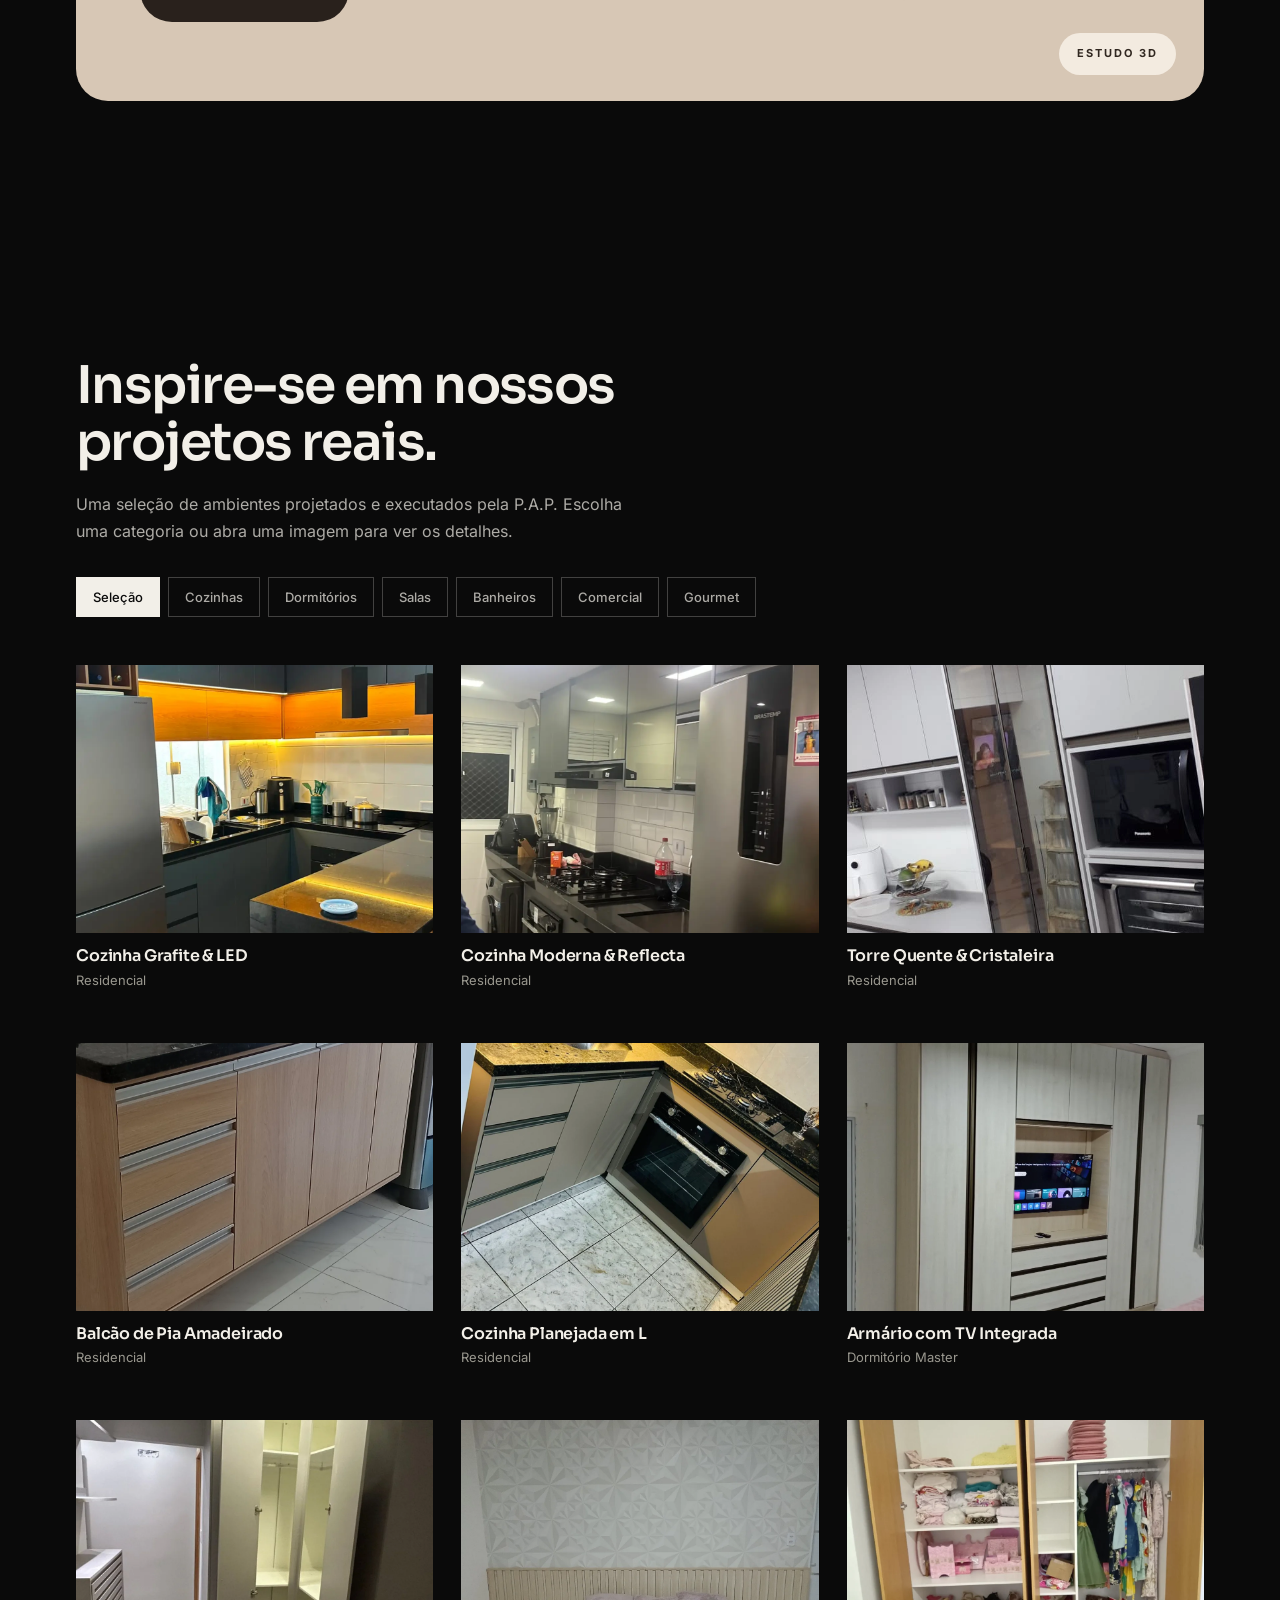
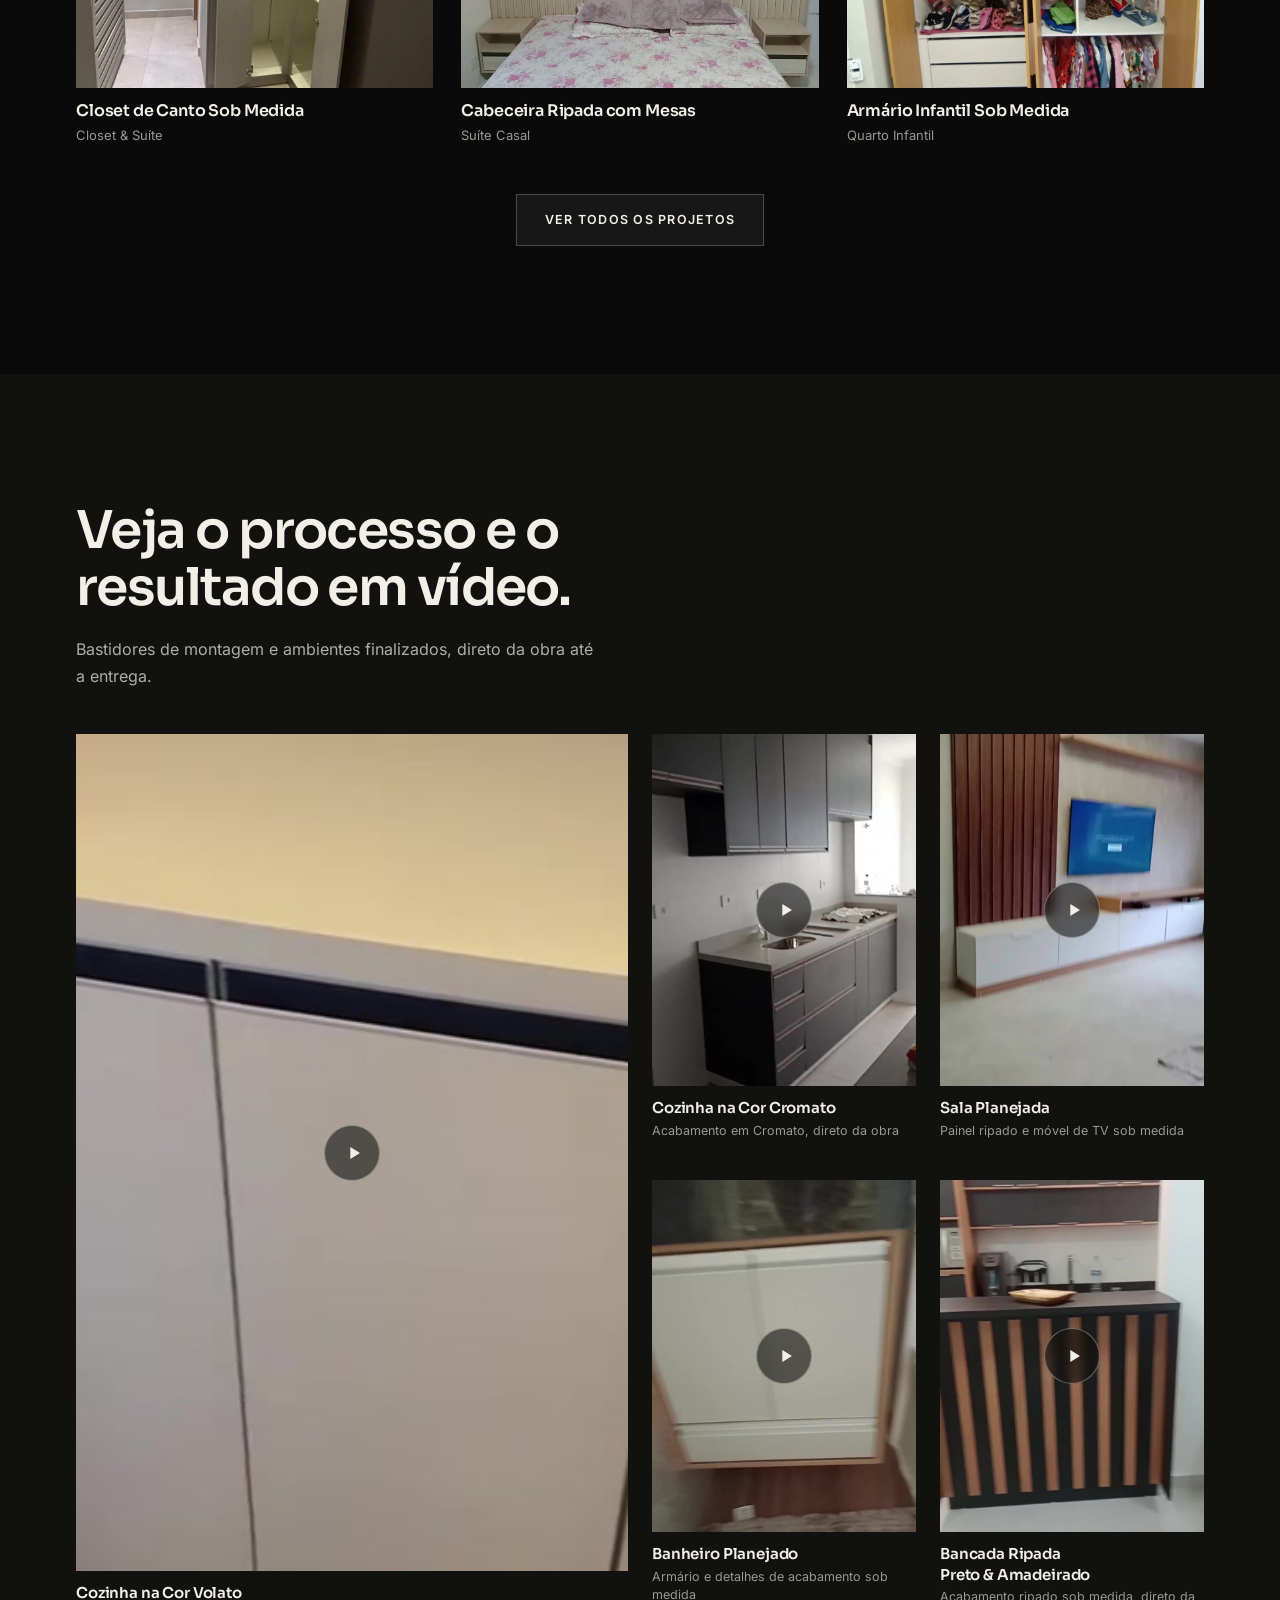
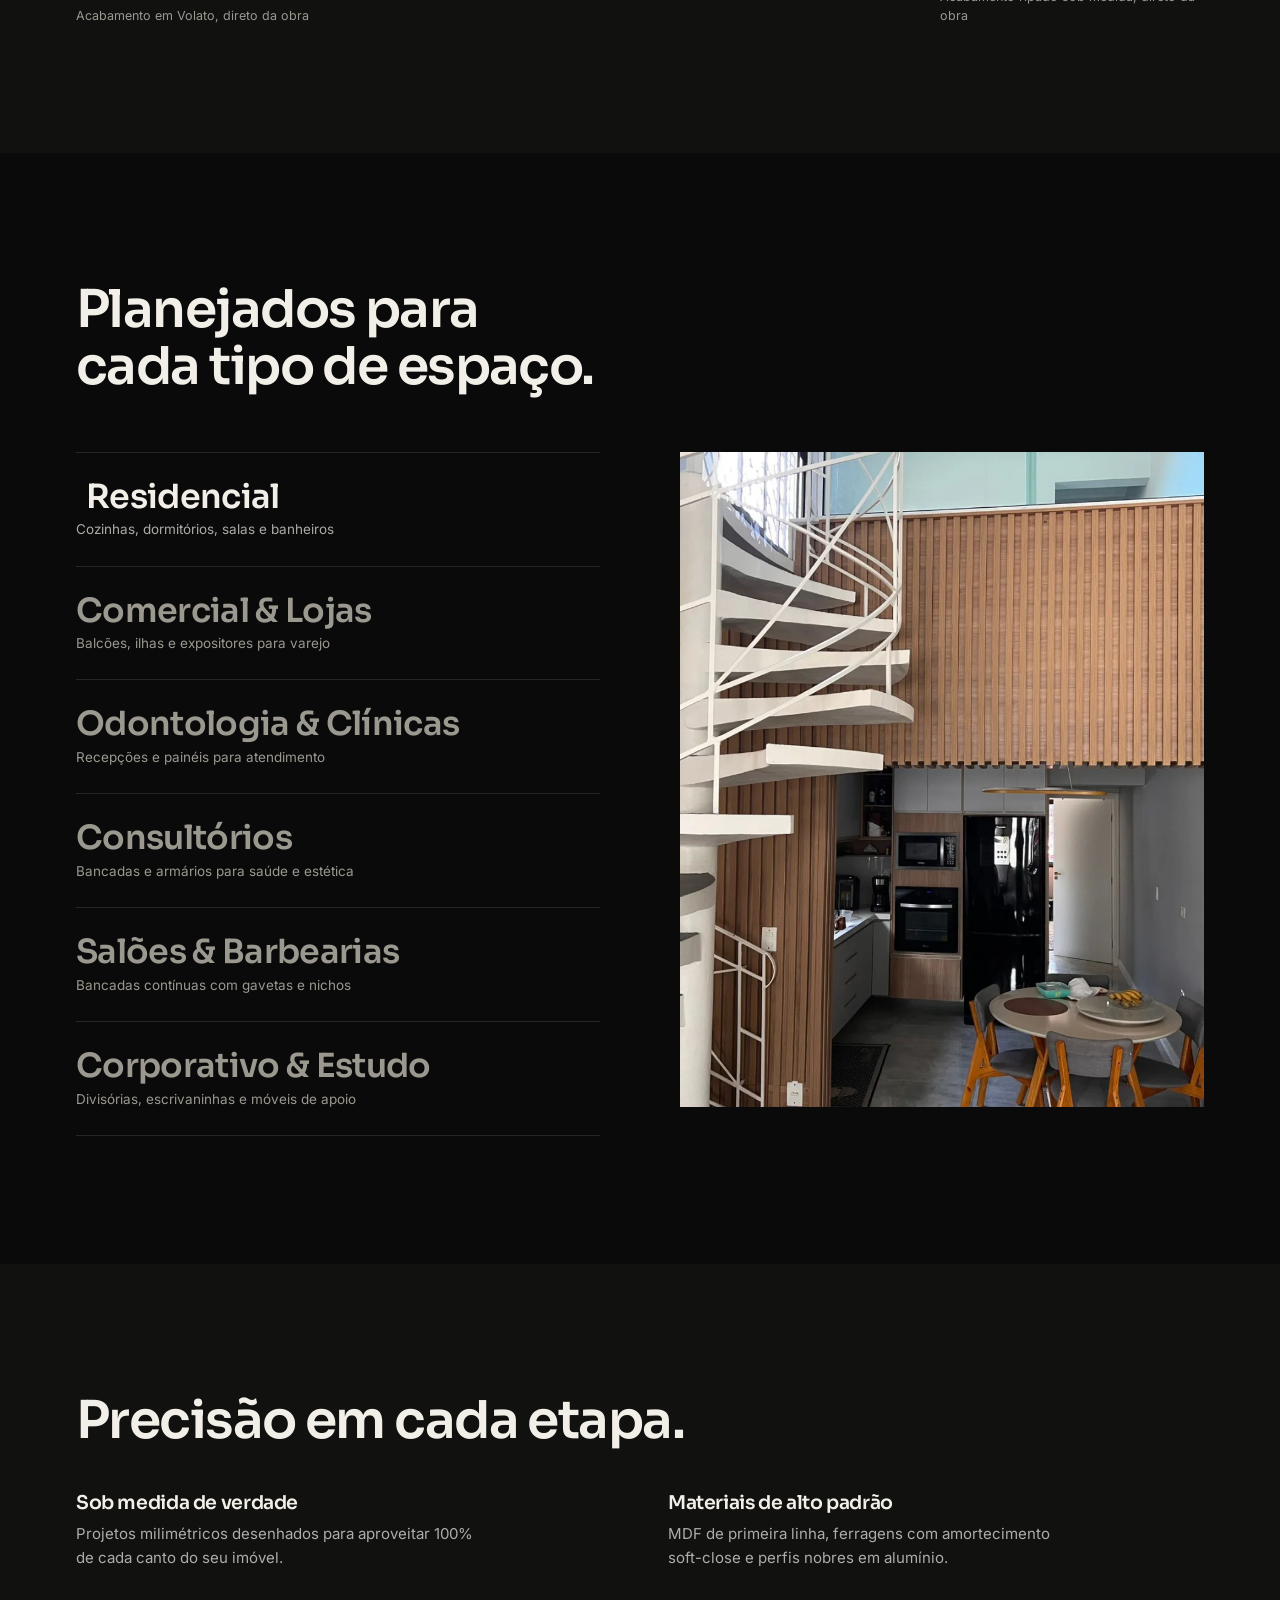
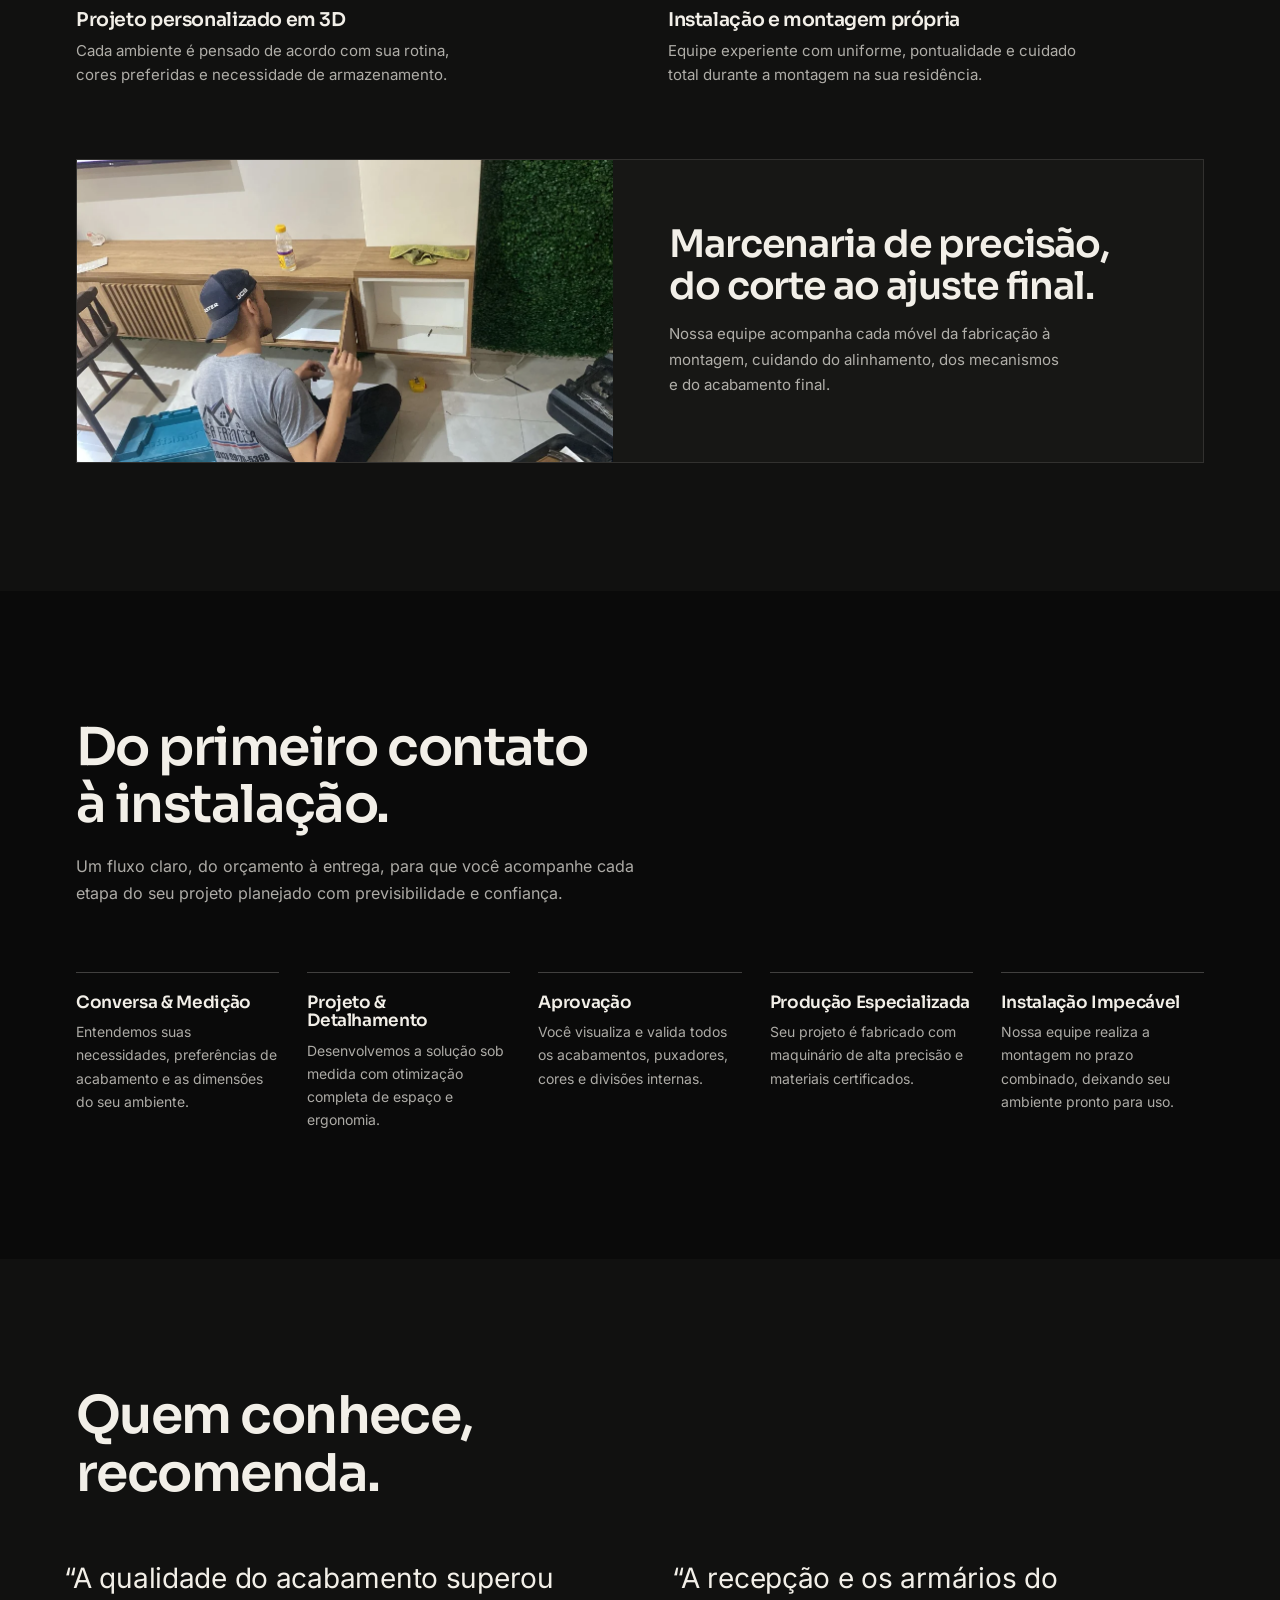
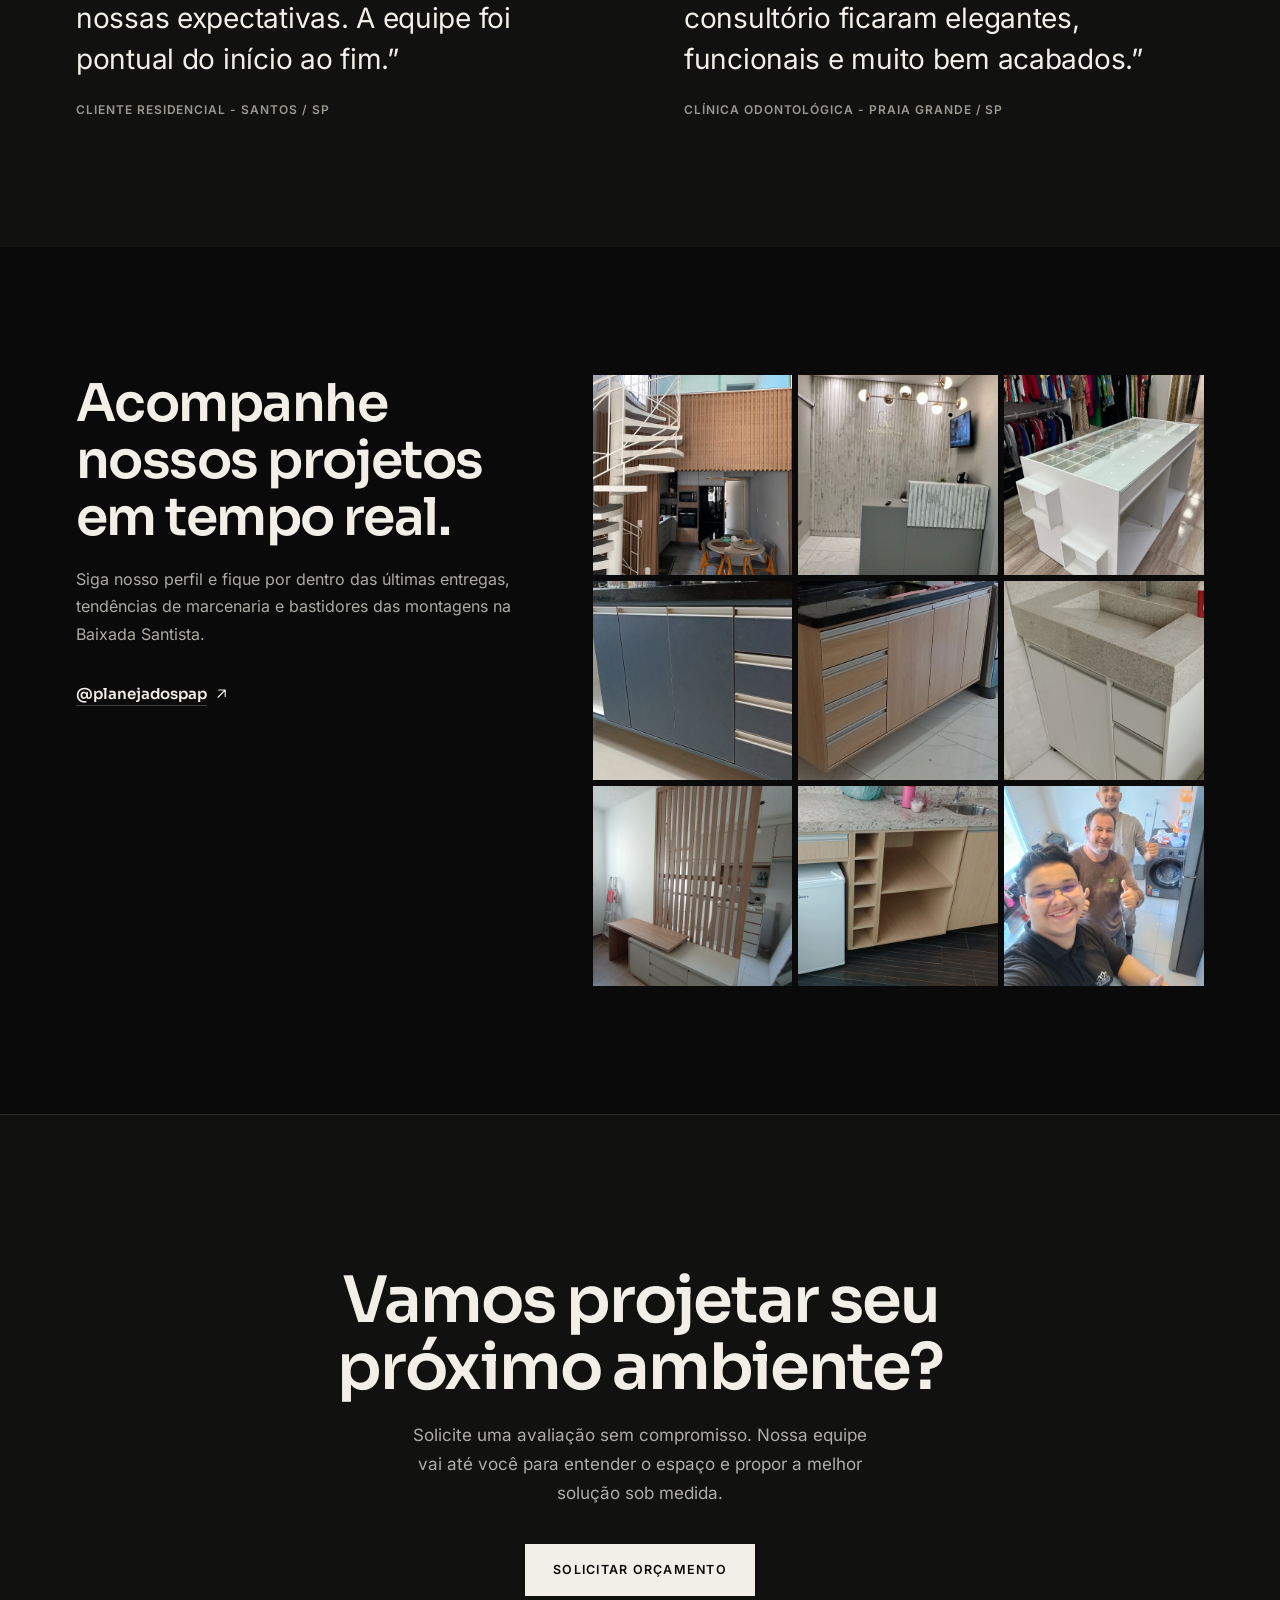
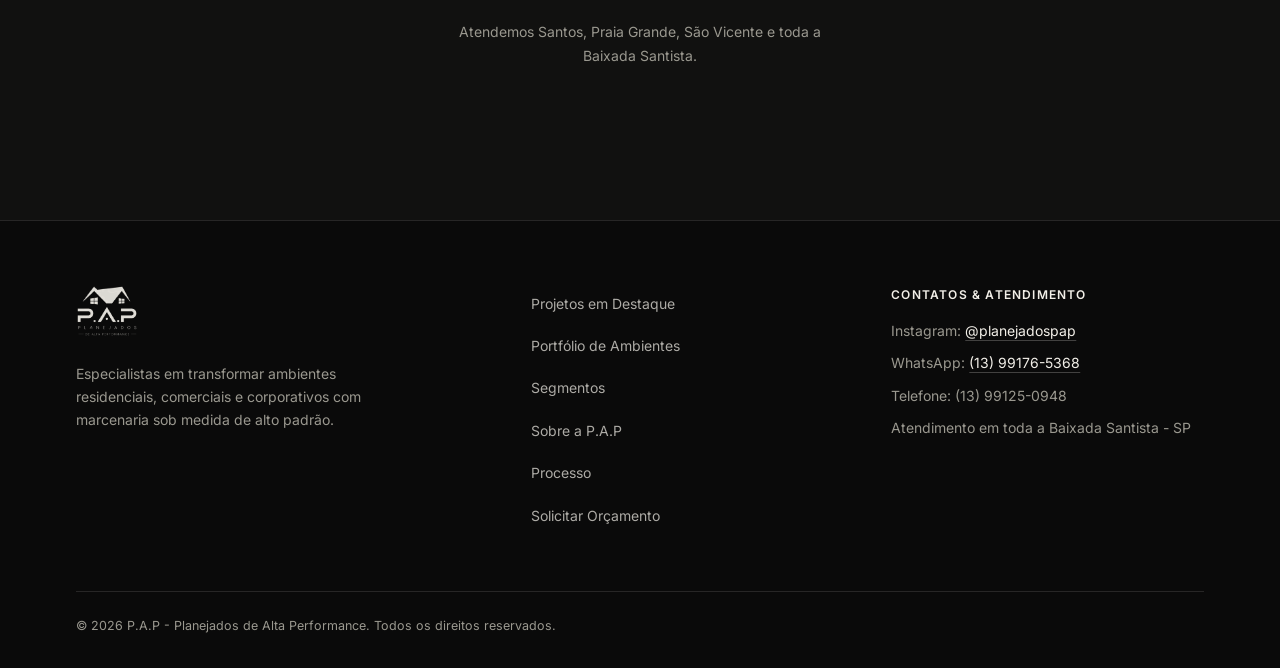
==== commit 96ad4cc0: "Restore original landing and keep 3D showcase" ====
--- a/index.html
+++ b/index.html
@@ -6,7 +6,7 @@
 <title>Móveis Planejados na Baixada Santista | P.A.P</title>
 <meta name="description" content="Móveis planejados sob medida na Baixada Santista, SP. Projetos residenciais, comerciais e corporativos de alto padrão. Conheça o portfólio da P.A.P.">
 <meta name="robots" content="index, follow, max-image-preview:large, max-snippet:-1, max-video-preview:-1">
-<meta name="theme-color" content="#e7e0d7">
+<meta name="theme-color" content="#0a0a0a">
 <meta name="format-detection" content="telephone=yes">
 <link rel="canonical" href="https://planejadospap.com.br/">
 <link rel="icon" href="/favicon.ico" sizes="any">
@@ -46,8 +46,7 @@
 </script>
 <link rel="preload" href="/assets/fonts/inter-latin-variable.woff2" as="font" type="font/woff2" crossorigin>
 <link rel="preload" href="/assets/fonts/sora-latin-variable.woff2" as="font" type="font/woff2" crossorigin>
-<link rel="stylesheet" href="/assets/css/styles.css">
-<link rel="stylesheet" href="/assets/css/talhe-inspired.css?v=20261010-3d-card-2">
+<link rel="stylesheet" href="/assets/css/styles.css?v=20261010-original-com-3d-2">
 <script>document.documentElement.classList.add('js')</script>
 </head>
 <body>
@@ -68,13 +67,15 @@
   <a href="#top" class="logo" aria-label="P.A.P Planejados de Alta Performance, início"><img src="/assets/brand/logo.png" width="726" height="607" decoding="async" alt="P.A.P Planejados de Alta Performance"></a>
 
   <nav class="header-nav" aria-label="Navegação principal">
-    <a href="#marca">Ambientes</a>
-    <a href="#projeto-3d">Em 3D</a>
-    <a href="#processo">Como trabalhamos</a>
-    <a href="#portfolio">Projetos</a>
+    <a href="#projetos">Projetos</a>
+    <a href="#portfolio">Portfólio</a>
+    <a href="#segmentos">Segmentos</a>
+    <a href="#marca">Sobre</a>
+    <a href="#processo">Processo</a>
+    <a href="#contato">Contato</a>
   </nav>
 
-  <a href="/orcamento/" class="header-cta">Pedir orçamento</a>
+  <a href="https://wa.me/5513991765368?text=Ol%C3%A1!%20Vi%20o%20site%20da%20P.A.P%20e%20gostaria%20de%20solicitar%20um%20or%C3%A7amento%20para%20m%C3%B3veis%20planejados." class="header-cta" target="_blank" rel="noopener">Solicitar orçamento</a>
 
   <button class="menu-btn" id="menuOpen" type="button" aria-label="Abrir menu" aria-controls="navDrawer" aria-expanded="false">
     MENU
@@ -86,11 +87,12 @@
 <div class="nav-drawer" id="navDrawer" aria-hidden="true">
   <button class="close-btn" id="menuClose" type="button" aria-label="Fechar menu">Fechar <svg class="icon" aria-hidden="true"><use href="#icon-close"/></svg></button>
   <ul>
-    <li><a href="#marca" class="nav-link">Ambientes</a></li>
-    <li><a href="#projeto-3d" class="nav-link">Projeto em 3D</a></li>
-    <li><a href="#processo" class="nav-link">Como trabalhamos</a></li>
-    <li><a href="#portfolio" class="nav-link">Projetos realizados</a></li>
-    <li><a href="/orcamento/" class="nav-link">Pedir orçamento</a></li>
+    <li><a href="#projetos" class="nav-link">Projetos em Destaque</a></li>
+    <li><a href="#portfolio" class="nav-link">Portfólio Completo</a></li>
+    <li><a href="#segmentos" class="nav-link">Segmentos</a></li>
+    <li><a href="#marca" class="nav-link">Sobre a P.A.P</a></li>
+    <li><a href="#processo" class="nav-link">Nosso Processo</a></li>
+    <li><a href="#contato" class="nav-link">Solicitar Orçamento</a></li>
   </ul>
   <div class="drawer-foot">
     <strong>BAIXADA SANTISTA - SP</strong><br>
@@ -102,65 +104,29 @@
 <main id="conteudo">
 <!-- ================= HERO ================= -->
 <section class="hero" id="top">
-  <div class="hero-shell">
-    <img class="hero-photo" src="/assets/portfolio/hero-cozinha-escada-caracol.webp" width="1241" height="1249" alt="Cozinha planejada compacta com marcenaria em ripado de madeira e escada em caracol" fetchpriority="high">
-    <div class="hero-shade" aria-hidden="true"></div>
-    <div class="hero-content">
-      <p class="hero-kicker">MARCENARIA SOB MEDIDA NA BAIXADA SANTISTA</p>
-      <h1><span class="sr-only">P.A.P, móveis planejados sob medida</span><span class="hero-mark" aria-hidden="true">P.A.P</span></h1>
-      <p class="sub">Cada milímetro pensado para a sua rotina.</p>
-      <div class="hero-actions">
-        <a href="/orcamento/" class="btn-primary">Pedir orçamento</a>
-        <a href="#portfolio" class="btn-secondary">Conhecer projetos</a>
-      </div>
-    </div>
-    <p class="hero-photo-caption">PROJETO RESIDENCIAL · BAIXADA SANTISTA</p>
-  </div>
-  <div class="hero-services wrap" aria-label="Diferenciais da P.A.P">
-    <div><strong>Projeto personalizado</strong><span>Criado para sua rotina</span></div>
-    <div><strong>Produção própria</strong><span>Precisão em cada peça</span></div>
-    <div><strong>Instalação completa</strong><span>Equipe do início ao fim</span></div>
-    <div><strong>Atendimento regional</strong><span>Toda a Baixada Santista</span></div>
+  <div class="hero-photo">
+    <img src="/assets/portfolio/hero-cozinha-escada-caracol.webp" width="1241" height="1249" alt="Cozinha planejada compacta com marcenaria em ripado de madeira e escada em caracol" fetchpriority="high">
+  </div>
+  <div class="hero-content">
+    <h1><span class="line"><span style="--l:0">Seu espaço.</span></span> <span class="line"><span style="--l:1">Projetado para você.</span></span></h1>
+    <p class="sub">Móveis planejados sob medida com precisão milimétrica, materiais nobres e acabamento impecável em cada detalhe.</p>
+    <div class="hero-actions">
+      <a href="https://wa.me/5513991765368?text=Ol%C3%A1!%20Vi%20o%20site%20da%20P.A.P%20e%20gostaria%20de%20solicitar%20um%20or%C3%A7amento%20para%20m%C3%B3veis%20planejados." class="btn-primary" target="_blank" rel="noopener">Solicitar orçamento</a>
+      <a href="#portfolio" class="btn-secondary">Ver portfólio</a>
+    </div>
   </div>
 </section>
 
 <!-- ================= MARCA ================= -->
 <section class="marca sec-pad" id="marca">
   <div class="wrap">
-    <div class="marca-intro reveal">
-      <p class="section-kicker">AMBIENTES SOB MEDIDA</p>
-      <h2 class="sec-title">Planejados para cada parte da sua vida.</h2>
-      <p class="sec-body">Soluções personalizadas para morar, trabalhar, receber e organizar melhor.</p>
-    </div>
-
-    <div class="marca-categories" data-stagger>
-      <figure class="marca-category">
-        <div class="marca-photo"><img src="assets/portfolio/cozinha_grafite_cristaleira.jpg" alt="Cozinha planejada grafite com cristaleira" loading="lazy"></div>
-        <figcaption><strong>Cozinhas</strong><span>Funcionalidade e presença</span></figcaption>
-      </figure>
-      <figure class="marca-category">
-        <div class="marca-photo"><img src="assets/portfolio/626861431_18199326178327324_4661150930446564441_n.webp" alt="Dormitório planejado com armário e televisão" loading="lazy"></div>
-        <figcaption><strong>Dormitórios</strong><span>Conforto em cada detalhe</span></figcaption>
-      </figure>
-      <figure class="marca-category">
-        <div class="marca-photo"><img src="assets/portfolio/painel_ripado_rack_branco.jpg" alt="Sala com painel ripado e rack planejado" loading="lazy"></div>
-        <figcaption><strong>Salas</strong><span>Integração e personalidade</span></figcaption>
-      </figure>
-      <figure class="marca-category">
-        <div class="marca-photo"><img src="assets/portfolio/consultorio_estetica.jpg" alt="Consultório com marcenaria planejada" loading="lazy"></div>
-        <figcaption><strong>Comercial</strong><span>Imagem profissional</span></figcaption>
-      </figure>
-      <figure class="marca-category">
-        <div class="marca-photo"><img src="assets/portfolio/653515737_18122916076597614_6469876313689469564_n.webp" alt="Espaço gourmet com adega e frigobar" loading="lazy"></div>
-        <figcaption><strong>Gourmet</strong><span>Feito para receber</span></figcaption>
-      </figure>
-    </div>
-
-    <div class="marca-statement reveal">
-      <h3>Sua rotina vira projeto. Seu espaço ganha identidade.</h3>
-      <div>
-        <p>Cada ambiente nasce de medidas precisas, escolhas funcionais e acabamento cuidadoso.</p>
-        <p>Da primeira conversa à instalação, uma única equipe acompanha tudo.</p>
+    <div class="marca-grid">
+      <div class="marca-text reveal">
+        <h2 class="sec-title">Mais do que móveis. Projetos pensados para durar.</h2>
+        <p class="sec-body">Na P.A.P, cada projeto nasce da combinação entre planejamento rigoroso, funcionalidade inteligente e acabamento de alto padrão. Desenvolvemos móveis sob medida para transformar residências, escritórios e consultórios em ambientes harmoniosos que valorizam seu imóvel e seu dia a dia.</p>
+      </div>
+      <div class="marca-photo reveal">
+        <img src="assets/portfolio/656946691_18157551580436132_4123384268345423313_n.webp" alt="Detalhe de marcenaria com puxador perfil gola em alumínio e acabamento grafite" loading="lazy">
       </div>
     </div>
   </div>
@@ -171,8 +137,8 @@
   <div class="wrap">
     <div class="gallery-header reveal">
       <div>
-        <h2 class="sec-title">Ambientes feitos para serem vividos.</h2>
-        <p class="sec-body">Uma seleção de projetos entregues na Baixada Santista, com soluções diferentes para cada rotina.</p>
+        <h2 class="sec-title">Projetos que falam por si.</h2>
+        <p class="sec-body">Arraste para o lado e conheça alguns dos trabalhos recentemente entregues na Baixada Santista.</p>
       </div>
       <div class="gallery-controls">
         <button type="button" class="ctrl-btn" id="galleryPrev" aria-label="Projeto anterior"><svg class="icon" aria-hidden="true"><use href="#icon-arrow-left"/></svg></button>
@@ -260,40 +226,40 @@
 <!-- ================= PROJETO INTERATIVO 3D ================= -->
 <section class="projeto-3d sec-pad" id="projeto-3d">
   <div class="wrap">
-    <div class="projeto-3d-grid">
-      <div class="projeto-3d-copy reveal">
-        <h2 class="sec-title">Veja seu ambiente antes de ele existir</h2>
-        <p class="sec-body">Explore esta cozinha em 3D: gire, aproxime e observe cada detalhe. É assim que você aprova o seu projeto, vendo, não imaginando.</p>
-        <button class="projeto-3d-abrir" id="abrirCozinha3d" type="button">
-          <span id="abrirCozinha3dTexto">Explorar em 3D</span>
-          <svg class="icon" aria-hidden="true"><use href="#icon-cube"/></svg>
-        </button>
-      </div>
+      <div class="projeto-3d-grid">
+        <div class="projeto-3d-copy reveal">
+          <h2 class="sec-title">Veja seu ambiente antes de ele existir</h2>
+          <p class="sec-body">Explore esta cozinha em 3D: gire, aproxime e observe cada detalhe. É assim que você aprova o seu projeto, vendo, não imaginando.</p>
+          <button class="projeto-3d-abrir" id="abrirCozinha3d" type="button">
+            <span id="abrirCozinha3dTexto">Explorar em 3D</span>
+            <svg class="icon" aria-hidden="true"><use href="#icon-cube"/></svg>
+          </button>
+        </div>
 
       <div class="projeto-3d-stage reveal">
         <model-viewer
           id="cozinha3d"
           src="/assets/3d/cozinha-planejada.glb"
-          poster="/assets/3d/cozinha-planejada-recorte-3d.webp"
+            poster="/assets/3d/cozinha-planejada-recorte-3d.webp"
           alt="Modelo 3D interativo de uma cozinha planejada grafite com detalhes em madeira e ilha central ripada"
           loading="lazy"
           reveal="manual"
           camera-controls
           touch-action="pan-y"
           interaction-prompt="none"
-          environment-image="neutral"
-          tone-mapping="aces"
-          camera-orbit="42deg 80deg 88%"
-          field-of-view="30deg"
-          min-camera-orbit="auto 45deg 78%"
-          max-camera-orbit="auto 88deg 165%"
-          shadow-intensity="1.8"
-          shadow-softness="0.55"
-          exposure="1.12"
-        >
-          <div class="projeto-3d-poster" slot="poster"></div>
-        </model-viewer>
-        <span class="projeto-3d-selo" aria-hidden="true">ESTUDO 3D</span>
+            environment-image="neutral"
+            tone-mapping="aces"
+            camera-orbit="42deg 80deg 88%"
+            field-of-view="30deg"
+            min-camera-orbit="auto 45deg 78%"
+            max-camera-orbit="auto 88deg 165%"
+            shadow-intensity="1.8"
+            shadow-softness="0.55"
+            exposure="1.12"
+          >
+            <div class="projeto-3d-poster" slot="poster"></div>
+          </model-viewer>
+          <span class="projeto-3d-selo" aria-hidden="true">ESTUDO 3D</span>
         <div class="projeto-3d-rodape">
           <span id="statusCozinha3d" aria-live="polite">O modelo só será carregado quando você abrir.</span>
           <span class="projeto-3d-gesto" aria-hidden="true">ARRASTE PARA GIRAR</span>
@@ -838,7 +804,7 @@
   <div class="wrap">
     <h2 class="reveal">Vamos projetar seu próximo ambiente?</h2>
     <p class="reveal">Solicite uma avaliação sem compromisso. Nossa equipe vai até você para entender o espaço e propor a melhor solução sob medida.</p>
-    <a href="/orcamento/" class="btn-primary reveal">Pedir orçamento</a>
+    <a href="https://wa.me/5513991765368?text=Ol%C3%A1!%20Vi%20o%20site%20da%20P.A.P%20e%20gostaria%20de%20solicitar%20um%20or%C3%A7amento%20para%20m%C3%B3veis%20planejados." class="btn-primary reveal" target="_blank" rel="noopener">Solicitar orçamento</a>
     <p class="cta-region">Atendemos Santos, Praia Grande, São Vicente e toda a Baixada Santista.</p>
   </div>
 </section>
@@ -861,7 +827,7 @@
         <a href="#segmentos">Segmentos</a>
         <a href="#marca">Sobre a P.A.P</a>
         <a href="#processo">Processo</a>
-        <a href="/orcamento/">Pedir orçamento</a>
+        <a href="#contato">Solicitar Orçamento</a>
       </nav>
       <div class="foot-meta">
         <strong>CONTATOS & ATENDIMENTO</strong>
@@ -883,7 +849,7 @@
 </a>
 
 <!-- ================= SCRIPTS ================= -->
-<script src="/assets/js/main.js?v=20261010-3d-card" defer></script>
+<script src="/assets/js/main.js?v=20261010-original-com-3d" defer></script>
 
 </body>
 </html>
--- a/assets/css/styles.css
+++ b/assets/css/styles.css
@@ -1,95 +1,1035 @@
-@font-face{font-family:'Inter';font-style:normal;font-weight:300 700;font-display:swap;src:url('/assets/fonts/inter-latin-variable.woff2') format('woff2')}
-@font-face{font-family:'Sora';font-style:normal;font-weight:300 800;font-display:swap;src:url('/assets/fonts/sora-latin-variable.woff2') format('woff2')}
-
+@font-face{
+  font-family:'Inter';
+  font-style:normal;
+  font-weight:300 700;
+  font-display:swap;
+  src:url('/assets/fonts/inter-latin-variable.woff2') format('woff2');
+}
+@font-face{
+  font-family:'Sora';
+  font-style:normal;
+  font-weight:300 800;
+  font-display:swap;
+  src:url('/assets/fonts/sora-latin-variable.woff2') format('woff2');
+}
+
+/* ================= TOKENS ================= */
 :root{
-  --page:#cfc2b4;--bg:#f3f0eb;--surface:#faf8f4;--surface-2:#e7e0d7;--surface-3:#ddd3c8;
-  --text:#181716;--text-soft:#4d4945;--text-mute:#746d66;--line:rgba(24,23,22,.14);--line-strong:rgba(24,23,22,.28);
-  --accent:#76563f;--radius:22px;--radius-sm:12px;--ease-out:cubic-bezier(.23,1,.32,1);--ease-drawer:cubic-bezier(.32,.72,0,1);
-  --gutter:20px;--header-h:74px;--wrap:1320px
-}
-*,*::before,*::after{box-sizing:border-box;margin:0;padding:0}
-html{scroll-behavior:smooth;scroll-padding-top:calc(var(--header-h) + 16px);overflow-x:hidden;color-scheme:light;scrollbar-color:#91867b var(--bg);-webkit-text-size-adjust:100%}
-html.is-locked{overflow:hidden}
-body{min-width:320px;overflow-x:hidden;background:var(--page);color:var(--text);font-family:'Inter',-apple-system,BlinkMacSystemFont,'Segoe UI',sans-serif;font-size:16px;line-height:1.6;-webkit-font-smoothing:antialiased;text-rendering:optimizeLegibility}
-main,footer{background:var(--bg)}
-::selection{background:var(--accent);color:#fff}
-::-webkit-scrollbar{width:10px;height:10px}::-webkit-scrollbar-track{background:var(--bg)}::-webkit-scrollbar-thumb{background:#9d9185;border:2px solid var(--bg)}
-:focus-visible{outline:2px solid var(--accent);outline-offset:3px}
-h1,h2,h3{font-family:'Sora','Inter',sans-serif;font-weight:500;line-height:1.04;text-wrap:balance}p{text-wrap:pretty}a{color:inherit;text-decoration:none}img,video{display:block;max-width:100%}button{border:0;background:none;color:inherit;font:inherit;cursor:pointer}[hidden]{display:none!important}
-.icon-sprite{position:absolute;width:0;height:0;overflow:hidden}.icon{width:1.15em;height:1.15em;flex:none;fill:none;stroke:currentColor;stroke-width:1.6;stroke-linecap:round;stroke-linejoin:round}
-.skip-link{position:fixed;top:12px;left:12px;z-index:1000;padding:10px 14px;border-radius:var(--radius-sm);background:var(--text);color:#fff;transform:translateY(-160%);transition:transform .18s var(--ease-out)}.skip-link:focus{transform:none}
-#headerSentinel{position:absolute;top:30px;left:0;width:1px;height:1px;pointer-events:none}.wrap{width:100%;max-width:var(--wrap);margin-inline:auto;padding-inline:var(--gutter)}.sec-pad{padding-block:88px}
-.section-kicker,.projeto-3d-label{margin-bottom:14px;color:var(--accent);font-size:10px;font-weight:700;letter-spacing:.16em}.sec-title{max-width:18ch;margin-bottom:20px;font-size:clamp(34px,5.1vw,68px);letter-spacing:-.05em}.sec-body{max-width:56ch;color:var(--text-soft);font-size:16px;line-height:1.72}
-
-.btn-primary,.btn-secondary,.header-cta,.modal-cta{display:inline-flex;align-items:center;justify-content:center;gap:10px;min-height:50px;padding:0 24px;border-radius:var(--radius-sm);font-size:11px;font-weight:700;letter-spacing:.09em;text-transform:uppercase;white-space:nowrap;transition:transform 150ms var(--ease-out),background-color 180ms ease,border-color 180ms ease,color 180ms ease}
-.btn-primary,.header-cta,.modal-cta{background:var(--text);color:#fff}.btn-secondary{border:1px solid var(--line-strong);background:transparent;color:var(--text)}
-.btn-primary:active,.btn-secondary:active,.header-cta:active,.modal-cta:active,.ctrl-btn:active,.tab-btn:active,.menu-btn:active,.close-btn:active,.modal-close:active{transform:scale(.97)}
-@media (hover:hover) and (pointer:fine){.btn-primary:hover,.header-cta:hover,.modal-cta:hover{background:var(--accent)}.btn-secondary:hover{border-color:var(--text);background:rgba(24,23,22,.05)}}
-
-header{position:fixed;inset:0 0 auto;z-index:100;height:var(--header-h);display:flex;align-items:center;justify-content:space-between;gap:24px;padding:env(safe-area-inset-top,0) var(--gutter) 0;border-bottom:1px solid transparent;background:rgba(243,240,235,.92);color:var(--text);backdrop-filter:blur(16px) saturate(130%);transition:background-color .2s ease,border-color .2s ease}
-header.solid{border-bottom-color:var(--line);background:rgba(250,248,244,.96)}.logo{display:flex;align-items:center}.logo img{width:auto;height:37px;filter:invert(1)}.header-nav{display:none;align-items:center;gap:28px}.header-nav a{position:relative;padding-block:8px;color:var(--text-soft);font-size:13px;transition:color .18s ease}.header-nav a::after{content:"";position:absolute;right:0;bottom:3px;left:0;height:1px;background:currentColor;transform:scaleX(0);transform-origin:right;transition:transform .25s var(--ease-out)}.header-cta{display:none;min-height:42px;padding-inline:18px;font-size:10px}.menu-btn{display:inline-flex;align-items:center;gap:12px;min-height:44px;font-size:11px;font-weight:700;letter-spacing:.12em}.menu-btn .bars{display:flex;flex-direction:column;gap:5px}.menu-btn .bars i{display:block;width:21px;height:1.5px;background:currentColor}
-@media (hover:hover) and (pointer:fine){.header-nav a:hover{color:var(--text)}.header-nav a:hover::after{transform:scaleX(1);transform-origin:left}}
-.nav-drawer{position:fixed;inset:0;z-index:200;display:flex;flex-direction:column;justify-content:center;padding:96px var(--gutter) calc(32px + env(safe-area-inset-bottom,0));background:var(--surface);transform:translateY(-100%);visibility:hidden;transition:transform .42s var(--ease-drawer),visibility 0s linear .42s}.nav-drawer.open{transform:none;visibility:visible;transition:transform .48s var(--ease-drawer),visibility 0s}.nav-drawer .close-btn{position:absolute;top:14px;right:var(--gutter);display:flex;align-items:center;gap:8px;min-height:44px;font-size:11px;font-weight:700;letter-spacing:.12em;text-transform:uppercase}.nav-drawer ul{list-style:none}.nav-drawer li{border-bottom:1px solid var(--line)}.nav-drawer a{display:block;padding-block:15px;font-family:'Sora',sans-serif;font-size:clamp(25px,7vw,34px);font-weight:500;letter-spacing:-.03em}.nav-drawer .drawer-foot{margin-top:34px;color:var(--text-mute);font-size:13px;line-height:1.8}.nav-drawer .drawer-foot strong{color:var(--text);font-weight:600}
-
-/* split hero */
-.hero{padding:calc(var(--header-h) + 12px) 12px 58px;background:var(--bg)}.hero-shell{display:grid;grid-template-areas:"content" "photo";overflow:hidden;max-width:1480px;margin-inline:auto;border-radius:var(--radius);background:var(--surface);box-shadow:0 24px 60px rgba(73,55,42,.12)}
-.hero-content{grid-area:content;display:flex;min-width:0;flex-direction:column;justify-content:center;padding:44px 22px 38px}.hero-kicker{margin-bottom:18px;color:var(--accent);font-size:9px;font-weight:700;letter-spacing:.15em}.hero h1{max-width:none;margin-bottom:22px;font-size:clamp(40px,11vw,70px);font-weight:500;letter-spacing:-.06em}.hero h1 .line{display:block;overflow:hidden;padding-bottom:.09em;margin-bottom:-.09em}.hero h1 .line>span{display:inline-block}.hero .sub{max-width:38ch;margin-bottom:30px;color:var(--text-soft);font-size:15px;line-height:1.65}.hero-actions{display:flex;flex-direction:column;gap:10px}
-.hero-photo{grid-area:photo;position:relative;min-height:470px;overflow:hidden;background:#28231f}.hero-photo::after{content:"";position:absolute;inset:0;background:linear-gradient(180deg,transparent 48%,rgba(18,15,13,.48));pointer-events:none}.hero-photo img{width:100%;height:100%;object-fit:cover;object-position:center 54%;filter:saturate(.86) contrast(1.03)}.hero-mark{position:absolute;z-index:1;top:50%;left:50%;color:rgba(255,255,255,.92);font-family:'Sora',sans-serif;font-size:clamp(74px,24vw,156px);font-weight:300;letter-spacing:-.08em;line-height:1;transform:translate(-50%,-50%);white-space:nowrap;pointer-events:none}.hero-photo-caption{position:absolute;z-index:2;right:18px;bottom:16px;left:18px;color:rgba(255,255,255,.82);font-size:9px;font-weight:600;letter-spacing:.14em}
-.hero-services{display:grid;grid-template-columns:repeat(2,minmax(0,1fr));padding-top:28px}.hero-services>div{display:flex;min-width:0;flex-direction:column;padding:16px 12px;border-bottom:1px solid var(--line)}.hero-services>div:nth-child(odd){padding-left:0;border-right:1px solid var(--line)}.hero-services>div:nth-child(even){padding-right:0;padding-left:18px}.hero-services strong{font-family:'Sora',sans-serif;font-size:12px;font-weight:600;line-height:1.35}.hero-services span{margin-top:4px;color:var(--text-mute);font-size:10px;line-height:1.45}
-@media (prefers-reduced-motion:no-preference){.hero-photo img{animation:hero-settle 1.25s var(--ease-out) both}.hero h1 .line>span{animation:line-up .75s var(--ease-out) both;animation-delay:calc(120ms + var(--l,0)*80ms)}.hero-kicker,.hero .sub,.hero-actions{animation:fade-up .65s var(--ease-out) both}.hero-kicker{animation-delay:.1s}.hero .sub{animation-delay:.3s}.hero-actions{animation-delay:.38s}}
-@keyframes hero-settle{from{opacity:.4;transform:scale(1.035)}to{opacity:1;transform:none}}@keyframes line-up{from{transform:translateY(104%)}to{transform:none}}@keyframes fade-up{from{opacity:0;transform:translateY(10px)}to{opacity:1;transform:none}}
-@media (prefers-reduced-motion:no-preference){.js .reveal,.js [data-stagger]>*{transition:opacity .55s var(--ease-out),transform .7s var(--ease-out);transition-delay:var(--d,0ms)}.js .reveal:not(.is-visible),.js [data-stagger]>:not(.is-visible){opacity:0;transform:translateY(14px)}}
-
-/* room catalog */
-.marca{background:var(--surface)}.marca-intro{display:flex;flex-direction:column;align-items:center;text-align:center}.marca-intro .sec-title{max-width:14ch}.marca-intro .sec-body{max-width:44ch}.marca-categories{display:grid;grid-template-columns:repeat(2,minmax(0,1fr));gap:24px 12px;margin-top:42px}.marca-category{min-width:0}.marca-category:last-child{grid-column:1/-1}.marca-photo{aspect-ratio:4/5;overflow:hidden;border-radius:var(--radius);background:var(--surface-2)}.marca-category:last-child .marca-photo{aspect-ratio:16/9}.marca-photo img{width:100%;height:100%;object-fit:cover;transition:transform .65s var(--ease-out)}.marca-category figcaption{display:flex;flex-direction:column;align-items:center;padding-top:12px;text-align:center}.marca-category strong{font-family:'Sora',sans-serif;font-size:13px;font-weight:600}.marca-category span{margin-top:2px;color:var(--text-mute);font-size:10px}.marca-statement{display:grid;gap:24px;margin-top:72px;padding-top:40px;border-top:1px solid var(--line)}.marca-statement h3{max-width:15ch;font-size:clamp(28px,5vw,52px);letter-spacing:-.045em}.marca-statement p{max-width:42ch;color:var(--text-soft);font-size:14px}.marca-statement p+p{margin-top:14px}
-
-/* featured projects */
-.projetos{background:var(--bg)}.gallery-header{display:flex;flex-direction:column;align-items:flex-start}.gallery-header>div:first-child{display:flex;flex-direction:column;align-items:flex-start}.gallery-header .sec-title{max-width:14ch}.gallery-controls{display:none}.ctrl-btn{width:46px;height:46px;place-items:center;border:1px solid var(--line-strong);border-radius:50%}.ctrl-btn:disabled{opacity:.3;cursor:default}.gallery{display:grid;grid-template-columns:repeat(2,minmax(0,1fr));gap:28px 12px;width:100%;max-width:var(--wrap);margin:42px auto 0;padding-inline:var(--gutter)}.gcard{min-width:0;cursor:pointer}.gcard:first-child{grid-column:1/-1}.gcard:nth-child(n+6){display:none}.gcard .frame{aspect-ratio:4/5;overflow:hidden;border-radius:var(--radius);background:var(--surface-2)}.gcard:first-child .frame{aspect-ratio:16/10}.gcard .frame img{width:100%;height:100%;object-fit:cover;transition:transform .65s var(--ease-out)}.gcard .meta{display:flex;flex-direction:column;gap:2px;padding-top:11px}.gcard .meta .title{font-family:'Sora',sans-serif;font-size:12px;font-weight:600;line-height:1.35}.gcard .meta .place{color:var(--text-mute);font-size:10px}
-
-/* 3D */
-.projeto-3d{background:var(--surface)}.projeto-3d-grid{display:grid;gap:38px}.projeto-3d-copy .sec-title{max-width:12ch}.projeto-3d-nota{max-width:44ch;margin-top:24px;padding-top:18px;border-top:1px solid var(--line);color:var(--text-mute);font-size:12px}.projeto-3d-stage{min-width:0}.projeto-3d-stage model-viewer{position:relative;display:block;width:100%;height:470px;overflow:hidden;border:1px solid var(--line);border-radius:var(--radius);background:radial-gradient(ellipse at 50% 84%,rgba(118,86,63,.17),transparent 34%),#d9d0c6;box-shadow:0 26px 70px -46px rgba(73,55,42,.55);--poster-color:#ded7cf;--progress-bar-color:var(--accent);--progress-bar-height:3px}.projeto-3d-poster{position:absolute;inset:0;border-radius:inherit;background:linear-gradient(0deg,rgba(18,15,13,.35),transparent 55%),url('/assets/3d/cozinha-planejada-poster.webp') center/cover no-repeat}.projeto-3d-abrir{position:absolute;bottom:22px;left:50%;width:max-content;max-width:calc(100% - 30px);min-height:48px;padding:13px 20px;border:1px solid rgba(255,255,255,.48);border-radius:var(--radius-sm);background:rgba(24,23,22,.88);color:#fff;font-size:10px;font-weight:700;letter-spacing:.1em;transform:translateX(-50%);backdrop-filter:blur(10px);transition:transform .16s var(--ease-out),background-color .18s ease}.projeto-3d-abrir:disabled{cursor:wait;opacity:.76}.projeto-3d-rodape{display:block;margin-top:12px;color:var(--text-mute);font-size:10px}.projeto-3d-gesto{display:none}
-
-/* portfolio */
-.portfolio-sec{background:var(--bg)}.portfolio-sec .sec-body{margin-bottom:28px}.filter-tabs{display:flex;flex-wrap:wrap;gap:8px;padding-bottom:4px}.tab-btn{flex:none;min-height:40px;padding:0 15px;border:1px solid var(--line-strong);border-radius:var(--radius-sm);color:var(--text-soft);font-size:11px;transition:transform .15s var(--ease-out),background-color .18s ease,color .18s ease,border-color .18s ease}.tab-btn.active{border-color:var(--text);background:var(--text);color:#fff}.portfolio-grid{display:grid;grid-template-columns:repeat(2,minmax(0,1fr));gap:30px 12px;margin-top:34px}.pitem{min-width:0;cursor:pointer}.pitem .pframe{aspect-ratio:4/5;overflow:hidden;border-radius:var(--radius);background:var(--surface-2)}.pitem .pframe img{width:100%;height:100%;object-fit:cover;transition:transform .65s var(--ease-out)}.pitem .pinfo{padding-top:10px}.pitem h3{font-size:12px;font-weight:600;line-height:1.35;letter-spacing:-.01em}.pitem .pdesc{margin-top:3px;color:var(--text-mute);font-size:10px}.portfolio-more{display:flex;justify-content:center;margin-top:42px}
-
-/* modal */
-.modal{position:fixed;inset:0;z-index:300;display:grid;place-items:center;padding:15px;background:rgba(24,23,22,.78);backdrop-filter:blur(10px);opacity:0;visibility:hidden;transition:opacity .18s ease,visibility 0s linear .18s}.modal.open{opacity:1;visibility:visible;transition:opacity .24s var(--ease-out),visibility 0s}.modal-dialog{position:relative;display:flex;width:100%;max-width:1060px;max-height:calc(100dvh - 30px);flex-direction:column;overflow-y:auto;border-radius:var(--radius);background:var(--surface);box-shadow:0 30px 90px rgba(0,0,0,.28);transform:translateY(10px) scale(.97);transition:transform .18s ease}.modal.open .modal-dialog{transform:none;transition:transform .34s var(--ease-out)}.modal-close{position:absolute;top:12px;right:12px;z-index:2;display:grid;width:44px;height:44px;place-items:center;border:1px solid rgba(255,255,255,.28);border-radius:50%;background:rgba(24,23,22,.78);color:#fff}.modal-img-wrap{display:grid;min-height:240px;place-items:center;background:#24201d}.modal-img-wrap img{width:auto;max-width:100%;max-height:58dvh;object-fit:contain;transition:opacity .2s ease}.modal-img-wrap.is-loading img{opacity:0}.modal-body{display:flex;flex-direction:column;gap:14px;padding:24px}.modal-tag{color:var(--accent);font-size:10px;font-weight:700;letter-spacing:.12em}.modal-title{margin-top:6px;font-size:24px}.modal-desc{color:var(--text-soft);font-size:14px}.modal-foot{margin-top:8px;padding-top:18px;border-top:1px solid var(--line)}.modal-cta{width:100%}
-
-/* videos */
-.videos-sec{background:var(--surface)}.video-grid{display:grid;grid-template-columns:repeat(2,minmax(0,1fr));gap:28px 12px;margin-top:38px}.vcard{display:flex;min-width:0;flex-direction:column}.vcard:first-child{grid-column:1/-1}.vframe{position:relative;aspect-ratio:3/4;overflow:hidden;border-radius:var(--radius);background:var(--surface-2);cursor:pointer}.vcard:first-child .vframe{aspect-ratio:16/10}.vframe video{width:100%;height:100%;object-fit:cover}.play-hint{position:absolute;top:50%;left:50%;display:grid;width:54px;height:54px;place-items:center;border:1px solid rgba(255,255,255,.56);border-radius:50%;background:rgba(24,23,22,.6);color:#fff;transform:translate(-50%,-50%);pointer-events:none;transition:opacity .2s ease,transform .25s var(--ease-out)}.play-hint .icon{width:21px;height:21px;margin-left:3px}.vcard.is-playing .play-hint{opacity:0;transform:translate(-50%,-50%) scale(.95)}.vinfo{padding-top:10px}.vinfo h3{font-size:12px;font-weight:600}.vdesc{margin-top:3px;color:var(--text-mute);font-size:10px}
-
-/* segments */
-.segmentos{background:var(--bg)}.seg-layout{margin-top:38px}.seg-list{display:grid;grid-template-columns:repeat(2,minmax(0,1fr));gap:12px;list-style:none}.seg-row{display:grid;min-width:0;gap:10px;padding-bottom:16px}.seg-thumb{width:100%;aspect-ratio:1;object-fit:cover;border-radius:var(--radius);background:var(--surface-2)}.seg-row h3{font-size:14px;font-weight:600}.seg-row p{margin-top:3px;color:var(--text-mute);font-size:10px;line-height:1.45}.seg-preview{display:none}
-
-/* craft and process */
-.diferenciais{background:var(--surface)}.dlist{display:grid;gap:24px;margin-top:40px}.ditem{padding:22px;border:1px solid var(--line);border-radius:var(--radius)}.ditem h3{margin-bottom:7px;font-size:17px}.ditem p{max-width:42ch;color:var(--text-soft);font-size:13px}.craft-card{display:grid;margin-top:54px;overflow:hidden;border-radius:var(--radius);background:var(--surface-2)}.craft-card-img{aspect-ratio:4/3;overflow:hidden}.craft-card-img img{width:100%;height:100%;object-fit:cover}.craft-card-content{align-self:center;padding:30px 22px 34px}.craft-card-content h3{margin-bottom:13px;font-size:clamp(27px,4vw,44px);letter-spacing:-.035em}.craft-card-content p{max-width:44ch;color:var(--text-soft);font-size:14px}
-.processo{background:var(--bg)}.ptimeline{display:grid;gap:0;margin-top:48px;list-style:none;counter-reset:steps}.pstep{counter-increment:steps;position:relative;padding:22px 0;border-top:1px solid var(--line)}.pstep::before{content:"0" counter(steps);display:block;margin-bottom:24px;color:var(--accent);font-family:'Sora',sans-serif;font-size:11px;font-weight:600}.pstep h3{margin-bottom:8px;font-size:16px}.pstep p{max-width:42ch;color:var(--text-soft);font-size:13px}
-
-.social{background:var(--surface)}.testi-slot{display:grid;gap:24px;margin-top:42px}.testi-row{padding:26px;border:1px solid var(--line);border-radius:var(--radius)}.testi-row .quote{max-width:32ch;font-family:'Sora',sans-serif;font-size:clamp(19px,3vw,29px);font-weight:400;line-height:1.42;letter-spacing:-.025em}.testi-row .who{margin-top:18px;color:var(--text-mute);font-size:9px;font-weight:700;letter-spacing:.1em}
-.insta{background:var(--bg)}.insta .handle{display:inline-flex;align-items:center;gap:6px;min-height:44px;margin-top:20px;font-family:'Sora',sans-serif;font-size:14px;font-weight:600;text-decoration:underline;text-decoration-color:var(--line-strong);text-underline-offset:6px}.insta-grid{display:grid;grid-template-columns:repeat(3,minmax(0,1fr));gap:5px;margin-top:34px}.insta-grid .cell{position:relative;aspect-ratio:1;overflow:hidden;border-radius:var(--radius-sm);background:var(--surface-2)}.insta-grid .cell img{width:100%;height:100%;object-fit:cover;transition:transform .6s var(--ease-out)}.insta-grid .cell a{position:absolute;inset:0;display:grid;place-items:center;background:rgba(24,23,22,.48);color:#fff;opacity:0;transition:opacity .18s ease}.insta-grid .cell a:focus-visible{opacity:1;outline-offset:-3px}
-.cta-final{padding-block:88px;background:var(--surface)}.cta-final .wrap{position:relative;display:flex;flex-direction:column;align-items:flex-start;overflow:hidden;border:1px solid var(--line);border-radius:var(--radius);background:var(--bg);padding-block:60px}.cta-final .wrap::after{content:"P.A.P";position:absolute;right:-.06em;bottom:-.31em;color:rgba(24,23,22,.045);font-family:'Sora',sans-serif;font-size:clamp(120px,24vw,310px);font-weight:700;line-height:1;pointer-events:none}.cta-final h2{position:relative;z-index:1;max-width:14ch;margin-bottom:18px;font-size:clamp(36px,6vw,72px);letter-spacing:-.05em}.cta-final p{position:relative;z-index:1;max-width:42ch;color:var(--text-soft);font-size:15px}.cta-final .btn-primary{position:relative;z-index:1;margin-top:30px}.cta-final .cta-region{margin-top:20px;color:var(--text-mute);font-size:12px}
-footer{padding:66px 0 calc(30px + env(safe-area-inset-bottom,0));border-top:1px solid var(--line);background:var(--bg)}.foot-logo{display:inline-flex}.foot-logo img{width:auto;height:52px;filter:invert(1)}.foot-about{max-width:34ch;margin-top:17px;color:var(--text-mute);font-size:13px}.foot-links{display:flex;align-items:flex-start;flex-direction:column;gap:2px;margin-top:38px}.foot-links a{padding-block:7px;color:var(--text-soft);font-size:13px}.foot-meta{display:flex;flex-direction:column;gap:8px;margin-top:34px;color:var(--text-mute);font-size:13px}.foot-meta strong{margin-bottom:5px;color:var(--text);font-size:10px;letter-spacing:.1em}.foot-meta a{color:var(--text);text-decoration:underline;text-decoration-color:var(--line-strong);text-underline-offset:4px}.foot-bottom{margin-top:48px;padding-top:21px;border-top:1px solid var(--line);color:var(--text-mute);font-size:11px}
-.wa-float{position:fixed;right:calc(15px + env(safe-area-inset-right,0));bottom:calc(15px + env(safe-area-inset-bottom,0));z-index:150;display:grid;width:56px;height:56px;place-items:center;border-radius:50%;background:#21c861;box-shadow:0 10px 26px rgba(0,0,0,.2);transition:transform .16s var(--ease-out)}.wa-float svg{width:28px;height:28px;fill:#f8fff9}.wa-float:active{transform:scale(.94)}
-@media (hover:hover) and (pointer:fine){.ctrl-btn:not(:disabled):hover{background:var(--text);color:#fff}.gcard:hover .frame img,.pitem:hover .pframe img,.marca-photo:hover img,.insta-grid .cell:hover img{transform:scale(1.035)}.projeto-3d-abrir:hover{background:var(--accent);transform:translateX(-50%) translateY(-2px)}.insta-grid .cell:hover a{opacity:1}.wa-float:hover{transform:scale(1.05)}}
-
+  --bg:#0a0a0a;
+  --surface:#111110;
+  --surface-2:#171715;
+  --text:#f2efe8;
+  --text-soft:rgba(242,239,232,.7);
+  --text-mute:#9a988f;
+  --line:rgba(242,239,232,.12);
+  --line-strong:rgba(242,239,232,.24);
+  --accent:#c6a87d;
+
+  --ease-out:cubic-bezier(.23,1,.32,1);
+  --ease-in-out:cubic-bezier(.77,0,.175,1);
+  --ease-drawer:cubic-bezier(.32,.72,0,1);
+
+  --gutter:24px;
+  --header-h:72px;
+  --wrap:1240px;
+
+  /* Camadas: header 100 · whatsapp 150 · menu 200 · lightbox 300 · skip-link 1000 */
+}
+
+/* ================= BASE ================= */
+*,*::before,*::after{margin:0;padding:0;box-sizing:border-box;}
+
+html{
+  scroll-behavior:smooth;
+  scroll-padding-top:var(--header-h);
+  overflow-x:clip;
+  scrollbar-color:#34332f var(--bg);
+  -webkit-text-size-adjust:100%;
+}
+html.is-locked{overflow:hidden;}
+
+body{
+  background:var(--bg);
+  color:var(--text);
+  font-family:'Inter',-apple-system,BlinkMacSystemFont,'Segoe UI',sans-serif;
+  font-size:16px;
+  line-height:1.6;
+  -webkit-font-smoothing:antialiased;
+  text-rendering:optimizeLegibility;
+  caret-color:var(--accent);
+  overflow-x:clip;
+}
+
+::selection{background:var(--accent);color:var(--bg);}
+::-webkit-scrollbar{width:10px;height:10px;}
+::-webkit-scrollbar-track{background:var(--bg);}
+::-webkit-scrollbar-thumb{background:#34332f;border:2px solid var(--bg);}
+::-webkit-scrollbar-thumb:hover{background:#4a4944;}
+
+:focus-visible{outline:2px solid var(--accent);outline-offset:3px;}
+
+h1,h2,h3{
+  font-family:'Sora','Inter',sans-serif;
+  font-weight:600;
+  letter-spacing:-0.02em;
+  line-height:1.1;
+  text-wrap:balance;
+}
+p{text-wrap:pretty;}
+
+a{color:inherit;text-decoration:none;}
+img,video{display:block;max-width:100%;}
+button{font:inherit;color:inherit;border:0;background:none;cursor:pointer;}
+[hidden]{display:none !important;}
+
+.icon-sprite{position:absolute;width:0;height:0;overflow:hidden;}
+.icon{
+  width:1.15em;
+  height:1.15em;
+  flex-shrink:0;
+  fill:none;
+  stroke:currentColor;
+  stroke-width:1.6;
+  stroke-linecap:round;
+  stroke-linejoin:round;
+}
+
+.skip-link{
+  position:fixed;
+  top:12px;left:12px;
+  z-index:1000;
+  padding:10px 14px;
+  background:var(--text);
+  color:var(--bg);
+  transform:translateY(-160%);
+  transition:transform .2s var(--ease-out);
+}
+.skip-link:focus{transform:none;}
+
+#headerSentinel{position:absolute;top:40px;left:0;width:1px;height:1px;pointer-events:none;}
+
+.wrap{
+  width:100%;
+  max-width:var(--wrap);
+  margin-inline:auto;
+  padding-inline:var(--gutter);
+}
+
+.sec-pad{padding-block:88px;}
+
+.sec-title{
+  font-size:clamp(30px,4.2vw,52px);
+  letter-spacing:-0.03em;
+  max-width:18ch;
+  margin-bottom:20px;
+}
+.sec-body{
+  color:var(--text-soft);
+  font-size:16px;
+  line-height:1.7;
+  max-width:56ch;
+}
+
+/* ================= BOTÕES ================= */
+.btn-primary,
+.btn-secondary,
+.header-cta,
+.modal-cta{
+  display:inline-flex;
+  align-items:center;
+  justify-content:center;
+  gap:10px;
+  min-height:52px;
+  padding:0 28px;
+  font-size:12.5px;
+  font-weight:600;
+  letter-spacing:.1em;
+  text-transform:uppercase;
+  white-space:nowrap;
+  transition:
+    background-color .2s ease,
+    border-color .2s ease,
+    color .2s ease,
+    transform .16s var(--ease-out);
+}
+.btn-primary,.header-cta,.modal-cta{background:var(--text);color:var(--bg);}
+.btn-secondary{
+  background:rgba(242,239,232,.06);
+  color:var(--text);
+  border:1px solid var(--line-strong);
+  -webkit-backdrop-filter:blur(8px);
+  backdrop-filter:blur(8px);
+}
+.btn-primary .icon,.modal-cta .icon{transition:transform .25s var(--ease-out);}
+
+@media (hover:hover) and (pointer:fine){
+  .btn-primary:hover,.header-cta:hover,.modal-cta:hover{background:#fff;}
+  .btn-secondary:hover{background:rgba(242,239,232,.14);border-color:rgba(242,239,232,.4);}
+  .modal-cta:hover .icon{transform:translateX(3px);}
+}
+
+.btn-primary:active,.btn-secondary:active,.header-cta:active,.modal-cta:active,
+.ctrl-btn:active,.tab-btn:active,.menu-btn:active,.close-btn:active,.modal-close:active{
+  transform:scale(.97);
+}
+
+/* ================= HEADER ================= */
+header{
+  position:fixed;
+  top:0;left:0;right:0;
+  z-index:100;
+  height:var(--header-h);
+  padding:env(safe-area-inset-top,0px) var(--gutter) 0;
+  display:flex;
+  align-items:center;
+  justify-content:space-between;
+  gap:24px;
+  border-bottom:1px solid transparent;
+  transition:background-color .35s ease,border-color .35s ease;
+}
+header::before{
+  content:"";
+  position:absolute;
+  inset:0 0 -24px;
+  z-index:-1;
+  background:linear-gradient(180deg,rgba(10,10,10,.55),rgba(10,10,10,0));
+  pointer-events:none;
+  transition:opacity .35s ease;
+}
+header.solid{
+  background:rgba(10,10,10,.82);
+  -webkit-backdrop-filter:blur(14px) saturate(140%);
+  backdrop-filter:blur(14px) saturate(140%);
+  border-bottom-color:var(--line);
+}
+header.solid::before{opacity:0;}
+
+.logo{display:flex;align-items:center;}
+.logo img{height:38px;width:auto;}
+
+.header-nav{display:none;gap:30px;align-items:center;}
+.header-nav a{
+  position:relative;
+  padding-block:6px;
+  color:var(--text-soft);
+  font-size:13.5px;
+  font-weight:500;
+  transition:color .2s ease;
+}
+.header-nav a::after{
+  content:"";
+  position:absolute;
+  left:0;right:0;bottom:0;
+  height:1px;
+  background:currentColor;
+  transform:scaleX(0);
+  transform-origin:right;
+  transition:transform .3s var(--ease-out);
+}
+@media (hover:hover) and (pointer:fine){
+  .header-nav a:hover{color:var(--text);}
+  .header-nav a:hover::after{transform:scaleX(1);transform-origin:left;}
+}
+
+.header-cta{display:none;min-height:42px;padding:0 18px;font-size:11.5px;}
+
+.menu-btn{
+  display:inline-flex;
+  align-items:center;
+  gap:12px;
+  min-height:44px;
+  font-size:12px;
+  font-weight:600;
+  letter-spacing:.12em;
+}
+.menu-btn .bars{display:flex;flex-direction:column;gap:5px;}
+.menu-btn .bars i{display:block;width:20px;height:1.5px;background:currentColor;}
+
+/* ================= MENU MOBILE ================= */
+.nav-drawer{
+  position:fixed;
+  inset:0;
+  z-index:200;
+  display:flex;
+  flex-direction:column;
+  justify-content:center;
+  padding:96px var(--gutter) calc(32px + env(safe-area-inset-bottom,0px));
+  background:var(--bg);
+  transform:translateY(-100%);
+  visibility:hidden;
+  transition:transform .42s var(--ease-drawer),visibility 0s linear .42s;
+}
+.nav-drawer.open{
+  transform:none;
+  visibility:visible;
+  transition:transform .5s var(--ease-drawer),visibility 0s;
+}
+.nav-drawer .close-btn{
+  position:absolute;
+  top:calc(14px + env(safe-area-inset-top,0px));
+  right:var(--gutter);
+  display:inline-flex;
+  align-items:center;
+  gap:8px;
+  min-height:44px;
+  font-size:12px;
+  font-weight:600;
+  letter-spacing:.12em;
+  text-transform:uppercase;
+}
+.nav-drawer ul{list-style:none;}
+.nav-drawer li{border-top:1px solid var(--line);}
+.nav-drawer li:last-child{border-bottom:1px solid var(--line);}
+.nav-drawer a{
+  display:block;
+  padding-block:16px;
+  font-family:'Sora',sans-serif;
+  font-size:clamp(24px,7vw,32px);
+  font-weight:500;
+  letter-spacing:-0.02em;
+}
+.nav-drawer .drawer-foot{margin-top:36px;color:var(--text-mute);font-size:13px;line-height:1.8;}
+.nav-drawer .drawer-foot strong{color:var(--text);font-weight:600;letter-spacing:.06em;}
+
+@media (prefers-reduced-motion:no-preference){
+  .nav-drawer li,.nav-drawer .drawer-foot{
+    opacity:0;
+    transform:translateY(12px);
+    transition:opacity .2s ease,transform .2s ease;
+  }
+  .nav-drawer.open li,.nav-drawer.open .drawer-foot{
+    opacity:1;
+    transform:none;
+    transition:opacity .5s var(--ease-out),transform .6s var(--ease-out);
+    transition-delay:calc(140ms + var(--n,6) * 40ms);
+  }
+  .nav-drawer li:nth-child(1){--n:0}
+  .nav-drawer li:nth-child(2){--n:1}
+  .nav-drawer li:nth-child(3){--n:2}
+  .nav-drawer li:nth-child(4){--n:3}
+  .nav-drawer li:nth-child(5){--n:4}
+  .nav-drawer li:nth-child(6){--n:5}
+}
+
+/* ================= HERO ================= */
+.hero{
+  position:relative;
+  min-height:100svh;
+  display:flex;
+  flex-direction:column;
+  justify-content:flex-end;
+  background:var(--bg);
+  overflow:hidden;
+  isolation:isolate;
+}
+.hero-photo{position:absolute;inset:0;z-index:-1;}
+.hero-photo img{
+  width:100%;
+  height:100%;
+  object-fit:cover;
+  filter:contrast(1.04) brightness(.82);
+}
+.hero-photo::after{
+  content:"";
+  position:absolute;
+  inset:0;
+  background:
+    linear-gradient(0deg,rgba(10,10,10,.96) 0%,rgba(10,10,10,.55) 38%,rgba(10,10,10,.15) 70%,rgba(10,10,10,.35) 100%),
+    linear-gradient(90deg,rgba(10,10,10,.5) 0%,rgba(10,10,10,0) 65%);
+}
+.hero-content{
+  width:100%;
+  max-width:var(--wrap);
+  margin-inline:auto;
+  padding:0 var(--gutter) 56px;
+}
+.hero h1{
+  font-size:clamp(42px,6.6vw,88px);
+  font-weight:600;
+  letter-spacing:-0.04em;
+  line-height:1.02;
+  margin-bottom:24px;
+  max-width:14ch;
+}
+.hero h1 .line{
+  display:block;
+  overflow:hidden;
+  padding-bottom:.1em;
+  margin-bottom:-.1em;
+}
+.hero h1 .line > span{display:inline-block;}
+.hero .sub{
+  color:rgba(242,239,232,.8);
+  font-size:16px;
+  line-height:1.65;
+  max-width:36ch;
+  margin-bottom:36px;
+}
+.hero-actions{display:flex;flex-direction:column;gap:12px;}
+
+/* O momento de entrada da página: foto assenta, título sobe linha a linha. */
+@media (prefers-reduced-motion:no-preference){
+  .hero-photo img{animation:hero-settle 1.8s var(--ease-out) both;}
+  .hero h1 .line > span{animation:line-up 1s var(--ease-out) both;animation-delay:calc(180ms + var(--l,0) * 100ms);}
+  .hero .sub{animation:fade-up .9s var(--ease-out) .5s both;}
+  .hero-actions{animation:fade-up .9s var(--ease-out) .6s both;}
+}
+@keyframes hero-settle{from{opacity:0;transform:scale(1.08);}to{opacity:1;transform:scale(1);}}
+@keyframes line-up{from{transform:translateY(105%);}to{transform:none;}}
+@keyframes fade-up{from{opacity:0;transform:translateY(12px);}to{opacity:1;transform:none;}}
+
+/* ================= REVEAL ================= */
+@media (prefers-reduced-motion:no-preference){
+  .js .reveal,
+  .js [data-stagger] > *{
+    transition:opacity .7s var(--ease-out),transform .9s var(--ease-out);
+    transition-delay:var(--d,0ms);
+  }
+  .js .reveal:not(.is-visible),
+  .js [data-stagger] > :not(.is-visible){
+    opacity:0;
+    transform:translateY(18px);
+  }
+
+  /* Fotos grandes entram por recorte, não por deslocamento. */
+  .js .marca-photo.reveal,
+  .js .craft-card.reveal{transform:none;opacity:1;transition:none;}
+  .js .marca-photo.reveal,
+  .js .craft-card-img{
+    clip-path:inset(0 0 0 0);
+    transition:clip-path 1.1s var(--ease-in-out);
+  }
+  .js .marca-photo.reveal img,
+  .js .craft-card-img img{transition:transform 1.4s var(--ease-out);}
+  .js .marca-photo.reveal:not(.is-visible),
+  .js .craft-card:not(.is-visible) .craft-card-img{clip-path:inset(14% 0 0 0);}
+  .js .marca-photo.reveal:not(.is-visible) img,
+  .js .craft-card:not(.is-visible) .craft-card-img img{transform:scale(1.08);}
+}
+
+/* ================= MARCA ================= */
+.marca{background:var(--bg);}
+.marca-photo{
+  margin-top:44px;
+  aspect-ratio:4/5;
+  overflow:hidden;
+  background:var(--surface-2);
+}
+.marca-photo img{width:100%;height:100%;object-fit:cover;}
+
+/* ================= DESTAQUES (CARROSSEL) ================= */
+.projetos{background:var(--surface);overflow:clip;}
+.gallery-header{display:flex;flex-wrap:wrap;align-items:flex-end;justify-content:space-between;gap:24px;}
+.gallery-header .sec-body{margin-bottom:0;}
+/* No toque o arraste já resolve; as setas só aparecem com mouse/desktop. */
+.gallery-controls{display:none;gap:8px;}
+.ctrl-btn{
+  width:48px;
+  height:48px;
+  display:grid;
+  place-items:center;
+  border:1px solid var(--line-strong);
+  transition:background-color .18s ease,color .18s ease,border-color .18s ease,opacity .2s ease,transform .16s var(--ease-out);
+}
+.ctrl-btn .icon{width:20px;height:20px;}
+.ctrl-btn:disabled{opacity:.3;cursor:default;}
+@media (hover:hover) and (pointer:fine){
+  .ctrl-btn:not(:disabled):hover{background:var(--text);color:var(--bg);border-color:var(--text);}
+}
+
+.gallery{
+  --edge:var(--gutter);
+  margin-top:44px;
+  display:flex;
+  gap:16px;
+  overflow-x:auto;
+  overscroll-behavior-x:contain;
+  scroll-snap-type:x mandatory;
+  padding:0 var(--edge) 8px;
+  scroll-padding-inline:var(--edge);
+  scrollbar-width:none;
+}
+.gallery::-webkit-scrollbar{display:none;}
+.gallery.dragging{cursor:grabbing;scroll-snap-type:none;user-select:none;}
+.gallery::after{content:"";flex:0 0 1px;}
+
+.gcard{flex:0 0 82%;scroll-snap-align:start;cursor:pointer;}
+.gcard .frame{aspect-ratio:4/5;overflow:hidden;background:var(--surface-2);}
+.gcard .frame img{width:100%;height:100%;object-fit:cover;transition:transform .7s var(--ease-out);}
+.gcard .meta{margin-top:14px;display:flex;flex-direction:column;gap:2px;}
+.gcard .meta .title{font-family:'Sora',sans-serif;font-size:15px;font-weight:600;line-height:1.35;}
+.gcard .meta .place{color:var(--text-mute);font-size:13px;}
+.gcard:focus-visible{outline-offset:4px;}
+
+/* ================= PROJETO INTERATIVO 3D ================= */
+.projeto-3d{background:var(--bg);overflow:clip;}
+.projeto-3d-grid{
+  display:grid;
+  grid-template-columns:minmax(0,.86fr) minmax(0,1.14fr);
+  align-items:stretch;
+  min-height:600px;
+  overflow:hidden;
+  border-radius:32px;
+  background:#d7c7b5;
+}
+.projeto-3d-copy{
+  position:relative;
+  z-index:2;
+  display:flex;
+  flex-direction:column;
+  align-items:flex-start;
+  justify-content:center;
+  padding:clamp(48px,5vw,72px);
+}
+.projeto-3d-copy .sec-title{
+  max-width:10ch;
+  margin:0;
+  color:#221b17;
+  font-size:clamp(2.8rem,4.2vw,3.8rem);
+  line-height:.98;
+  letter-spacing:-.055em;
+}
+.projeto-3d-copy .sec-body{
+  max-width:34ch;
+  margin-top:30px;
+  color:rgba(34,27,23,.76);
+  font-size:clamp(1rem,1.25vw,1.2rem);
+  line-height:1.65;
+}
+.projeto-3d-stage{position:relative;min-width:0;background:transparent;}
+.projeto-3d-stage model-viewer{
+  position:relative;
+  display:block;
+  width:100%;
+  height:100%;
+  min-height:600px;
+  overflow:hidden;
+  border:0;
+  background:transparent;
+  --poster-color:transparent;
+  --progress-bar-color:var(--accent);
+  --progress-bar-height:3px;
+}
+.projeto-3d-poster{
+  position:absolute;
+  inset:0;
+  background:url('/assets/3d/cozinha-planejada-recorte-3d.webp') center / 100% auto no-repeat;
+}
+.projeto-3d-abrir{
+  position:static;
+  display:inline-flex;
+  align-items:center;
+  justify-content:center;
+  gap:14px;
+  min-height:64px;
+  margin-top:32px;
+  padding:0 30px;
+  border:0;
+  border-radius:999px;
+  background:#29211c;
+  color:#fffaf3;
+  box-shadow:none;
+  font-size:15px;
+  font-weight:700;
+  letter-spacing:.01em;
+  text-transform:none;
+  white-space:nowrap;
+  transition:background-color .18s ease,transform .16s var(--ease-out),opacity .18s ease;
+}
+.projeto-3d-abrir .icon{width:20px;height:20px;}
+.projeto-3d-abrir:active{transform:scale(.97);}
+.projeto-3d-abrir:disabled{cursor:wait;opacity:.72;}
+.projeto-3d-selo{
+  position:absolute;
+  right:28px;
+  bottom:26px;
+  z-index:3;
+  padding:12px 18px;
+  border-radius:999px;
+  background:rgba(247,239,229,.9);
+  color:#302720;
+  font-size:11px;
+  font-weight:700;
+  letter-spacing:.18em;
+}
+.projeto-3d-rodape{
+  position:absolute;
+  width:1px;
+  height:1px;
+  overflow:hidden;
+  clip:rect(0 0 0 0);
+  clip-path:inset(50%);
+  white-space:nowrap;
+}
+@media (hover:hover) and (pointer:fine){
+  .projeto-3d-abrir:hover{background:#4d3d32;}
+}
+@media (max-width:760px){
+  .projeto-3d .wrap{width:calc(100% - 40px);margin-inline:auto;padding-inline:0;}
+  .projeto-3d-grid{display:block;min-height:0;border-radius:30px;}
+  .projeto-3d-copy{padding:46px 22px 10px;}
+  .projeto-3d-copy .sec-title{max-width:none;font-size:clamp(2.1rem,8.6vw,2.75rem);line-height:1.02;}
+  .projeto-3d-copy .sec-body{max-width:32ch;margin-top:26px;font-size:1.02rem;line-height:1.58;}
+  .projeto-3d-abrir{min-height:62px;margin-top:30px;padding-inline:28px;font-size:15px;}
+  .projeto-3d-stage model-viewer{height:clamp(310px,86vw,410px);min-height:0;}
+  .projeto-3d-poster{background-size:92% auto;}
+  .projeto-3d-selo{right:22px;bottom:22px;}
+}
+@media (max-width:390px){
+  .projeto-3d-copy{padding:42px 22px 8px;}
+  .projeto-3d-copy .sec-title{font-size:2.1rem;}
+  .projeto-3d-copy .sec-body{font-size:1rem;}
+  .projeto-3d-abrir{width:100%;padding-inline:20px;}
+  .projeto-3d-stage model-viewer{height:320px;}
+}
+
+/* ================= PORTFÓLIO ================= */
+.portfolio-sec{background:var(--bg);}
+.portfolio-sec .sec-body{margin-bottom:32px;}
+
+.filter-tabs{
+  display:flex;
+  gap:8px;
+  margin-inline:calc(var(--gutter) * -1);
+  padding:0 var(--gutter) 4px;
+  overflow-x:auto;
+  scrollbar-width:none;
+}
+.filter-tabs::-webkit-scrollbar{display:none;}
+.tab-btn{
+  flex-shrink:0;
+  min-height:40px;
+  padding:0 16px;
+  border:1px solid var(--line-strong);
+  color:var(--text-soft);
+  font-size:13px;
+  font-weight:500;
+  white-space:nowrap;
+  transition:background-color .18s ease,color .18s ease,border-color .18s ease,transform .16s var(--ease-out);
+}
+.tab-btn.active{background:var(--text);color:var(--bg);border-color:var(--text);}
+@media (hover:hover) and (pointer:fine){
+  .tab-btn:not(.active):hover{color:var(--text);border-color:rgba(242,239,232,.45);}
+}
+
+.portfolio-grid{
+  margin-top:36px;
+  display:grid;
+  grid-template-columns:repeat(2,minmax(0,1fr));
+  gap:28px 12px;
+}
+.pitem{cursor:pointer;}
+.pitem .pframe{aspect-ratio:4/3;overflow:hidden;background:var(--surface-2);}
+.pitem .pframe img{width:100%;height:100%;object-fit:cover;transition:transform .7s var(--ease-out);}
+.pitem .pinfo{padding-top:12px;}
+.pitem h3{font-size:14px;line-height:1.35;letter-spacing:-0.01em;}
+.pitem .pdesc{margin-top:3px;color:var(--text-mute);font-size:12.5px;}
+.pitem:focus-visible{outline-offset:4px;}
+
+.portfolio-more{margin-top:48px;display:flex;justify-content:center;}
+
+@media (hover:hover) and (pointer:fine){
+  .gcard:hover .frame img,.pitem:hover .pframe img{transform:scale(1.04);}
+}
+
+/* ================= LIGHTBOX ================= */
+.modal{
+  position:fixed;
+  inset:0;
+  z-index:300;
+  display:grid;
+  place-items:center;
+  padding:16px;
+  background:rgba(5,5,5,.86);
+  -webkit-backdrop-filter:blur(10px);
+  backdrop-filter:blur(10px);
+  opacity:0;
+  visibility:hidden;
+  transition:opacity .18s ease,visibility 0s linear .18s;
+}
+.modal.open{opacity:1;visibility:visible;transition:opacity .26s var(--ease-out),visibility 0s;}
+.modal-dialog{
+  position:relative;
+  width:100%;
+  max-width:1040px;
+  max-height:calc(100dvh - 32px);
+  overflow-y:auto;
+  display:flex;
+  flex-direction:column;
+  background:var(--surface-2);
+  border:1px solid var(--line);
+  box-shadow:0 30px 80px -20px rgba(0,0,0,.7);
+  transform:translateY(12px) scale(.97);
+  transition:transform .18s ease;
+}
+.modal.open .modal-dialog{transform:none;transition:transform .4s var(--ease-out);}
+.modal-close{
+  position:absolute;
+  top:12px;right:12px;
+  z-index:2;
+  width:44px;
+  height:44px;
+  display:grid;
+  place-items:center;
+  background:rgba(10,10,10,.72);
+  border:1px solid var(--line);
+  transition:background-color .18s ease,transform .16s var(--ease-out);
+}
+.modal-close .icon{width:20px;height:20px;}
+@media (hover:hover) and (pointer:fine){.modal-close:hover{background:rgba(242,239,232,.16);}}
+.modal-img-wrap{
+  display:grid;
+  place-items:center;
+  min-height:240px;
+  background:#050505;
+}
+.modal-img-wrap img{
+  max-height:58dvh;
+  width:auto;
+  max-width:100%;
+  object-fit:contain;
+  transition:opacity .3s ease;
+}
+.modal-img-wrap.is-loading img{opacity:0;}
+.modal-body{padding:24px 24px 28px;display:flex;flex-direction:column;gap:14px;}
+.modal-tag{color:var(--accent);font-size:12px;font-weight:600;letter-spacing:.1em;text-transform:uppercase;}
+.modal-title{font-size:24px;line-height:1.2;margin-top:6px;}
+.modal-desc{color:var(--text-soft);font-size:15px;line-height:1.65;}
+.modal-foot{margin-top:8px;padding-top:20px;border-top:1px solid var(--line);}
+.modal-cta{width:100%;white-space:normal;text-align:center;}
+
+/* ================= VÍDEOS ================= */
+.videos-sec{background:var(--surface);}
+.video-grid{
+  margin-top:44px;
+  display:grid;
+  grid-template-columns:repeat(2,minmax(0,1fr));
+  gap:28px 12px;
+}
+.vcard{display:flex;flex-direction:column;}
+.vcard:first-child{grid-column:1 / -1;}
+.vcard .vframe{position:relative;aspect-ratio:3/4;overflow:hidden;background:var(--surface-2);cursor:pointer;}
+.vcard:first-child .vframe{aspect-ratio:1/1;}
+.vcard video{width:100%;height:100%;object-fit:cover;}
+.vcard .play-hint{
+  position:absolute;
+  top:50%;left:50%;
+  width:56px;height:56px;
+  display:grid;
+  place-items:center;
+  border-radius:50%;
+  background:rgba(10,10,10,.55);
+  border:1px solid rgba(242,239,232,.35);
+  -webkit-backdrop-filter:blur(6px);
+  backdrop-filter:blur(6px);
+  transform:translate(-50%,-50%);
+  transition:opacity .25s ease,transform .35s var(--ease-out),background-color .2s ease;
+  pointer-events:none;
+}
+.vcard .play-hint .icon{width:22px;height:22px;margin-left:3px;}
+.vcard.is-playing .play-hint{opacity:0;transform:translate(-50%,-50%) scale(.85);}
+.vcard .vframe:active .play-hint{transform:translate(-50%,-50%) scale(.94);}
+@media (hover:hover) and (pointer:fine){
+  .vcard .vframe:hover .play-hint{background:rgba(10,10,10,.75);transform:translate(-50%,-50%) scale(1.06);}
+}
+.vcard .vinfo{padding-top:12px;}
+.vcard h3{font-size:14px;line-height:1.35;letter-spacing:-0.01em;}
+.vcard .vdesc{margin-top:3px;color:var(--text-mute);font-size:12.5px;line-height:1.5;}
+
+/* ================= SEGMENTOS ================= */
+.segmentos{background:var(--bg);}
+.seg-layout{margin-top:44px;}
+.seg-list{list-style:none;border-bottom:1px solid var(--line);}
+.seg-row{
+  display:grid;
+  grid-template-columns:84px minmax(0,1fr);
+  gap:18px;
+  align-items:center;
+  padding-block:16px;
+  border-top:1px solid var(--line);
+}
+.seg-thumb{width:84px;aspect-ratio:1;object-fit:cover;background:var(--surface-2);}
+.seg-row h3{font-size:20px;letter-spacing:-0.02em;}
+.seg-row p{margin-top:4px;color:var(--text-mute);font-size:13.5px;line-height:1.5;}
+.seg-preview{display:none;}
+
+/* ================= DIFERENCIAIS ================= */
+.diferenciais{background:var(--surface);}
+.dlist{margin-top:44px;display:grid;gap:32px;}
+.ditem h3{font-size:19px;margin-bottom:8px;}
+.ditem p{color:var(--text-soft);font-size:15px;max-width:46ch;}
+
+.craft-card{
+  margin-top:72px;
+  display:grid;
+  background:var(--surface-2);
+  border:1px solid var(--line);
+}
+.craft-card-img{aspect-ratio:16/10;overflow:hidden;}
+.craft-card-img img{width:100%;height:100%;object-fit:cover;}
+.craft-card-content{padding:32px 24px 36px;align-self:center;}
+.craft-card-content h3{font-size:clamp(26px,3vw,38px);letter-spacing:-0.03em;margin-bottom:14px;}
+.craft-card-content p{color:var(--text-soft);font-size:15px;line-height:1.7;max-width:44ch;}
+
+/* ================= PROCESSO ================= */
+.processo{background:var(--bg);}
+.ptimeline{margin-top:52px;display:grid;gap:32px;list-style:none;}
+.pstep{position:relative;padding-top:22px;}
+.pstep::before{
+  content:"";
+  position:absolute;
+  top:0;left:0;right:0;
+  height:1px;
+  background:var(--line-strong);
+  transform-origin:left;
+}
+.pstep h3{font-size:17px;margin-bottom:8px;}
+.pstep p{color:var(--text-soft);font-size:14.5px;line-height:1.65;max-width:40ch;}
+
+/* A linha de cada etapa se desenha em sequência: narra o fluxo. */
+@media (prefers-reduced-motion:no-preference){
+  .js .pstep::before{transition:transform 1s var(--ease-in-out);transition-delay:var(--d,0ms);}
+  .js .pstep:not(.is-visible)::before{transform:scaleX(0);}
+}
+
+/* ================= DEPOIMENTOS ================= */
+.social{background:var(--surface);}
+.testi-slot{margin-top:44px;display:grid;gap:48px;}
+.testi-row .quote{
+  font-size:clamp(20px,2.3vw,28px);
+  line-height:1.45;
+  letter-spacing:-0.01em;
+  max-width:32ch;
+  text-indent:-0.42em;
+}
+.testi-row .who{
+  margin-top:20px;
+  color:var(--text-mute);
+  font-size:12px;
+  font-weight:600;
+  letter-spacing:.08em;
+  text-transform:uppercase;
+}
+
+/* ================= INSTAGRAM ================= */
+.insta{background:var(--bg);}
+.insta-copy{margin-top:0;}
+.insta .handle{
+  margin-top:24px;
+  display:inline-flex;
+  align-items:center;
+  gap:6px;
+  min-height:44px;
+  font-family:'Sora',sans-serif;
+  font-size:15px;
+  font-weight:600;
+  text-decoration:underline;
+  text-decoration-color:var(--line-strong);
+  text-underline-offset:6px;
+  transition:text-decoration-color .2s ease;
+}
+.insta .handle .icon{transition:transform .3s var(--ease-out);}
+@media (hover:hover) and (pointer:fine){
+  .insta .handle:hover{text-decoration-color:var(--text);}
+  .insta .handle:hover .icon{transform:translate(2px,-2px);}
+}
+.insta-grid{margin-top:36px;display:grid;grid-template-columns:repeat(3,minmax(0,1fr));gap:4px;}
+.insta-grid .cell{position:relative;aspect-ratio:1;overflow:hidden;background:var(--surface-2);}
+.insta-grid .cell img{width:100%;height:100%;object-fit:cover;transition:transform .7s var(--ease-out);}
+.insta-grid .cell a{
+  position:absolute;
+  inset:0;
+  display:grid;
+  place-items:center;
+  background:rgba(10,10,10,.45);
+  opacity:0;
+  transition:opacity .25s ease;
+}
+.insta-grid .cell a .icon{width:26px;height:26px;color:#fff;}
+.insta-grid .cell a:focus-visible{opacity:1;outline-offset:-2px;}
+@media (hover:hover) and (pointer:fine){
+  .insta-grid .cell:hover a{opacity:1;}
+  .insta-grid .cell:hover img{transform:scale(1.05);}
+}
+
+/* ================= CTA FINAL ================= */
+.cta-final{
+  background:var(--surface);
+  border-top:1px solid var(--line);
+  padding-block:104px;
+  text-align:center;
+}
+.cta-final .wrap{display:flex;flex-direction:column;align-items:center;}
+.cta-final h2{
+  font-size:clamp(34px,5vw,64px);
+  letter-spacing:-0.035em;
+  line-height:1.05;
+  max-width:16ch;
+  margin-bottom:20px;
+}
+.cta-final p{color:var(--text-soft);font-size:16px;line-height:1.7;max-width:42ch;}
+.cta-final .btn-primary{margin-top:36px;}
+.cta-final .cta-region{margin-top:24px;color:var(--text-mute);font-size:14px;}
+
+/* ================= RODAPÉ ================= */
+footer{
+  background:var(--bg);
+  border-top:1px solid var(--line);
+  padding:64px 0 calc(32px + env(safe-area-inset-bottom,0px));
+}
+.foot-logo{display:inline-flex;}
+.foot-logo img{height:52px;width:auto;}
+.foot-about{margin-top:18px;color:var(--text-mute);font-size:14px;line-height:1.65;max-width:34ch;}
+.foot-links{margin-top:40px;display:flex;flex-direction:column;align-items:flex-start;gap:4px;}
+.foot-links a{padding-block:8px;color:var(--text-soft);font-size:14px;transition:color .2s ease;}
+.foot-meta{margin-top:36px;display:flex;flex-direction:column;gap:10px;color:var(--text-mute);font-size:14px;}
+.foot-meta strong{color:var(--text);font-size:12px;font-weight:600;letter-spacing:.1em;margin-bottom:6px;}
+.foot-meta a{color:var(--text);text-decoration:underline;text-decoration-color:var(--line-strong);text-underline-offset:4px;}
+.foot-bottom{margin-top:56px;padding-top:24px;border-top:1px solid var(--line);color:var(--text-mute);font-size:12.5px;}
+@media (hover:hover) and (pointer:fine){
+  .foot-links a:hover{color:var(--text);}
+  .foot-meta a:hover{text-decoration-color:var(--text);}
+}
+
+/* ================= WHATSAPP ================= */
+.wa-float{
+  position:fixed;
+  right:calc(16px + env(safe-area-inset-right,0px));
+  bottom:calc(16px + env(safe-area-inset-bottom,0px));
+  z-index:150;
+  width:56px;
+  height:56px;
+  display:grid;
+  place-items:center;
+  border-radius:50%;
+  background:#25d366;
+  box-shadow:0 10px 24px -8px rgba(0,0,0,.65),0 2px 6px rgba(0,0,0,.3);
+  transition:transform .2s var(--ease-out);
+}
+.wa-float svg{width:28px;height:28px;fill:#fff;}
+.wa-float:active{transform:scale(.94);}
+@media (hover:hover) and (pointer:fine){.wa-float:hover{transform:scale(1.06);}}
+
+/* ================= ≥ 600px ================= */
 @media (min-width:600px){
-  :root{--gutter:36px}.hero-actions{flex-direction:row;align-items:center}.marca-categories{grid-template-columns:repeat(5,minmax(0,1fr));gap:16px}.marca-category:last-child{grid-column:auto}.marca-category:last-child .marca-photo{aspect-ratio:4/5}.gallery{grid-template-columns:repeat(3,minmax(0,1fr));gap:34px 18px}.gcard:first-child{grid-column:auto}.gcard:first-child .frame{aspect-ratio:4/5}.portfolio-grid{gap:38px 18px}.video-grid{gap:34px 18px}.seg-list{grid-template-columns:repeat(3,minmax(0,1fr));gap:20px}.dlist{grid-template-columns:repeat(2,minmax(0,1fr));gap:18px}.testi-slot{grid-template-columns:repeat(2,minmax(0,1fr));gap:20px}.craft-card{grid-template-columns:1.15fr .85fr}.craft-card-img{min-height:100%;aspect-ratio:auto}.craft-card-content{padding:46px 38px}
-}
-
+  :root{--gutter:48px;}
+  .hero-actions{flex-direction:row;flex-wrap:wrap;}
+  .gcard{flex-basis:46%;}
+  .portfolio-grid{gap:40px 20px;}
+  .video-grid{gap:36px 20px;}
+  .vcard:first-child .vframe{aspect-ratio:4/3;}
+  .testi-slot{grid-template-columns:repeat(2,minmax(0,1fr));gap:56px;}
+  .craft-card{grid-template-columns:1fr 1.1fr;}
+  .craft-card-img{aspect-ratio:auto;min-height:100%;}
+  .craft-card-content{padding:48px 44px;}
+  .dlist{grid-template-columns:repeat(2,minmax(0,1fr));gap:40px 56px;}
+}
+
+/* ================= ≥ 960px ================= */
 @media (min-width:960px){
-  :root{--gutter:54px;--header-h:80px}.sec-pad{padding-block:126px}.sec-title{font-size:clamp(46px,5vw,70px)}
-  .hero{padding:calc(var(--header-h) + 14px) 16px 70px}.hero-shell{grid-template-areas:"content photo";grid-template-columns:minmax(390px,.76fr) minmax(0,1.24fr);min-height:690px;border-radius:28px}.hero-content{padding:72px clamp(42px,5.2vw,82px)}.hero h1{max-width:none;font-size:clamp(48px,4vw,58px)}.hero h1 .line>span{white-space:nowrap}.hero .sub{font-size:16px}.hero-photo{min-height:690px}.hero-mark{font-size:clamp(120px,14vw,220px)}.hero-services{grid-template-columns:repeat(4,minmax(0,1fr));padding-top:24px}.hero-services>div,.hero-services>div:nth-child(odd),.hero-services>div:nth-child(even){padding:22px 28px;border-right:1px solid var(--line);border-bottom:0}.hero-services>div:first-child{padding-left:0}.hero-services>div:last-child{padding-right:0;border-right:0}.hero-services strong{font-size:13px}.hero-services span{font-size:11px}
-  .marca-categories{gap:18px;margin-top:58px}.marca-category figcaption{padding-top:14px}.marca-category strong{font-size:14px}.marca-category span{font-size:11px}.marca-statement{grid-template-columns:.95fr 1.05fr;gap:clamp(70px,10vw,150px);align-items:start;margin-top:100px;padding-top:58px}.marca-statement>div{padding-top:6px}
-  .gallery-header{max-width:760px}.gallery{grid-template-columns:repeat(5,minmax(0,1fr));gap:18px;margin-top:58px}.gcard .frame,.gcard:first-child .frame{aspect-ratio:3/4}.gcard:nth-child(even){padding-top:46px}.gcard .meta .title{font-size:13px}.gcard .meta .place{font-size:11px}
-  .projeto-3d-grid{grid-template-columns:minmax(330px,.72fr) minmax(0,1.28fr);gap:clamp(60px,8vw,118px);align-items:center}.projeto-3d-copy{position:sticky;top:calc(var(--header-h) + 34px)}.projeto-3d-copy .sec-title{font-size:clamp(42px,4.3vw,62px)}.projeto-3d-stage model-viewer{height:min(62vw,700px)}.projeto-3d-rodape{display:flex;justify-content:space-between;gap:16px}.projeto-3d-gesto{display:block;flex:none;color:var(--text-soft);font-weight:600;letter-spacing:.09em}
-  .filter-tabs{flex-wrap:wrap;margin-inline:0;padding-inline:0}.portfolio-grid{grid-template-columns:repeat(12,minmax(0,1fr));gap:48px 22px;margin-top:48px}.pitem{grid-column:span 3}.pitem:nth-child(1){grid-column:span 6;grid-row:span 2}.pitem:nth-child(1) .pframe{aspect-ratio:4/5}.pitem:nth-child(2),.pitem:nth-child(3){grid-column:span 3}.pitem:nth-child(4){grid-column:7/span 3}.pitem:nth-child(5){grid-column:10/span 3}.pitem .pframe{aspect-ratio:4/5}.pitem h3{font-size:14px}.pitem .pdesc{font-size:11px}
-  .modal{padding:30px}.modal-dialog{max-height:calc(100dvh - 60px);flex-direction:row;overflow:hidden}.modal-img-wrap{flex:1 1 62%}.modal-img-wrap img{max-height:calc(100dvh - 62px)}.modal-body{flex:0 0 370px;justify-content:center;padding:42px 34px;overflow-y:auto}
-  .video-grid{grid-template-columns:repeat(12,minmax(0,1fr));grid-template-rows:300px 300px;gap:20px}.vcard:first-child{grid-column:1/8;grid-row:1/3}.vcard:nth-child(2){grid-column:8/11;grid-row:1}.vcard:nth-child(3){grid-column:11/13;grid-row:1}.vcard:nth-child(4){grid-column:8/10;grid-row:2}.vcard:nth-child(5){grid-column:10/13;grid-row:2}.vcard:first-child .vframe,.vframe{height:calc(100% - 46px);aspect-ratio:auto}
-  .seg-layout{display:grid;grid-template-columns:.74fr 1.26fr;gap:clamp(66px,8vw,120px);align-items:start;margin-top:54px}.seg-list{display:block}.seg-row{display:grid;grid-template-columns:1fr;padding:23px 0;border-bottom:1px solid var(--line);cursor:default}.seg-thumb{display:none}.seg-row h3{color:var(--text-mute);font-size:clamp(23px,2.5vw,34px);transition:color .2s ease,transform .35s var(--ease-out)}.seg-row p{font-size:12px}.seg-row.is-active h3{color:var(--text);transform:translateX(10px)}.seg-preview{position:sticky;top:calc(var(--header-h) + 28px);display:block;aspect-ratio:4/5;overflow:hidden;border-radius:var(--radius);background:var(--surface-2)}.seg-preview img{position:absolute;inset:0;width:100%;height:100%;object-fit:cover;opacity:0;transform:scale(1.02);filter:blur(4px);transition:opacity .28s var(--ease-out),transform .6s var(--ease-out),filter .28s var(--ease-out)}.seg-preview img.is-active{opacity:1;transform:none;filter:none}
-  .dlist{grid-template-columns:repeat(4,minmax(0,1fr));gap:16px}.craft-card{grid-template-columns:1.35fr .65fr;margin-top:72px}.craft-card-content{padding:60px 52px}.ptimeline{grid-template-columns:repeat(5,minmax(0,1fr));gap:28px;margin-top:62px}.pstep{padding-top:24px}.testi-slot{gap:22px;margin-top:58px}.testi-row{padding:36px}
-  .insta-content{display:grid;grid-template-columns:4fr 8fr;gap:clamp(66px,8vw,120px);align-items:start}.insta-content>div:first-child{position:sticky;top:calc(var(--header-h) + 32px)}.insta-grid{grid-template-columns:repeat(4,minmax(0,1fr));grid-auto-rows:150px;gap:8px;margin-top:0}.insta-grid .cell{aspect-ratio:auto}.insta-grid .cell:nth-child(1){grid-column:span 2;grid-row:span 2}.insta-grid .cell:nth-child(4){grid-row:span 2}.insta-grid .cell:nth-child(8){grid-column:span 2}
-  .cta-final{padding-block:112px}.cta-final .wrap{padding:84px 72px}footer .foot-grid{display:grid;grid-template-columns:1.3fr 1fr 1fr;gap:54px}.foot-links,.foot-meta{margin-top:0}
-}
-@media (min-width:1100px){.menu-btn{display:none}.header-nav{display:flex}.header-cta{display:inline-flex}}
-@media (max-width:599px){.hero-photo{min-height:440px}.hero-photo img{object-position:58% center}.hero-mark{font-size:25vw}.hero-services{padding-inline:0}.projeto-3d-stage model-viewer{height:430px}.filter-tabs{max-width:100vw}.cta-final .wrap{width:calc(100% - 24px);padding:54px 24px}}
-@media (prefers-reduced-motion:reduce){html{scroll-behavior:auto}*,*::before,*::after{animation-duration:.01ms!important;animation-iteration-count:1!important;transition-duration:.01ms!important}}
+  .projeto-3d-grid{grid-template-columns:minmax(0,.86fr) minmax(0,1.14fr);gap:0;}
+  .projeto-3d-stage model-viewer{height:100%;min-height:600px;}
+
+  :root{--gutter:56px;--header-h:80px;}
+  .sec-pad{padding-block:128px;}
+  .hero-content{padding-bottom:88px;}
+  .hero .sub{font-size:18px;}
+
+  .marca-grid{display:grid;grid-template-columns:1fr 1fr;gap:88px;align-items:center;}
+  .marca-photo{margin-top:0;}
+
+  .gallery-controls{display:flex;}
+  .gallery{
+    --edge:max(var(--gutter),calc((100vw - var(--wrap)) / 2 + var(--gutter)));
+    gap:24px;
+    cursor:grab;
+  }
+  .gcard{flex-basis:clamp(300px,calc((min(100vw,var(--wrap)) - 2 * var(--gutter) - 48px) / 3),400px);}
+  .gcard .frame{aspect-ratio:4/3;}
+
+  .filter-tabs{flex-wrap:wrap;margin-inline:0;padding-inline:0;}
+  .portfolio-grid{grid-template-columns:repeat(3,minmax(0,1fr));gap:52px 28px;margin-top:44px;}
+  .pitem h3{font-size:16px;}
+  .pitem .pdesc{font-size:13px;}
+
+  .modal{padding:32px;}
+  .modal-dialog{flex-direction:row;max-height:calc(100dvh - 64px);overflow:hidden;}
+  .modal-img-wrap{flex:1 1 60%;}
+  .modal-img-wrap img{max-height:calc(100dvh - 66px);}
+  .modal-body{flex:0 0 380px;justify-content:center;padding:44px 36px;overflow-y:auto;}
+  .modal-title{font-size:28px;}
+
+  .video-grid{grid-template-columns:repeat(4,minmax(0,1fr));gap:40px 24px;}
+  .vcard:first-child{grid-column:span 2;grid-row:span 2;}
+  .vcard:first-child .vframe{aspect-ratio:auto;flex:1;}
+  .vcard h3{font-size:15px;}
+
+  /* Segmentos viram índice: a lista comanda a imagem de destaque. */
+  .seg-layout{display:grid;grid-template-columns:minmax(0,1fr) minmax(0,1fr);gap:80px;align-items:start;margin-top:56px;}
+  .seg-row{grid-template-columns:1fr;padding-block:26px;cursor:default;}
+  .seg-row:focus-visible{outline-offset:-2px;}
+  .seg-thumb{display:none;}
+  .seg-row h3{
+    font-size:clamp(26px,2.6vw,36px);
+    color:var(--text-mute);
+    transition:color .25s ease,transform .45s var(--ease-out);
+  }
+  .seg-row p{transition:color .25s ease;}
+  .seg-row.is-active h3{color:var(--text);transform:translateX(10px);}
+  .seg-row.is-active p{color:var(--text-soft);}
+  .seg-preview{
+    display:block;
+    position:sticky;
+    top:calc(var(--header-h) + 32px);
+    aspect-ratio:4/5;
+    overflow:hidden;
+    background:var(--surface-2);
+  }
+  .seg-preview img{
+    position:absolute;
+    inset:0;
+    width:100%;
+    height:100%;
+    object-fit:cover;
+    opacity:0;
+    transform:scale(1.04);
+    filter:blur(6px);
+    transition:opacity .4s var(--ease-out),transform .8s var(--ease-out),filter .4s var(--ease-out);
+  }
+  .seg-preview img.is-active{opacity:1;transform:none;filter:none;}
+
+  .craft-card-content{padding:64px 56px;}
+
+  .ptimeline{grid-template-columns:repeat(5,minmax(0,1fr));gap:28px;margin-top:64px;}
+  .pstep p{font-size:14px;}
+
+  .testi-slot{gap:88px;margin-top:56px;}
+
+  .insta-content{display:grid;grid-template-columns:5fr 7fr;gap:80px;align-items:start;}
+  .insta-content > div:first-child{position:sticky;top:calc(var(--header-h) + 32px);}
+  .insta-grid{margin-top:0;gap:6px;}
+
+  .cta-final{padding-block:152px;}
+  .cta-final p{font-size:17px;}
+
+  footer .foot-grid{display:grid;grid-template-columns:1.3fr 1fr 1fr;gap:48px;align-items:start;}
+  .foot-links,.foot-meta{margin-top:0;}
+}
+
+/* Navegação completa só quando cabe em uma linha. */
+@media (min-width:1100px){
+  .menu-btn{display:none;}
+  .header-nav{display:flex;}
+  .header-cta{display:inline-flex;}
+}
+
+@media (prefers-reduced-motion:reduce){
+  html{scroll-behavior:auto;}
+  .seg-preview img{transform:none;filter:none;}
+}
+
+@media (max-width:520px){
+  .projeto-3d-stage model-viewer{height:320px;}
+  .projeto-3d-rodape{display:block;}
+  .projeto-3d-gesto{display:none;}
+}
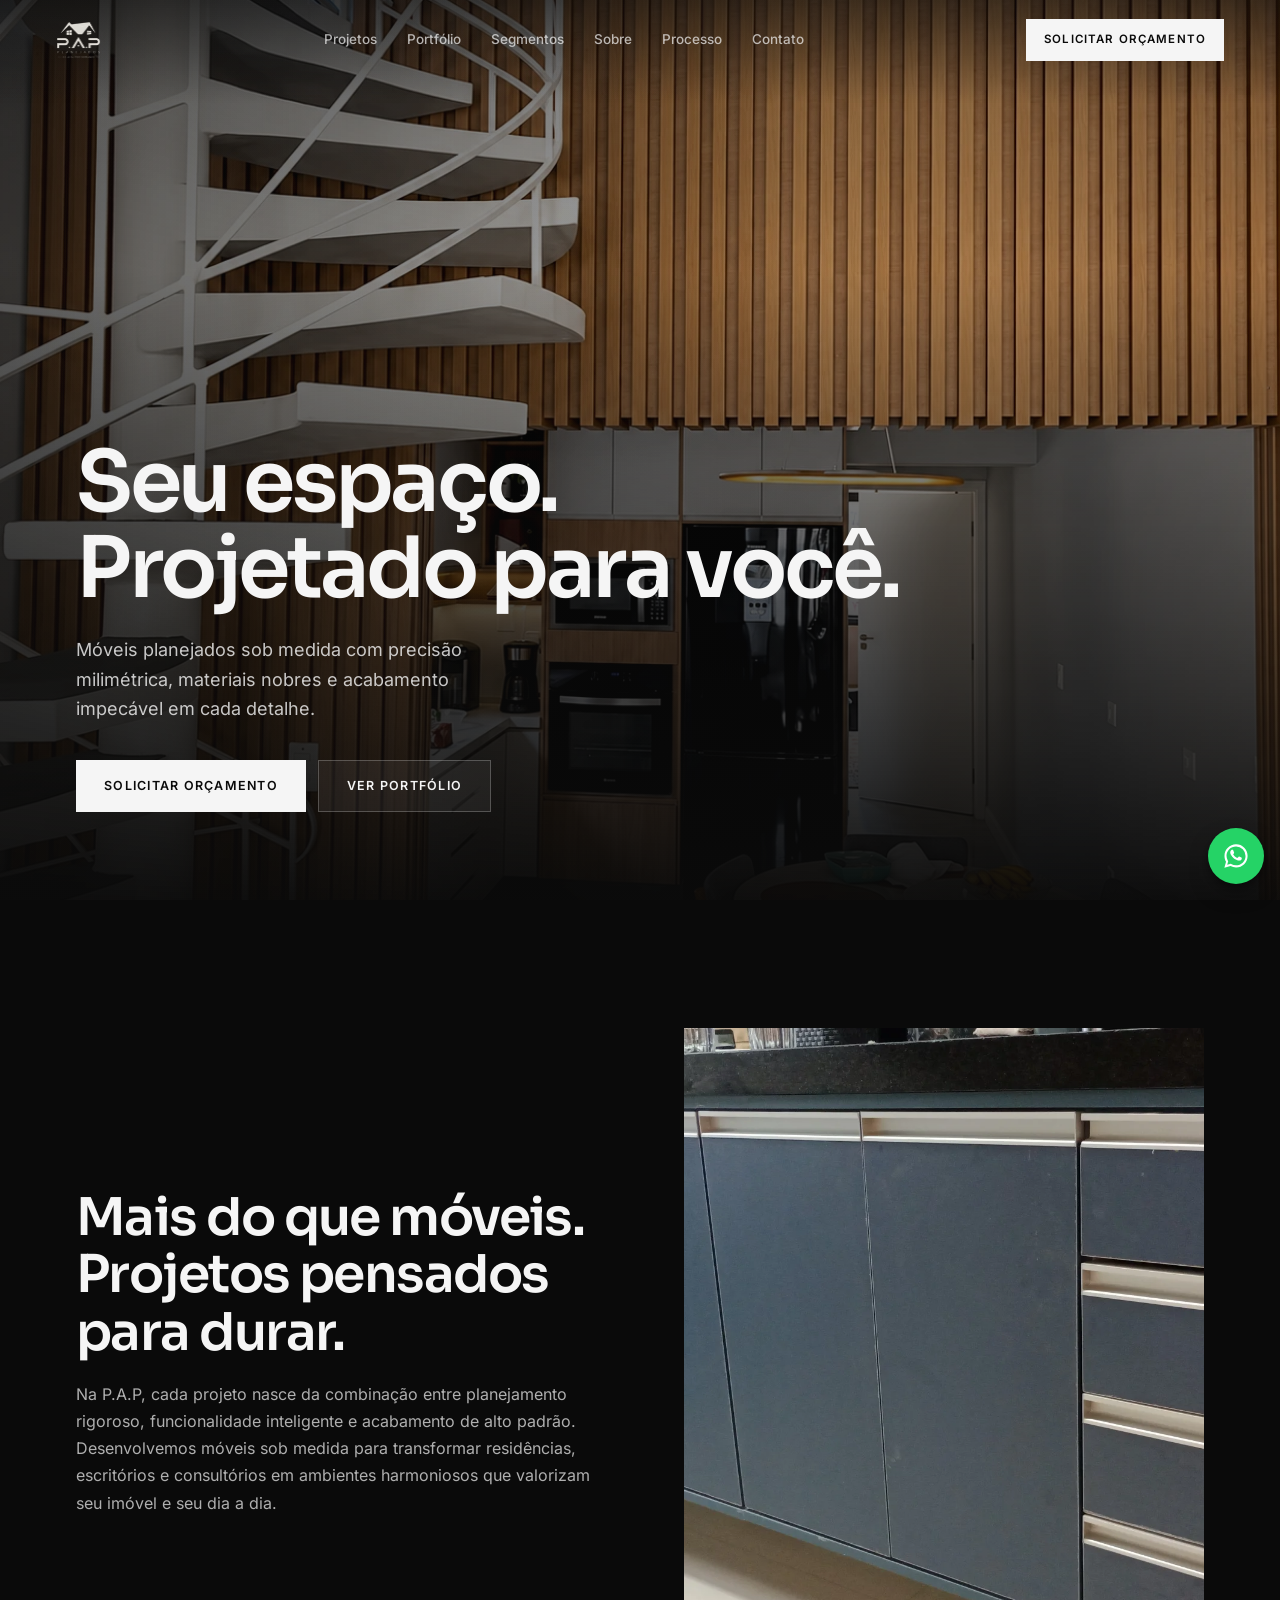
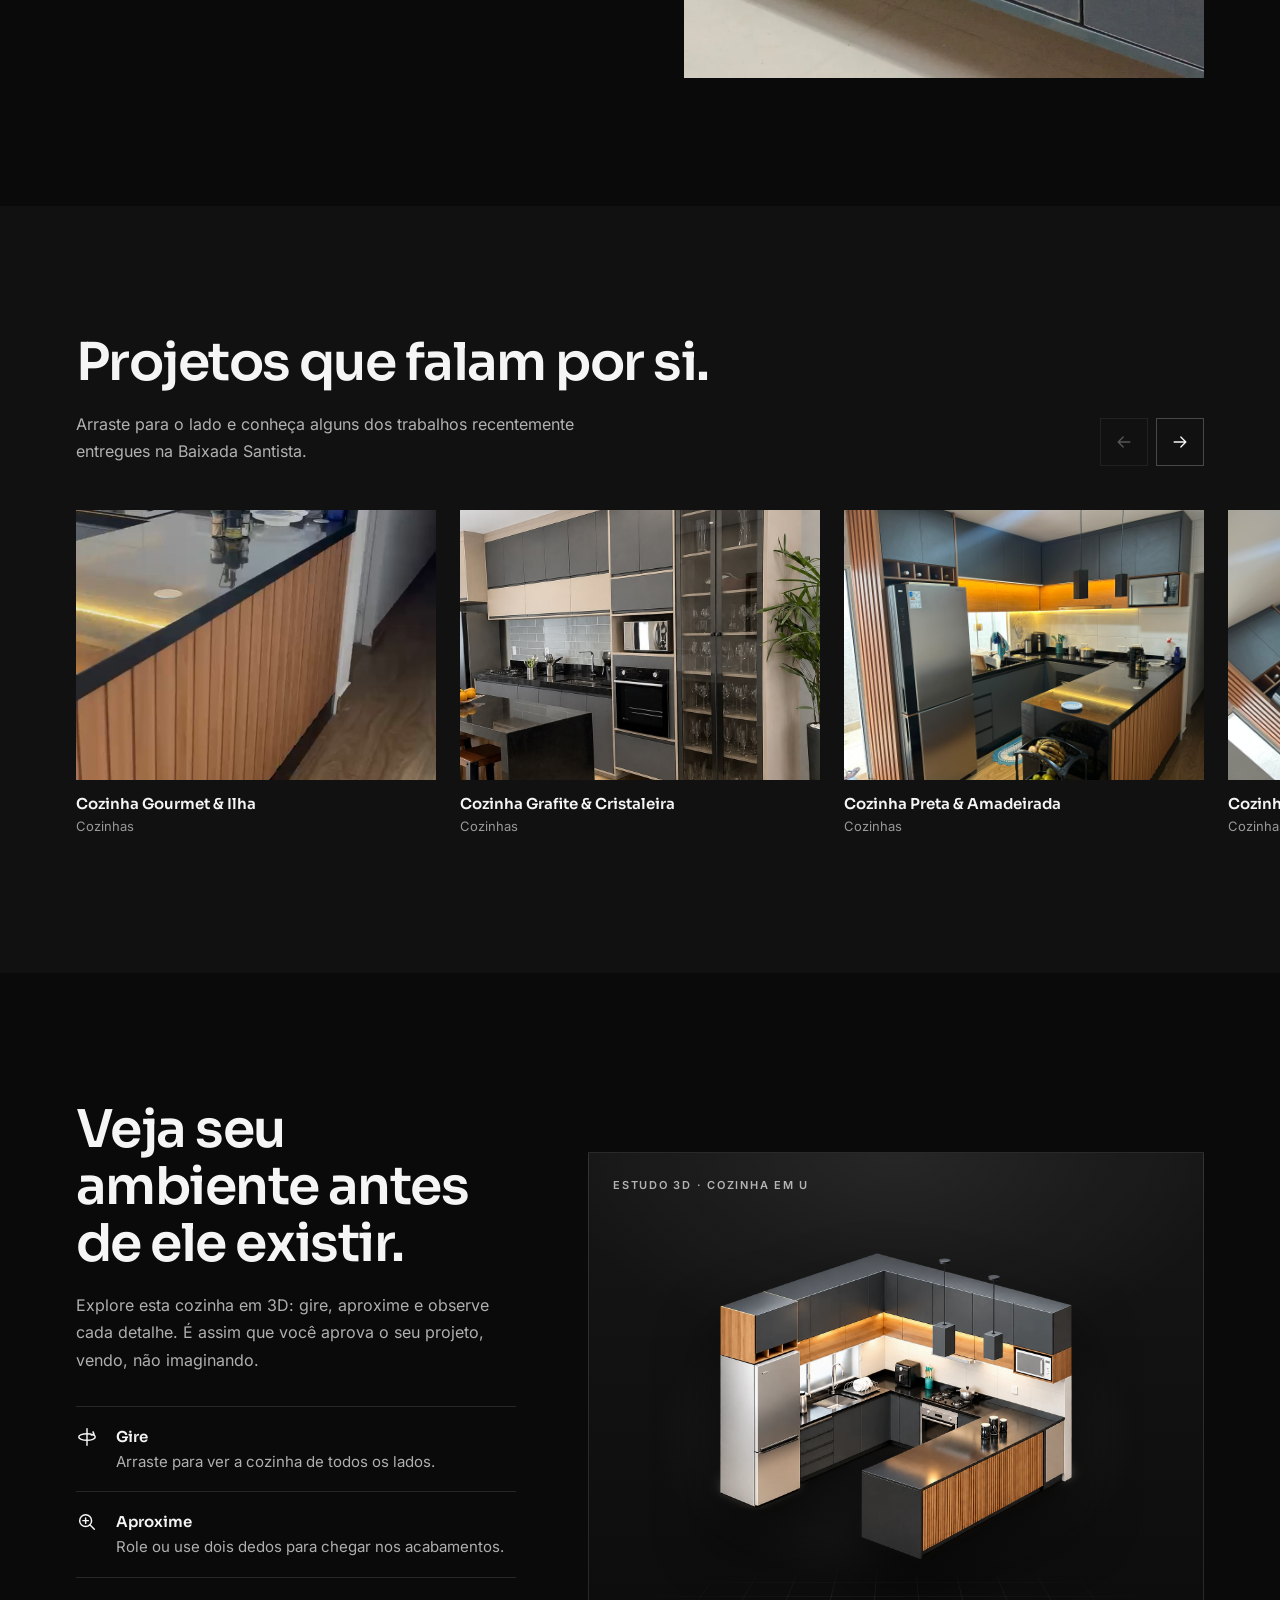
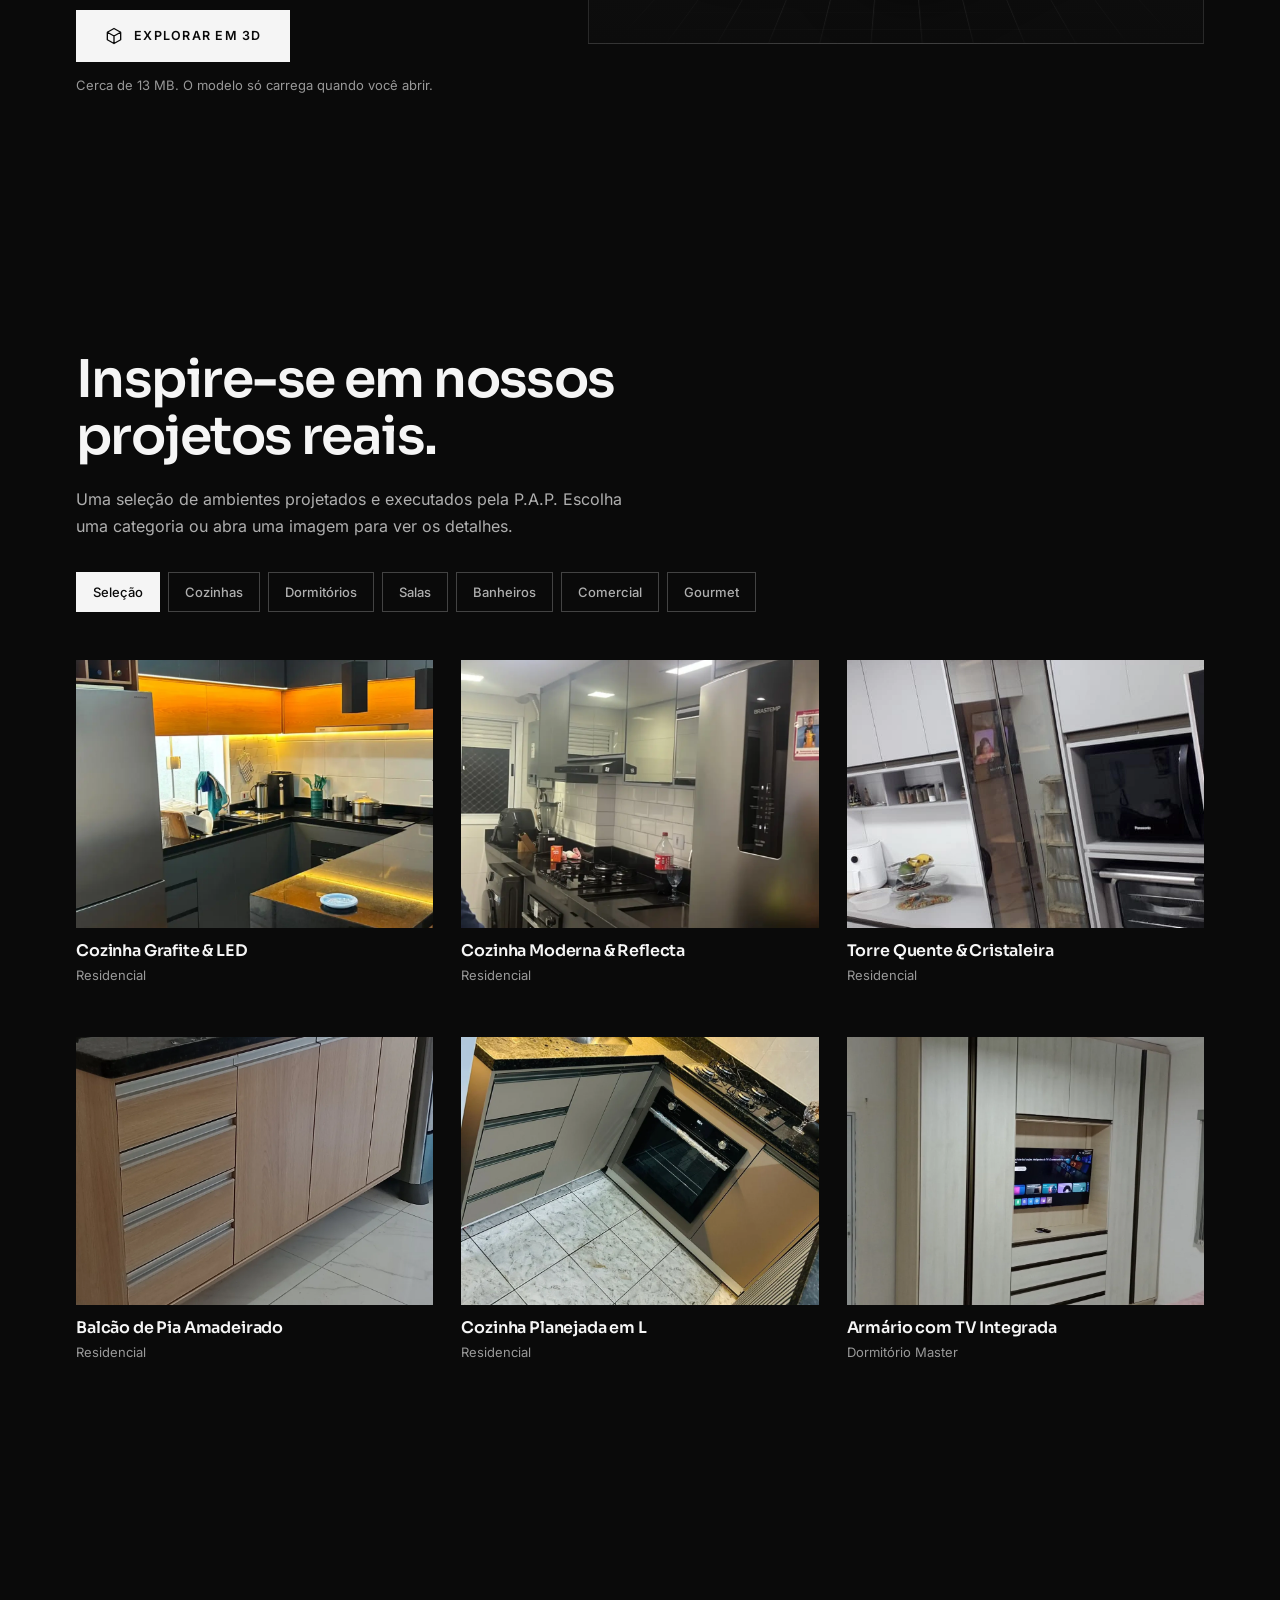
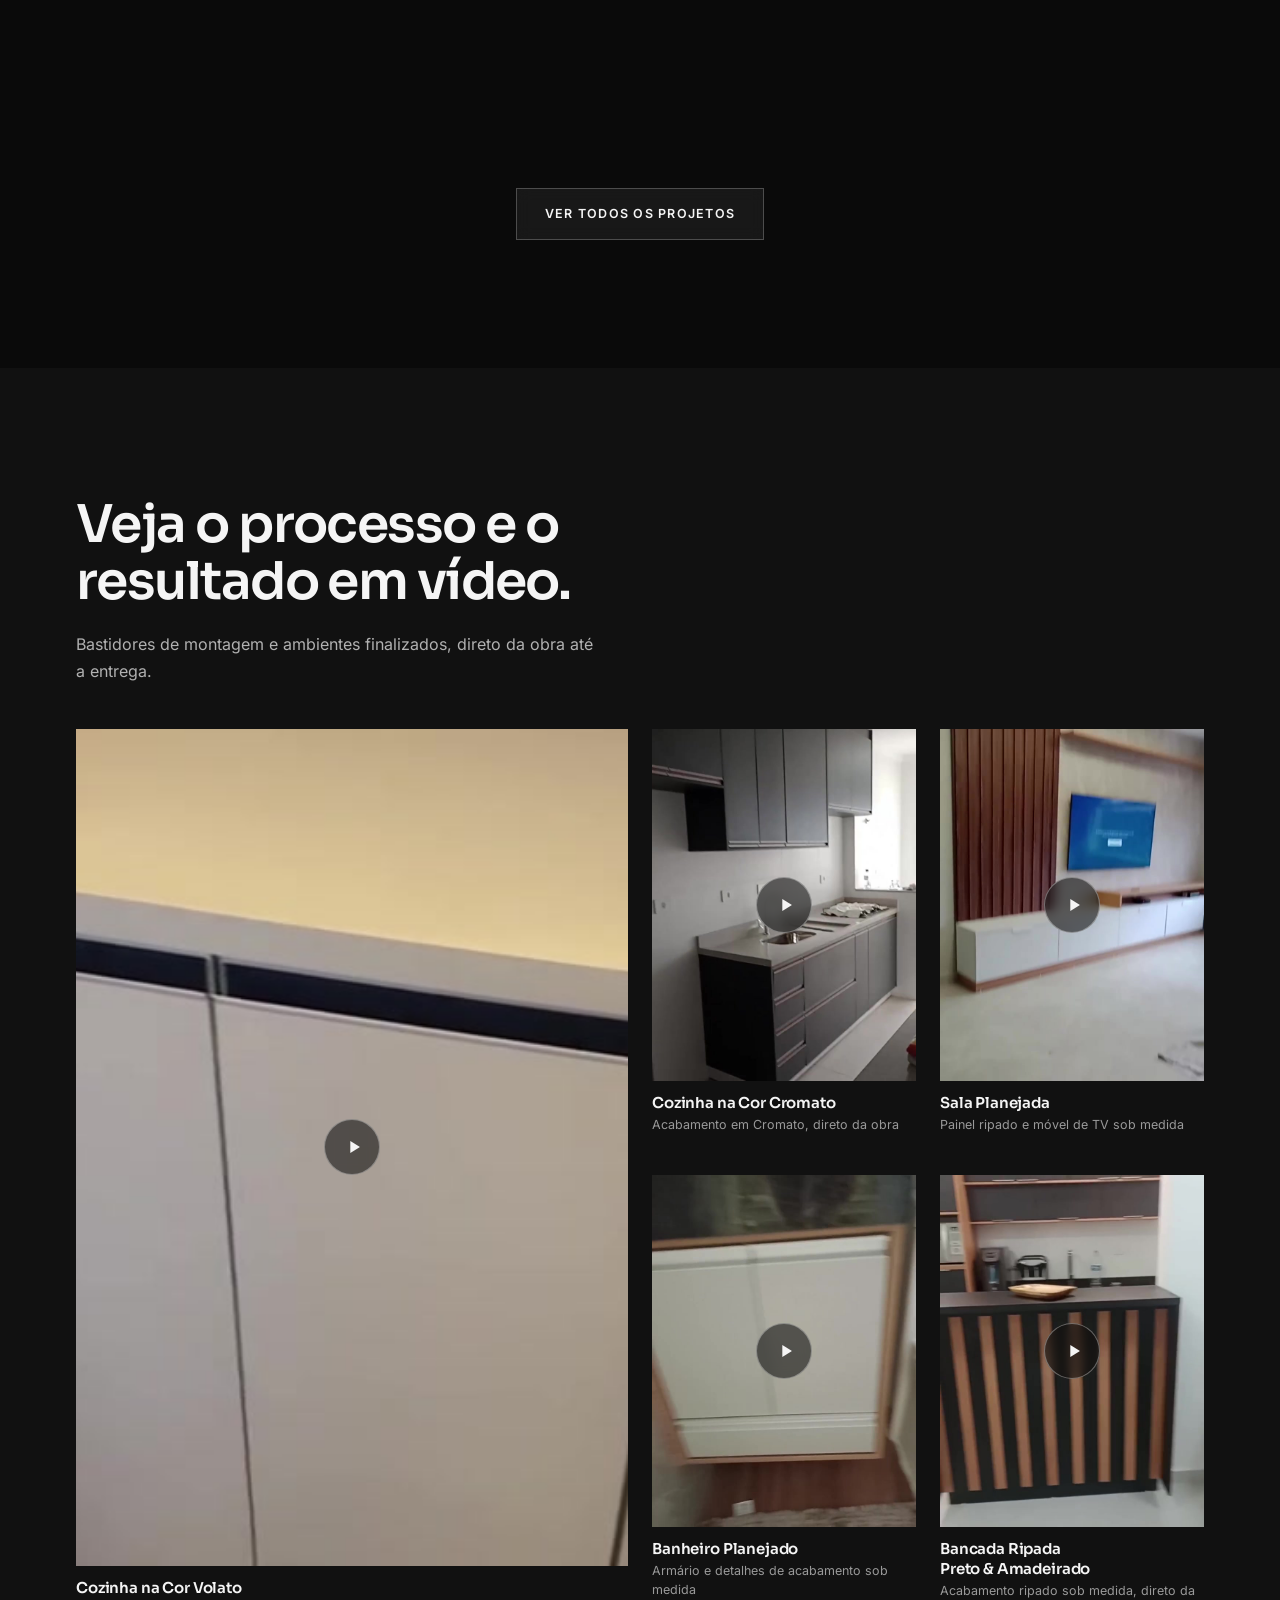
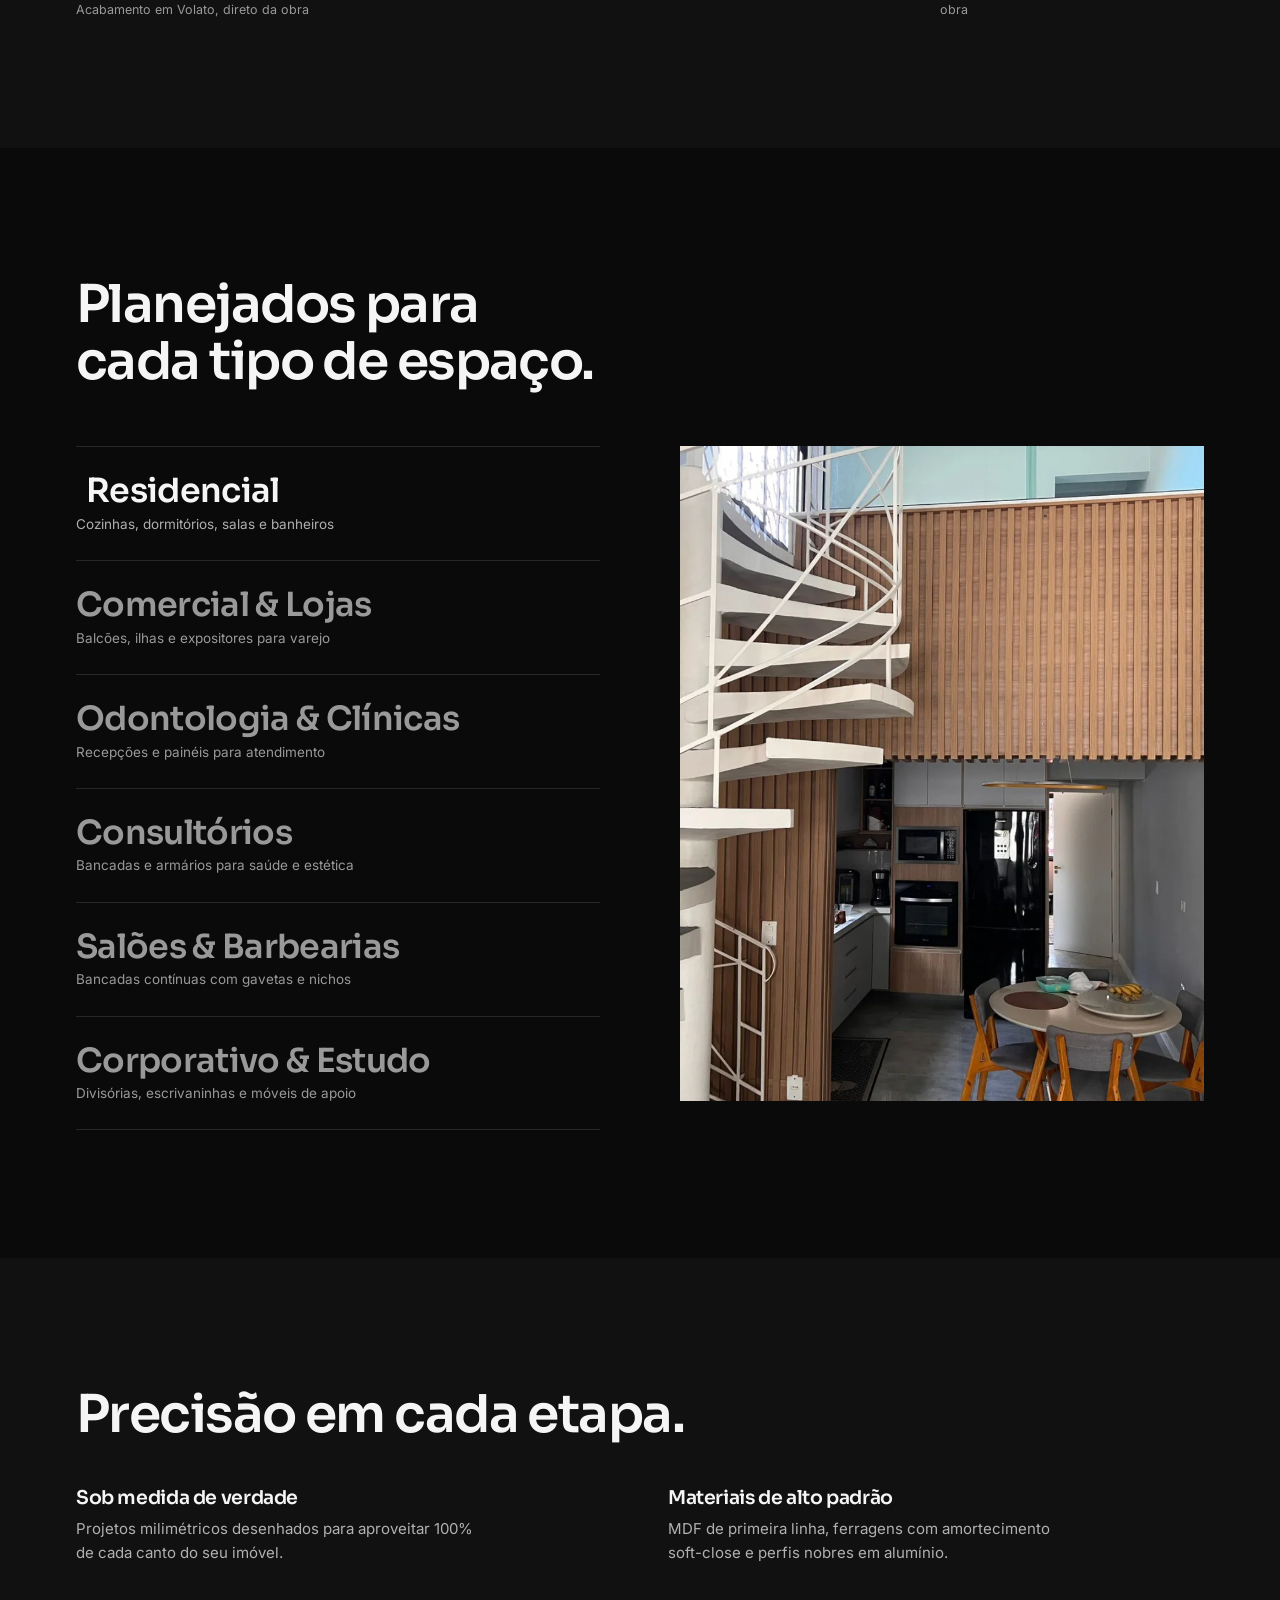
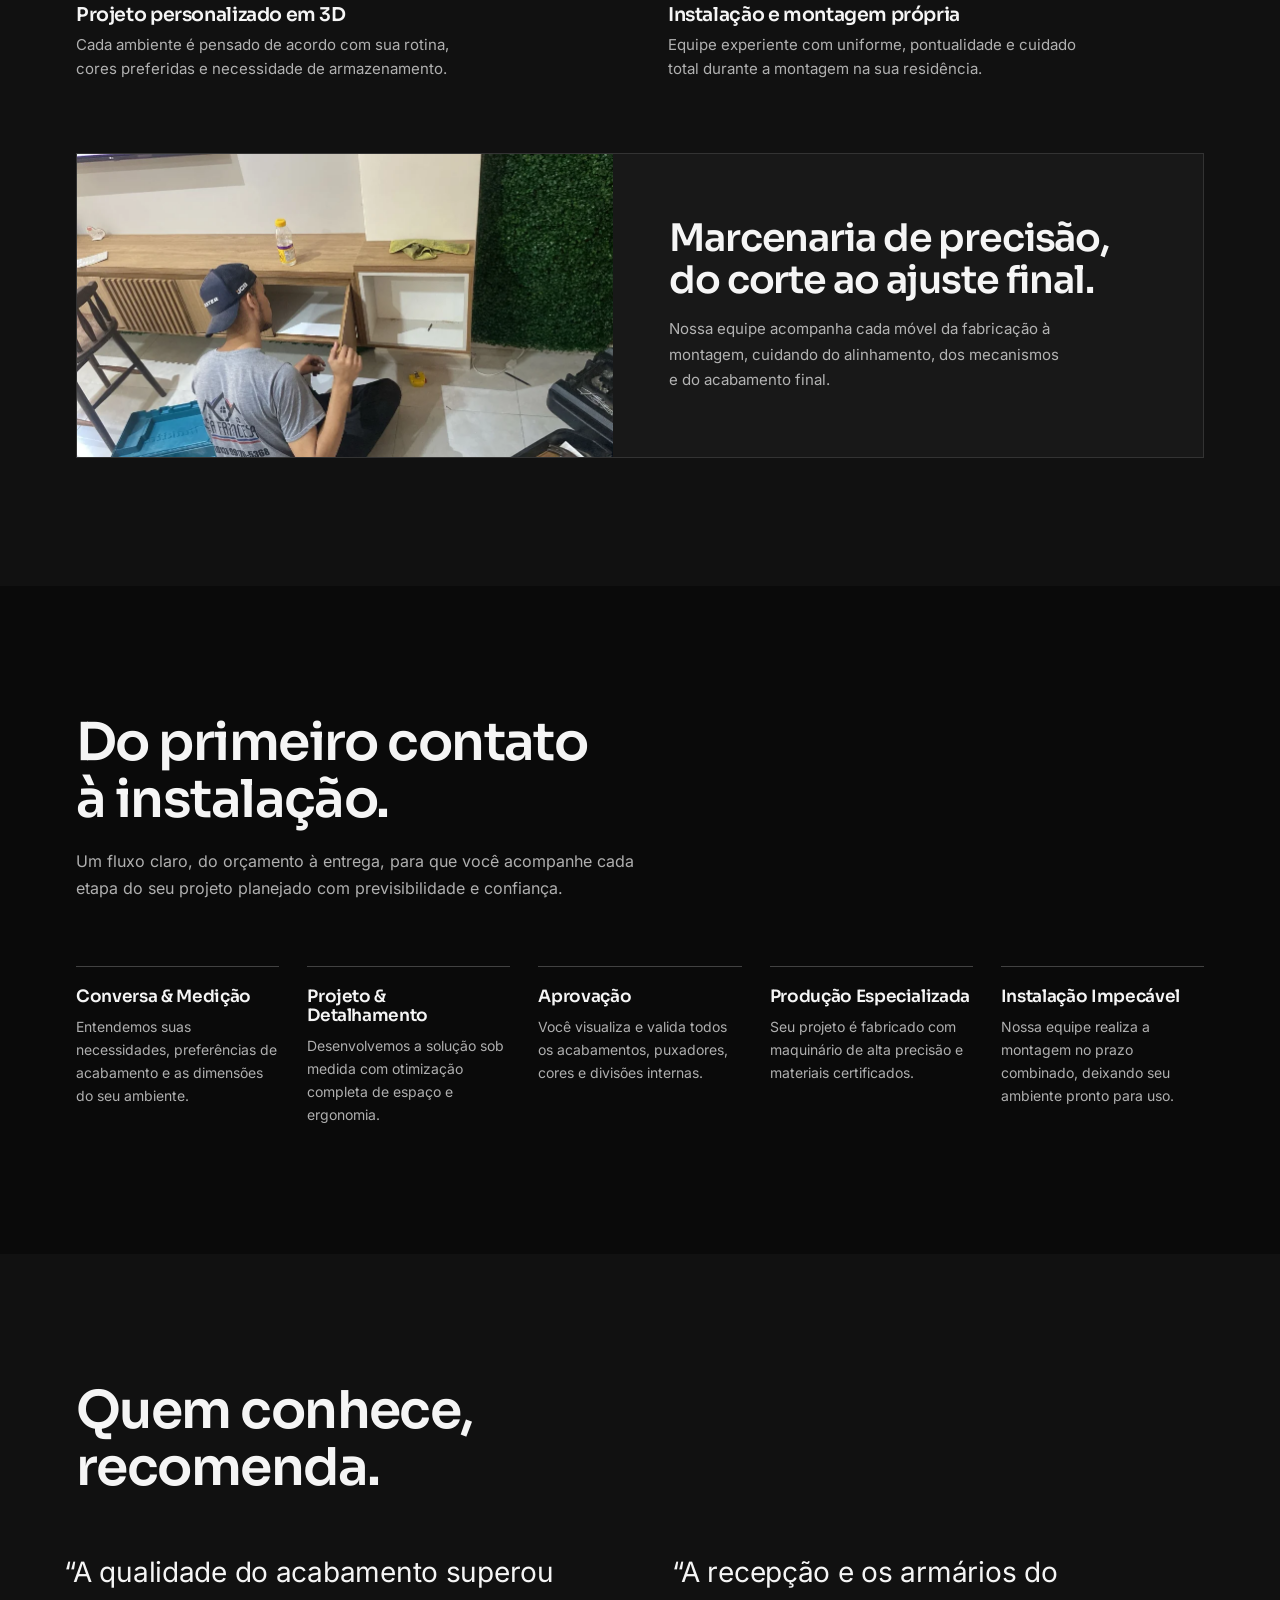
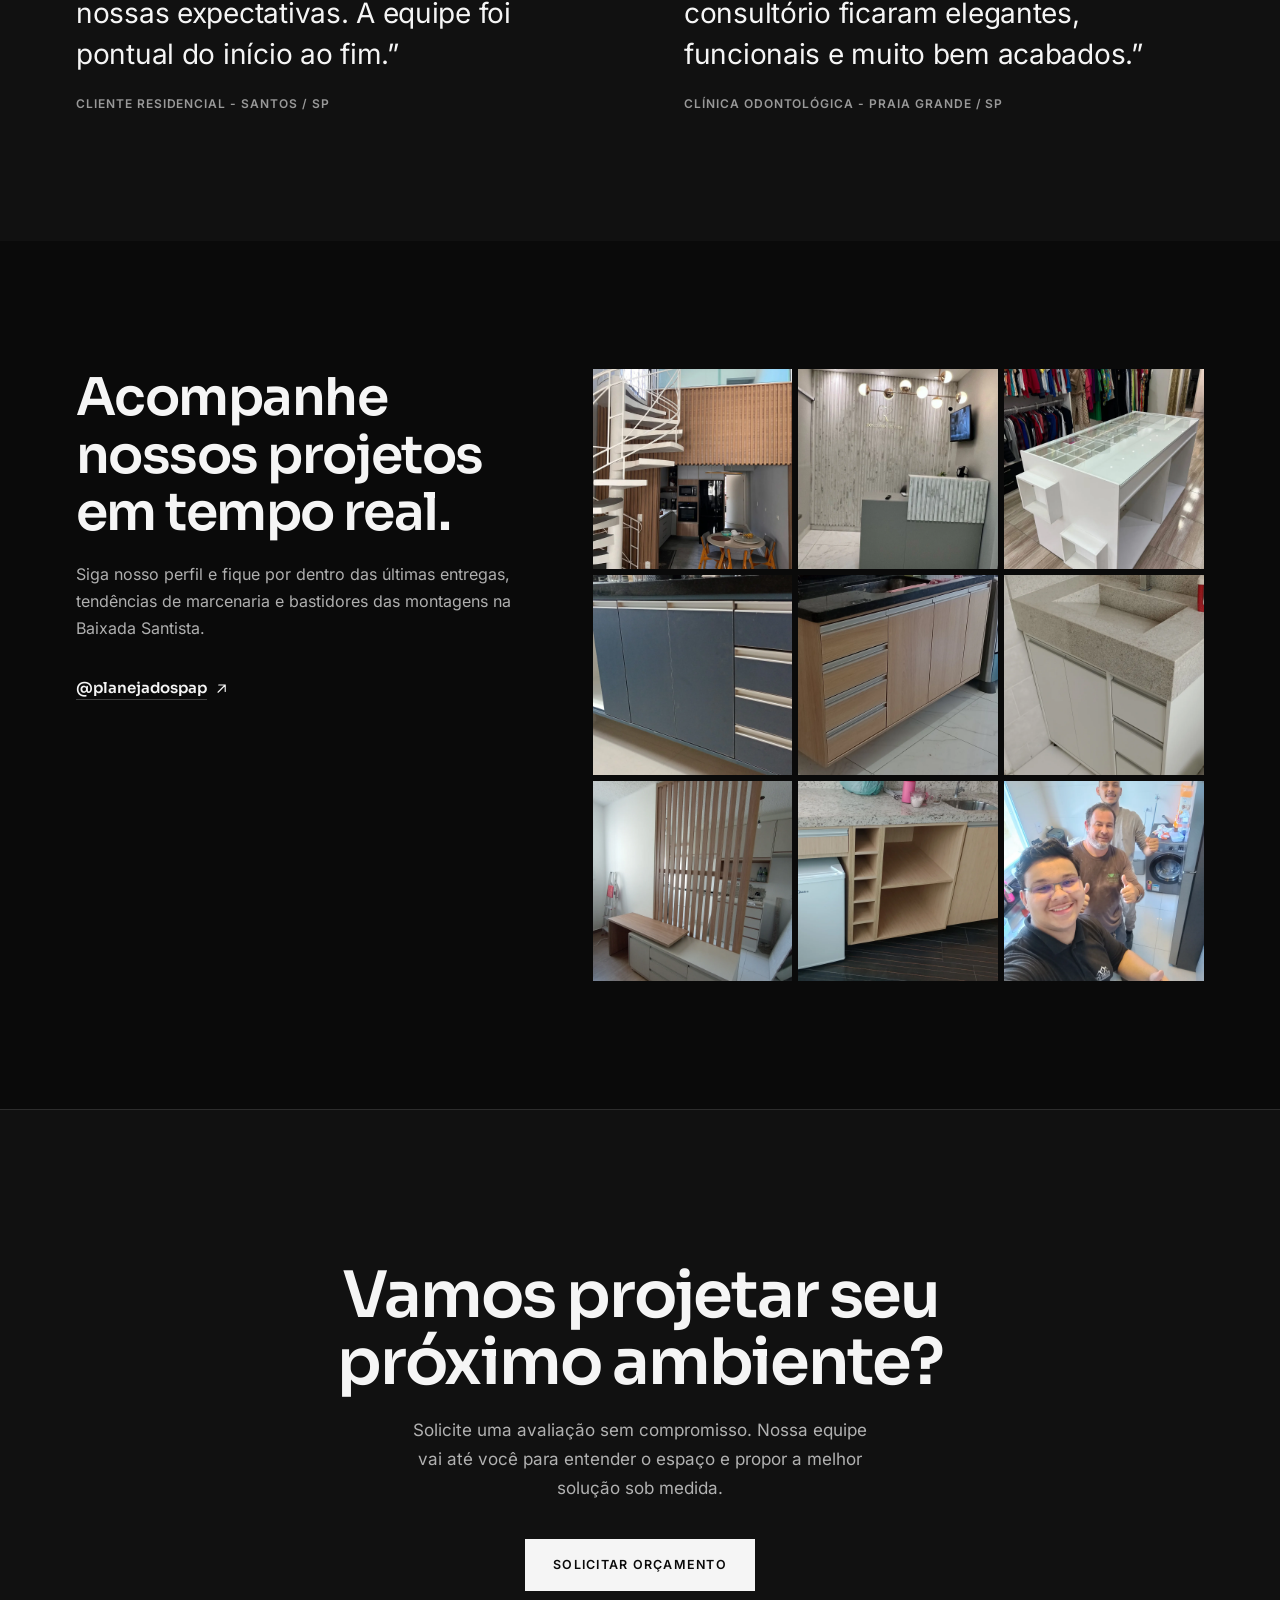
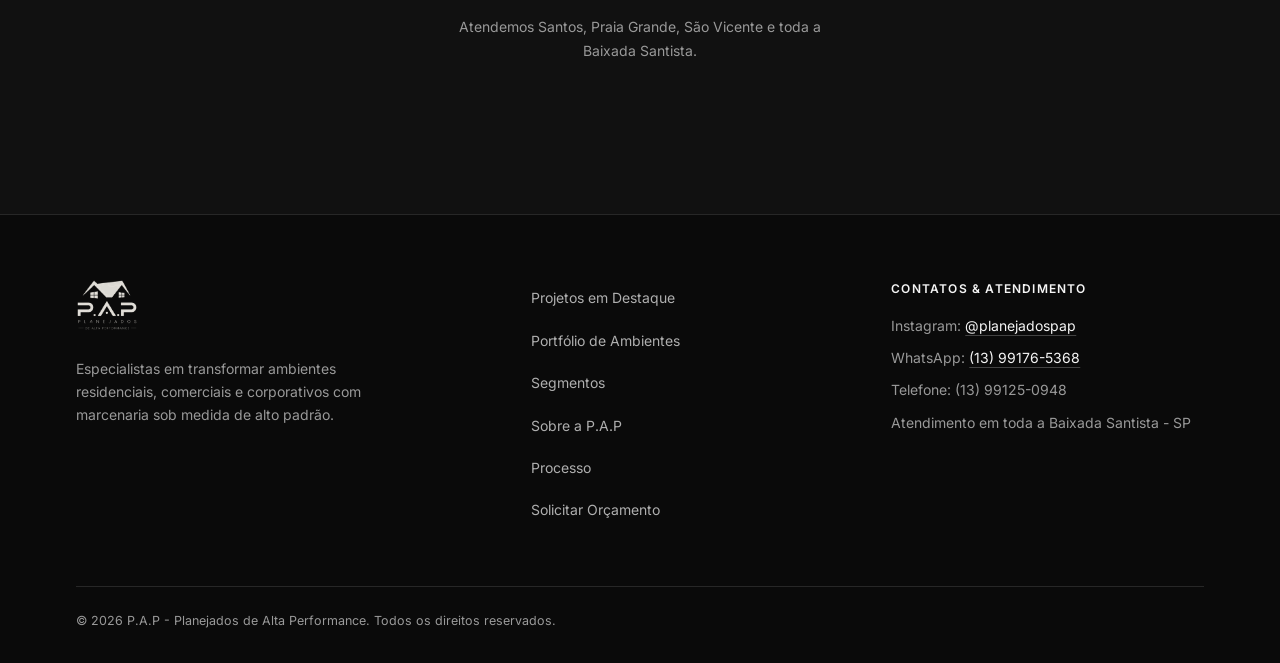
==== commit 571ca604: "Black and white palette and a new 3D kitchen stage Drop the cream/gold tones for neutral black and w" ====
--- a/index.html
+++ b/index.html
@@ -46,7 +46,7 @@
 </script>
 <link rel="preload" href="/assets/fonts/inter-latin-variable.woff2" as="font" type="font/woff2" crossorigin>
 <link rel="preload" href="/assets/fonts/sora-latin-variable.woff2" as="font" type="font/woff2" crossorigin>
-<link rel="stylesheet" href="/assets/css/styles.css?v=20261010-original-com-3d-2">
+<link rel="stylesheet" href="/assets/css/styles.css?v=20261010-pb-3d">
 <script>document.documentElement.classList.add('js')</script>
 </head>
 <body>
@@ -61,6 +61,9 @@
   <symbol id="icon-instagram" viewBox="0 0 24 24"><rect x="3" y="3" width="18" height="18" rx="5"/><circle cx="12" cy="12" r="4"/><circle cx="17.4" cy="6.6" r="1" fill="currentColor" stroke="none"/></symbol>
   <symbol id="icon-play" viewBox="0 0 24 24"><path d="M8 5.5v13l10.5-6.5z" fill="currentColor" stroke="none"/></symbol>
   <symbol id="icon-cube" viewBox="0 0 24 24"><path d="m12 3 8 4.5v9L12 21l-8-4.5v-9L12 3Zm0 9 8-4.5M12 12 4 7.5M12 12v9"/></symbol>
+  <symbol id="icon-orbit" viewBox="0 0 24 24"><ellipse cx="12" cy="12" rx="9" ry="3.6"/><path d="M12 3v18"/><path d="m18.6 6.4 1.2 3-3.2.4"/></symbol>
+  <symbol id="icon-zoom" viewBox="0 0 24 24"><circle cx="10.5" cy="10.5" r="6.5"/><path d="m20 20-4.9-4.9M10.5 7.5v6M7.5 10.5h6"/></symbol>
+  <symbol id="icon-reset" viewBox="0 0 24 24"><path d="M4 12a8 8 0 1 0 2.4-5.7"/><path d="M4 4v4.5h4.5"/></symbol>
 </svg>
 <!-- ================= HEADER ================= -->
 <header id="siteHeader">
@@ -226,43 +229,75 @@
 <!-- ================= PROJETO INTERATIVO 3D ================= -->
 <section class="projeto-3d sec-pad" id="projeto-3d">
   <div class="wrap">
-      <div class="projeto-3d-grid">
-        <div class="projeto-3d-copy reveal">
-          <h2 class="sec-title">Veja seu ambiente antes de ele existir</h2>
-          <p class="sec-body">Explore esta cozinha em 3D: gire, aproxime e observe cada detalhe. É assim que você aprova o seu projeto, vendo, não imaginando.</p>
-          <button class="projeto-3d-abrir" id="abrirCozinha3d" type="button">
+    <div class="p3d">
+      <div class="p3d-copy reveal">
+        <h2 class="sec-title">Veja seu ambiente antes de ele existir.</h2>
+        <p class="sec-body">Explore esta cozinha em 3D: gire, aproxime e observe cada detalhe. É assim que você aprova o seu projeto, vendo, não imaginando.</p>
+
+        <ul class="p3d-gestos">
+          <li>
+            <svg class="icon" aria-hidden="true"><use href="#icon-orbit"/></svg>
+            <span><strong>Gire</strong> Arraste para ver a cozinha de todos os lados.</span>
+          </li>
+          <li>
+            <svg class="icon" aria-hidden="true"><use href="#icon-zoom"/></svg>
+            <span><strong>Aproxime</strong> Role ou use dois dedos para chegar nos acabamentos.</span>
+          </li>
+        </ul>
+
+        <div class="p3d-acao">
+          <button class="btn-primary p3d-abrir" id="abrirCozinha3d" type="button" aria-controls="cozinha3d">
+            <svg class="icon" aria-hidden="true"><use href="#icon-cube"/></svg>
             <span id="abrirCozinha3dTexto">Explorar em 3D</span>
-            <svg class="icon" aria-hidden="true"><use href="#icon-cube"/></svg>
           </button>
-        </div>
-
-      <div class="projeto-3d-stage reveal">
+          <a class="btn-primary p3d-pedir" id="pedirCozinha3d" hidden href="https://wa.me/5513991765368?text=Ol%C3%A1!%20Vi%20a%20cozinha%20em%203D%20no%20site%20da%20P.A.P%20e%20quero%20um%20projeto%20como%20este%20para%20o%20meu%20espa%C3%A7o." target="_blank" rel="noopener">
+            Quero um projeto como este
+            <svg class="icon" aria-hidden="true"><use href="#icon-arrow-right"/></svg>
+          </a>
+          <p class="p3d-status" id="statusCozinha3d" aria-live="polite">Cerca de 13 MB. O modelo só carrega quando você abrir.</p>
+        </div>
+      </div>
+
+      <div class="p3d-stage reveal" id="p3dStage" data-state="idle">
+        <div class="p3d-floor" aria-hidden="true"></div>
         <model-viewer
           id="cozinha3d"
           src="/assets/3d/cozinha-planejada.glb"
-            poster="/assets/3d/cozinha-planejada-recorte-3d.webp"
           alt="Modelo 3D interativo de uma cozinha planejada grafite com detalhes em madeira e ilha central ripada"
           loading="lazy"
           reveal="manual"
           camera-controls
           touch-action="pan-y"
           interaction-prompt="none"
-            environment-image="neutral"
-            tone-mapping="aces"
-            camera-orbit="42deg 80deg 88%"
-            field-of-view="30deg"
-            min-camera-orbit="auto 45deg 78%"
-            max-camera-orbit="auto 88deg 165%"
-            shadow-intensity="1.8"
-            shadow-softness="0.55"
-            exposure="1.12"
-          >
-            <div class="projeto-3d-poster" slot="poster"></div>
-          </model-viewer>
-          <span class="projeto-3d-selo" aria-hidden="true">ESTUDO 3D</span>
-        <div class="projeto-3d-rodape">
-          <span id="statusCozinha3d" aria-live="polite">O modelo só será carregado quando você abrir.</span>
-          <span class="projeto-3d-gesto" aria-hidden="true">ARRASTE PARA GIRAR</span>
+          environment-image="neutral"
+          tone-mapping="aces"
+          camera-orbit="42deg 74deg 112%"
+          field-of-view="30deg"
+          min-camera-orbit="auto 45deg 78%"
+          max-camera-orbit="auto 88deg 165%"
+          auto-rotate-delay="0"
+          rotation-per-second="14deg"
+          shadow-intensity="1.4"
+          shadow-softness="0.8"
+          exposure="1.05"
+        >
+          <div class="p3d-poster" slot="poster"></div>
+          <div slot="progress-bar"></div>
+        </model-viewer>
+
+        <span class="p3d-tag" aria-hidden="true">Estudo 3D · Cozinha em U</span>
+        <span class="p3d-hint" aria-hidden="true">Arraste para girar</span>
+        <div class="p3d-progress" aria-hidden="true"><span id="p3dProgress"></span></div>
+
+        <div class="p3d-tools">
+          <button type="button" class="p3d-tool" id="p3dRotate" aria-pressed="false">
+            <svg class="icon" aria-hidden="true"><use href="#icon-orbit"/></svg>
+            Girar sozinho
+          </button>
+          <button type="button" class="p3d-tool" id="p3dReset">
+            <svg class="icon" aria-hidden="true"><use href="#icon-reset"/></svg>
+            Reiniciar vista
+          </button>
         </div>
       </div>
     </div>
@@ -849,7 +884,7 @@
 </a>
 
 <!-- ================= SCRIPTS ================= -->
-<script src="/assets/js/main.js?v=20261010-original-com-3d" defer></script>
+<script src="/assets/js/main.js?v=20261010-pb-3d" defer></script>
 
 </body>
 </html>
--- a/assets/css/styles.css
+++ b/assets/css/styles.css
@@ -16,14 +16,14 @@
 /* ================= TOKENS ================= */
 :root{
   --bg:#0a0a0a;
-  --surface:#111110;
-  --surface-2:#171715;
-  --text:#f2efe8;
-  --text-soft:rgba(242,239,232,.7);
-  --text-mute:#9a988f;
-  --line:rgba(242,239,232,.12);
-  --line-strong:rgba(242,239,232,.24);
-  --accent:#c6a87d;
+  --surface:#111111;
+  --surface-2:#181818;
+  --text:#f5f5f5;
+  --text-soft:rgba(245,245,245,.7);
+  --text-mute:#999999;
+  --line:rgba(245,245,245,.12);
+  --line-strong:rgba(245,245,245,.24);
+  --accent:#ffffff;
 
   --ease-out:cubic-bezier(.23,1,.32,1);
   --ease-in-out:cubic-bezier(.77,0,.175,1);
@@ -43,7 +43,7 @@
   scroll-behavior:smooth;
   scroll-padding-top:var(--header-h);
   overflow-x:clip;
-  scrollbar-color:#34332f var(--bg);
+  scrollbar-color:#333333 var(--bg);
   -webkit-text-size-adjust:100%;
 }
 html.is-locked{overflow:hidden;}
@@ -63,8 +63,8 @@
 ::selection{background:var(--accent);color:var(--bg);}
 ::-webkit-scrollbar{width:10px;height:10px;}
 ::-webkit-scrollbar-track{background:var(--bg);}
-::-webkit-scrollbar-thumb{background:#34332f;border:2px solid var(--bg);}
-::-webkit-scrollbar-thumb:hover{background:#4a4944;}
+::-webkit-scrollbar-thumb{background:#333333;border:2px solid var(--bg);}
+::-webkit-scrollbar-thumb:hover{background:#4a4a4a;}
 
 :focus-visible{outline:2px solid var(--accent);outline-offset:3px;}
 
@@ -154,7 +154,7 @@
 }
 .btn-primary,.header-cta,.modal-cta{background:var(--text);color:var(--bg);}
 .btn-secondary{
-  background:rgba(242,239,232,.06);
+  background:rgba(245,245,245,.06);
   color:var(--text);
   border:1px solid var(--line-strong);
   -webkit-backdrop-filter:blur(8px);
@@ -164,7 +164,7 @@
 
 @media (hover:hover) and (pointer:fine){
   .btn-primary:hover,.header-cta:hover,.modal-cta:hover{background:#fff;}
-  .btn-secondary:hover{background:rgba(242,239,232,.14);border-color:rgba(242,239,232,.4);}
+  .btn-secondary:hover{background:rgba(245,245,245,.14);border-color:rgba(245,245,245,.4);}
   .modal-cta:hover .icon{transform:translateX(3px);}
 }
 
@@ -359,7 +359,7 @@
 }
 .hero h1 .line > span{display:inline-block;}
 .hero .sub{
-  color:rgba(242,239,232,.8);
+  color:rgba(245,245,245,.8);
   font-size:16px;
   line-height:1.65;
   max-width:36ch;
@@ -462,125 +462,206 @@
 .gcard:focus-visible{outline-offset:4px;}
 
 /* ================= PROJETO INTERATIVO 3D ================= */
+/* Um palco de estúdio: luz de cima, piso de prancheta e o modelo no centro. */
 .projeto-3d{background:var(--bg);overflow:clip;}
-.projeto-3d-grid{
+.p3d{display:grid;gap:40px;}
+
+.p3d-copy .sec-title{max-width:12ch;}
+.p3d-gestos{
+  list-style:none;
+  margin-top:32px;
+  border-top:1px solid var(--line);
+}
+.p3d-gestos li{
   display:grid;
-  grid-template-columns:minmax(0,.86fr) minmax(0,1.14fr);
-  align-items:stretch;
-  min-height:600px;
+  grid-template-columns:24px minmax(0,1fr);
+  gap:16px;
+  align-items:start;
+  padding-block:18px;
+  border-bottom:1px solid var(--line);
+  color:var(--text-soft);
+  font-size:15px;
+  line-height:1.55;
+}
+.p3d-gestos .icon{width:22px;height:22px;margin-top:1px;color:var(--text);}
+.p3d-gestos strong{
+  display:block;
+  margin-bottom:2px;
+  color:var(--text);
+  font-family:'Sora',sans-serif;
+  font-weight:600;
+}
+
+.p3d-acao{margin-top:32px;}
+.p3d-abrir,.p3d-pedir{width:100%;}
+.p3d-abrir .icon{width:20px;height:20px;}
+.p3d-abrir:disabled{cursor:progress;opacity:.75;}
+.p3d-pedir .icon{transition:transform .25s var(--ease-out);}
+@media (hover:hover) and (pointer:fine){.p3d-pedir:hover .icon{transform:translateX(3px);}}
+.p3d-status{margin-top:14px;color:var(--text-mute);font-size:13px;line-height:1.5;}
+
+.p3d-stage{
+  position:relative;
+  isolation:isolate;
+  aspect-ratio:1/1;
+  max-height:560px;
+  width:100%;
   overflow:hidden;
-  border-radius:32px;
-  background:#d7c7b5;
-}
-.projeto-3d-copy{
-  position:relative;
-  z-index:2;
-  display:flex;
-  flex-direction:column;
-  align-items:flex-start;
-  justify-content:center;
-  padding:clamp(48px,5vw,72px);
-}
-.projeto-3d-copy .sec-title{
-  max-width:10ch;
-  margin:0;
-  color:#221b17;
-  font-size:clamp(2.8rem,4.2vw,3.8rem);
-  line-height:.98;
-  letter-spacing:-.055em;
-}
-.projeto-3d-copy .sec-body{
-  max-width:34ch;
-  margin-top:30px;
-  color:rgba(34,27,23,.76);
-  font-size:clamp(1rem,1.25vw,1.2rem);
-  line-height:1.65;
-}
-.projeto-3d-stage{position:relative;min-width:0;background:transparent;}
-.projeto-3d-stage model-viewer{
-  position:relative;
-  display:block;
+  border:1px solid var(--line);
+  background:
+    radial-gradient(ellipse 55% 42% at 50% 58%,rgba(255,255,255,.11),rgba(255,255,255,0) 72%),
+    radial-gradient(ellipse 80% 60% at 50% 0%,rgba(255,255,255,.07),rgba(255,255,255,0) 70%),
+    linear-gradient(180deg,#161616 0%,#0c0c0c 100%);
+  cursor:pointer;
+}
+.p3d-stage[data-state="ready"]{cursor:grab;}
+.p3d-stage[data-state="ready"]:active{cursor:grabbing;}
+.p3d-stage[data-state="loading"]{cursor:progress;}
+
+/* Piso quadriculado em perspectiva, sumindo nas bordas. */
+.p3d-floor{
+  position:absolute;
+  z-index:-1;
+  left:-30%;
+  right:-30%;
+  bottom:-6%;
+  height:70%;
+  background-image:
+    linear-gradient(rgba(255,255,255,.085) 1px,transparent 1px),
+    linear-gradient(90deg,rgba(255,255,255,.085) 1px,transparent 1px);
+  background-size:56px 56px;
+  background-position:center bottom;
+  transform:perspective(700px) rotateX(64deg);
+  transform-origin:50% 100%;
+  -webkit-mask-image:radial-gradient(ellipse 50% 70% at 50% 45%,#000 10%,transparent 72%);
+  mask-image:radial-gradient(ellipse 50% 70% at 50% 45%,#000 10%,transparent 72%);
+  pointer-events:none;
+}
+
+.p3d-stage model-viewer{
+  position:absolute;
+  inset:0;
   width:100%;
   height:100%;
-  min-height:600px;
-  overflow:hidden;
-  border:0;
   background:transparent;
   --poster-color:transparent;
-  --progress-bar-color:var(--accent);
-  --progress-bar-height:3px;
-}
-.projeto-3d-poster{
+}
+.p3d-poster{
   position:absolute;
   inset:0;
-  background:url('/assets/3d/cozinha-planejada-recorte-3d.webp') center / 100% auto no-repeat;
-}
-.projeto-3d-abrir{
-  position:static;
+  background:url('/assets/3d/cozinha-planejada-recorte-3d.webp') 50% 56% / 84% auto no-repeat;
+  filter:drop-shadow(0 34px 30px rgba(0,0,0,.65));
+  transition:transform .9s var(--ease-out),opacity .4s ease;
+}
+
+.p3d-tag{
+  position:absolute;
+  top:20px;
+  left:20px;
+  color:var(--text-soft);
+  font-size:11px;
+  font-weight:600;
+  letter-spacing:.16em;
+  text-transform:uppercase;
+  pointer-events:none;
+}
+
+/* Carregamento: barra fina na base do palco, com o progresso real do modelo. */
+.p3d-progress{
+  position:absolute;
+  left:0;right:0;bottom:0;
+  height:2px;
+  background:rgba(255,255,255,.1);
+  opacity:0;
+  transition:opacity .3s ease;
+  pointer-events:none;
+}
+.p3d-progress span{
+  display:block;
+  height:100%;
+  background:var(--text);
+  transform:scaleX(var(--p,0));
+  transform-origin:left;
+  transition:transform .25s var(--ease-out);
+}
+.p3d-stage[data-state="loading"] .p3d-progress{opacity:1;}
+.p3d-stage[data-state="loading"] .p3d-poster{opacity:.55;}
+
+.p3d-hint{
+  position:absolute;
+  left:50%;
+  bottom:84px;
+  padding:8px 14px;
+  border:1px solid var(--line-strong);
+  background:rgba(10,10,10,.7);
+  font-size:12px;
+  font-weight:500;
+  white-space:nowrap;
+  transform:translateX(-50%);
+  opacity:0;
+  pointer-events:none;
+}
+
+.p3d-tools{
+  position:absolute;
+  right:16px;
+  bottom:16px;
+  left:16px;
+  display:flex;
+  justify-content:flex-end;
+  gap:8px;
+  opacity:0;
+  visibility:hidden;
+  transform:translateY(8px);
+  transition:opacity .3s ease,transform .5s var(--ease-out),visibility 0s linear .3s;
+}
+.p3d-stage[data-state="ready"] .p3d-tools{
+  opacity:1;
+  visibility:visible;
+  transform:none;
+  transition:opacity .4s ease .2s,transform .6s var(--ease-out) .2s,visibility 0s;
+}
+.p3d-tool{
   display:inline-flex;
   align-items:center;
-  justify-content:center;
-  gap:14px;
-  min-height:64px;
-  margin-top:32px;
-  padding:0 30px;
-  border:0;
-  border-radius:999px;
-  background:#29211c;
-  color:#fffaf3;
-  box-shadow:none;
-  font-size:15px;
-  font-weight:700;
-  letter-spacing:.01em;
-  text-transform:none;
+  gap:8px;
+  min-height:44px;
+  padding:0 16px;
+  border:1px solid var(--line-strong);
+  background:rgba(10,10,10,.72);
+  -webkit-backdrop-filter:blur(10px);
+  backdrop-filter:blur(10px);
+  font-size:13px;
+  font-weight:500;
   white-space:nowrap;
-  transition:background-color .18s ease,transform .16s var(--ease-out),opacity .18s ease;
-}
-.projeto-3d-abrir .icon{width:20px;height:20px;}
-.projeto-3d-abrir:active{transform:scale(.97);}
-.projeto-3d-abrir:disabled{cursor:wait;opacity:.72;}
-.projeto-3d-selo{
-  position:absolute;
-  right:28px;
-  bottom:26px;
-  z-index:3;
-  padding:12px 18px;
-  border-radius:999px;
-  background:rgba(247,239,229,.9);
-  color:#302720;
-  font-size:11px;
-  font-weight:700;
-  letter-spacing:.18em;
-}
-.projeto-3d-rodape{
-  position:absolute;
-  width:1px;
-  height:1px;
-  overflow:hidden;
-  clip:rect(0 0 0 0);
-  clip-path:inset(50%);
-  white-space:nowrap;
-}
+  transition:background-color .18s ease,color .18s ease,border-color .18s ease,transform .16s var(--ease-out);
+}
+.p3d-tool .icon{width:18px;height:18px;}
+.p3d-tool:active{transform:scale(.97);}
+.p3d-tool[aria-pressed="true"]{background:var(--text);color:var(--bg);border-color:var(--text);}
 @media (hover:hover) and (pointer:fine){
-  .projeto-3d-abrir:hover{background:#4d3d32;}
-}
-@media (max-width:760px){
-  .projeto-3d .wrap{width:calc(100% - 40px);margin-inline:auto;padding-inline:0;}
-  .projeto-3d-grid{display:block;min-height:0;border-radius:30px;}
-  .projeto-3d-copy{padding:46px 22px 10px;}
-  .projeto-3d-copy .sec-title{max-width:none;font-size:clamp(2.1rem,8.6vw,2.75rem);line-height:1.02;}
-  .projeto-3d-copy .sec-body{max-width:32ch;margin-top:26px;font-size:1.02rem;line-height:1.58;}
-  .projeto-3d-abrir{min-height:62px;margin-top:30px;padding-inline:28px;font-size:15px;}
-  .projeto-3d-stage model-viewer{height:clamp(310px,86vw,410px);min-height:0;}
-  .projeto-3d-poster{background-size:92% auto;}
-  .projeto-3d-selo{right:22px;bottom:22px;}
-}
-@media (max-width:390px){
-  .projeto-3d-copy{padding:42px 22px 8px;}
-  .projeto-3d-copy .sec-title{font-size:2.1rem;}
-  .projeto-3d-copy .sec-body{font-size:1rem;}
-  .projeto-3d-abrir{width:100%;padding-inline:20px;}
-  .projeto-3d-stage model-viewer{height:320px;}
+  .p3d-stage[data-state="idle"]:hover .p3d-poster{transform:translateY(-6px) scale(1.015);}
+  .p3d-tool:not([aria-pressed="true"]):hover{background:rgba(245,245,245,.16);border-color:rgba(245,245,245,.45);}
+}
+
+@media (prefers-reduced-motion:no-preference){
+  /* O momento da seção: o piso se desenha e a cozinha assenta sobre ele. */
+  .js .p3d-stage.reveal{transform:none;}
+  .js .p3d-stage .p3d-floor{transition:opacity 1.2s ease .15s,transform 1.4s var(--ease-out) .15s;}
+  .js .p3d-stage .p3d-poster{transition:transform 1.2s var(--ease-out) .3s,opacity .8s ease .3s;}
+  .js .p3d-stage:not(.is-visible) .p3d-floor{opacity:0;transform:perspective(700px) rotateX(78deg);}
+  .js .p3d-stage:not(.is-visible) .p3d-poster{opacity:0;transform:translateY(28px);}
+  .p3d-stage[data-state="ready"] .p3d-hint{animation:p3d-hint 3.6s var(--ease-out) .4s both;}
+}
+@keyframes p3d-hint{
+  0%{opacity:0;transform:translate(-50%,-6px);}
+  12%,78%{opacity:1;transform:translate(-50%,0);}
+  100%{opacity:0;transform:translate(-50%,0);}
+}
+
+@media (max-width:420px){
+  .p3d-tool{padding:0 12px;font-size:12.5px;}
+  .p3d-tag{top:16px;left:16px;}
 }
 
 /* ================= PORTFÓLIO ================= */
@@ -609,7 +690,7 @@
 }
 .tab-btn.active{background:var(--text);color:var(--bg);border-color:var(--text);}
 @media (hover:hover) and (pointer:fine){
-  .tab-btn:not(.active):hover{color:var(--text);border-color:rgba(242,239,232,.45);}
+  .tab-btn:not(.active):hover{color:var(--text);border-color:rgba(245,245,245,.45);}
 }
 
 .portfolio-grid{
@@ -676,7 +757,7 @@
   transition:background-color .18s ease,transform .16s var(--ease-out);
 }
 .modal-close .icon{width:20px;height:20px;}
-@media (hover:hover) and (pointer:fine){.modal-close:hover{background:rgba(242,239,232,.16);}}
+@media (hover:hover) and (pointer:fine){.modal-close:hover{background:rgba(245,245,245,.16);}}
 .modal-img-wrap{
   display:grid;
   place-items:center;
@@ -719,7 +800,7 @@
   place-items:center;
   border-radius:50%;
   background:rgba(10,10,10,.55);
-  border:1px solid rgba(242,239,232,.35);
+  border:1px solid rgba(245,245,245,.35);
   -webkit-backdrop-filter:blur(6px);
   backdrop-filter:blur(6px);
   transform:translate(-50%,-50%);
@@ -914,6 +995,7 @@
 @media (min-width:600px){
   :root{--gutter:48px;}
   .hero-actions{flex-direction:row;flex-wrap:wrap;}
+  .p3d-abrir,.p3d-pedir{width:auto;}
   .gcard{flex-basis:46%;}
   .portfolio-grid{gap:40px 20px;}
   .video-grid{gap:36px 20px;}
@@ -927,13 +1009,15 @@
 
 /* ================= ≥ 960px ================= */
 @media (min-width:960px){
-  .projeto-3d-grid{grid-template-columns:minmax(0,.86fr) minmax(0,1.14fr);gap:0;}
-  .projeto-3d-stage model-viewer{height:100%;min-height:600px;}
-
   :root{--gutter:56px;--header-h:80px;}
   .sec-pad{padding-block:128px;}
   .hero-content{padding-bottom:88px;}
   .hero .sub{font-size:18px;}
+
+  .p3d{grid-template-columns:minmax(0,5fr) minmax(0,7fr);gap:72px;align-items:center;}
+  .p3d-stage{aspect-ratio:5/4;max-height:none;}
+  .p3d-tag{top:24px;left:24px;}
+  .p3d-tools{right:20px;bottom:20px;}
 
   .marca-grid{display:grid;grid-template-columns:1fr 1fr;gap:88px;align-items:center;}
   .marca-photo{margin-top:0;}
@@ -1027,9 +1111,3 @@
   html{scroll-behavior:auto;}
   .seg-preview img{transform:none;filter:none;}
 }
-
-@media (max-width:520px){
-  .projeto-3d-stage model-viewer{height:320px;}
-  .projeto-3d-rodape{display:block;}
-  .projeto-3d-gesto{display:none;}
-}
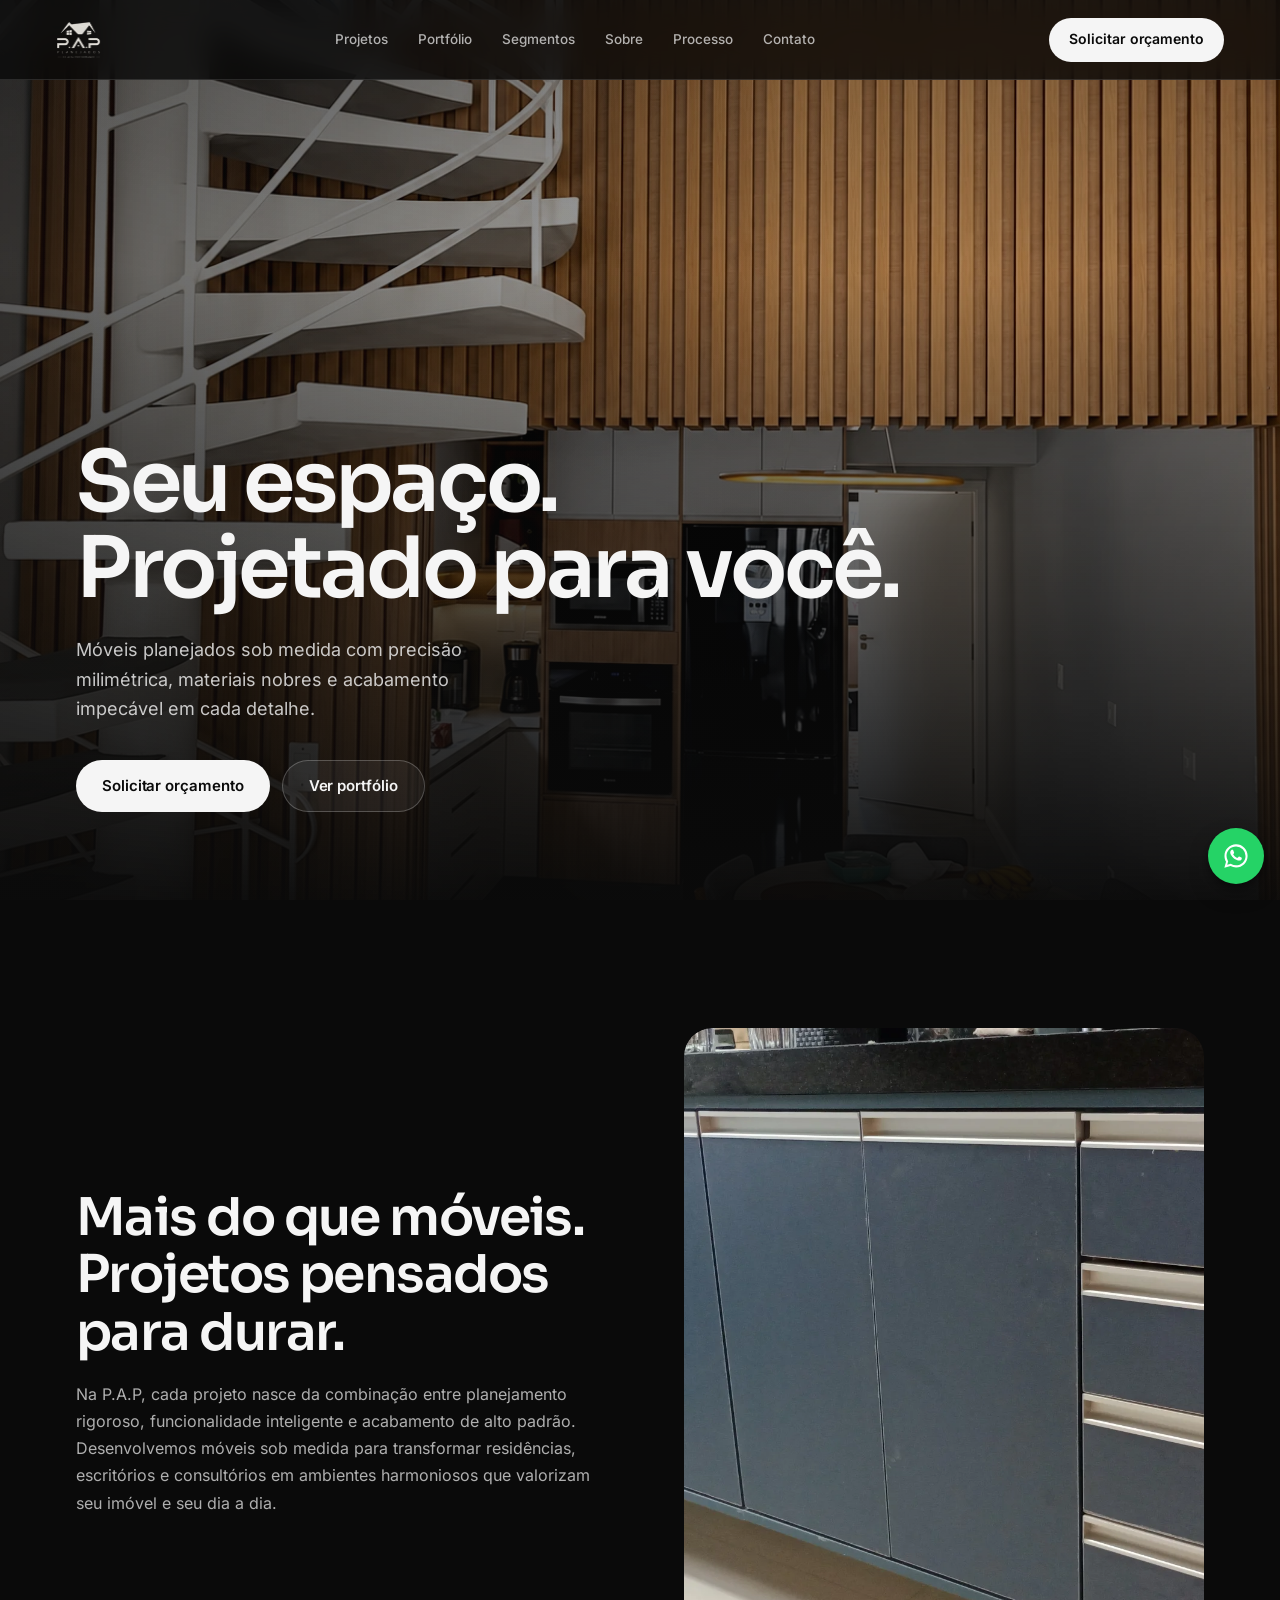
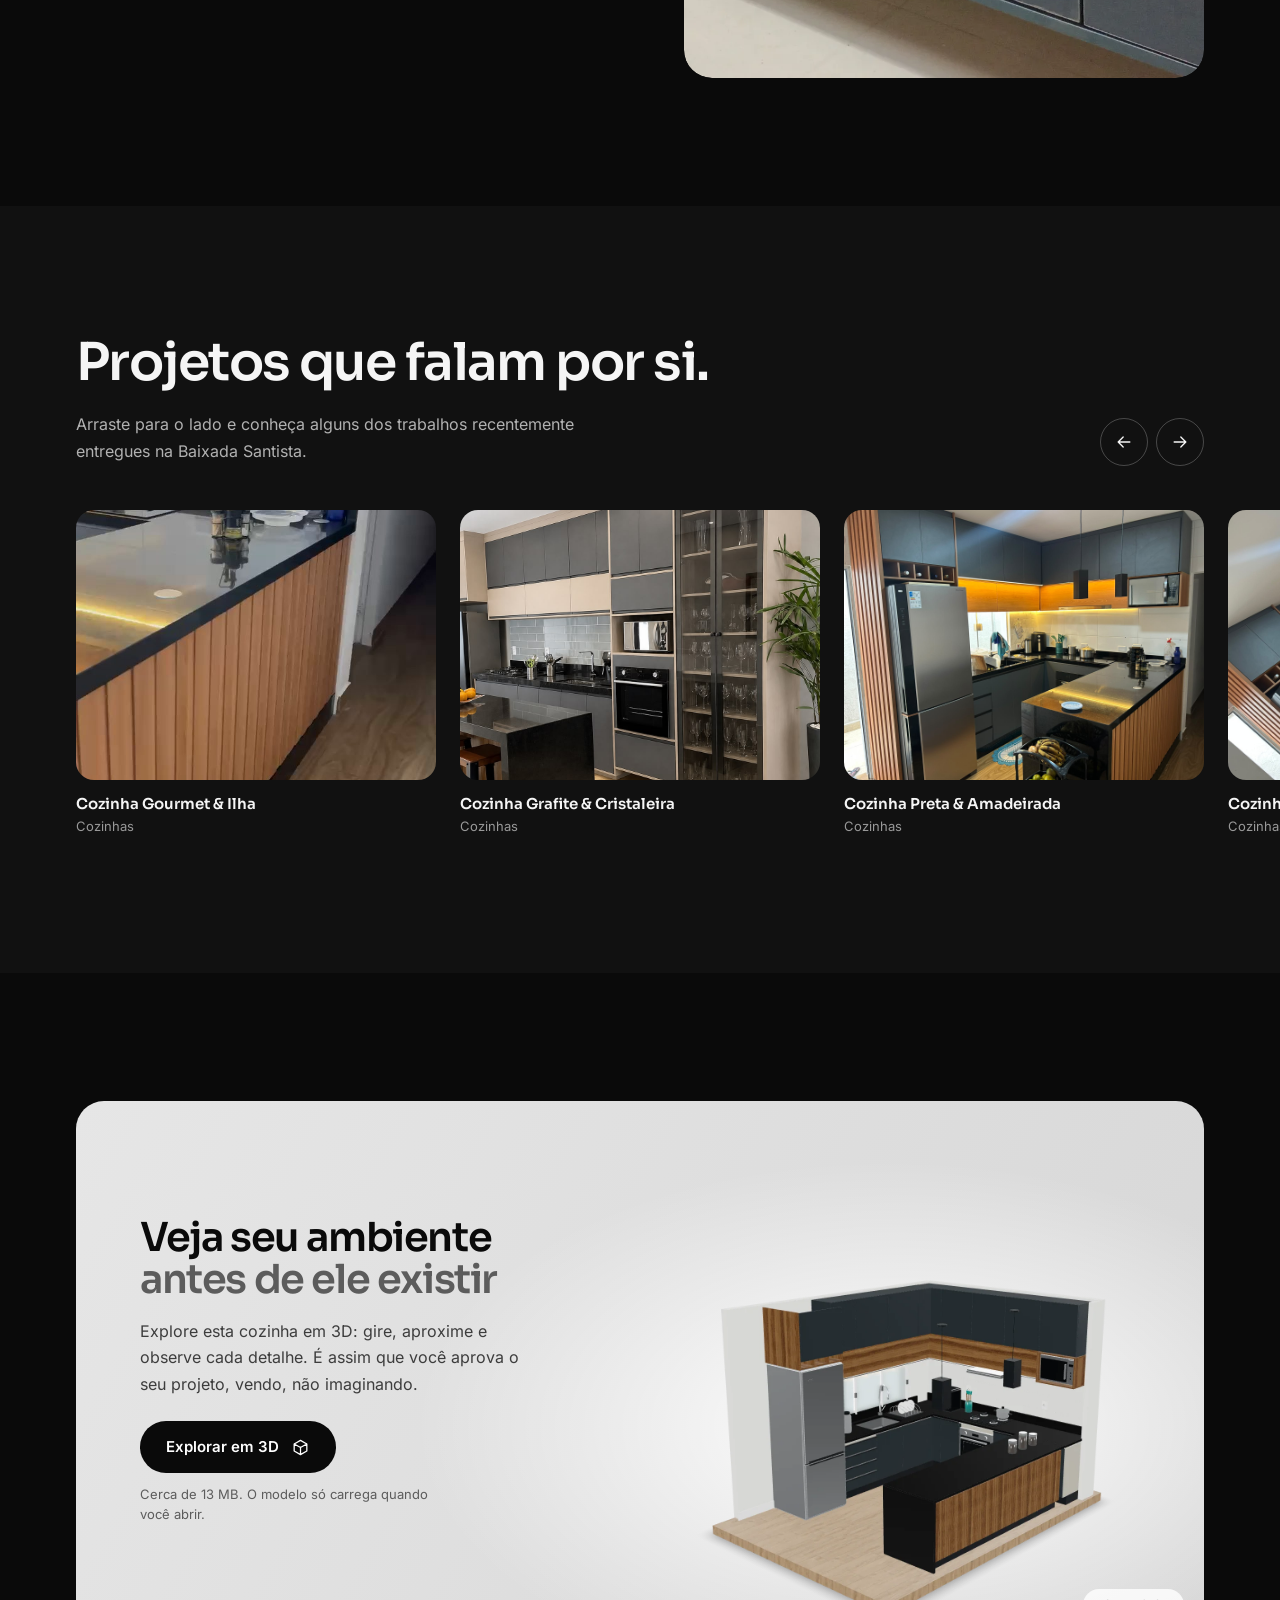
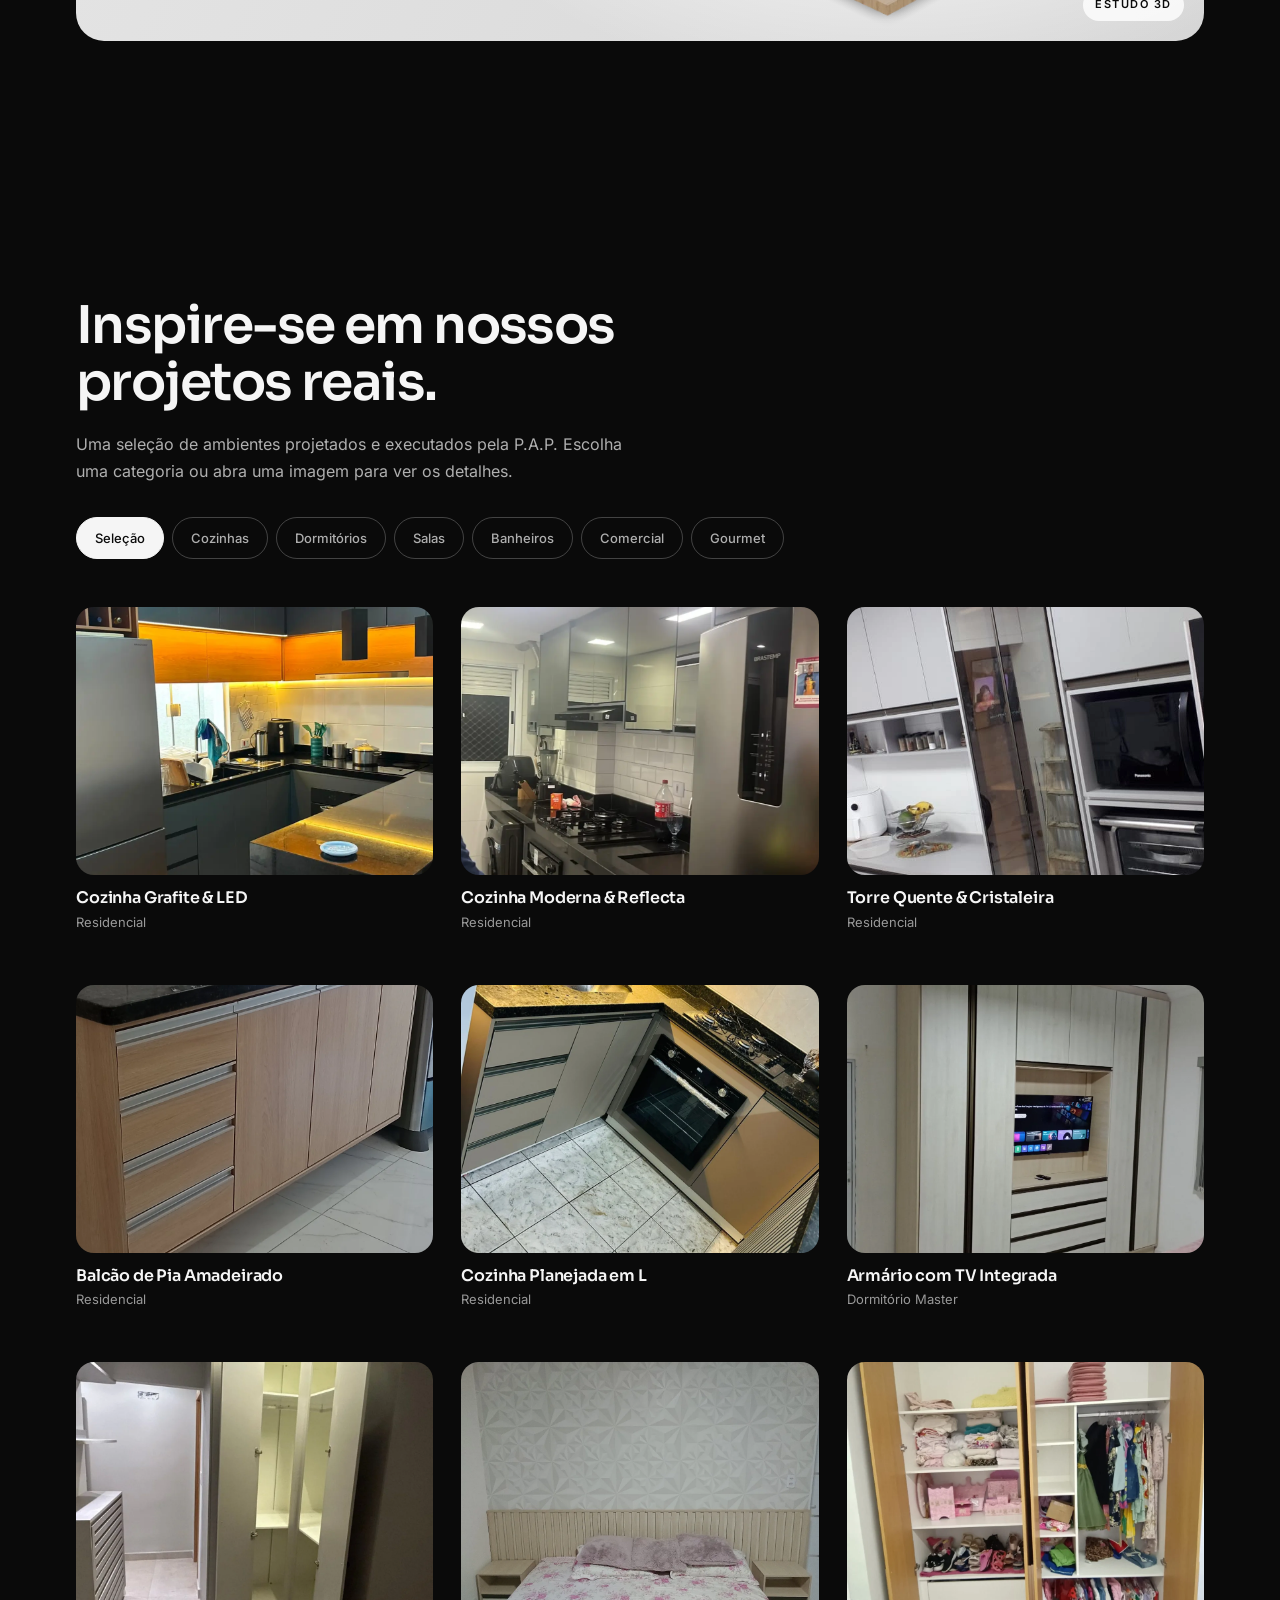
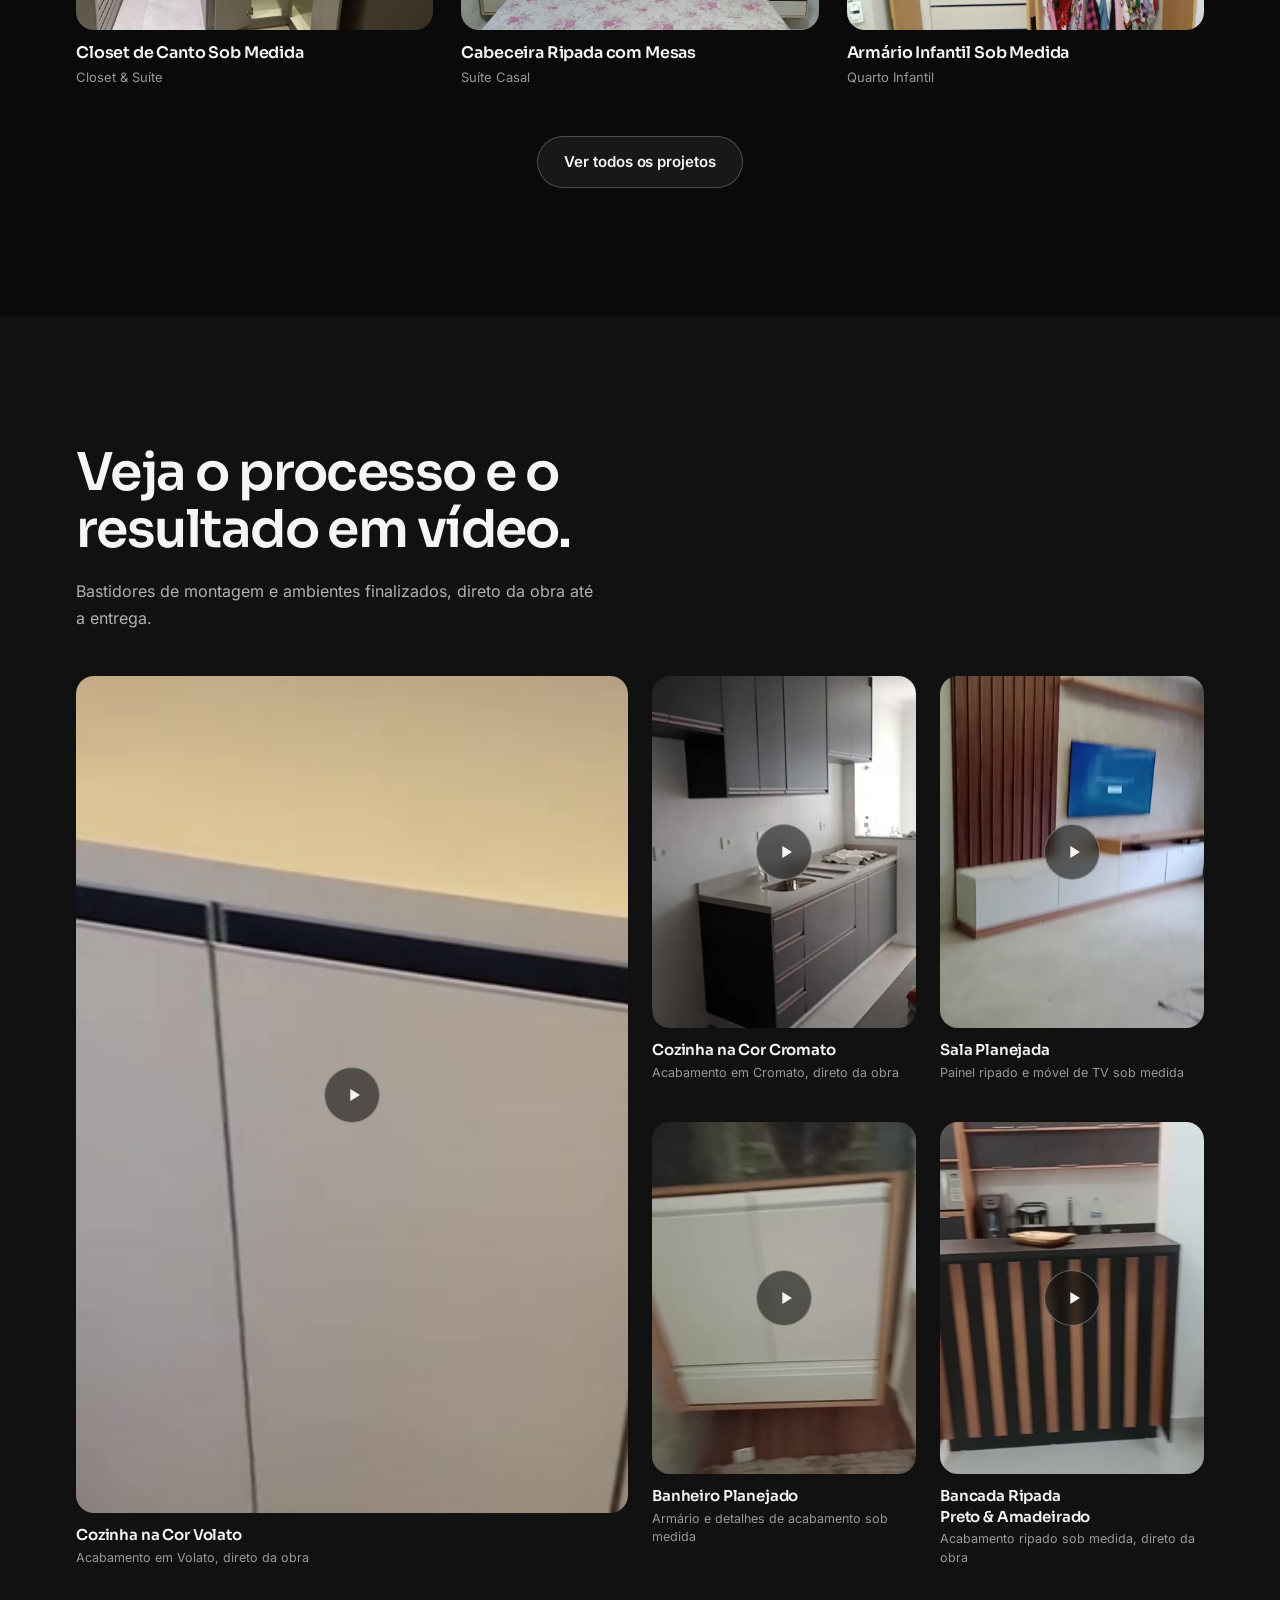
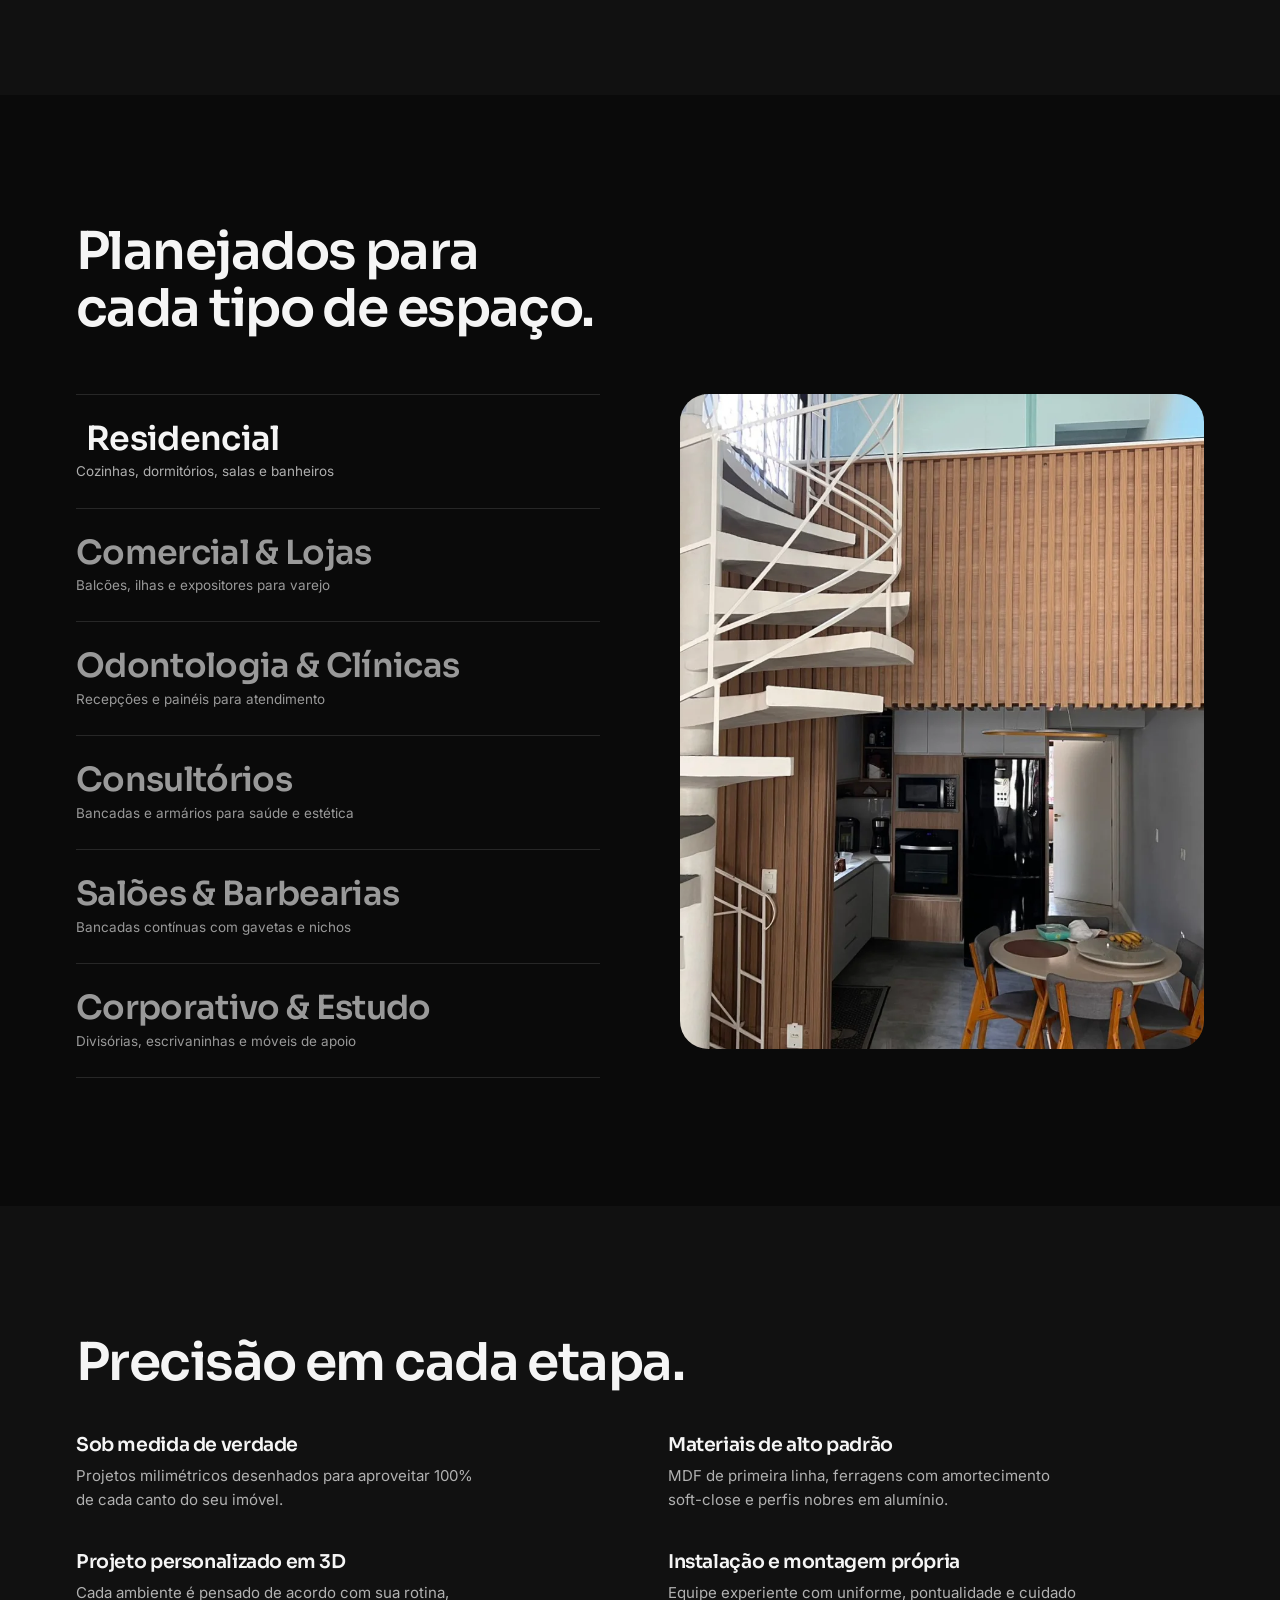
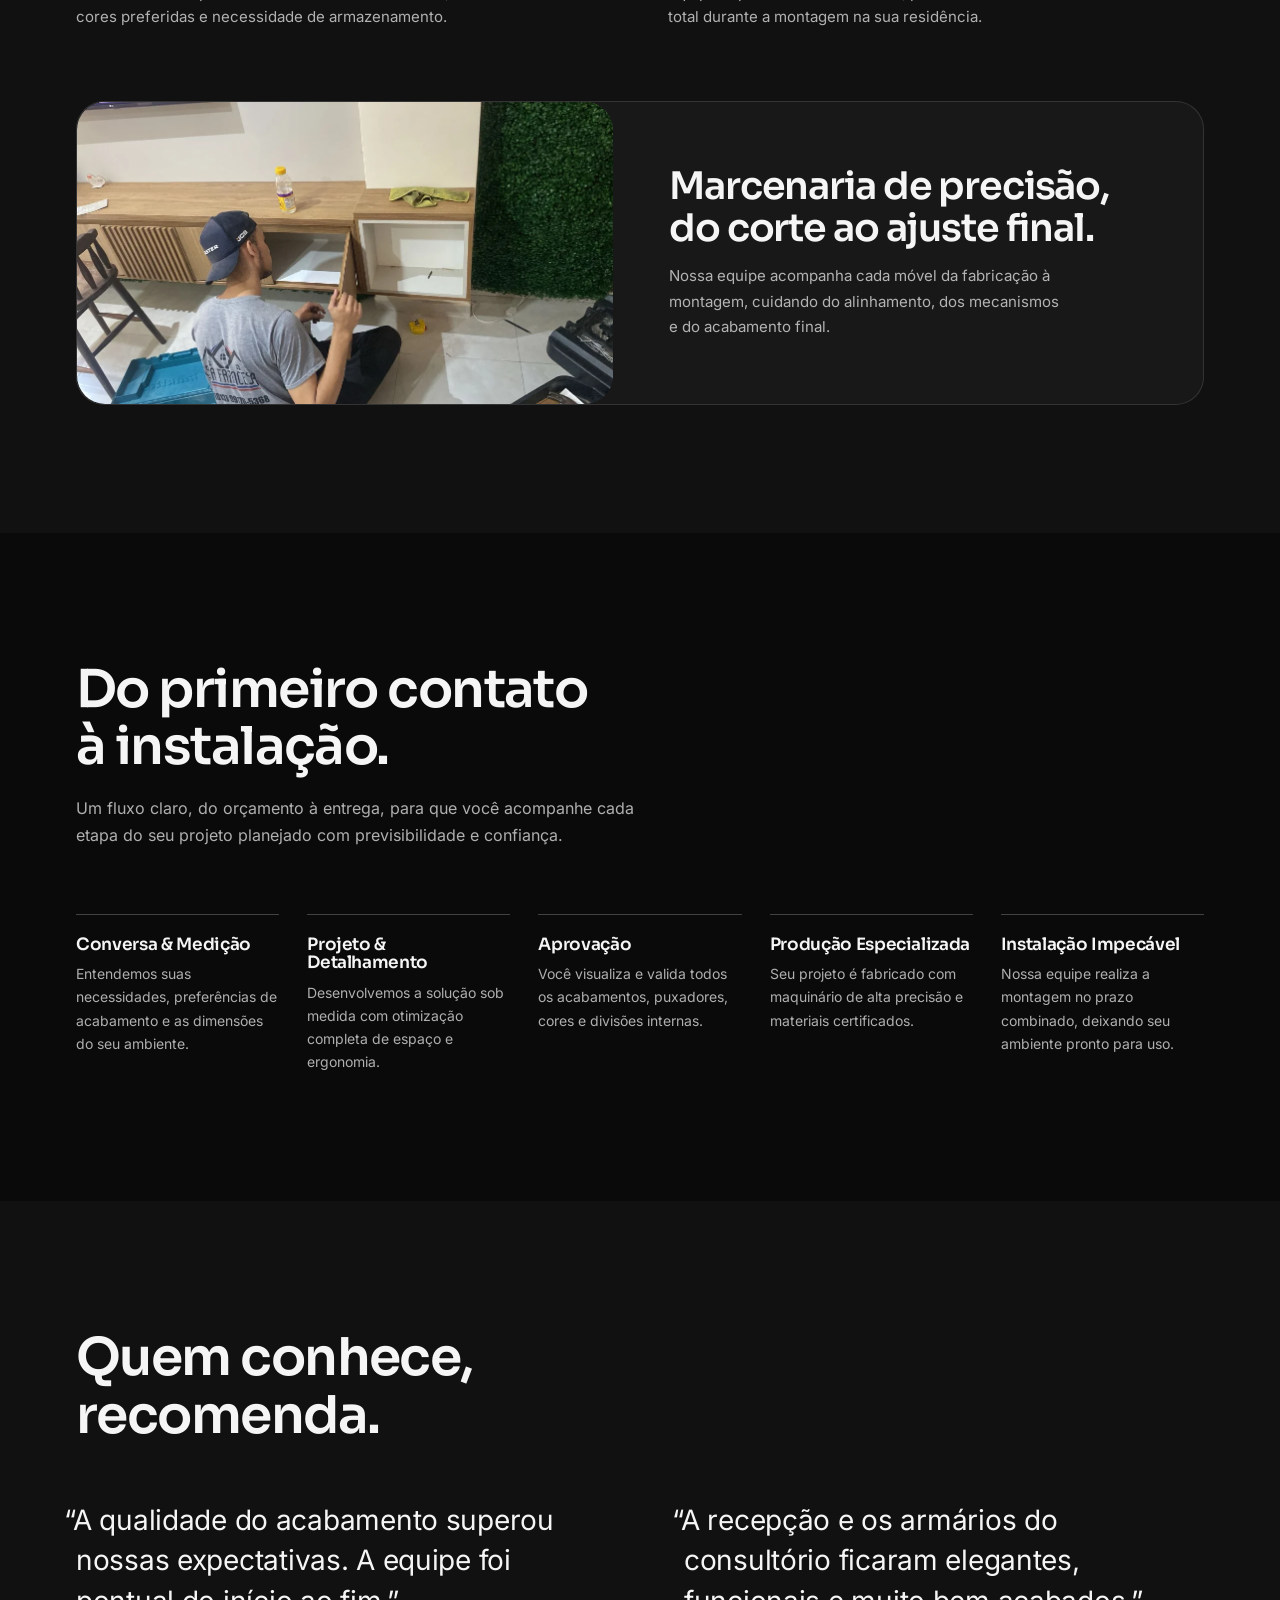
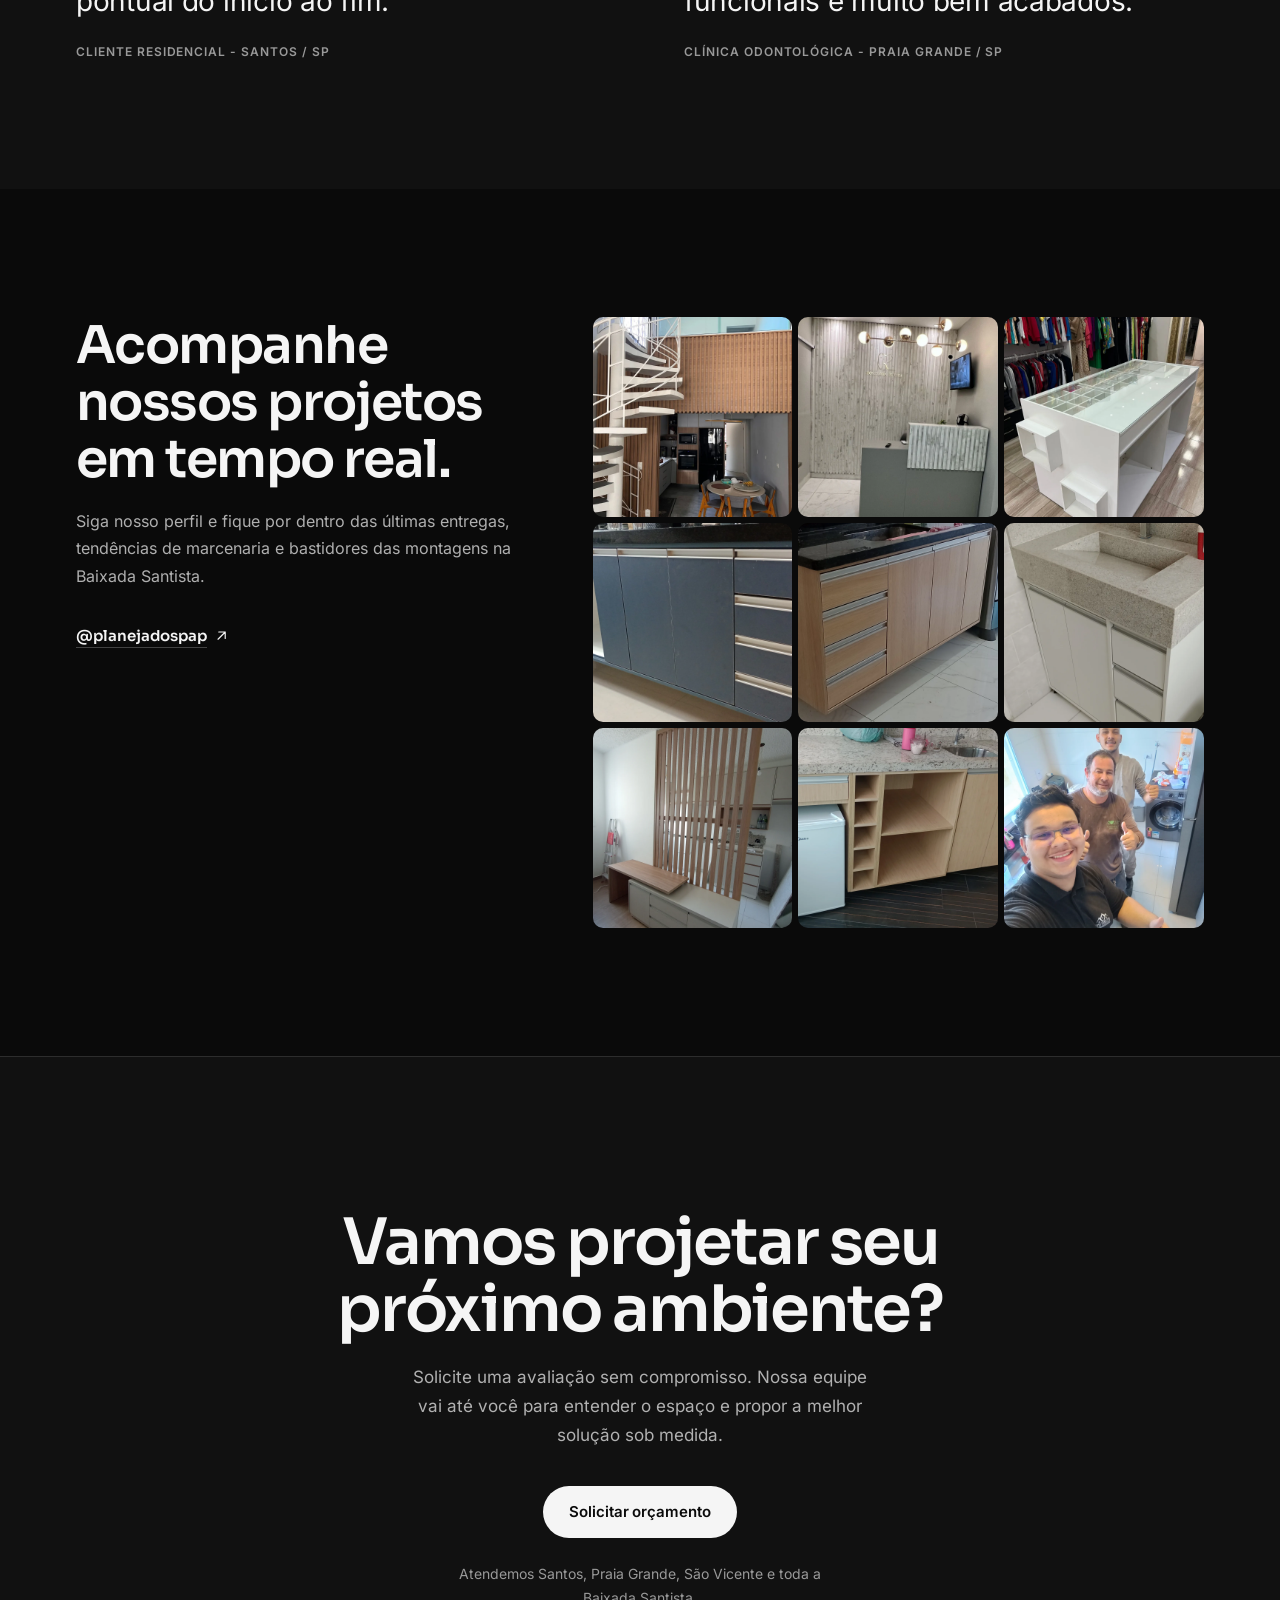
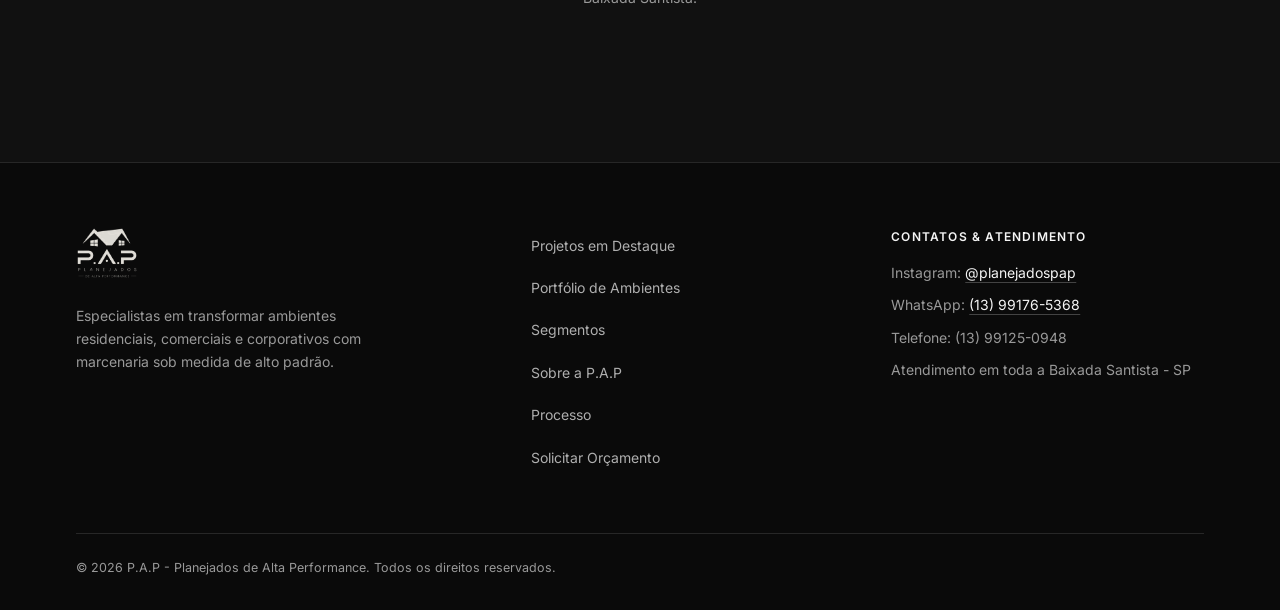
==== commit 179c8279: "3D section as a light card and a softer, consistent UI Rebuild the 3D kitchen section as a light rou" ====
--- a/index.html
+++ b/index.html
@@ -46,7 +46,7 @@
 </script>
 <link rel="preload" href="/assets/fonts/inter-latin-variable.woff2" as="font" type="font/woff2" crossorigin>
 <link rel="preload" href="/assets/fonts/sora-latin-variable.woff2" as="font" type="font/woff2" crossorigin>
-<link rel="stylesheet" href="/assets/css/styles.css?v=20261010-pb-3d">
+<link rel="stylesheet" href="/assets/css/styles.css?v=20261010-pb-3d-card">
 <script>document.documentElement.classList.add('js')</script>
 </head>
 <body>
@@ -62,7 +62,6 @@
   <symbol id="icon-play" viewBox="0 0 24 24"><path d="M8 5.5v13l10.5-6.5z" fill="currentColor" stroke="none"/></symbol>
   <symbol id="icon-cube" viewBox="0 0 24 24"><path d="m12 3 8 4.5v9L12 21l-8-4.5v-9L12 3Zm0 9 8-4.5M12 12 4 7.5M12 12v9"/></symbol>
   <symbol id="icon-orbit" viewBox="0 0 24 24"><ellipse cx="12" cy="12" rx="9" ry="3.6"/><path d="M12 3v18"/><path d="m18.6 6.4 1.2 3-3.2.4"/></symbol>
-  <symbol id="icon-zoom" viewBox="0 0 24 24"><circle cx="10.5" cy="10.5" r="6.5"/><path d="m20 20-4.9-4.9M10.5 7.5v6M7.5 10.5h6"/></symbol>
   <symbol id="icon-reset" viewBox="0 0 24 24"><path d="M4 12a8 8 0 1 0 2.4-5.7"/><path d="M4 4v4.5h4.5"/></symbol>
 </svg>
 <!-- ================= HEADER ================= -->
@@ -229,28 +228,16 @@
 <!-- ================= PROJETO INTERATIVO 3D ================= -->
 <section class="projeto-3d sec-pad" id="projeto-3d">
   <div class="wrap">
-    <div class="p3d">
-      <div class="p3d-copy reveal">
-        <h2 class="sec-title">Veja seu ambiente antes de ele existir.</h2>
-        <p class="sec-body">Explore esta cozinha em 3D: gire, aproxime e observe cada detalhe. É assim que você aprova o seu projeto, vendo, não imaginando.</p>
-
-        <ul class="p3d-gestos">
-          <li>
-            <svg class="icon" aria-hidden="true"><use href="#icon-orbit"/></svg>
-            <span><strong>Gire</strong> Arraste para ver a cozinha de todos os lados.</span>
-          </li>
-          <li>
-            <svg class="icon" aria-hidden="true"><use href="#icon-zoom"/></svg>
-            <span><strong>Aproxime</strong> Role ou use dois dedos para chegar nos acabamentos.</span>
-          </li>
-        </ul>
-
+    <div class="p3d reveal">
+      <div class="p3d-copy">
+        <h2 class="p3d-title">Veja seu ambiente <em>antes de ele existir</em></h2>
+        <p class="p3d-lead">Explore esta cozinha em 3D: gire, aproxime e observe cada detalhe. É assim que você aprova o seu projeto, vendo, não imaginando.</p>
         <div class="p3d-acao">
-          <button class="btn-primary p3d-abrir" id="abrirCozinha3d" type="button" aria-controls="cozinha3d">
+          <button class="p3d-btn" id="abrirCozinha3d" type="button" aria-controls="cozinha3d">
+            <span id="abrirCozinha3dTexto">Explorar em 3D</span>
             <svg class="icon" aria-hidden="true"><use href="#icon-cube"/></svg>
-            <span id="abrirCozinha3dTexto">Explorar em 3D</span>
           </button>
-          <a class="btn-primary p3d-pedir" id="pedirCozinha3d" hidden href="https://wa.me/5513991765368?text=Ol%C3%A1!%20Vi%20a%20cozinha%20em%203D%20no%20site%20da%20P.A.P%20e%20quero%20um%20projeto%20como%20este%20para%20o%20meu%20espa%C3%A7o." target="_blank" rel="noopener">
+          <a class="p3d-btn" id="pedirCozinha3d" hidden href="https://wa.me/5513991765368?text=Ol%C3%A1!%20Vi%20a%20cozinha%20em%203D%20no%20site%20da%20P.A.P%20e%20quero%20um%20projeto%20como%20este%20para%20o%20meu%20espa%C3%A7o." target="_blank" rel="noopener">
             Quero um projeto como este
             <svg class="icon" aria-hidden="true"><use href="#icon-arrow-right"/></svg>
           </a>
@@ -258,8 +245,7 @@
         </div>
       </div>
 
-      <div class="p3d-stage reveal" id="p3dStage" data-state="idle">
-        <div class="p3d-floor" aria-hidden="true"></div>
+      <div class="p3d-stage" id="p3dStage" data-state="idle">
         <model-viewer
           id="cozinha3d"
           src="/assets/3d/cozinha-planejada.glb"
@@ -271,21 +257,21 @@
           interaction-prompt="none"
           environment-image="neutral"
           tone-mapping="aces"
-          camera-orbit="42deg 74deg 112%"
+          camera-orbit="42deg 74deg 94%"
           field-of-view="30deg"
           min-camera-orbit="auto 45deg 78%"
           max-camera-orbit="auto 88deg 165%"
+          rotation-per-second="14deg"
           auto-rotate-delay="0"
-          rotation-per-second="14deg"
-          shadow-intensity="1.4"
+          shadow-intensity="1.2"
           shadow-softness="0.8"
           exposure="1.05"
         >
-          <div class="p3d-poster" slot="poster"></div>
+          <img class="p3d-poster" slot="poster" src="/assets/3d/cozinha-planejada-vista-3d.webp" width="1400" height="1100" alt="" loading="lazy" decoding="async">
           <div slot="progress-bar"></div>
         </model-viewer>
 
-        <span class="p3d-tag" aria-hidden="true">Estudo 3D · Cozinha em U</span>
+        <span class="p3d-selo" aria-hidden="true">Estudo 3D</span>
         <span class="p3d-hint" aria-hidden="true">Arraste para girar</span>
         <div class="p3d-progress" aria-hidden="true"><span id="p3dProgress"></span></div>
 
@@ -884,7 +870,7 @@
 </a>
 
 <!-- ================= SCRIPTS ================= -->
-<script src="/assets/js/main.js?v=20261010-pb-3d" defer></script>
+<script src="/assets/js/main.js?v=20261010-pb-3d-card" defer></script>
 
 </body>
 </html>
--- a/assets/css/styles.css
+++ b/assets/css/styles.css
@@ -33,6 +33,11 @@
   --header-h:72px;
   --wrap:1240px;
 
+  /* Raios: fotos e vídeos, cartões grandes, miniaturas. Botões são pílulas. */
+  --r-media:18px;
+  --r-card:28px;
+  --r-sm:10px;
+
   /* Camadas: header 100 · whatsapp 150 · menu 200 · lightbox 300 · skip-link 1000 */
 }
 
@@ -140,11 +145,11 @@
   justify-content:center;
   gap:10px;
   min-height:52px;
-  padding:0 28px;
-  font-size:12.5px;
+  padding:0 26px;
+  border-radius:999px;
+  font-size:15px;
   font-weight:600;
-  letter-spacing:.1em;
-  text-transform:uppercase;
+  letter-spacing:-0.005em;
   white-space:nowrap;
   transition:
     background-color .2s ease,
@@ -163,7 +168,7 @@
 .btn-primary .icon,.modal-cta .icon{transition:transform .25s var(--ease-out);}
 
 @media (hover:hover) and (pointer:fine){
-  .btn-primary:hover,.header-cta:hover,.modal-cta:hover{background:#fff;}
+  .btn-primary:hover,.header-cta:hover,.modal-cta:hover{background:#d9d9d9;}
   .btn-secondary:hover{background:rgba(245,245,245,.14);border-color:rgba(245,245,245,.4);}
   .modal-cta:hover .icon{transform:translateX(3px);}
 }
@@ -231,7 +236,7 @@
   .header-nav a:hover::after{transform:scaleX(1);transform-origin:left;}
 }
 
-.header-cta{display:none;min-height:42px;padding:0 18px;font-size:11.5px;}
+.header-cta{display:none;min-height:44px;padding:0 20px;font-size:14px;}
 
 .menu-btn{
   display:inline-flex;
@@ -396,13 +401,13 @@
   .js .craft-card.reveal{transform:none;opacity:1;transition:none;}
   .js .marca-photo.reveal,
   .js .craft-card-img{
-    clip-path:inset(0 0 0 0);
+    clip-path:inset(0 0 0 0 round var(--r-card));
     transition:clip-path 1.1s var(--ease-in-out);
   }
   .js .marca-photo.reveal img,
   .js .craft-card-img img{transition:transform 1.4s var(--ease-out);}
   .js .marca-photo.reveal:not(.is-visible),
-  .js .craft-card:not(.is-visible) .craft-card-img{clip-path:inset(14% 0 0 0);}
+  .js .craft-card:not(.is-visible) .craft-card-img{clip-path:inset(14% 0 0 0 round var(--r-card));}
   .js .marca-photo.reveal:not(.is-visible) img,
   .js .craft-card:not(.is-visible) .craft-card-img img{transform:scale(1.08);}
 }
@@ -413,6 +418,7 @@
   margin-top:44px;
   aspect-ratio:4/5;
   overflow:hidden;
+  border-radius:var(--r-card);
   background:var(--surface-2);
 }
 .marca-photo img{width:100%;height:100%;object-fit:cover;}
@@ -429,6 +435,7 @@
   display:grid;
   place-items:center;
   border:1px solid var(--line-strong);
+  border-radius:50%;
   transition:background-color .18s ease,color .18s ease,border-color .18s ease,opacity .2s ease,transform .16s var(--ease-out);
 }
 .ctrl-btn .icon{width:20px;height:20px;}
@@ -454,7 +461,7 @@
 .gallery::after{content:"";flex:0 0 1px;}
 
 .gcard{flex:0 0 82%;scroll-snap-align:start;cursor:pointer;}
-.gcard .frame{aspect-ratio:4/5;overflow:hidden;background:var(--surface-2);}
+.gcard .frame{aspect-ratio:4/5;overflow:hidden;border-radius:var(--r-media);background:var(--surface-2);}
 .gcard .frame img{width:100%;height:100%;object-fit:cover;transition:transform .7s var(--ease-out);}
 .gcard .meta{margin-top:14px;display:flex;flex-direction:column;gap:2px;}
 .gcard .meta .title{font-family:'Sora',sans-serif;font-size:15px;font-weight:600;line-height:1.35;}
@@ -462,82 +469,69 @@
 .gcard:focus-visible{outline-offset:4px;}
 
 /* ================= PROJETO INTERATIVO 3D ================= */
-/* Um palco de estúdio: luz de cima, piso de prancheta e o modelo no centro. */
+/* Um cartão claro no meio do site escuro: o texto à esquerda, a cozinha
+   sangrando para a direita. O 3D abre dentro do próprio cartão. */
 .projeto-3d{background:var(--bg);overflow:clip;}
-.p3d{display:grid;gap:40px;}
-
-.p3d-copy .sec-title{max-width:12ch;}
-.p3d-gestos{
-  list-style:none;
-  margin-top:32px;
-  border-top:1px solid var(--line);
-}
-.p3d-gestos li{
+.p3d{
+  --ink:#0a0a0a;
+  --ink-soft:#3d3d3d;
+  --ink-mute:#5c5c5c;
   display:grid;
-  grid-template-columns:24px minmax(0,1fr);
-  gap:16px;
-  align-items:start;
-  padding-block:18px;
-  border-bottom:1px solid var(--line);
-  color:var(--text-soft);
+  overflow:hidden;
+  border-radius:var(--r-card);
+  background:
+    radial-gradient(ellipse 60% 70% at 72% 60%,#ffffff 0%,rgba(255,255,255,0) 70%),
+    linear-gradient(120deg,#e6e6e6 0%,#d6d6d6 100%);
+  color:var(--ink);
+}
+.p3d ::selection{background:var(--ink);color:#fff;}
+.p3d :focus-visible{outline-color:var(--ink);}
+
+.p3d-copy{
+  display:flex;
+  flex-direction:column;
+  align-items:flex-start;
+  gap:18px;
+  padding:36px 24px 0;
+}
+.p3d-title{
+  font-size:clamp(30px,2.6vw + 14px,54px);
+  line-height:1.04;
+  letter-spacing:-0.035em;
+  max-width:13ch;
+}
+.p3d-title em{display:block;font-style:normal;color:var(--ink-mute);}
+.p3d-lead{color:var(--ink-soft);font-size:16px;line-height:1.65;max-width:40ch;}
+
+.p3d-acao{margin-top:6px;display:flex;flex-direction:column;align-items:flex-start;gap:12px;}
+.p3d-btn{
+  display:inline-flex;
+  align-items:center;
+  gap:12px;
+  min-height:52px;
+  padding:0 26px;
+  border-radius:999px;
+  background:var(--ink);
+  color:#fff;
   font-size:15px;
-  line-height:1.55;
-}
-.p3d-gestos .icon{width:22px;height:22px;margin-top:1px;color:var(--text);}
-.p3d-gestos strong{
-  display:block;
-  margin-bottom:2px;
-  color:var(--text);
-  font-family:'Sora',sans-serif;
   font-weight:600;
-}
-
-.p3d-acao{margin-top:32px;}
-.p3d-abrir,.p3d-pedir{width:100%;}
-.p3d-abrir .icon{width:20px;height:20px;}
-.p3d-abrir:disabled{cursor:progress;opacity:.75;}
-.p3d-pedir .icon{transition:transform .25s var(--ease-out);}
-@media (hover:hover) and (pointer:fine){.p3d-pedir:hover .icon{transform:translateX(3px);}}
-.p3d-status{margin-top:14px;color:var(--text-mute);font-size:13px;line-height:1.5;}
+  white-space:nowrap;
+  transition:background-color .2s ease,transform .16s var(--ease-out),opacity .2s ease;
+}
+.p3d-btn .icon{width:19px;height:19px;transition:transform .3s var(--ease-out);}
+.p3d-btn:active{transform:scale(.97);}
+.p3d-btn:disabled{cursor:progress;opacity:.6;}
+.p3d-status{color:var(--ink-mute);font-size:13px;line-height:1.5;max-width:36ch;}
 
 .p3d-stage{
   position:relative;
-  isolation:isolate;
-  aspect-ratio:1/1;
-  max-height:560px;
-  width:100%;
-  overflow:hidden;
-  border:1px solid var(--line);
-  background:
-    radial-gradient(ellipse 55% 42% at 50% 58%,rgba(255,255,255,.11),rgba(255,255,255,0) 72%),
-    radial-gradient(ellipse 80% 60% at 50% 0%,rgba(255,255,255,.07),rgba(255,255,255,0) 70%),
-    linear-gradient(180deg,#161616 0%,#0c0c0c 100%);
+  aspect-ratio:14/11;
+  margin-top:8px;
   cursor:pointer;
 }
 .p3d-stage[data-state="ready"]{cursor:grab;}
 .p3d-stage[data-state="ready"]:active{cursor:grabbing;}
 .p3d-stage[data-state="loading"]{cursor:progress;}
-
-/* Piso quadriculado em perspectiva, sumindo nas bordas. */
-.p3d-floor{
-  position:absolute;
-  z-index:-1;
-  left:-30%;
-  right:-30%;
-  bottom:-6%;
-  height:70%;
-  background-image:
-    linear-gradient(rgba(255,255,255,.085) 1px,transparent 1px),
-    linear-gradient(90deg,rgba(255,255,255,.085) 1px,transparent 1px);
-  background-size:56px 56px;
-  background-position:center bottom;
-  transform:perspective(700px) rotateX(64deg);
-  transform-origin:50% 100%;
-  -webkit-mask-image:radial-gradient(ellipse 50% 70% at 50% 45%,#000 10%,transparent 72%);
-  mask-image:radial-gradient(ellipse 50% 70% at 50% 45%,#000 10%,transparent 72%);
-  pointer-events:none;
-}
-
 .p3d-stage model-viewer{
   position:absolute;
   inset:0;
@@ -549,29 +543,33 @@
 .p3d-poster{
   position:absolute;
   inset:0;
-  background:url('/assets/3d/cozinha-planejada-recorte-3d.webp') 50% 56% / 84% auto no-repeat;
-  filter:drop-shadow(0 34px 30px rgba(0,0,0,.65));
-  transition:transform .9s var(--ease-out),opacity .4s ease;
-}
-
-.p3d-tag{
-  position:absolute;
-  top:20px;
-  left:20px;
-  color:var(--text-soft);
+  width:100%;
+  height:100%;
+  object-fit:contain;
+  transition:transform 1.2s var(--ease-out),opacity .4s ease;
+}
+.p3d-stage[data-state="loading"] .p3d-poster{opacity:.5;}
+
+.p3d-selo{
+  position:absolute;
+  right:16px;
+  bottom:16px;
+  padding:7px 12px;
+  border-radius:999px;
+  background:rgba(255,255,255,.8);
   font-size:11px;
   font-weight:600;
-  letter-spacing:.16em;
+  letter-spacing:.14em;
   text-transform:uppercase;
   pointer-events:none;
-}
-
-/* Carregamento: barra fina na base do palco, com o progresso real do modelo. */
+  transition:opacity .3s ease;
+}
+
 .p3d-progress{
   position:absolute;
-  left:0;right:0;bottom:0;
+  left:24px;right:24px;bottom:0;
   height:2px;
-  background:rgba(255,255,255,.1);
+  background:rgba(10,10,10,.12);
   opacity:0;
   transition:opacity .3s ease;
   pointer-events:none;
@@ -579,22 +577,22 @@
 .p3d-progress span{
   display:block;
   height:100%;
-  background:var(--text);
+  background:var(--ink);
   transform:scaleX(var(--p,0));
   transform-origin:left;
   transition:transform .25s var(--ease-out);
 }
 .p3d-stage[data-state="loading"] .p3d-progress{opacity:1;}
-.p3d-stage[data-state="loading"] .p3d-poster{opacity:.55;}
 
 .p3d-hint{
   position:absolute;
   left:50%;
-  bottom:84px;
+  top:12px;
   padding:8px 14px;
-  border:1px solid var(--line-strong);
-  background:rgba(10,10,10,.7);
-  font-size:12px;
+  border-radius:999px;
+  background:var(--ink);
+  color:#fff;
+  font-size:12.5px;
   font-weight:500;
   white-space:nowrap;
   transform:translateX(-50%);
@@ -604,11 +602,10 @@
 
 .p3d-tools{
   position:absolute;
-  right:16px;
+  left:16px;
   bottom:16px;
-  left:16px;
   display:flex;
-  justify-content:flex-end;
+  flex-wrap:wrap;
   gap:8px;
   opacity:0;
   visibility:hidden;
@@ -627,10 +624,10 @@
   gap:8px;
   min-height:44px;
   padding:0 16px;
-  border:1px solid var(--line-strong);
-  background:rgba(10,10,10,.72);
-  -webkit-backdrop-filter:blur(10px);
-  backdrop-filter:blur(10px);
+  border-radius:999px;
+  border:1px solid rgba(10,10,10,.14);
+  background:rgba(255,255,255,.85);
+  color:var(--ink);
   font-size:13px;
   font-weight:500;
   white-space:nowrap;
@@ -638,19 +635,20 @@
 }
 .p3d-tool .icon{width:18px;height:18px;}
 .p3d-tool:active{transform:scale(.97);}
-.p3d-tool[aria-pressed="true"]{background:var(--text);color:var(--bg);border-color:var(--text);}
+.p3d-tool[aria-pressed="true"]{background:var(--ink);color:#fff;border-color:var(--ink);}
+
 @media (hover:hover) and (pointer:fine){
-  .p3d-stage[data-state="idle"]:hover .p3d-poster{transform:translateY(-6px) scale(1.015);}
-  .p3d-tool:not([aria-pressed="true"]):hover{background:rgba(245,245,245,.16);border-color:rgba(245,245,245,.45);}
+  .p3d-btn:hover{background:#2a2a2a;}
+  .p3d-btn:hover .icon{transform:rotate(-12deg);}
+  #pedirCozinha3d:hover .icon{transform:translateX(3px);}
+  .p3d-stage[data-state="idle"]:hover .p3d-poster{transform:scale(1.03) rotate(-.4deg);}
+  .p3d-tool:not([aria-pressed="true"]):hover{background:#fff;border-color:rgba(10,10,10,.3);}
 }
 
 @media (prefers-reduced-motion:no-preference){
-  /* O momento da seção: o piso se desenha e a cozinha assenta sobre ele. */
-  .js .p3d-stage.reveal{transform:none;}
-  .js .p3d-stage .p3d-floor{transition:opacity 1.2s ease .15s,transform 1.4s var(--ease-out) .15s;}
-  .js .p3d-stage .p3d-poster{transition:transform 1.2s var(--ease-out) .3s,opacity .8s ease .3s;}
-  .js .p3d-stage:not(.is-visible) .p3d-floor{opacity:0;transform:perspective(700px) rotateX(78deg);}
-  .js .p3d-stage:not(.is-visible) .p3d-poster{opacity:0;transform:translateY(28px);}
+  /* O momento da seção: o cartão sobe e a cozinha assenta logo depois. */
+  .js .p3d.reveal .p3d-poster{transition:transform 1.3s var(--ease-out) .25s,opacity .9s ease .25s;}
+  .js .p3d.reveal:not(.is-visible) .p3d-poster{opacity:0;transform:translateY(24px) scale(.98);}
   .p3d-stage[data-state="ready"] .p3d-hint{animation:p3d-hint 3.6s var(--ease-out) .4s both;}
 }
 @keyframes p3d-hint{
@@ -659,9 +657,9 @@
   100%{opacity:0;transform:translate(-50%,0);}
 }
 
-@media (max-width:420px){
-  .p3d-tool{padding:0 12px;font-size:12.5px;}
-  .p3d-tag{top:16px;left:16px;}
+/* No celular as ferramentas ocupam a base; o selo sai quando o 3D abre. */
+@media (max-width:599px){
+  .p3d-stage[data-state="ready"] .p3d-selo{opacity:0;}
 }
 
 /* ================= PORTFÓLIO ================= */
@@ -679,9 +677,10 @@
 .filter-tabs::-webkit-scrollbar{display:none;}
 .tab-btn{
   flex-shrink:0;
-  min-height:40px;
-  padding:0 16px;
+  min-height:42px;
+  padding:0 18px;
   border:1px solid var(--line-strong);
+  border-radius:999px;
   color:var(--text-soft);
   font-size:13px;
   font-weight:500;
@@ -700,7 +699,7 @@
   gap:28px 12px;
 }
 .pitem{cursor:pointer;}
-.pitem .pframe{aspect-ratio:4/3;overflow:hidden;background:var(--surface-2);}
+.pitem .pframe{aspect-ratio:4/3;overflow:hidden;border-radius:var(--r-media);background:var(--surface-2);}
 .pitem .pframe img{width:100%;height:100%;object-fit:cover;transition:transform .7s var(--ease-out);}
 .pitem .pinfo{padding-top:12px;}
 .pitem h3{font-size:14px;line-height:1.35;letter-spacing:-0.01em;}
@@ -737,6 +736,7 @@
   overflow-y:auto;
   display:flex;
   flex-direction:column;
+  border-radius:var(--r-card);
   background:var(--surface-2);
   border:1px solid var(--line);
   box-shadow:0 30px 80px -20px rgba(0,0,0,.7);
@@ -752,6 +752,7 @@
   height:44px;
   display:grid;
   place-items:center;
+  border-radius:50%;
   background:rgba(10,10,10,.72);
   border:1px solid var(--line);
   transition:background-color .18s ease,transform .16s var(--ease-out);
@@ -773,7 +774,7 @@
 }
 .modal-img-wrap.is-loading img{opacity:0;}
 .modal-body{padding:24px 24px 28px;display:flex;flex-direction:column;gap:14px;}
-.modal-tag{color:var(--accent);font-size:12px;font-weight:600;letter-spacing:.1em;text-transform:uppercase;}
+.modal-tag{color:var(--text-mute);font-size:12px;font-weight:600;letter-spacing:.1em;text-transform:uppercase;}
 .modal-title{font-size:24px;line-height:1.2;margin-top:6px;}
 .modal-desc{color:var(--text-soft);font-size:15px;line-height:1.65;}
 .modal-foot{margin-top:8px;padding-top:20px;border-top:1px solid var(--line);}
@@ -789,7 +790,7 @@
 }
 .vcard{display:flex;flex-direction:column;}
 .vcard:first-child{grid-column:1 / -1;}
-.vcard .vframe{position:relative;aspect-ratio:3/4;overflow:hidden;background:var(--surface-2);cursor:pointer;}
+.vcard .vframe{position:relative;aspect-ratio:3/4;overflow:hidden;border-radius:var(--r-media);background:var(--surface-2);cursor:pointer;}
 .vcard:first-child .vframe{aspect-ratio:1/1;}
 .vcard video{width:100%;height:100%;object-fit:cover;}
 .vcard .play-hint{
@@ -829,7 +830,7 @@
   padding-block:16px;
   border-top:1px solid var(--line);
 }
-.seg-thumb{width:84px;aspect-ratio:1;object-fit:cover;background:var(--surface-2);}
+.seg-thumb{width:84px;aspect-ratio:1;object-fit:cover;border-radius:var(--r-sm);background:var(--surface-2);}
 .seg-row h3{font-size:20px;letter-spacing:-0.02em;}
 .seg-row p{margin-top:4px;color:var(--text-mute);font-size:13.5px;line-height:1.5;}
 .seg-preview{display:none;}
@@ -843,6 +844,8 @@
 .craft-card{
   margin-top:72px;
   display:grid;
+  overflow:hidden;
+  border-radius:var(--r-card);
   background:var(--surface-2);
   border:1px solid var(--line);
 }
@@ -915,7 +918,7 @@
   .insta .handle:hover .icon{transform:translate(2px,-2px);}
 }
 .insta-grid{margin-top:36px;display:grid;grid-template-columns:repeat(3,minmax(0,1fr));gap:4px;}
-.insta-grid .cell{position:relative;aspect-ratio:1;overflow:hidden;background:var(--surface-2);}
+.insta-grid .cell{position:relative;aspect-ratio:1;overflow:hidden;border-radius:var(--r-sm);background:var(--surface-2);}
 .insta-grid .cell img{width:100%;height:100%;object-fit:cover;transition:transform .7s var(--ease-out);}
 .insta-grid .cell a{
   position:absolute;
@@ -995,7 +998,7 @@
 @media (min-width:600px){
   :root{--gutter:48px;}
   .hero-actions{flex-direction:row;flex-wrap:wrap;}
-  .p3d-abrir,.p3d-pedir{width:auto;}
+  .p3d-copy{padding:52px 44px 0;}
   .gcard{flex-basis:46%;}
   .portfolio-grid{gap:40px 20px;}
   .video-grid{gap:36px 20px;}
@@ -1014,10 +1017,12 @@
   .hero-content{padding-bottom:88px;}
   .hero .sub{font-size:18px;}
 
-  .p3d{grid-template-columns:minmax(0,5fr) minmax(0,7fr);gap:72px;align-items:center;}
-  .p3d-stage{aspect-ratio:5/4;max-height:none;}
-  .p3d-tag{top:24px;left:24px;}
-  .p3d-tools{right:20px;bottom:20px;}
+  .p3d{grid-template-columns:minmax(0,11fr) minmax(0,13fr);align-items:center;min-height:540px;padding-left:clamp(48px,5vw,80px);}
+  .p3d-title{font-size:clamp(36px,1.4vw + 22px,46px);max-width:none;}
+  .p3d-copy{padding:64px 0;}
+  .p3d-stage{margin:0;align-self:end;}
+  .p3d-selo,.p3d-tools{bottom:20px;}
+  .p3d-selo{right:20px;}
 
   .marca-grid{display:grid;grid-template-columns:1fr 1fr;gap:88px;align-items:center;}
   .marca-photo{margin-top:0;}
@@ -1067,6 +1072,7 @@
     top:calc(var(--header-h) + 32px);
     aspect-ratio:4/5;
     overflow:hidden;
+    border-radius:var(--r-card);
     background:var(--surface-2);
   }
   .seg-preview img{
